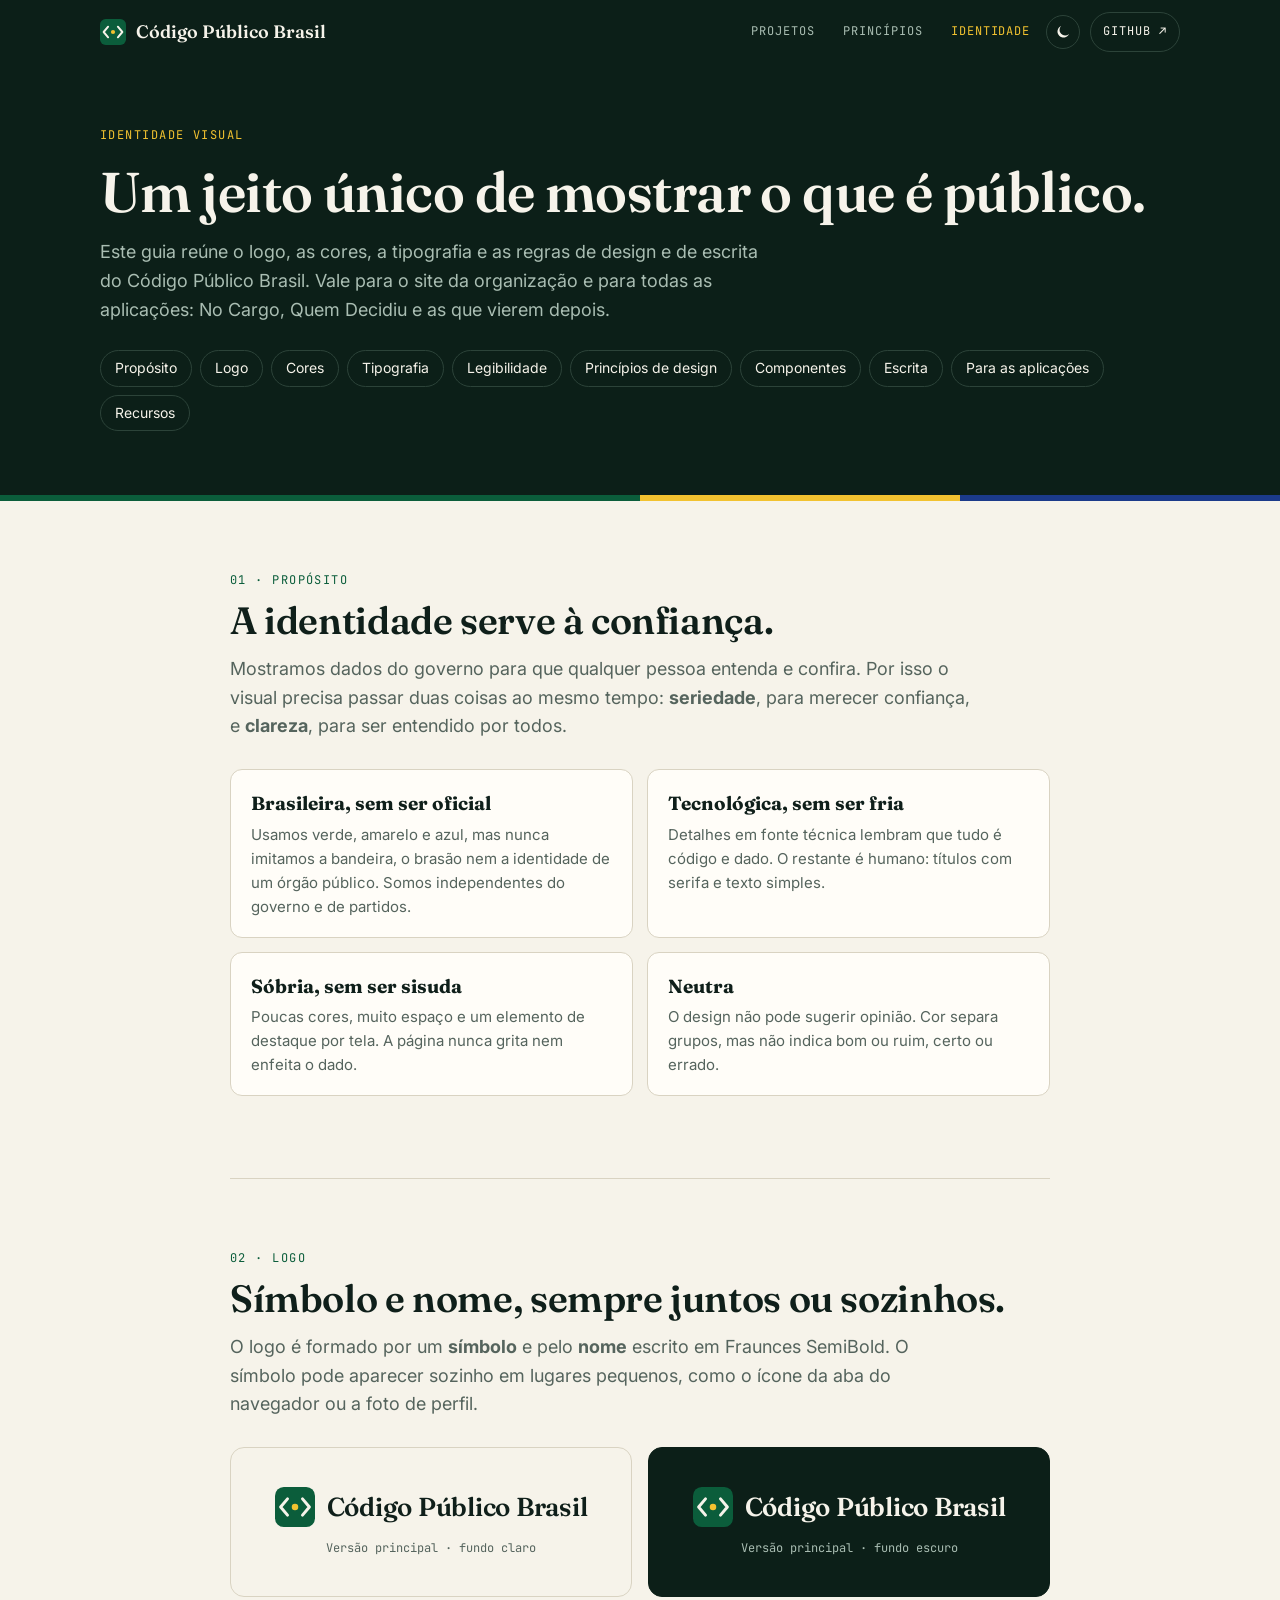
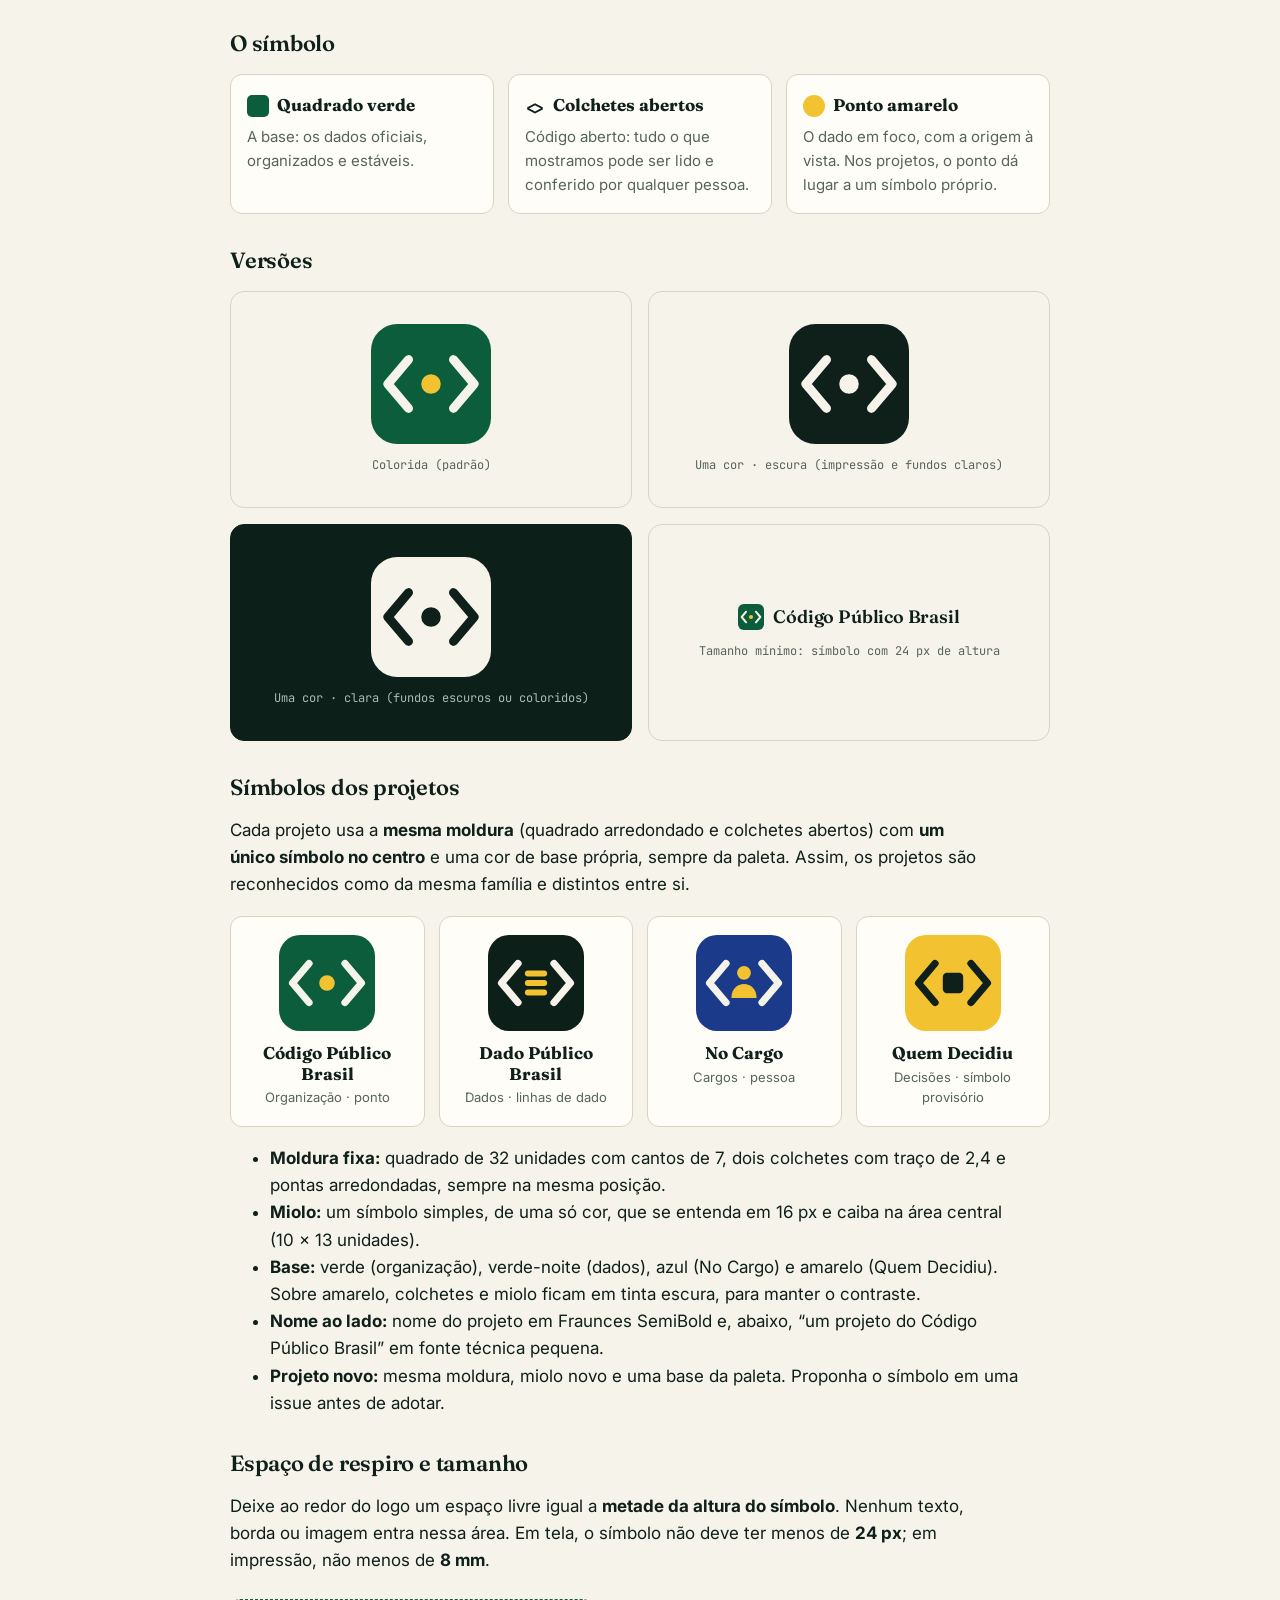
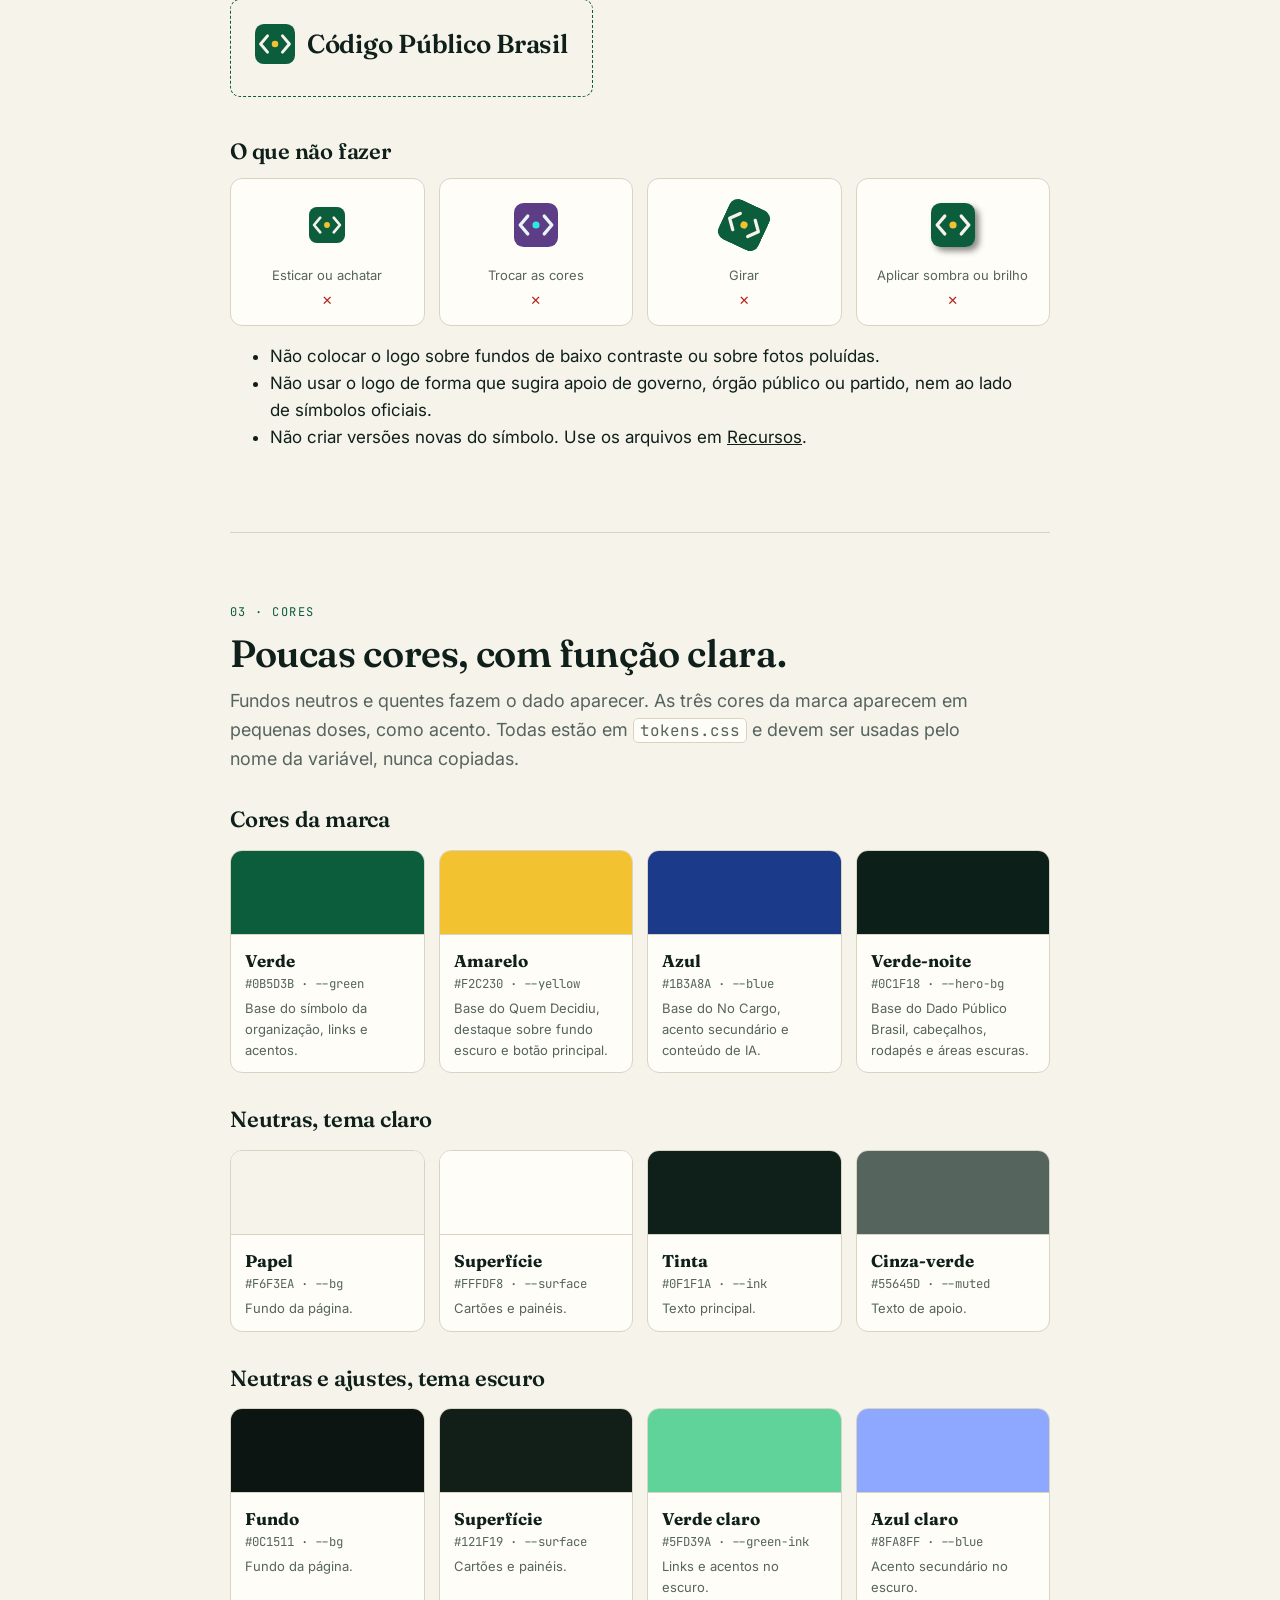
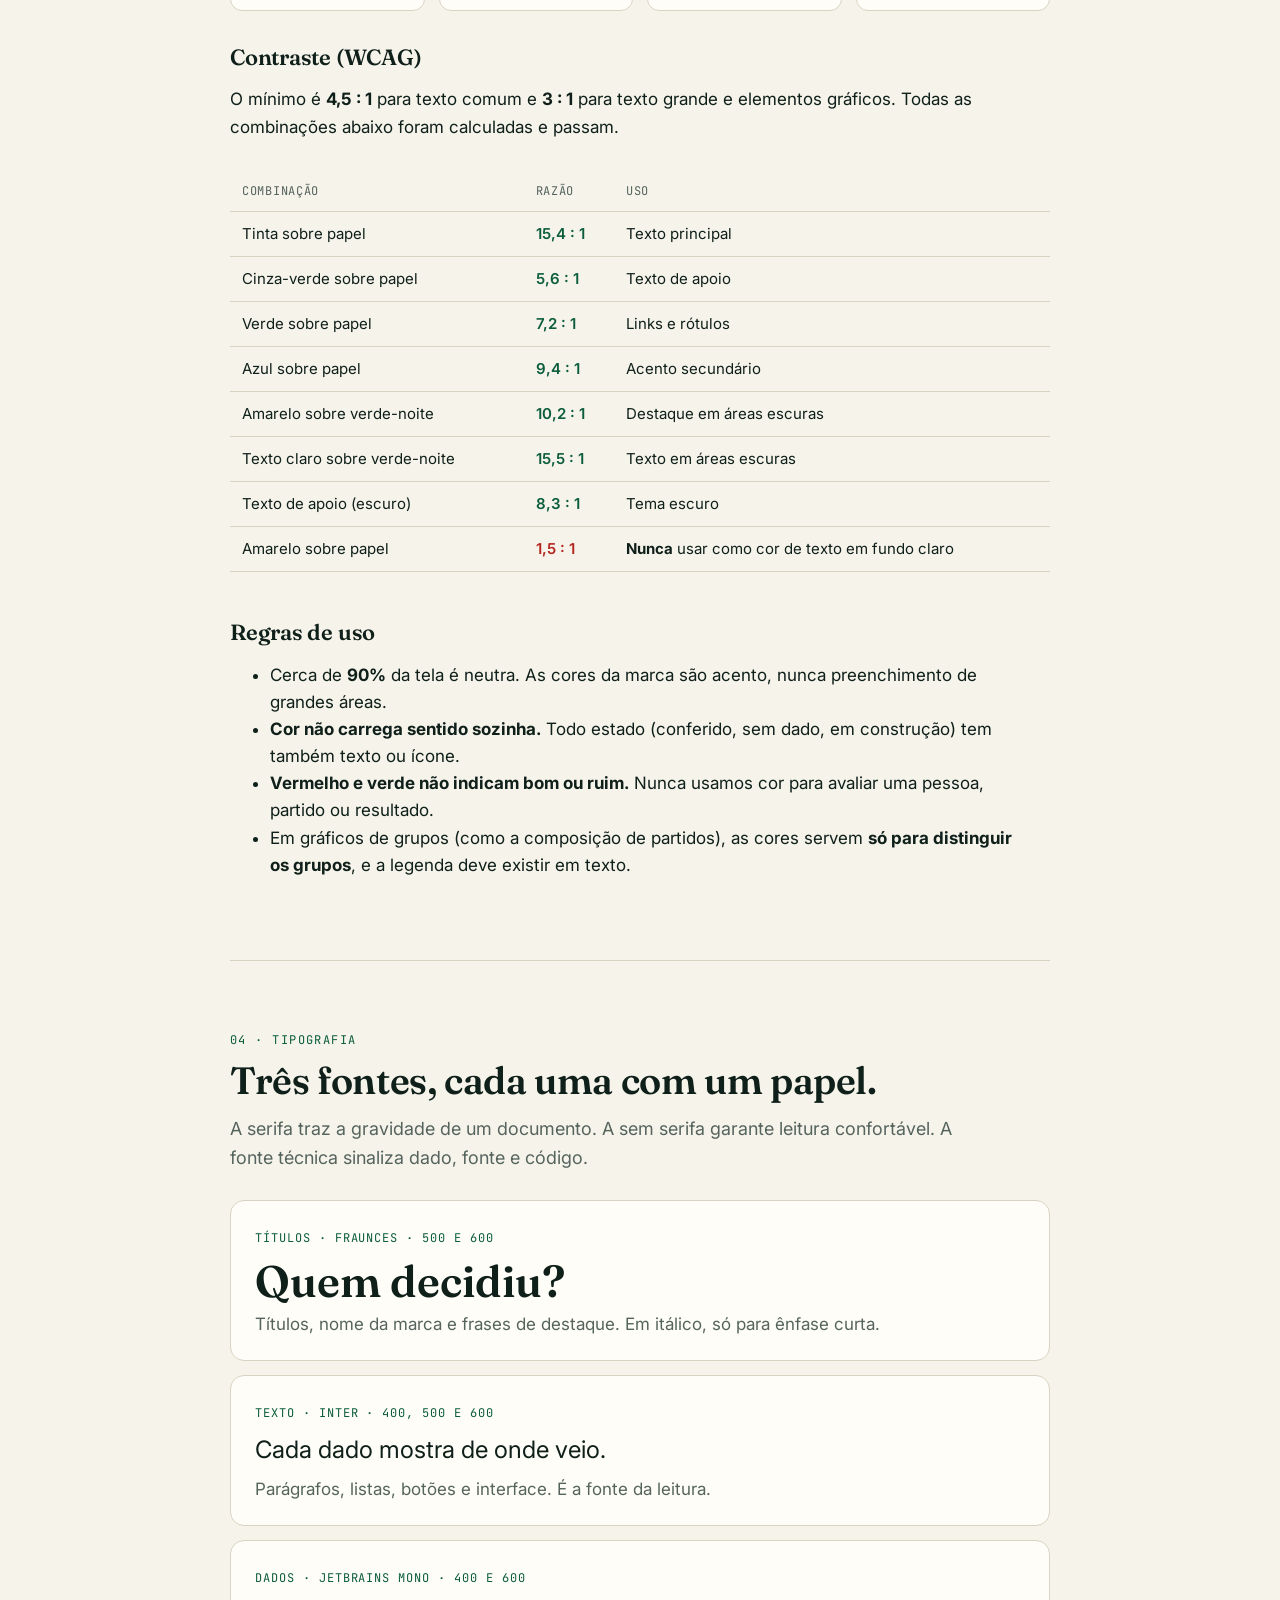
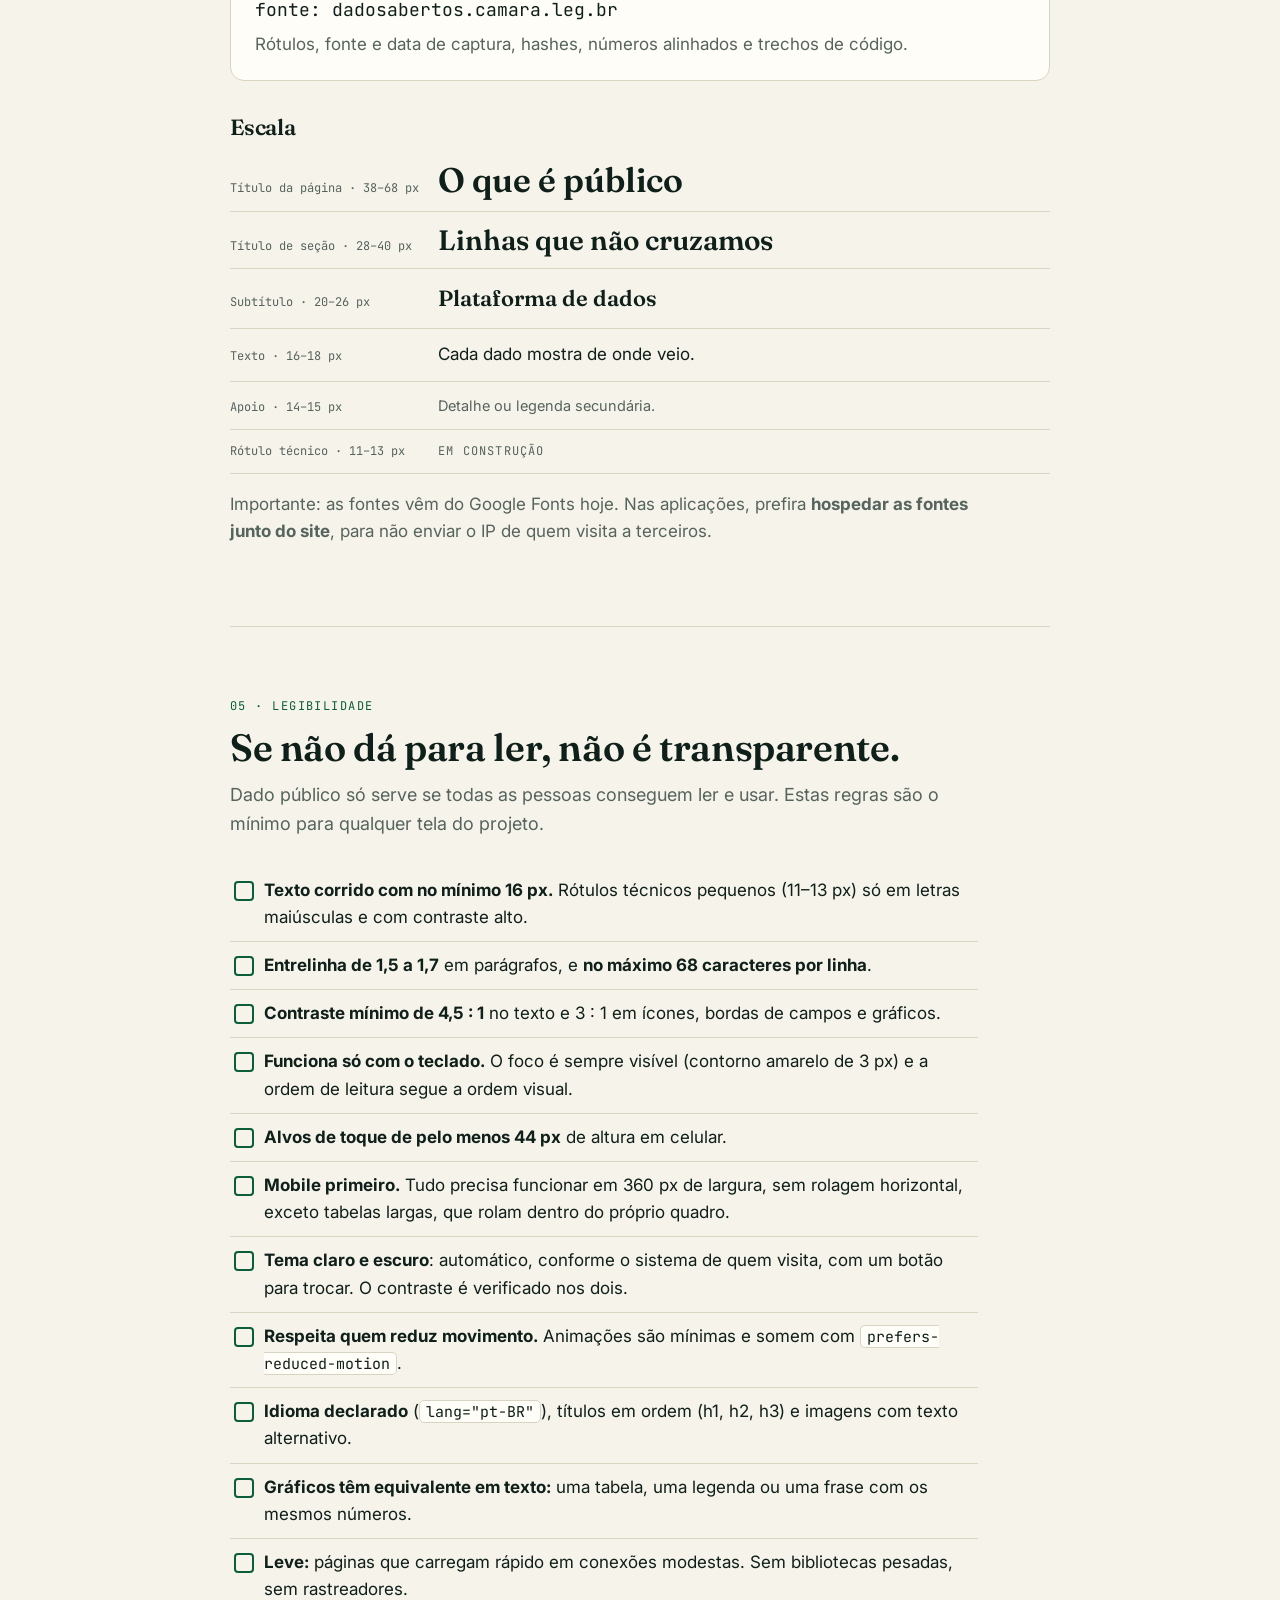
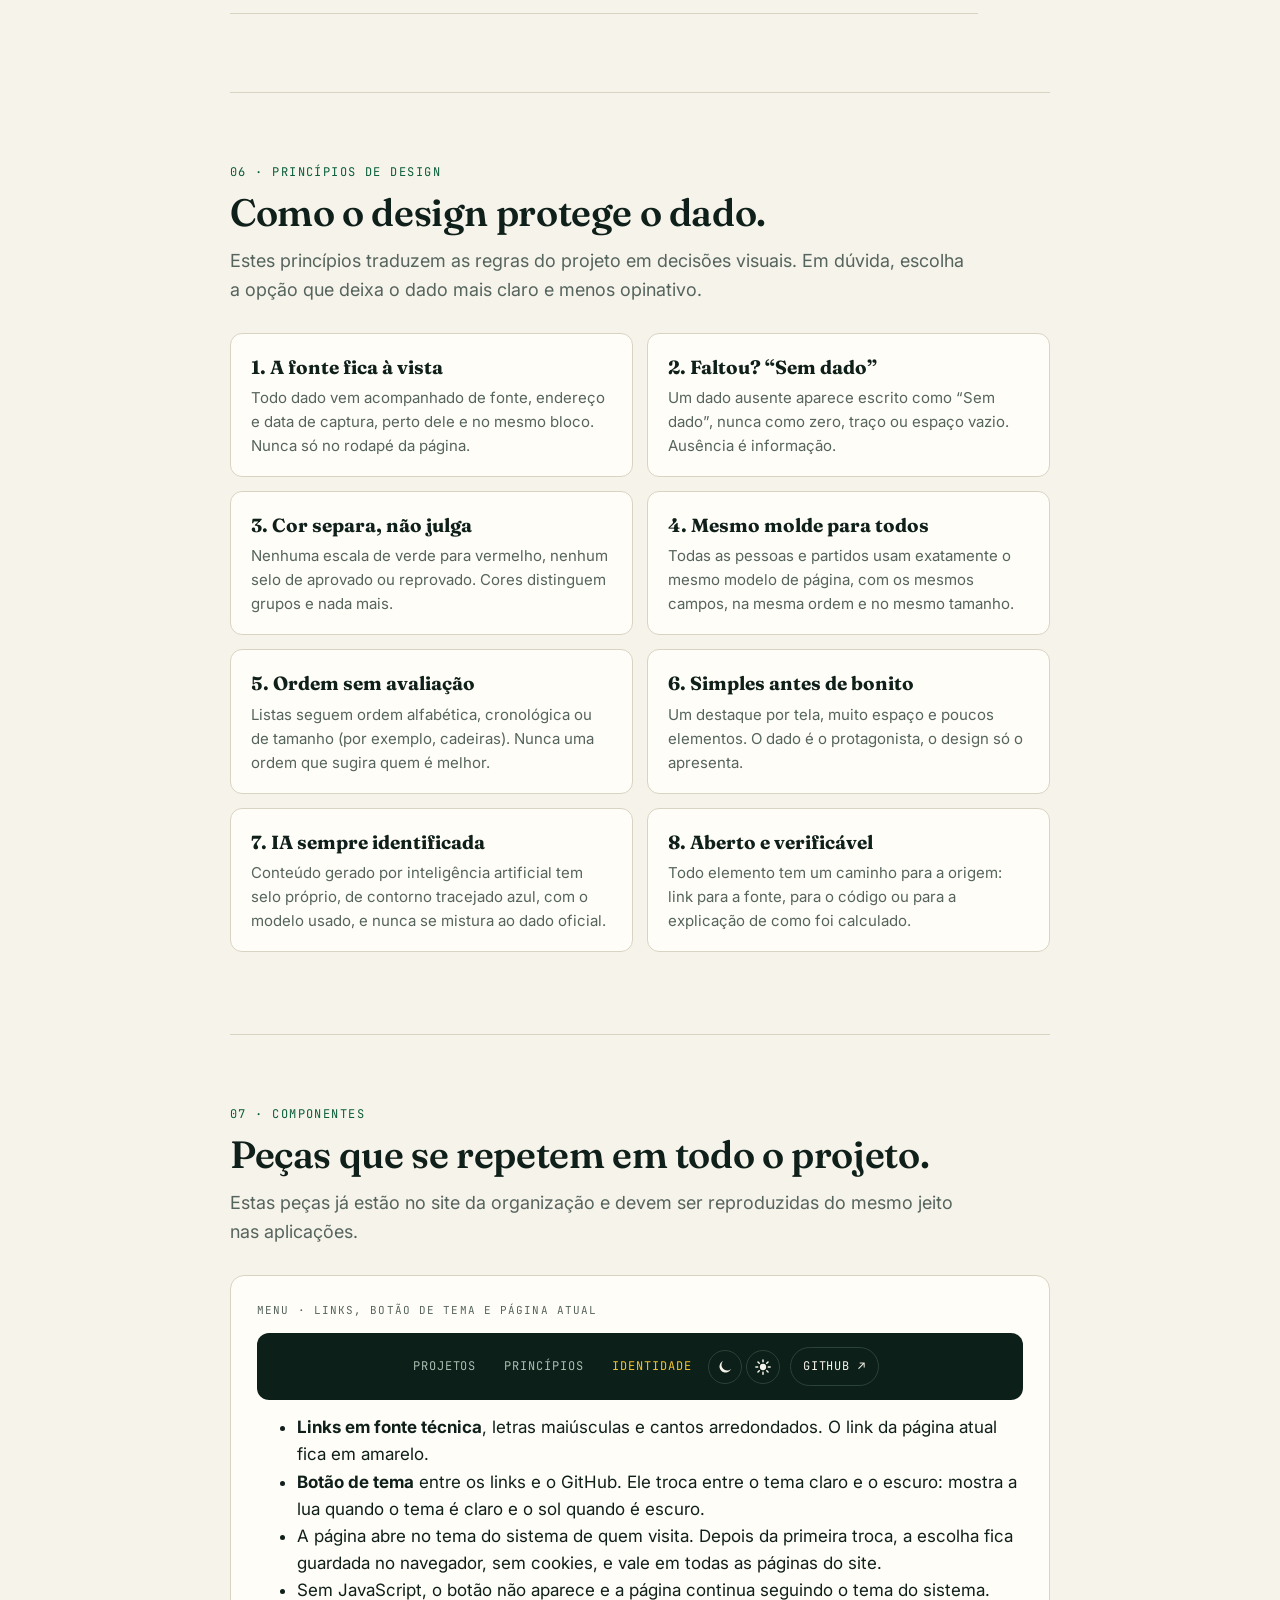
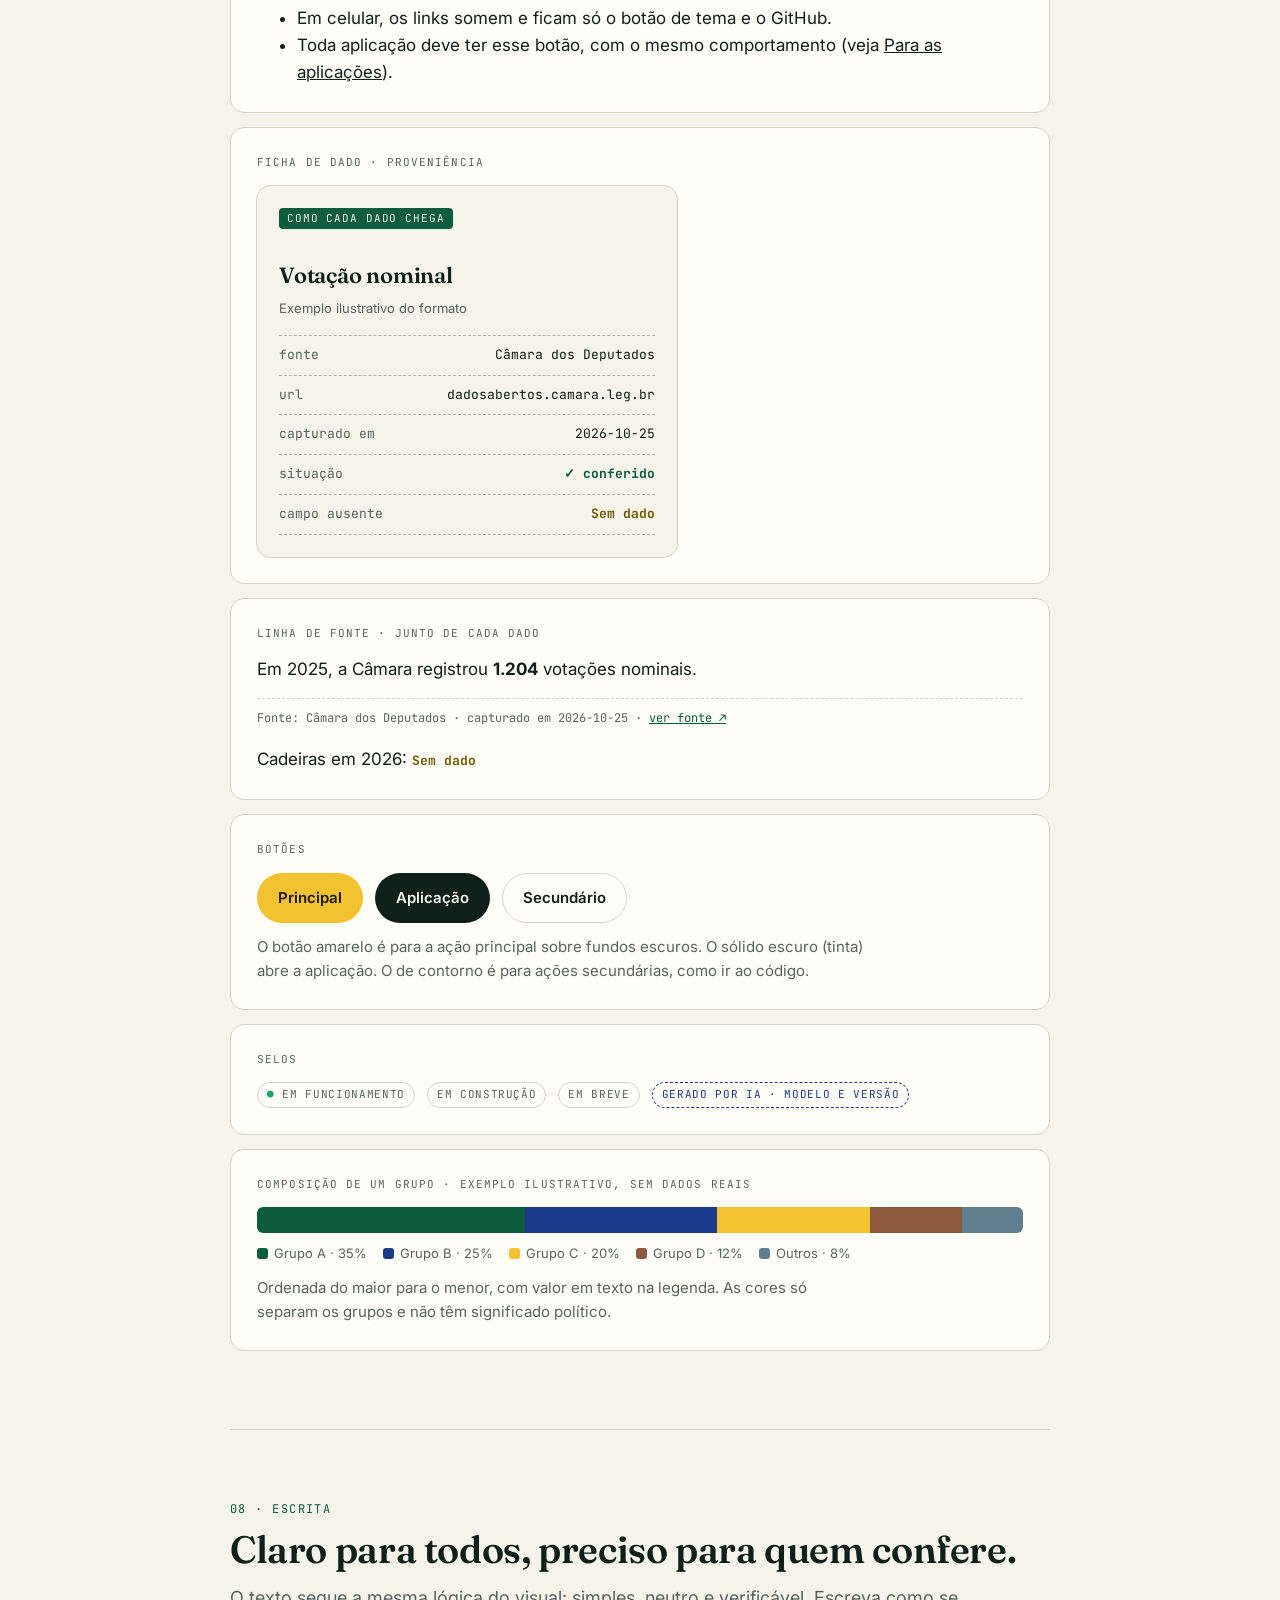
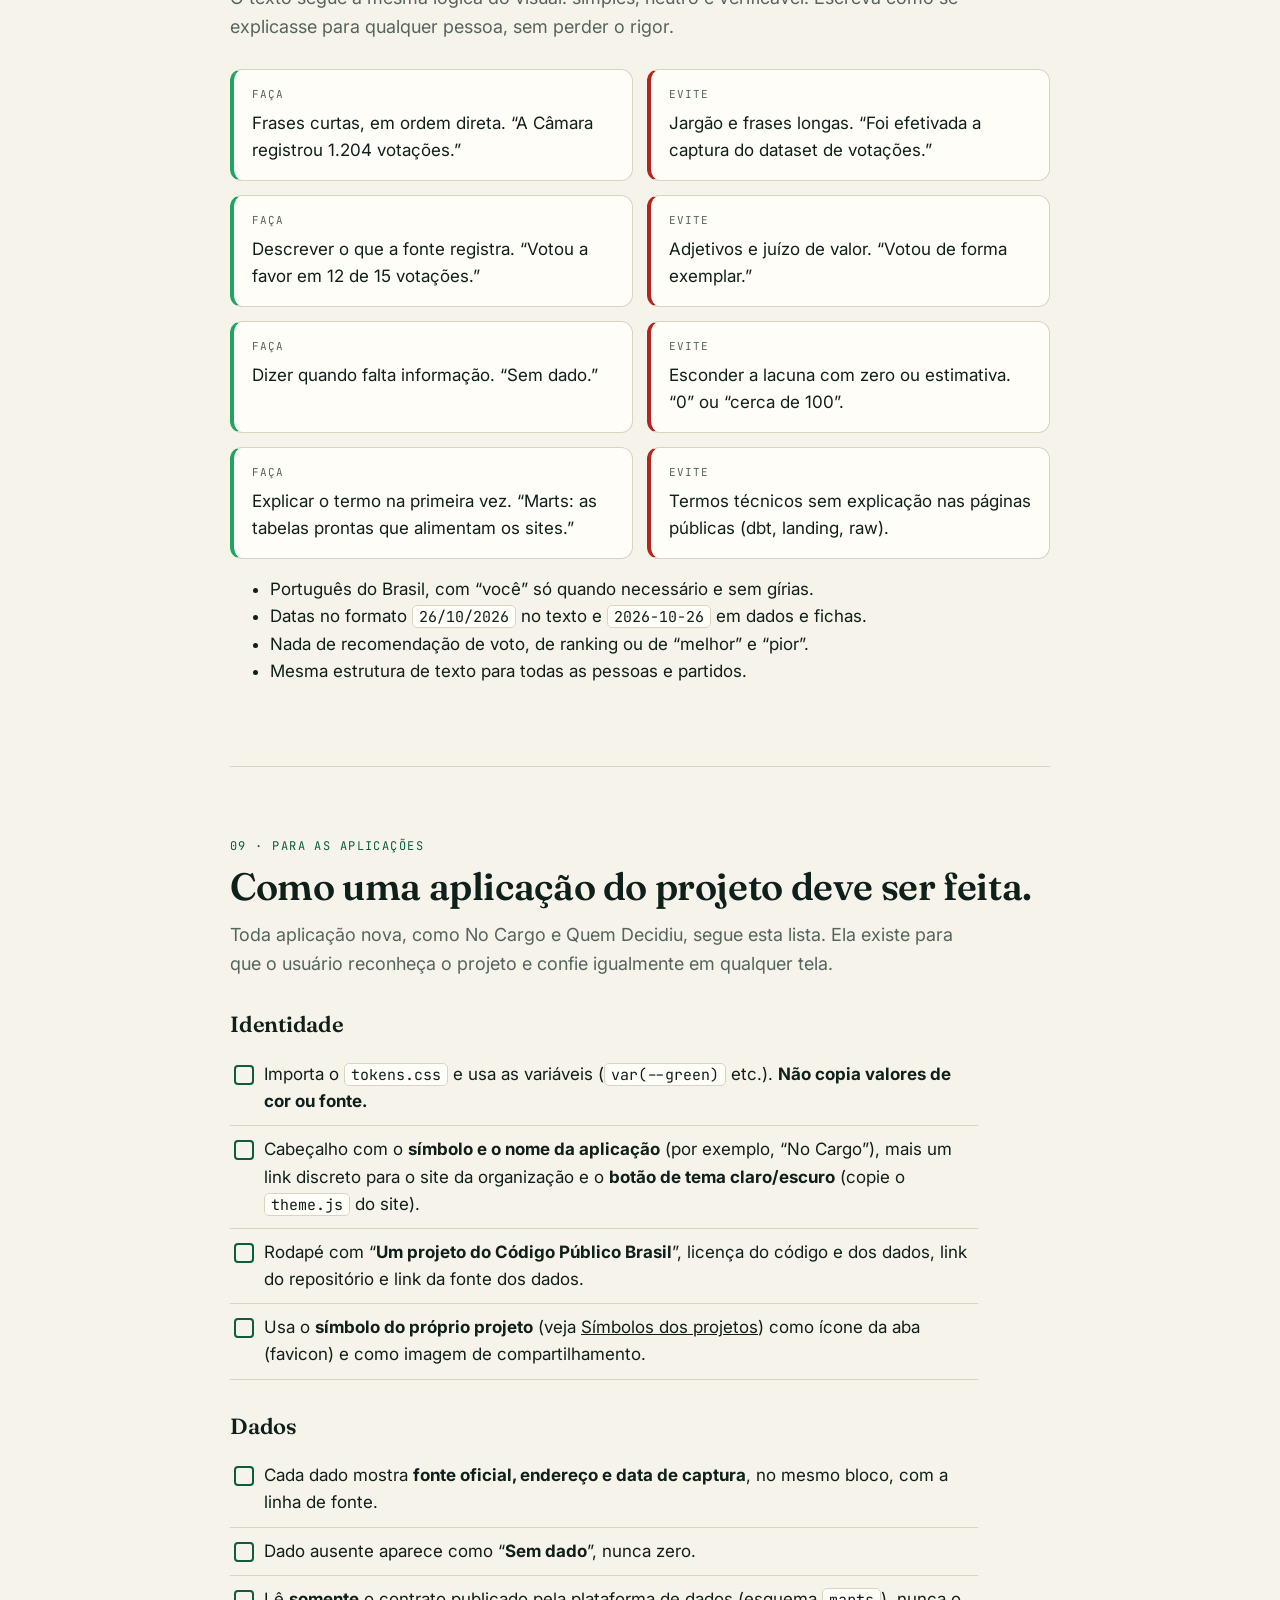
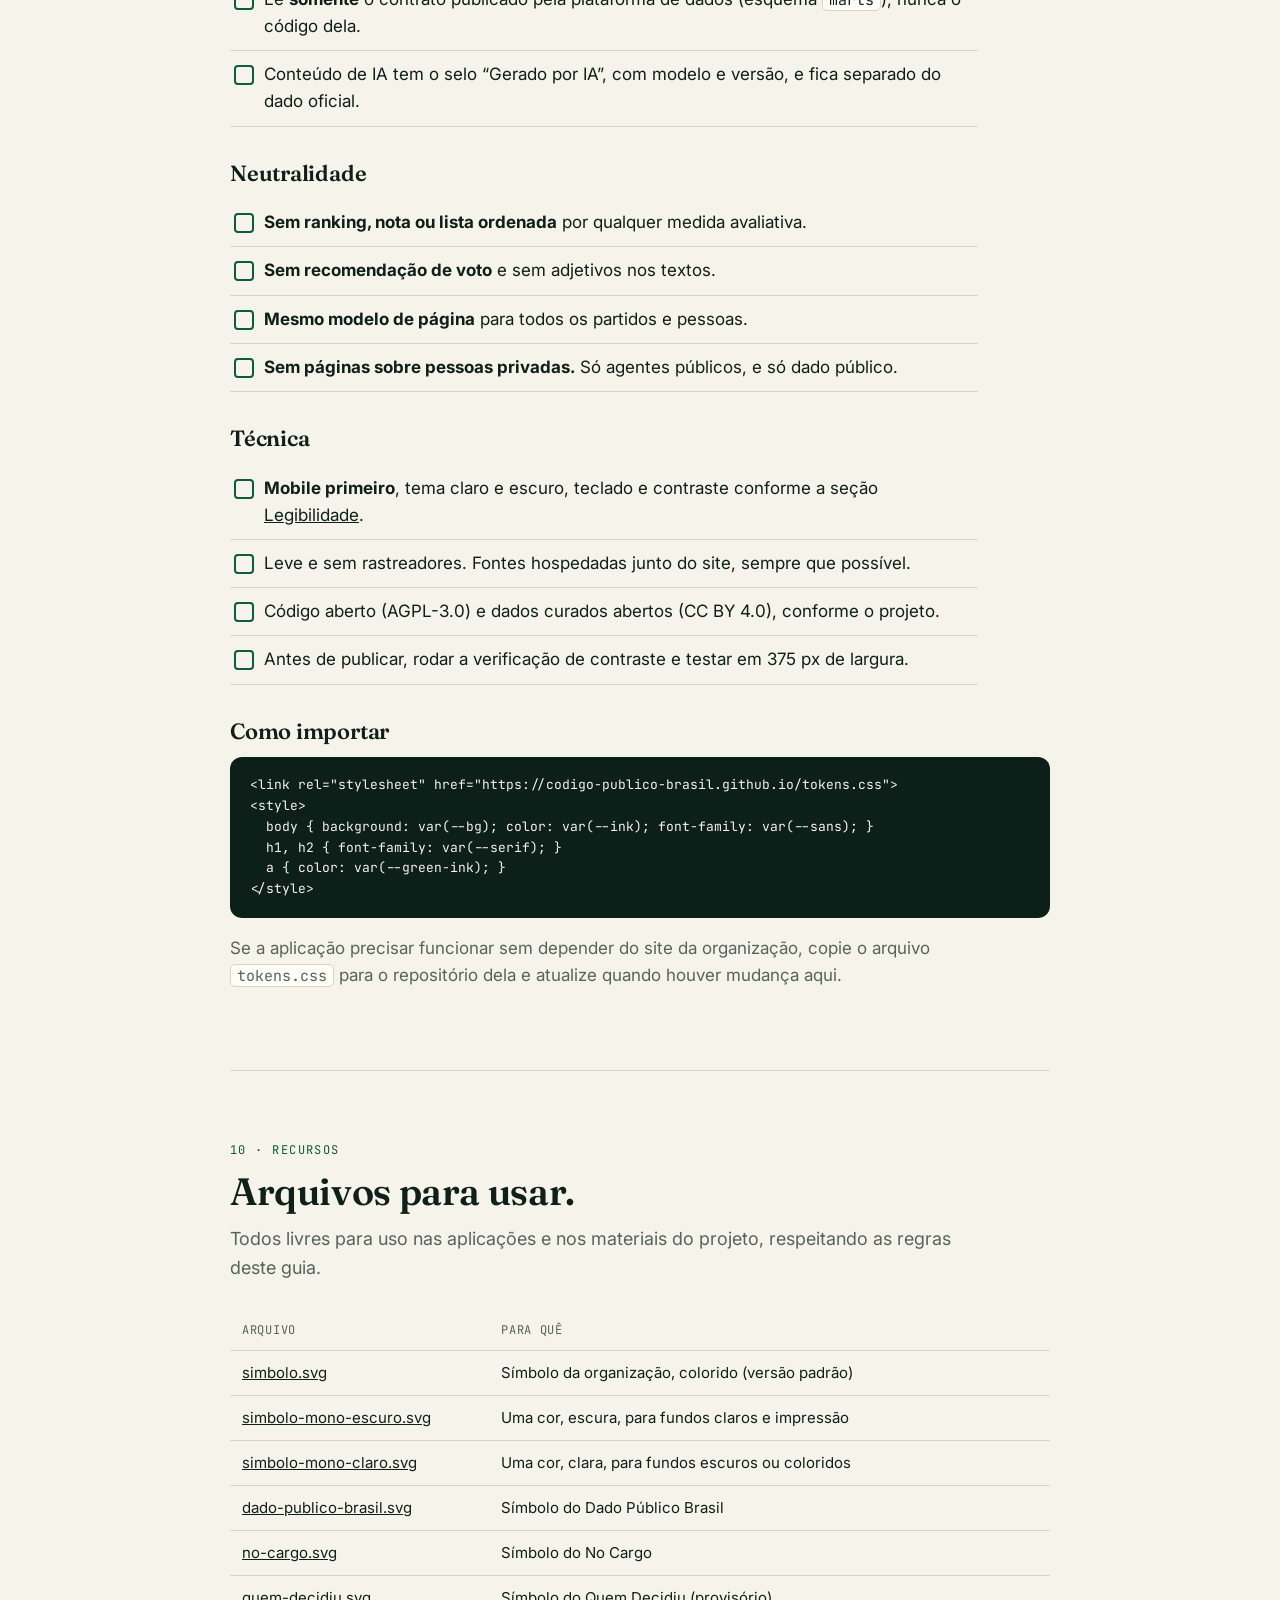
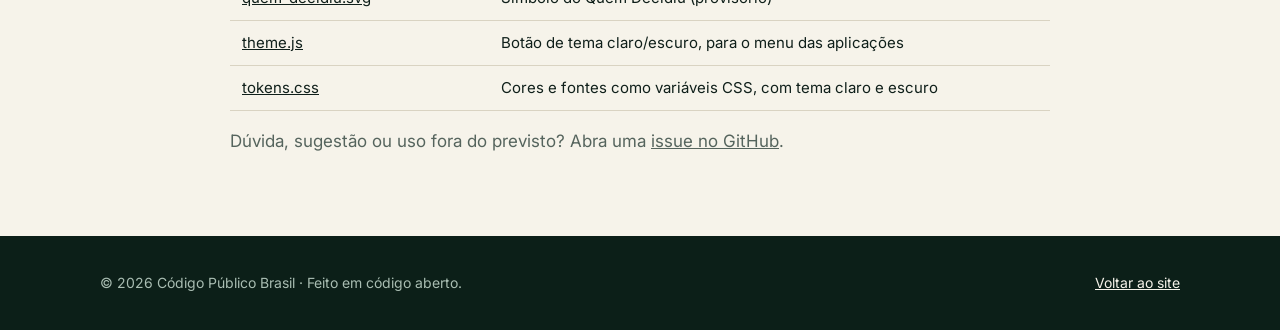
==== identidade/index.html @ 0542eb2f "Aplica a identidade visual ao menu e documenta o botão de tema Co-Authored-By: Claude Sonnet 5.5 <no" ====
<!doctype html>
<html lang="pt-BR">
<head>
  <meta charset="utf-8">
  <meta name="viewport" content="width=device-width, initial-scale=1">
  <title>Identidade visual · Código Público Brasil</title>
  <meta name="description" content="Logo, cores, tipografia, princípios de design e regras para as aplicações do Código Público Brasil.">
  <link rel="icon" href="logos/simbolo.svg" type="image/svg+xml">
  <link rel="preconnect" href="https://fonts.googleapis.com">
  <link rel="preconnect" href="https://fonts.gstatic.com" crossorigin>
  <link href="https://fonts.googleapis.com/css2?family=Fraunces:ital,opsz,wght@0,9..144,500;0,9..144,600;1,9..144,500&family=Inter:wght@400;500;600&family=JetBrains+Mono:wght@400;600&display=swap" rel="stylesheet">
  <link rel="stylesheet" href="../tokens.css">
  <link rel="stylesheet" href="../style.css">
  <link rel="stylesheet" href="identidade.css">
  <script src="../theme.js"></script>
</head>
<body>

<header class="top">
  <div class="wrap">
    <a class="brand" href="../">
      <img src="logos/simbolo.svg" alt="" width="26" height="26">
      Código Público Brasil
    </a>
    <nav class="nav" aria-label="Principal">
      <a href="../#projetos">Projetos</a>
      <a href="../#principios">Princípios</a>
      <a href="./" aria-current="page">Identidade</a>
      <a class="gh" href="https://github.com/codigo-publico-brasil">GitHub ↗</a>
    </nav>
  </div>
</header>

<div class="abertura">
  <div class="wrap">
    <span class="eyebrow">Identidade visual</span>
    <h1>Um jeito único de mostrar o que é público.</h1>
    <p>Este guia reúne o logo, as cores, a tipografia e as regras de design e de escrita do Código Público Brasil. Vale para o site da organização e para todas as aplicações: No Cargo, Quem Decidiu e as que vierem depois.</p>
    <nav class="indice" aria-label="Neste guia">
      <a href="#proposito">Propósito</a>
      <a href="#logo">Logo</a>
      <a href="#cores">Cores</a>
      <a href="#tipografia">Tipografia</a>
      <a href="#legibilidade">Legibilidade</a>
      <a href="#principios">Princípios de design</a>
      <a href="#componentes">Componentes</a>
      <a href="#escrita">Escrita</a>
      <a href="#apps">Para as aplicações</a>
      <a href="#recursos">Recursos</a>
    </nav>
  </div>
</div>
<div class="stripe"></div>

<main class="wrap narrow">

  <!-- PROPÓSITO -->
  <section class="bloco" id="proposito">
    <span class="eyebrow">01 · Propósito</span>
    <h2>A identidade serve à confiança.</h2>
    <p class="intro">Mostramos dados do governo para que qualquer pessoa entenda e confira. Por isso o visual precisa passar duas coisas ao mesmo tempo: <b>seriedade</b>, para merecer confiança, e <b>clareza</b>, para ser entendido por todos.</p>
    <div class="regras">
      <div class="regra"><b>Brasileira, sem ser oficial</b><p>Usamos verde, amarelo e azul, mas nunca imitamos a bandeira, o brasão nem a identidade de um órgão público. Somos independentes do governo e de partidos.</p></div>
      <div class="regra"><b>Tecnológica, sem ser fria</b><p>Detalhes em fonte técnica lembram que tudo é código e dado. O restante é humano: títulos com serifa e texto simples.</p></div>
      <div class="regra"><b>Sóbria, sem ser sisuda</b><p>Poucas cores, muito espaço e um elemento de destaque por tela. A página nunca grita nem enfeita o dado.</p></div>
      <div class="regra"><b>Neutra</b><p>O design não pode sugerir opinião. Cor separa grupos, mas não indica bom ou ruim, certo ou errado.</p></div>
    </div>
  </section>

  <!-- LOGO -->
  <section class="bloco" id="logo">
    <span class="eyebrow">02 · Logo</span>
    <h2>Símbolo e nome, sempre juntos ou sozinhos.</h2>
    <p class="intro">O logo é formado por um <b>símbolo</b> e pelo <b>nome</b> escrito em Fraunces SemiBold. O símbolo pode aparecer sozinho em lugares pequenos, como o ícone da aba do navegador ou a foto de perfil.</p>

    <div class="palco">
      <div class="claro">
        <span class="lockup"><img src="logos/simbolo.svg" alt="">Código Público Brasil</span>
        <small>Versão principal · fundo claro</small>
      </div>
      <div class="escuro">
        <span class="lockup"><img src="logos/simbolo.svg" alt="">Código Público Brasil</span>
        <small>Versão principal · fundo escuro</small>
      </div>
    </div>

    <h3>O símbolo</h3>
    <div class="partes">
      <div><i style="background:#0b5d3b"></i><b>Quadrado verde</b><p>A base: os dados oficiais, organizados e estáveis.</p></div>
      <div><i style="background:none;width:auto;font-style:normal;font-family:var(--mono);font-weight:700">&lt;&gt;</i><b>Colchetes abertos</b><p>Código aberto: tudo o que mostramos pode ser lido e conferido por qualquer pessoa.</p></div>
      <div><i style="background:#f2c230;border-radius:50%"></i><b>Ponto amarelo</b><p>O dado em foco, com a origem à vista. Nos projetos, o ponto dá lugar a um símbolo próprio.</p></div>
    </div>

    <h3>Versões</h3>
    <div class="palco">
      <div class="simbolo-grande"><img src="logos/simbolo.svg" alt="Símbolo colorido"><small>Colorida (padrão)</small></div>
      <div class="claro simbolo-grande"><img src="logos/simbolo-mono-escuro.svg" alt="Símbolo em um tom escuro"><small>Uma cor · escura (impressão e fundos claros)</small></div>
      <div class="escuro simbolo-grande"><img src="logos/simbolo-mono-claro.svg" alt="Símbolo em um tom claro"><small>Uma cor · clara (fundos escuros ou coloridos)</small></div>
      <div>
        <span class="lockup pequeno"><img src="logos/simbolo.svg" alt="">Código Público Brasil</span>
        <small>Tamanho mínimo: símbolo com 24 px de altura</small>
      </div>
    </div>

    <h3>Símbolos dos projetos</h3>
    <p>Cada projeto usa a <b>mesma moldura</b> (quadrado arredondado e colchetes abertos) com <b>um único símbolo no centro</b> e uma cor de base própria, sempre da paleta. Assim, os projetos são reconhecidos como da mesma família e distintos entre si.</p>
    <div class="familia">
      <figure><img src="logos/simbolo.svg" alt="" width="96" height="96"><b>Código Público Brasil</b><span>Organização · ponto</span></figure>
      <figure><img src="logos/dado-publico-brasil.svg" alt="" width="96" height="96"><b>Dado Público Brasil</b><span>Dados · linhas de dado</span></figure>
      <figure><img src="logos/no-cargo.svg" alt="" width="96" height="96"><b>No Cargo</b><span>Cargos · pessoa</span></figure>
      <figure><img src="logos/quem-decidiu.svg" alt="" width="96" height="96"><b>Quem Decidiu</b><span>Decisões · símbolo provisório</span></figure>
    </div>
    <ul>
      <li><b>Moldura fixa:</b> quadrado de 32 unidades com cantos de 7, dois colchetes com traço de 2,4 e pontas arredondadas, sempre na mesma posição.</li>
      <li><b>Miolo:</b> um símbolo simples, de uma só cor, que se entenda em 16 px e caiba na área central (10 × 13 unidades).</li>
      <li><b>Base:</b> verde (organização), verde-noite (dados), azul (No Cargo) e amarelo (Quem Decidiu). Sobre amarelo, colchetes e miolo ficam em tinta escura, para manter o contraste.</li>
      <li><b>Nome ao lado:</b> nome do projeto em Fraunces SemiBold e, abaixo, “um projeto do Código Público Brasil” em fonte técnica pequena.</li>
      <li><b>Projeto novo:</b> mesma moldura, miolo novo e uma base da paleta. Proponha o símbolo em uma issue antes de adotar.</li>
    </ul>

    <h3>Espaço de respiro e tamanho</h3>
    <p>Deixe ao redor do logo um espaço livre igual a <b>metade da altura do símbolo</b>. Nenhum texto, borda ou imagem entra nessa área. Em tela, o símbolo não deve ter menos de <b>24 px</b>; em impressão, não menos de <b>8 mm</b>.</p>
    <div class="zona"><span class="lockup"><img src="logos/simbolo.svg" alt="">Código Público Brasil</span></div>

    <h3>O que não fazer</h3>
    <div class="nao-faca">
      <figure><div class="amostra"><img src="logos/simbolo.svg" alt="" style="width:70px;height:36px"></div>Esticar ou achatar</figure>
      <figure><div class="amostra"><img src="logos/simbolo.svg" alt="" style="filter:hue-rotate(120deg)"></div>Trocar as cores</figure>
      <figure><div class="amostra"><img src="logos/simbolo.svg" alt="" style="transform:rotate(25deg)"></div>Girar</figure>
      <figure><div class="amostra"><img src="logos/simbolo.svg" alt="" style="filter:drop-shadow(4px 4px 3px #0007)"></div>Aplicar sombra ou brilho</figure>
    </div>
    <ul>
      <li>Não colocar o logo sobre fundos de baixo contraste ou sobre fotos poluídas.</li>
      <li>Não usar o logo de forma que sugira apoio de governo, órgão público ou partido, nem ao lado de símbolos oficiais.</li>
      <li>Não criar versões novas do símbolo. Use os arquivos em <a href="#recursos">Recursos</a>.</li>
    </ul>
  </section>

  <!-- CORES -->
  <section class="bloco" id="cores">
    <span class="eyebrow">03 · Cores</span>
    <h2>Poucas cores, com função clara.</h2>
    <p class="intro">Fundos neutros e quentes fazem o dado aparecer. As três cores da marca aparecem em pequenas doses, como acento. Todas estão em <code>tokens.css</code> e devem ser usadas pelo nome da variável, nunca copiadas.</p>

    <h3>Cores da marca</h3>
    <div class="cores">
      <div class="cor"><div class="chip" style="background:#0b5d3b"></div><div class="info"><b>Verde</b><span class="mono">#0B5D3B · --green</span><span class="uso">Base do símbolo da organização, links e acentos.</span></div></div>
      <div class="cor"><div class="chip" style="background:#f2c230"></div><div class="info"><b>Amarelo</b><span class="mono">#F2C230 · --yellow</span><span class="uso">Base do Quem Decidiu, destaque sobre fundo escuro e botão principal.</span></div></div>
      <div class="cor"><div class="chip" style="background:#1b3a8a"></div><div class="info"><b>Azul</b><span class="mono">#1B3A8A · --blue</span><span class="uso">Base do No Cargo, acento secundário e conteúdo de IA.</span></div></div>
      <div class="cor"><div class="chip" style="background:#0c1f18"></div><div class="info"><b>Verde-noite</b><span class="mono">#0C1F18 · --hero-bg</span><span class="uso">Base do Dado Público Brasil, cabeçalhos, rodapés e áreas escuras.</span></div></div>
    </div>

    <h3>Neutras, tema claro</h3>
    <div class="cores">
      <div class="cor"><div class="chip" style="background:#f6f3ea"></div><div class="info"><b>Papel</b><span class="mono">#F6F3EA · --bg</span><span class="uso">Fundo da página.</span></div></div>
      <div class="cor"><div class="chip" style="background:#fffdf8"></div><div class="info"><b>Superfície</b><span class="mono">#FFFDF8 · --surface</span><span class="uso">Cartões e painéis.</span></div></div>
      <div class="cor"><div class="chip" style="background:#0f1f1a"></div><div class="info"><b>Tinta</b><span class="mono">#0F1F1A · --ink</span><span class="uso">Texto principal.</span></div></div>
      <div class="cor"><div class="chip" style="background:#55645d"></div><div class="info"><b>Cinza-verde</b><span class="mono">#55645D · --muted</span><span class="uso">Texto de apoio.</span></div></div>
    </div>

    <h3>Neutras e ajustes, tema escuro</h3>
    <div class="cores">
      <div class="cor"><div class="chip" style="background:#0c1511"></div><div class="info"><b>Fundo</b><span class="mono">#0C1511 · --bg</span><span class="uso">Fundo da página.</span></div></div>
      <div class="cor"><div class="chip" style="background:#121f19"></div><div class="info"><b>Superfície</b><span class="mono">#121F19 · --surface</span><span class="uso">Cartões e painéis.</span></div></div>
      <div class="cor"><div class="chip" style="background:#5fd39a"></div><div class="info"><b>Verde claro</b><span class="mono">#5FD39A · --green-ink</span><span class="uso">Links e acentos no escuro.</span></div></div>
      <div class="cor"><div class="chip" style="background:#8fa8ff"></div><div class="info"><b>Azul claro</b><span class="mono">#8FA8FF · --blue</span><span class="uso">Acento secundário no escuro.</span></div></div>
    </div>

    <h3>Contraste (WCAG)</h3>
    <p>O mínimo é <b>4,5 : 1</b> para texto comum e <b>3 : 1</b> para texto grande e elementos gráficos. Todas as combinações abaixo foram calculadas e passam.</p>
    <div class="tabela-rolavel">
      <table>
        <thead><tr><th>Combinação</th><th>Razão</th><th>Uso</th></tr></thead>
        <tbody>
          <tr><td>Tinta sobre papel</td><td class="ok">15,4 : 1</td><td>Texto principal</td></tr>
          <tr><td>Cinza-verde sobre papel</td><td class="ok">5,6 : 1</td><td>Texto de apoio</td></tr>
          <tr><td>Verde sobre papel</td><td class="ok">7,2 : 1</td><td>Links e rótulos</td></tr>
          <tr><td>Azul sobre papel</td><td class="ok">9,4 : 1</td><td>Acento secundário</td></tr>
          <tr><td>Amarelo sobre verde-noite</td><td class="ok">10,2 : 1</td><td>Destaque em áreas escuras</td></tr>
          <tr><td>Texto claro sobre verde-noite</td><td class="ok">15,5 : 1</td><td>Texto em áreas escuras</td></tr>
          <tr><td>Texto de apoio (escuro)</td><td class="ok">8,3 : 1</td><td>Tema escuro</td></tr>
          <tr><td>Amarelo sobre papel</td><td class="no">1,5 : 1</td><td><b>Nunca</b> usar como cor de texto em fundo claro</td></tr>
        </tbody>
      </table>
    </div>

    <h3>Regras de uso</h3>
    <ul>
      <li>Cerca de <b>90%</b> da tela é neutra. As cores da marca são acento, nunca preenchimento de grandes áreas.</li>
      <li><b>Cor não carrega sentido sozinha.</b> Todo estado (conferido, sem dado, em construção) tem também texto ou ícone.</li>
      <li><b>Vermelho e verde não indicam bom ou ruim.</b> Nunca usamos cor para avaliar uma pessoa, partido ou resultado.</li>
      <li>Em gráficos de grupos (como a composição de partidos), as cores servem <b>só para distinguir os grupos</b>, e a legenda deve existir em texto.</li>
    </ul>
  </section>

  <!-- TIPOGRAFIA -->
  <section class="bloco" id="tipografia">
    <span class="eyebrow">04 · Tipografia</span>
    <h2>Três fontes, cada uma com um papel.</h2>
    <p class="intro">A serifa traz a gravidade de um documento. A sem serifa garante leitura confortável. A fonte técnica sinaliza dado, fonte e código.</p>

    <div class="fonte">
      <span class="nome">Títulos · Fraunces · 500 e 600</span>
      <div class="amostra-serif">Quem decidiu?</div>
      <div class="muted">Títulos, nome da marca e frases de destaque. Em itálico, só para ênfase curta.</div>
    </div>
    <div class="fonte">
      <span class="nome">Texto · Inter · 400, 500 e 600</span>
      <div class="amostra-sans">Cada dado mostra de onde veio.</div>
      <div class="muted">Parágrafos, listas, botões e interface. É a fonte da leitura.</div>
    </div>
    <div class="fonte">
      <span class="nome">Dados · JetBrains Mono · 400 e 600</span>
      <div class="amostra-mono">fonte: dadosabertos.camara.leg.br</div>
      <div class="muted">Rótulos, fonte e data de captura, hashes, números alinhados e trechos de código.</div>
    </div>

    <h3>Escala</h3>
    <div class="escala">
      <div><span class="rot">Título da página · 38–68 px</span><span style="font-family:var(--serif);font-weight:600;font-size:34px;line-height:1.1">O que é público</span></div>
      <div><span class="rot">Título de seção · 28–40 px</span><span style="font-family:var(--serif);font-weight:600;font-size:28px;line-height:1.15">Linhas que não cruzamos</span></div>
      <div><span class="rot">Subtítulo · 20–26 px</span><span style="font-family:var(--serif);font-weight:600;font-size:22px">Plataforma de dados</span></div>
      <div><span class="rot">Texto · 16–18 px</span><span style="font-size:17px">Cada dado mostra de onde veio.</span></div>
      <div><span class="rot">Apoio · 14–15 px</span><span style="font-size:14.5px" class="muted">Detalhe ou legenda secundária.</span></div>
      <div><span class="rot">Rótulo técnico · 11–13 px</span><span class="mono muted" style="font-size:12px;letter-spacing:.1em;text-transform:uppercase">Em construção</span></div>
    </div>
    <p class="muted">Importante: as fontes vêm do Google Fonts hoje. Nas aplicações, prefira <b>hospedar as fontes junto do site</b>, para não enviar o IP de quem visita a terceiros.</p>
  </section>

  <!-- LEGIBILIDADE -->
  <section class="bloco" id="legibilidade">
    <span class="eyebrow">05 · Legibilidade</span>
    <h2>Se não dá para ler, não é transparente.</h2>
    <p class="intro">Dado público só serve se todas as pessoas conseguem ler e usar. Estas regras são o mínimo para qualquer tela do projeto.</p>
    <ul class="checklist">
      <li><b>Texto corrido com no mínimo 16 px.</b> Rótulos técnicos pequenos (11–13 px) só em letras maiúsculas e com contraste alto.</li>
      <li><b>Entrelinha de 1,5 a 1,7</b> em parágrafos, e <b>no máximo 68 caracteres por linha</b>.</li>
      <li><b>Contraste mínimo de 4,5 : 1</b> no texto e 3 : 1 em ícones, bordas de campos e gráficos.</li>
      <li><b>Funciona só com o teclado.</b> O foco é sempre visível (contorno amarelo de 3 px) e a ordem de leitura segue a ordem visual.</li>
      <li><b>Alvos de toque de pelo menos 44 px</b> de altura em celular.</li>
      <li><b>Mobile primeiro.</b> Tudo precisa funcionar em 360 px de largura, sem rolagem horizontal, exceto tabelas largas, que rolam dentro do próprio quadro.</li>
      <li><b>Tema claro e escuro</b>: automático, conforme o sistema de quem visita, com um botão para trocar. O contraste é verificado nos dois.</li>
      <li><b>Respeita quem reduz movimento.</b> Animações são mínimas e somem com <code>prefers-reduced-motion</code>.</li>
      <li><b>Idioma declarado</b> (<code>lang="pt-BR"</code>), títulos em ordem (h1, h2, h3) e imagens com texto alternativo.</li>
      <li><b>Gráficos têm equivalente em texto:</b> uma tabela, uma legenda ou uma frase com os mesmos números.</li>
      <li><b>Leve:</b> páginas que carregam rápido em conexões modestas. Sem bibliotecas pesadas, sem rastreadores.</li>
    </ul>
  </section>

  <!-- PRINCÍPIOS DE DESIGN -->
  <section class="bloco" id="principios">
    <span class="eyebrow">06 · Princípios de design</span>
    <h2>Como o design protege o dado.</h2>
    <p class="intro">Estes princípios traduzem as regras do projeto em decisões visuais. Em dúvida, escolha a opção que deixa o dado mais claro e menos opinativo.</p>
    <div class="regras">
      <div class="regra"><b>1. A fonte fica à vista</b><p>Todo dado vem acompanhado de fonte, endereço e data de captura, perto dele e no mesmo bloco. Nunca só no rodapé da página.</p></div>
      <div class="regra"><b>2. Faltou? “Sem dado”</b><p>Um dado ausente aparece escrito como “Sem dado”, nunca como zero, traço ou espaço vazio. Ausência é informação.</p></div>
      <div class="regra"><b>3. Cor separa, não julga</b><p>Nenhuma escala de verde para vermelho, nenhum selo de aprovado ou reprovado. Cores distinguem grupos e nada mais.</p></div>
      <div class="regra"><b>4. Mesmo molde para todos</b><p>Todas as pessoas e partidos usam exatamente o mesmo modelo de página, com os mesmos campos, na mesma ordem e no mesmo tamanho.</p></div>
      <div class="regra"><b>5. Ordem sem avaliação</b><p>Listas seguem ordem alfabética, cronológica ou de tamanho (por exemplo, cadeiras). Nunca uma ordem que sugira quem é melhor.</p></div>
      <div class="regra"><b>6. Simples antes de bonito</b><p>Um destaque por tela, muito espaço e poucos elementos. O dado é o protagonista, o design só o apresenta.</p></div>
      <div class="regra"><b>7. IA sempre identificada</b><p>Conteúdo gerado por inteligência artificial tem selo próprio, de contorno tracejado azul, com o modelo usado, e nunca se mistura ao dado oficial.</p></div>
      <div class="regra"><b>8. Aberto e verificável</b><p>Todo elemento tem um caminho para a origem: link para a fonte, para o código ou para a explicação de como foi calculado.</p></div>
    </div>
  </section>

  <!-- COMPONENTES -->
  <section class="bloco" id="componentes">
    <span class="eyebrow">07 · Componentes</span>
    <h2>Peças que se repetem em todo o projeto.</h2>
    <p class="intro">Estas peças já estão no site da organização e devem ser reproduzidas do mesmo jeito nas aplicações.</p>

    <div class="demo">
      <span class="rotulo">Menu · links, botão de tema e página atual</span>
      <div class="menu-exemplo">
        <nav class="nav" aria-label="Exemplo de menu">
          <a href="#componentes">Projetos</a>
          <a href="#componentes">Princípios</a>
          <a href="#componentes" aria-current="page">Identidade</a>
          <button type="button" class="tema" data-efetivo="light" aria-label="Exemplo: botão no tema claro, mostra a lua"><svg class="lua" viewBox="0 0 24 24" aria-hidden="true"><path d="M20 14.5A8 8 0 1 1 9.5 4a6.5 6.5 0 0 0 10.5 10.5z" fill="currentColor"/></svg></button>
          <button type="button" class="tema" data-efetivo="dark" aria-label="Exemplo: botão no tema escuro, mostra o sol"><svg class="sol" viewBox="0 0 24 24" aria-hidden="true"><circle cx="12" cy="12" r="4.2" fill="currentColor"/><g stroke="currentColor" stroke-width="2" stroke-linecap="round"><path d="M12 2.5v2.4M12 19.1v2.4M2.5 12h2.4M19.1 12h2.4M5.3 5.3l1.7 1.7M17 17l1.7 1.7M5.3 18.7L7 17M17 7l1.7-1.7"/></g></svg></button>
          <a class="gh" href="#componentes">GitHub ↗</a>
        </nav>
      </div>
      <ul style="margin:14px 0 0">
        <li><b>Links em fonte técnica</b>, letras maiúsculas e cantos arredondados. O link da página atual fica em amarelo.</li>
        <li><b>Botão de tema</b> entre os links e o GitHub. Ele troca entre o tema claro e o escuro: mostra a lua quando o tema é claro e o sol quando é escuro.</li>
        <li>A página abre no tema do sistema de quem visita. Depois da primeira troca, a escolha fica guardada no navegador, sem cookies, e vale em todas as páginas do site.</li>
        <li>Sem JavaScript, o botão não aparece e a página continua seguindo o tema do sistema.</li>
        <li>Em celular, os links somem e ficam só o botão de tema e o GitHub.</li>
        <li>Toda aplicação deve ter esse botão, com o mesmo comportamento (veja <a href="#apps">Para as aplicações</a>).</li>
      </ul>
    </div>

    <div class="demo">
      <span class="rotulo">Ficha de dado · proveniência</span>
      <aside class="ficha">
        <span class="tag">COMO CADA DADO CHEGA</span>
        <h3>Votação nominal</h3>
        <div class="sub">Exemplo ilustrativo do formato</div>
        <dl>
          <div class="row"><dt>fonte</dt><dd>Câmara dos Deputados</dd></div>
          <div class="row"><dt>url</dt><dd>dadosabertos.camara.leg.br</dd></div>
          <div class="row"><dt>capturado em</dt><dd>2026-10-25</dd></div>
          <div class="row"><dt>situação</dt><dd class="ok">✓ conferido</dd></div>
          <div class="row"><dt>campo ausente</dt><dd class="semdado">Sem dado</dd></div>
        </dl>
      </aside>
    </div>

    <div class="demo">
      <span class="rotulo">Linha de fonte · junto de cada dado</span>
      <p style="margin:0">Em 2025, a Câmara registrou <b>1.204</b> votações nominais.</p>
      <div class="fonte-linha">Fonte: Câmara dos Deputados · capturado em 2026-10-25 · <a href="#componentes">ver fonte ↗</a></div>
      <p style="margin:18px 0 0">Cadeiras em 2026: <span class="sem-dado">Sem dado</span></p>
    </div>

    <div class="demo">
      <span class="rotulo">Botões</span>
      <div class="linha">
        <a class="btn primary escuro-txt" href="#componentes">Principal</a>
        <a class="btn solido" href="#componentes">Aplicação</a>
        <a class="btn contorno" href="#componentes">Secundário</a>
      </div>
      <p class="muted" style="margin:12px 0 0;font-size:15px">O botão amarelo é para a ação principal sobre fundos escuros. O sólido escuro (tinta) abre a aplicação. O de contorno é para ações secundárias, como ir ao código.</p>
    </div>

    <div class="demo">
      <span class="rotulo">Selos</span>
      <div class="linha">
        <span class="selo on">Em funcionamento</span>
        <span class="selo">Em construção</span>
        <span class="selo">Em breve</span>
        <span class="selo ia">Gerado por IA · modelo e versão</span>
      </div>
    </div>

    <div class="demo">
      <span class="rotulo">Composição de um grupo · exemplo ilustrativo, sem dados reais</span>
      <div class="composicao" role="img" aria-label="Barra de composição de exemplo: grupo A 35%, grupo B 25%, grupo C 20%, grupo D 12%, outros 8%">
        <i style="width:35%;background:#0b5d3b"></i>
        <i style="width:25%;background:#1b3a8a"></i>
        <i style="width:20%;background:#f2c230"></i>
        <i style="width:12%;background:#8c5a3c"></i>
        <i style="width:8%;background:#5f7f8f"></i>
      </div>
      <div class="legenda">
        <span><i style="background:#0b5d3b"></i>Grupo A · 35%</span>
        <span><i style="background:#1b3a8a"></i>Grupo B · 25%</span>
        <span><i style="background:#f2c230"></i>Grupo C · 20%</span>
        <span><i style="background:#8c5a3c"></i>Grupo D · 12%</span>
        <span><i style="background:#5f7f8f"></i>Outros · 8%</span>
      </div>
      <p class="muted" style="margin:12px 0 0;font-size:15px">Ordenada do maior para o menor, com valor em texto na legenda. As cores só separam os grupos e não têm significado político.</p>
    </div>
  </section>

  <!-- ESCRITA -->
  <section class="bloco" id="escrita">
    <span class="eyebrow">08 · Escrita</span>
    <h2>Claro para todos, preciso para quem confere.</h2>
    <p class="intro">O texto segue a mesma lógica do visual: simples, neutro e verificável. Escreva como se explicasse para qualquer pessoa, sem perder o rigor.</p>
    <div class="faca-evite">
      <div class="f"><small>Faça</small>Frases curtas, em ordem direta. “A Câmara registrou 1.204 votações.”</div>
      <div class="e"><small>Evite</small>Jargão e frases longas. “Foi efetivada a captura do dataset de votações.”</div>
      <div class="f"><small>Faça</small>Descrever o que a fonte registra. “Votou a favor em 12 de 15 votações.”</div>
      <div class="e"><small>Evite</small>Adjetivos e juízo de valor. “Votou de forma exemplar.”</div>
      <div class="f"><small>Faça</small>Dizer quando falta informação. “Sem dado.”</div>
      <div class="e"><small>Evite</small>Esconder a lacuna com zero ou estimativa. “0” ou “cerca de 100”.</div>
      <div class="f"><small>Faça</small>Explicar o termo na primeira vez. “Marts: as tabelas prontas que alimentam os sites.”</div>
      <div class="e"><small>Evite</small>Termos técnicos sem explicação nas páginas públicas (dbt, landing, raw).</div>
    </div>
    <ul>
      <li>Português do Brasil, com “você” só quando necessário e sem gírias.</li>
      <li>Datas no formato <code>26/10/2026</code> no texto e <code>2026-10-26</code> em dados e fichas.</li>
      <li>Nada de recomendação de voto, de ranking ou de “melhor” e “pior”.</li>
      <li>Mesma estrutura de texto para todas as pessoas e partidos.</li>
    </ul>
  </section>

  <!-- APPS -->
  <section class="bloco" id="apps">
    <span class="eyebrow">09 · Para as aplicações</span>
    <h2>Como uma aplicação do projeto deve ser feita.</h2>
    <p class="intro">Toda aplicação nova, como No Cargo e Quem Decidiu, segue esta lista. Ela existe para que o usuário reconheça o projeto e confie igualmente em qualquer tela.</p>

    <h3>Identidade</h3>
    <ul class="checklist">
      <li>Importa o <code>tokens.css</code> e usa as variáveis (<code>var(--green)</code> etc.). <b>Não copia valores de cor ou fonte.</b></li>
      <li>Cabeçalho com o <b>símbolo e o nome da aplicação</b> (por exemplo, “No Cargo”), mais um link discreto para o site da organização e o <b>botão de tema claro/escuro</b> (copie o <code>theme.js</code> do site).</li>
      <li>Rodapé com “<b>Um projeto do Código Público Brasil</b>”, licença do código e dos dados, link do repositório e link da fonte dos dados.</li>
      <li>Usa o <b>símbolo do próprio projeto</b> (veja <a href="#logo">Símbolos dos projetos</a>) como ícone da aba (favicon) e como imagem de compartilhamento.</li>
    </ul>

    <h3>Dados</h3>
    <ul class="checklist">
      <li>Cada dado mostra <b>fonte oficial, endereço e data de captura</b>, no mesmo bloco, com a linha de fonte.</li>
      <li>Dado ausente aparece como “<b>Sem dado</b>”, nunca zero.</li>
      <li>Lê <b>somente</b> o contrato publicado pela plataforma de dados (esquema <code>marts</code>), nunca o código dela.</li>
      <li>Conteúdo de IA tem o selo “Gerado por IA”, com modelo e versão, e fica separado do dado oficial.</li>
    </ul>

    <h3>Neutralidade</h3>
    <ul class="checklist">
      <li><b>Sem ranking, nota ou lista ordenada</b> por qualquer medida avaliativa.</li>
      <li><b>Sem recomendação de voto</b> e sem adjetivos nos textos.</li>
      <li><b>Mesmo modelo de página</b> para todos os partidos e pessoas.</li>
      <li><b>Sem páginas sobre pessoas privadas.</b> Só agentes públicos, e só dado público.</li>
    </ul>

    <h3>Técnica</h3>
    <ul class="checklist">
      <li><b>Mobile primeiro</b>, tema claro e escuro, teclado e contraste conforme a seção <a href="#legibilidade">Legibilidade</a>.</li>
      <li>Leve e sem rastreadores. Fontes hospedadas junto do site, sempre que possível.</li>
      <li>Código aberto (AGPL-3.0) e dados curados abertos (CC BY 4.0), conforme o projeto.</li>
      <li>Antes de publicar, rodar a verificação de contraste e testar em 375 px de largura.</li>
    </ul>

    <h3>Como importar</h3>
<pre>&lt;link rel="stylesheet" href="https://codigo-publico-brasil.github.io/tokens.css"&gt;
&lt;style&gt;
  body { background: var(--bg); color: var(--ink); font-family: var(--sans); }
  h1, h2 { font-family: var(--serif); }
  a { color: var(--green-ink); }
&lt;/style&gt;</pre>
    <p class="muted">Se a aplicação precisar funcionar sem depender do site da organização, copie o arquivo <code>tokens.css</code> para o repositório dela e atualize quando houver mudança aqui.</p>
  </section>

  <!-- RECURSOS -->
  <section class="bloco" id="recursos">
    <span class="eyebrow">10 · Recursos</span>
    <h2>Arquivos para usar.</h2>
    <p class="intro">Todos livres para uso nas aplicações e nos materiais do projeto, respeitando as regras deste guia.</p>
    <table>
      <thead><tr><th>Arquivo</th><th>Para quê</th></tr></thead>
      <tbody>
        <tr><td><a href="logos/simbolo.svg" download>simbolo.svg</a></td><td>Símbolo da organização, colorido (versão padrão)</td></tr>
        <tr><td><a href="logos/simbolo-mono-escuro.svg" download>simbolo-mono-escuro.svg</a></td><td>Uma cor, escura, para fundos claros e impressão</td></tr>
        <tr><td><a href="logos/simbolo-mono-claro.svg" download>simbolo-mono-claro.svg</a></td><td>Uma cor, clara, para fundos escuros ou coloridos</td></tr>
        <tr><td><a href="logos/dado-publico-brasil.svg" download>dado-publico-brasil.svg</a></td><td>Símbolo do Dado Público Brasil</td></tr>
        <tr><td><a href="logos/no-cargo.svg" download>no-cargo.svg</a></td><td>Símbolo do No Cargo</td></tr>
        <tr><td><a href="logos/quem-decidiu.svg" download>quem-decidiu.svg</a></td><td>Símbolo do Quem Decidiu (provisório)</td></tr>
        <tr><td><a href="../theme.js" download>theme.js</a></td><td>Botão de tema claro/escuro, para o menu das aplicações</td></tr>
        <tr><td><a href="../tokens.css" download>tokens.css</a></td><td>Cores e fontes como variáveis CSS, com tema claro e escuro</td></tr>
      </tbody>
    </table>
    <p class="muted">Dúvida, sugestão ou uso fora do previsto? Abra uma <a href="https://github.com/codigo-publico-brasil/codigo-publico-brasil.github.io/issues">issue no GitHub</a>.</p>
  </section>

</main>

<footer>
  <div class="wrap">
    <span>© 2026 Código Público Brasil · Feito em código aberto.</span>
    <a href="../">Voltar ao site</a>
  </div>
</footer>

</body>
</html>
---- tokens.css ----
/* Tokens de design do Código Público Brasil.
   Fonte única de cores e fontes: o site e as aplicações importam este arquivo.
   Documentação: /identidade/ */
:root {
  --bg: #f6f3ea;
  --surface: #fffdf8;
  --ink: #0f1f1a;
  --muted: #55645d;
  --line: #d9d3c2;
  --green: #0b5d3b;
  --green-ink: #0b5d3b;
  --blue: #1b3a8a;
  --brand-blue: #1b3a8a; /* o azul da marca, igual nos dois temas (--blue clareia no escuro) */
  --yellow: #f2c230;
  --hero-bg: #0c1f18;
  --hero-ink: #f6f3ea;
  --hero-muted: #a9bdb2;
  --serif: "Fraunces", Georgia, "Times New Roman", serif;
  --sans: "Inter", system-ui, -apple-system, "Segoe UI", sans-serif;
  --mono: "JetBrains Mono", ui-monospace, "Cascadia Code", Consolas, monospace;
}

/* Tema escuro: automático pelo sistema, ou escolhido com data-theme="dark" (o botão do site). */
@media (prefers-color-scheme: dark) {
  :root:not([data-theme="light"]) {
    --bg: #0c1511;
    --surface: #121f19;
    --ink: #eee9da;
    --muted: #9fb2a8;
    --line: #26372e;
    --green-ink: #5fd39a;
    --blue: #8fa8ff;
    --hero-bg: #08110d;
  }
}
:root[data-theme="dark"] {
  --bg: #0c1511;
  --surface: #121f19;
  --ink: #eee9da;
  --muted: #9fb2a8;
  --line: #26372e;
  --green-ink: #5fd39a;
  --blue: #8fa8ff;
  --hero-bg: #08110d;
}
---- style.css ----
* { box-sizing: border-box; }
html { scroll-behavior: smooth; }
body {
  margin: 0;
  background: var(--bg);
  color: var(--ink);
  font-family: var(--sans);
  line-height: 1.6;
  -webkit-font-smoothing: antialiased;
}
a { color: inherit; }
.wrap { max-width: 1120px; margin: 0 auto; padding: 0 20px; }
h1, h2, h3 { font-family: var(--serif); font-weight: 600; line-height: 1.12; letter-spacing: -0.01em; margin: 0; }
.eyebrow { font-family: var(--mono); font-size: 12px; letter-spacing: 0.12em; text-transform: uppercase; color: var(--green-ink); }

/* Cabeçalho */
.top { background: var(--hero-bg); color: var(--hero-ink); }
.top .wrap { display: flex; align-items: center; justify-content: space-between; height: 64px; }
.brand { display: flex; align-items: center; gap: 10px; font-family: var(--serif); font-weight: 600; font-size: 18px; text-decoration: none; }
.brand img { width: 26px; height: 26px; }
.nav { display: flex; align-items: center; gap: 4px; }
.nav a { font-family: var(--mono); font-size: 12px; letter-spacing: 0.08em; text-transform: uppercase; text-decoration: none; color: var(--hero-muted); padding: 9px 12px; border-radius: 999px; }
.nav a:hover { color: var(--hero-ink); background: #162a21; }
.nav a[aria-current="page"] { color: var(--yellow); }
.tema { flex: none; display: inline-flex; align-items: center; justify-content: center; width: 34px; height: 34px; padding: 0; border: 1px solid #2c4339; border-radius: 999px; background: none; color: var(--hero-ink); cursor: pointer; }
.tema:hover { background: #162a21; }
.tema svg { width: 18px; height: 18px; }
.tema .sol { display: none; }
.tema[data-efetivo="dark"] .sol { display: block; }
.tema[data-efetivo="dark"] .lua { display: none; }
.nav .gh { color: var(--hero-ink); border: 1px solid #2c4339; margin-left: 6px; }

/* Hero */
.hero { background: var(--hero-bg); color: var(--hero-ink); position: relative; overflow: hidden; padding: 56px 0 96px; }
.hero::before {
  content: ""; position: absolute; inset: 0;
  background-image: radial-gradient(#1f3a2e 1.2px, transparent 1.2px);
  background-size: 22px 22px; opacity: 0.8;
  mask-image: linear-gradient(to bottom, #000 0%, transparent 85%);
}
.hero .wrap { position: relative; display: grid; gap: 48px; grid-template-columns: 1.15fr 0.85fr; align-items: center; }
.hero .eyebrow { color: var(--yellow); }
.hero h1 { font-size: clamp(38px, 6vw, 68px); margin: 18px 0 20px; }
.hero h1 em { font-style: italic; color: var(--yellow); }
.hero p.lead { font-size: 18px; color: var(--hero-muted); max-width: 52ch; margin: 0 0 28px; }
.cta { display: flex; flex-wrap: wrap; gap: 12px; }
.btn { display: inline-flex; align-items: center; gap: 8px; padding: 12px 20px; border-radius: 999px; font-weight: 600; font-size: 15px; text-decoration: none; border: 1px solid transparent; }
.btn.primary { background: var(--yellow); color: #1a1500; }
.btn.primary:hover { filter: brightness(1.06); }
.btn.ghost { border-color: #2c4339; color: var(--hero-ink); }
.btn.ghost:hover { background: #162a21; }

/* Ficha de dado: o elemento assinatura */
.ficha { background: #f6f3ea; color: #0f1f1a; border-radius: 14px; padding: 22px; font-family: var(--mono); font-size: 13px; box-shadow: 0 0 0 1px #00000022, 0 24px 60px -20px #000a; transform: rotate(1.2deg); }
.ficha .tag { display: inline-block; background: #0b5d3b; color: #f6f3ea; padding: 2px 8px; border-radius: 4px; font-size: 11px; letter-spacing: 0.08em; }
.ficha h3 { font-family: var(--serif); font-size: 21px; margin: 14px 0 4px; }
.ficha .sub { color: #55645d; font-family: var(--sans); margin-bottom: 16px; }
.ficha dl { margin: 0; border-top: 1px dashed #b9b29d; }
.ficha .row { display: flex; justify-content: space-between; gap: 12px; padding: 9px 0; border-bottom: 1px dashed #b9b29d; }
.ficha dt { color: #55645d; }
.ficha dd { margin: 0; text-align: right; word-break: break-all; }
.ficha .ok { color: #0b5d3b; font-weight: 700; }
.ficha .semdado { color: #735a00; font-weight: 700; }

/* Faixa tricolor discreta */
.stripe { height: 6px; background: linear-gradient(90deg, var(--green) 0 50%, var(--yellow) 50% 75%, var(--brand-blue) 75%); }

/* Seções */
section { padding: 84px 0; }
.sec-head { max-width: 640px; margin-bottom: 40px; }
.sec-head h2 { font-size: clamp(28px, 4vw, 40px); margin: 10px 0 12px; }
.sec-head p { color: var(--muted); margin: 0; font-size: 17px; }

/* Caminho do dado */
.trilha { display: grid; grid-template-columns: repeat(5, 1fr); gap: 0; counter-reset: t; border: 1px solid var(--line); border-radius: 14px; overflow: hidden; background: var(--surface); }
.trilha li { list-style: none; padding: 22px 18px; border-right: 1px solid var(--line); position: relative; }
.trilha li:last-child { border-right: 0; }
.trilha li::before { counter-increment: t; content: "0" counter(t); font-family: var(--mono); font-size: 12px; color: var(--green-ink); }
.trilha b { display: block; font-family: var(--serif); font-size: 19px; margin: 6px 0 4px; }
.trilha span { font-size: 14px; color: var(--muted); }
.trilha { padding: 0; margin: 0; }

/* Projetos */
.cards { display: grid; gap: 20px; grid-template-columns: repeat(3, 1fr); }
.card { background: var(--surface); border: 1px solid var(--line); border-radius: 16px; padding: 26px; display: flex; flex-direction: column; position: relative; }
.card::before { content: ""; position: absolute; left: 26px; top: -1px; width: 44px; height: 4px; background: var(--c, var(--green)); border-radius: 0 0 4px 4px; }
.card.c2 { --c: var(--yellow); }
.card.c3 { --c: var(--blue); }
.card .status { align-self: flex-start; font-family: var(--mono); font-size: 11px; letter-spacing: 0.06em; text-transform: uppercase; border: 1px solid var(--line); color: var(--muted); padding: 3px 9px; border-radius: 999px; }
.card .status.on::before { content: "● "; color: #1fa463; }
.card h3 { font-size: 26px; margin: 16px 0 8px; }
.card p { color: var(--muted); margin: 0 0 20px; font-size: 15px; flex: 1; }
.card .links { display: flex; flex-direction: column; gap: 8px; }
.card .links a { display: flex; justify-content: space-between; align-items: center; padding: 10px 14px; border: 1px solid var(--line); border-radius: 10px; text-decoration: none; font-size: 14px; font-weight: 600; }
.card .links a small { font-family: var(--mono); font-weight: 400; color: var(--muted); font-size: 11px; }
.card .links a:hover { border-color: var(--green-ink); }
.card .links .soon { display: flex; justify-content: space-between; align-items: center; padding: 10px 14px; border: 1px dashed var(--line); border-radius: 10px; font-size: 14px; color: var(--muted); }
.card .links .soon small { font-family: var(--mono); font-size: 11px; text-transform: uppercase; letter-spacing: 0.06em; color: var(--green-ink); }
.hero p.lead + p.lead { margin-top: -12px; }
.hero .lema { font-family: var(--serif); font-style: italic; font-size: 24px; color: var(--yellow); margin: 0 0 28px; }
.card .links a.app { background: var(--ink); color: var(--bg); border-color: var(--ink); }
.card .links a.app small { color: inherit; opacity: 0.7; }

/* Princípios */
.principios { background: var(--surface); border-block: 1px solid var(--line); }
.pgrid { display: grid; gap: 0; grid-template-columns: repeat(3, 1fr); border-top: 1px solid var(--line); border-left: 1px solid var(--line); }
.pgrid article { padding: 26px 24px; border-right: 1px solid var(--line); border-bottom: 1px solid var(--line); }
.pgrid .n { font-family: var(--serif); font-size: 44px; color: var(--yellow); line-height: 1; -webkit-text-stroke: 1px var(--ink); }
.pgrid h3 { font-size: 20px; margin: 12px 0 6px; }
.pgrid p { margin: 0; color: var(--muted); font-size: 15px; }

/* Licenças e participação */
.duo { display: grid; gap: 20px; grid-template-columns: 1fr 1fr; }
.panel { border: 1px solid var(--line); border-radius: 16px; padding: 28px; background: var(--surface); }
.panel h3 { font-size: 24px; margin-bottom: 10px; }
.panel p { color: var(--muted); margin: 0 0 14px; }
.lic { display: flex; gap: 10px; flex-wrap: wrap; }
.lic span { font-family: var(--mono); font-size: 13px; border: 1px solid var(--line); padding: 5px 10px; border-radius: 6px; }
.panel.dark { background: var(--hero-bg); color: var(--hero-ink); border-color: var(--hero-bg); }
.panel.dark p { color: var(--hero-muted); }

footer { background: var(--hero-bg); color: var(--hero-muted); padding: 36px 0; font-size: 14px; }
footer .wrap { display: flex; justify-content: space-between; gap: 16px; flex-wrap: wrap; }
footer a { color: var(--hero-ink); }

:focus-visible { outline: 3px solid var(--yellow); outline-offset: 3px; }

@media (max-width: 900px) {
  .hero .wrap, .duo { grid-template-columns: 1fr; }
  .cards, .pgrid { grid-template-columns: 1fr; }
  .trilha { grid-template-columns: 1fr; }
  .trilha li { border-right: 0; border-bottom: 1px solid var(--line); }
  .trilha li:last-child { border-bottom: 0; }
  .nav a:not(.gh) { display: none; }
  .ficha { transform: none; }
  section { padding: 60px 0; }
}
---- identidade/identidade.css ----
/* Estilos exclusivos da página de identidade visual. Cores e fontes vêm de ../tokens.css. */
body { font-size: 17px; }
.wrap.narrow { max-width: 860px; }
section.bloco { padding: 64px 0; border-top: 1px solid var(--line); }
section.bloco:first-of-type { border-top: 0; }
.bloco h2 { font-size: clamp(28px, 4vw, 38px); margin: 8px 0 12px; }
.bloco h3 { font-size: 22px; margin: 34px 0 10px; }
.bloco p, .bloco li { max-width: 68ch; }
.bloco p.intro { color: var(--muted); font-size: 18px; margin: 0 0 28px; }
.muted { color: var(--muted); }
code, .mono { font-family: var(--mono); font-size: 0.88em; }
code { background: var(--surface); border: 1px solid var(--line); padding: 1px 6px; border-radius: 5px; }
pre { background: var(--hero-bg); color: var(--hero-ink); padding: 18px 20px; border-radius: 12px; overflow-x: auto; font-family: var(--mono); font-size: 13px; line-height: 1.6; margin: 14px 0; }

/* Abertura */
.abertura { background: var(--hero-bg); color: var(--hero-ink); padding: 56px 0 64px; }
.abertura h1 { font-size: clamp(36px, 5.5vw, 56px); margin: 14px 0 14px; }
.abertura p { color: var(--hero-muted); max-width: 60ch; font-size: 18px; margin: 0; }
.abertura .eyebrow { color: var(--yellow); }
.indice { display: flex; flex-wrap: wrap; gap: 8px; margin-top: 26px; }
.indice a { font-size: 14px; text-decoration: none; border: 1px solid #2c4339; color: var(--hero-ink); padding: 6px 14px; border-radius: 999px; }
.indice a:hover { background: #162a21; }

/* Logo */
.palco { display: grid; gap: 16px; grid-template-columns: 1fr 1fr; margin: 18px 0; }
.palco > div { border: 1px solid var(--line); border-radius: 14px; padding: 32px 20px; display: flex; flex-direction: column; align-items: center; justify-content: center; gap: 12px; min-height: 150px; text-align: center; }
.palco small { font-size: 12px; color: var(--muted); font-family: var(--mono); }
.palco .escuro { background: var(--hero-bg); border-color: var(--hero-bg); color: var(--hero-ink); }
.palco .escuro small { color: var(--hero-muted); }
.palco .claro { background: #f6f3ea; color: #0f1f1a; border-color: #d9d3c2; }
.palco .claro small { color: #55645d; }
.lockup { display: inline-flex; align-items: center; gap: 12px; font-family: var(--serif); font-weight: 600; font-size: 26px; line-height: 1; letter-spacing: -0.01em; }
.lockup img, .lockup svg { width: 40px; height: 40px; }
.lockup.pequeno { font-size: 18px; gap: 9px; }
.lockup.pequeno img { width: 26px; height: 26px; }
.simbolo-grande img { width: 120px; height: 120px; }
.partes { display: grid; gap: 14px; grid-template-columns: repeat(3, 1fr); margin: 18px 0; }
.partes > div { border: 1px solid var(--line); border-radius: 12px; padding: 16px; background: var(--surface); }
.partes i { display: inline-block; width: 22px; height: 22px; border-radius: 5px; vertical-align: middle; margin-right: 8px; }
.partes b { font-family: var(--serif); font-size: 17px; }
.partes p { margin: 6px 0 0; font-size: 15px; color: var(--muted); }
.zona { position: relative; display: inline-block; padding: 24px; border: 1.5px dashed var(--green-ink); border-radius: 10px; margin: 8px 0; }
.nao-faca { display: grid; gap: 14px; grid-template-columns: repeat(4, 1fr); margin: 14px 0; }
.nao-faca figure { margin: 0; border: 1px solid var(--line); border-radius: 12px; padding: 14px 10px; text-align: center; background: var(--surface); font-size: 13px; color: var(--muted); }
.nao-faca .amostra { height: 64px; display: flex; align-items: center; justify-content: center; margin-bottom: 8px; position: relative; }
.nao-faca .amostra img { width: 44px; height: 44px; }
.nao-faca figure::after { content: "✕"; display: block; color: #b3261e; font-weight: 700; margin-top: 4px; }

.familia { display: grid; gap: 14px; grid-template-columns: repeat(4, 1fr); margin: 18px 0; }
.familia figure { margin: 0; border: 1px solid var(--line); border-radius: 12px; padding: 18px 12px; text-align: center; background: var(--surface); }
.familia img { display: block; margin: 0 auto 12px; width: 96px; height: 96px; }
.familia b { display: block; font-family: var(--serif); font-size: 17px; line-height: 1.2; }
.familia span { display: block; font-size: 13px; color: var(--muted); margin-top: 3px; }

/* Cores */
.cores { display: grid; gap: 14px; grid-template-columns: repeat(4, 1fr); margin: 18px 0; }
.cor { border: 1px solid var(--line); border-radius: 12px; overflow: hidden; background: var(--surface); }
.cor .chip { height: 84px; border-bottom: 1px solid var(--line); }
.cor .info { padding: 12px 14px; font-size: 14px; }
.cor .info b { display: block; font-family: var(--serif); font-size: 17px; }
.cor .info .mono { color: var(--muted); display: block; }
.cor .info span.uso { display: block; margin-top: 4px; color: var(--muted); font-size: 13px; }
table { width: 100%; border-collapse: collapse; font-size: 15px; margin: 14px 0; }
th, td { text-align: left; padding: 10px 12px; border-bottom: 1px solid var(--line); vertical-align: top; }
th { font-family: var(--mono); font-size: 12px; letter-spacing: 0.06em; text-transform: uppercase; color: var(--muted); font-weight: 400; }
td.ok { color: var(--green-ink); font-weight: 600; white-space: nowrap; }
td.no { color: #b3261e; font-weight: 600; white-space: nowrap; }
.tabela-rolavel { overflow-x: auto; }

/* Tipografia */
.fonte { border: 1px solid var(--line); border-radius: 14px; padding: 22px 24px; background: var(--surface); margin: 14px 0; }
.fonte .nome { font-family: var(--mono); font-size: 12px; letter-spacing: 0.08em; text-transform: uppercase; color: var(--green-ink); }
.fonte .amostra-serif { font-family: var(--serif); font-size: 44px; line-height: 1.1; margin: 6px 0; font-weight: 600; }
.fonte .amostra-sans { font-family: var(--sans); font-size: 24px; margin: 6px 0; }
.fonte .amostra-mono { font-family: var(--mono); font-size: 18px; margin: 6px 0; }
.escala > div { display: flex; align-items: baseline; gap: 18px; padding: 12px 0; border-bottom: 1px solid var(--line); flex-wrap: wrap; }
.escala .rot { width: 190px; flex: none; font-family: var(--mono); font-size: 12px; color: var(--muted); }

/* Componentes */
.demo { border: 1px solid var(--line); border-radius: 14px; padding: 26px; background: var(--surface); margin: 14px 0; }
.demo .rotulo { font-family: var(--mono); font-size: 11px; letter-spacing: 0.1em; text-transform: uppercase; color: var(--muted); margin-bottom: 14px; display: block; }
.demo .linha { display: flex; flex-wrap: wrap; gap: 12px; align-items: center; }
.demo .ficha { transform: none; max-width: 420px; box-shadow: 0 0 0 1px var(--line); }
.btn.primary.escuro-txt { background: var(--yellow); color: #1a1500; }
.btn.solido { background: var(--ink); color: var(--bg); }
.btn.contorno { border-color: var(--line); color: var(--ink); }
.btn.contorno:hover { border-color: var(--green-ink); }
.selo { font-family: var(--mono); font-size: 11px; letter-spacing: 0.06em; text-transform: uppercase; border: 1px solid var(--line); color: var(--muted); padding: 3px 9px; border-radius: 999px; display: inline-block; }
.selo.ia { border-style: dashed; color: var(--blue); border-color: var(--blue); }
.selo.on::before { content: "● "; color: #1fa463; }
.fonte-linha { font-family: var(--mono); font-size: 12px; color: var(--muted); border-top: 1px dashed var(--line); padding-top: 10px; margin-top: 14px; }
.fonte-linha a { color: var(--green-ink); }
.sem-dado { font-family: var(--mono); font-size: 13px; color: #735a00; font-weight: 700; }
:root[data-theme="dark"] .sem-dado { color: #e6c35a; }
@media (prefers-color-scheme: dark) { :root:not([data-theme="light"]) .sem-dado { color: #e6c35a; } }
.composicao { display: flex; height: 26px; border-radius: 6px; overflow: hidden; margin: 6px 0 10px; }
.composicao i { display: block; height: 100%; }
.legenda { display: flex; flex-wrap: wrap; gap: 6px 16px; font-size: 13px; color: var(--muted); }
.legenda i { display: inline-block; width: 11px; height: 11px; border-radius: 3px; margin-right: 6px; vertical-align: -1px; }

.menu-exemplo { background: var(--hero-bg); border-radius: 12px; padding: 14px 18px; display: flex; justify-content: center; }
.menu-exemplo .nav { flex-wrap: wrap; justify-content: center; }
.menu-exemplo .nav a:not(.gh) { display: inline-block; }

/* Listas de regras */
.regras { display: grid; gap: 14px; grid-template-columns: repeat(2, 1fr); margin: 18px 0; }
.regra { border: 1px solid var(--line); border-radius: 12px; padding: 18px 20px; background: var(--surface); }
.regra b { font-family: var(--serif); font-size: 19px; display: block; margin-bottom: 4px; }
.regra p { margin: 0; color: var(--muted); font-size: 15px; }
.faca-evite { display: grid; gap: 14px; grid-template-columns: 1fr 1fr; margin: 14px 0; }
.faca-evite > div { border-radius: 12px; padding: 16px 18px; border: 1px solid var(--line); background: var(--surface); }
.faca-evite .f { border-left: 4px solid #1fa463; }
.faca-evite .e { border-left: 4px solid #b3261e; }
.faca-evite small { font-family: var(--mono); font-size: 11px; letter-spacing: 0.08em; text-transform: uppercase; color: var(--muted); display: block; margin-bottom: 6px; }
.checklist { list-style: none; padding: 0; margin: 14px 0; }
.checklist li { padding: 10px 0 10px 34px; border-bottom: 1px solid var(--line); position: relative; }
.checklist li::before { content: ""; position: absolute; left: 4px; top: 14px; width: 16px; height: 16px; border: 2px solid var(--green-ink); border-radius: 4px; }

@media (max-width: 900px) {
  .palco, .partes, .regras, .faca-evite { grid-template-columns: 1fr; }
  .cores, .familia { grid-template-columns: 1fr 1fr; }
  .nao-faca { grid-template-columns: 1fr 1fr; }
  .escala .rot { width: 100%; }
  section.bloco { padding: 48px 0; }
}
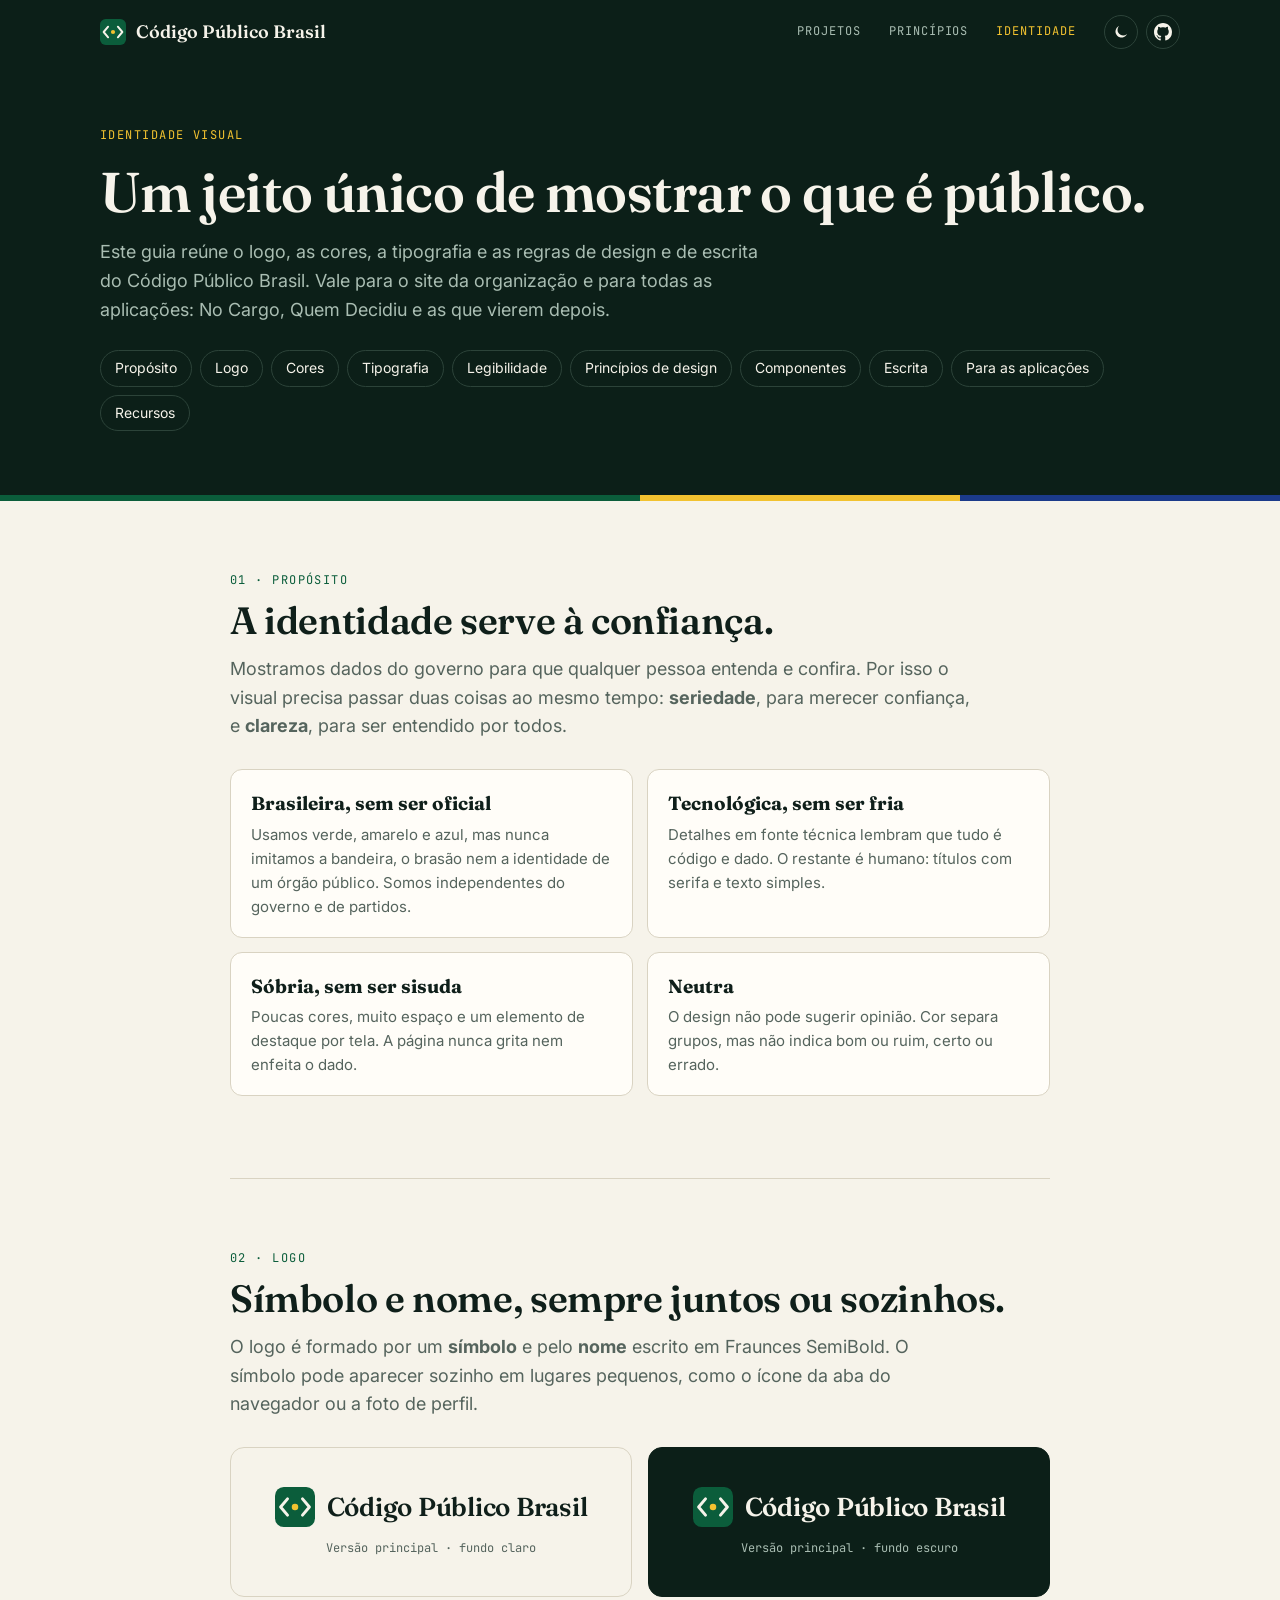
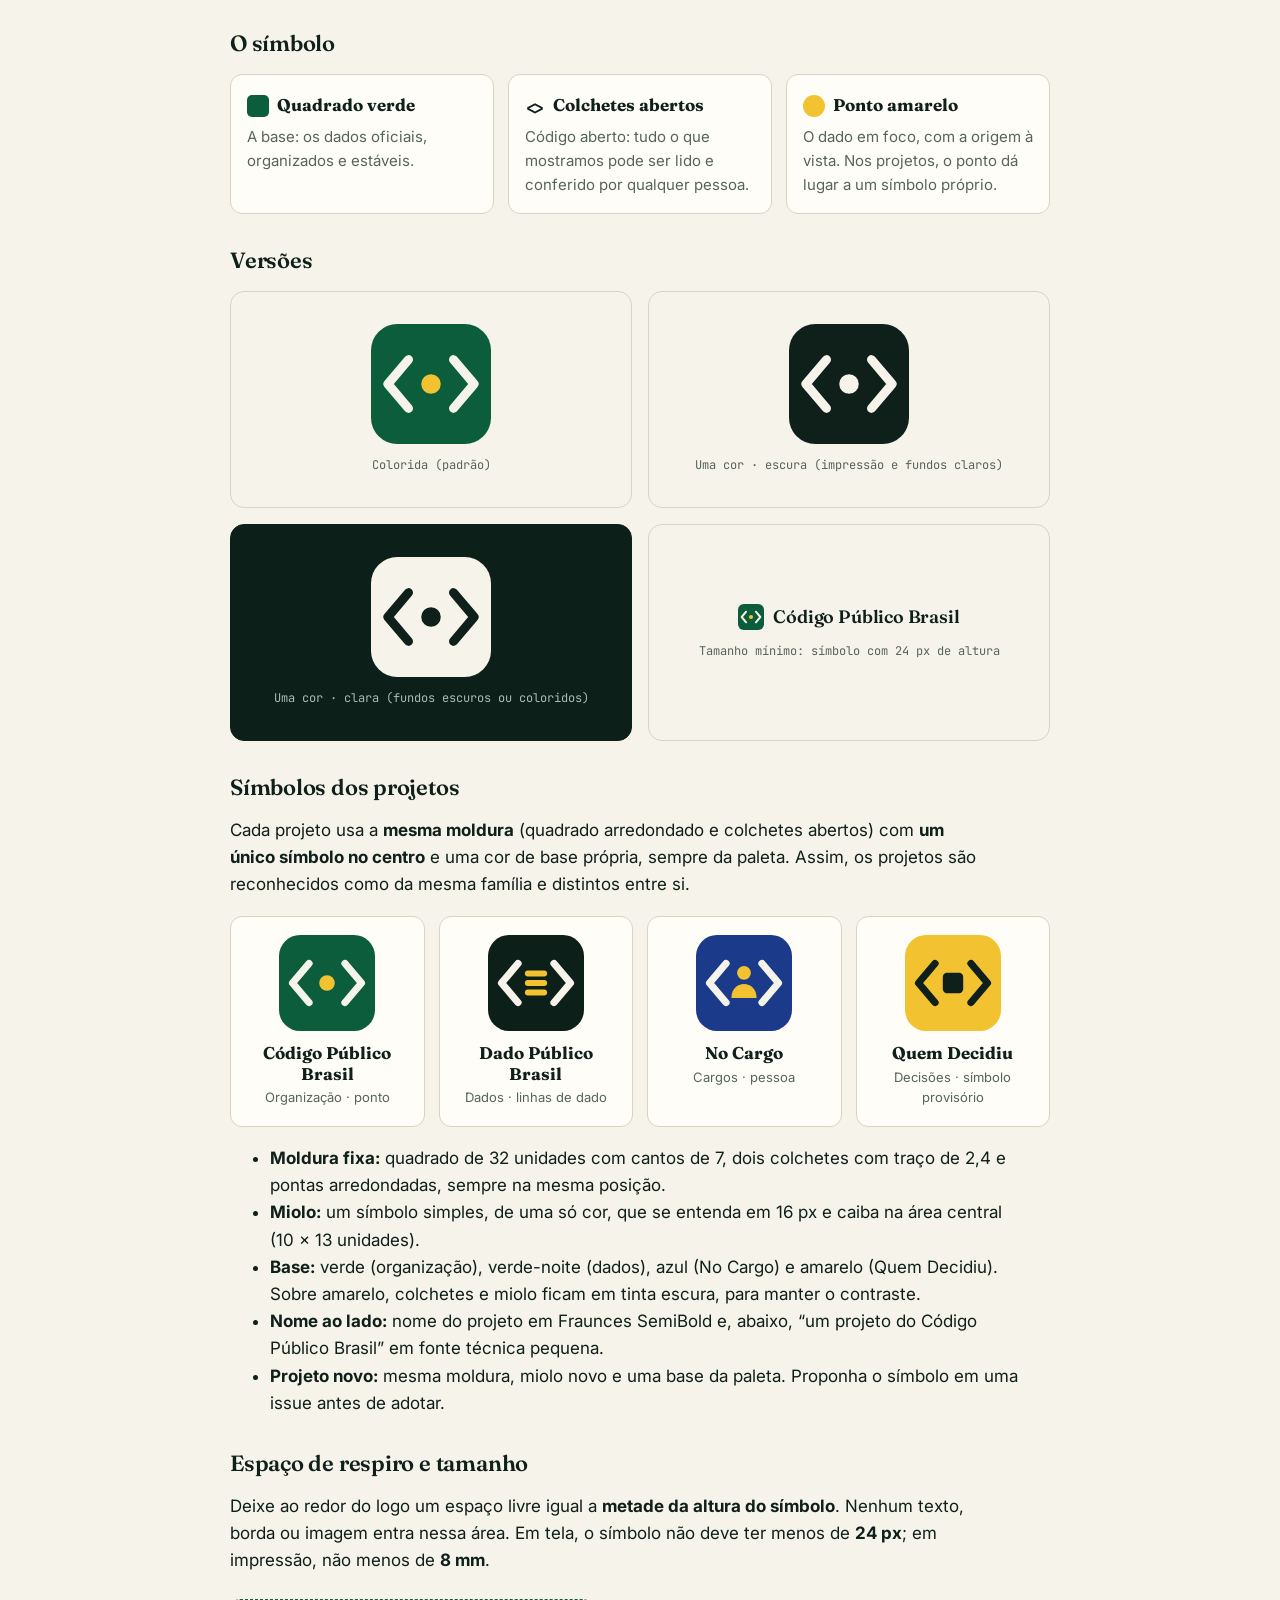
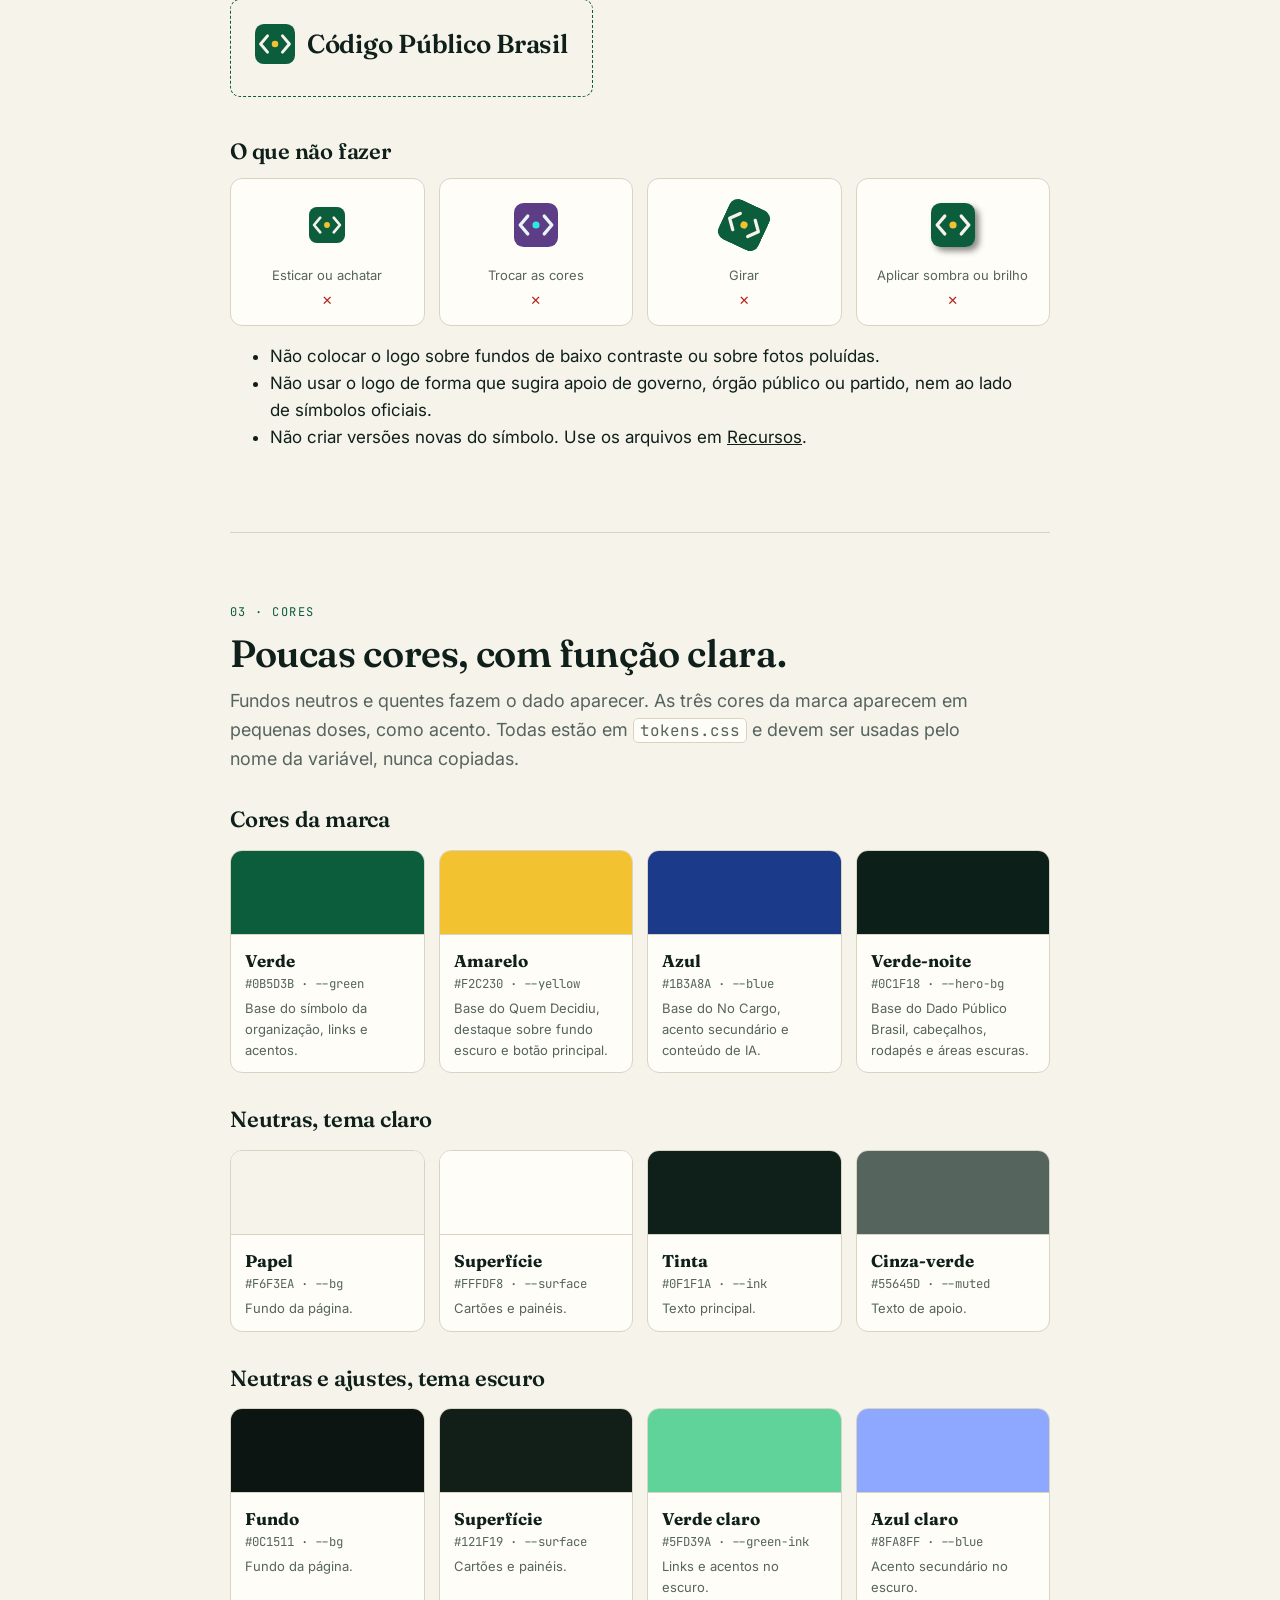
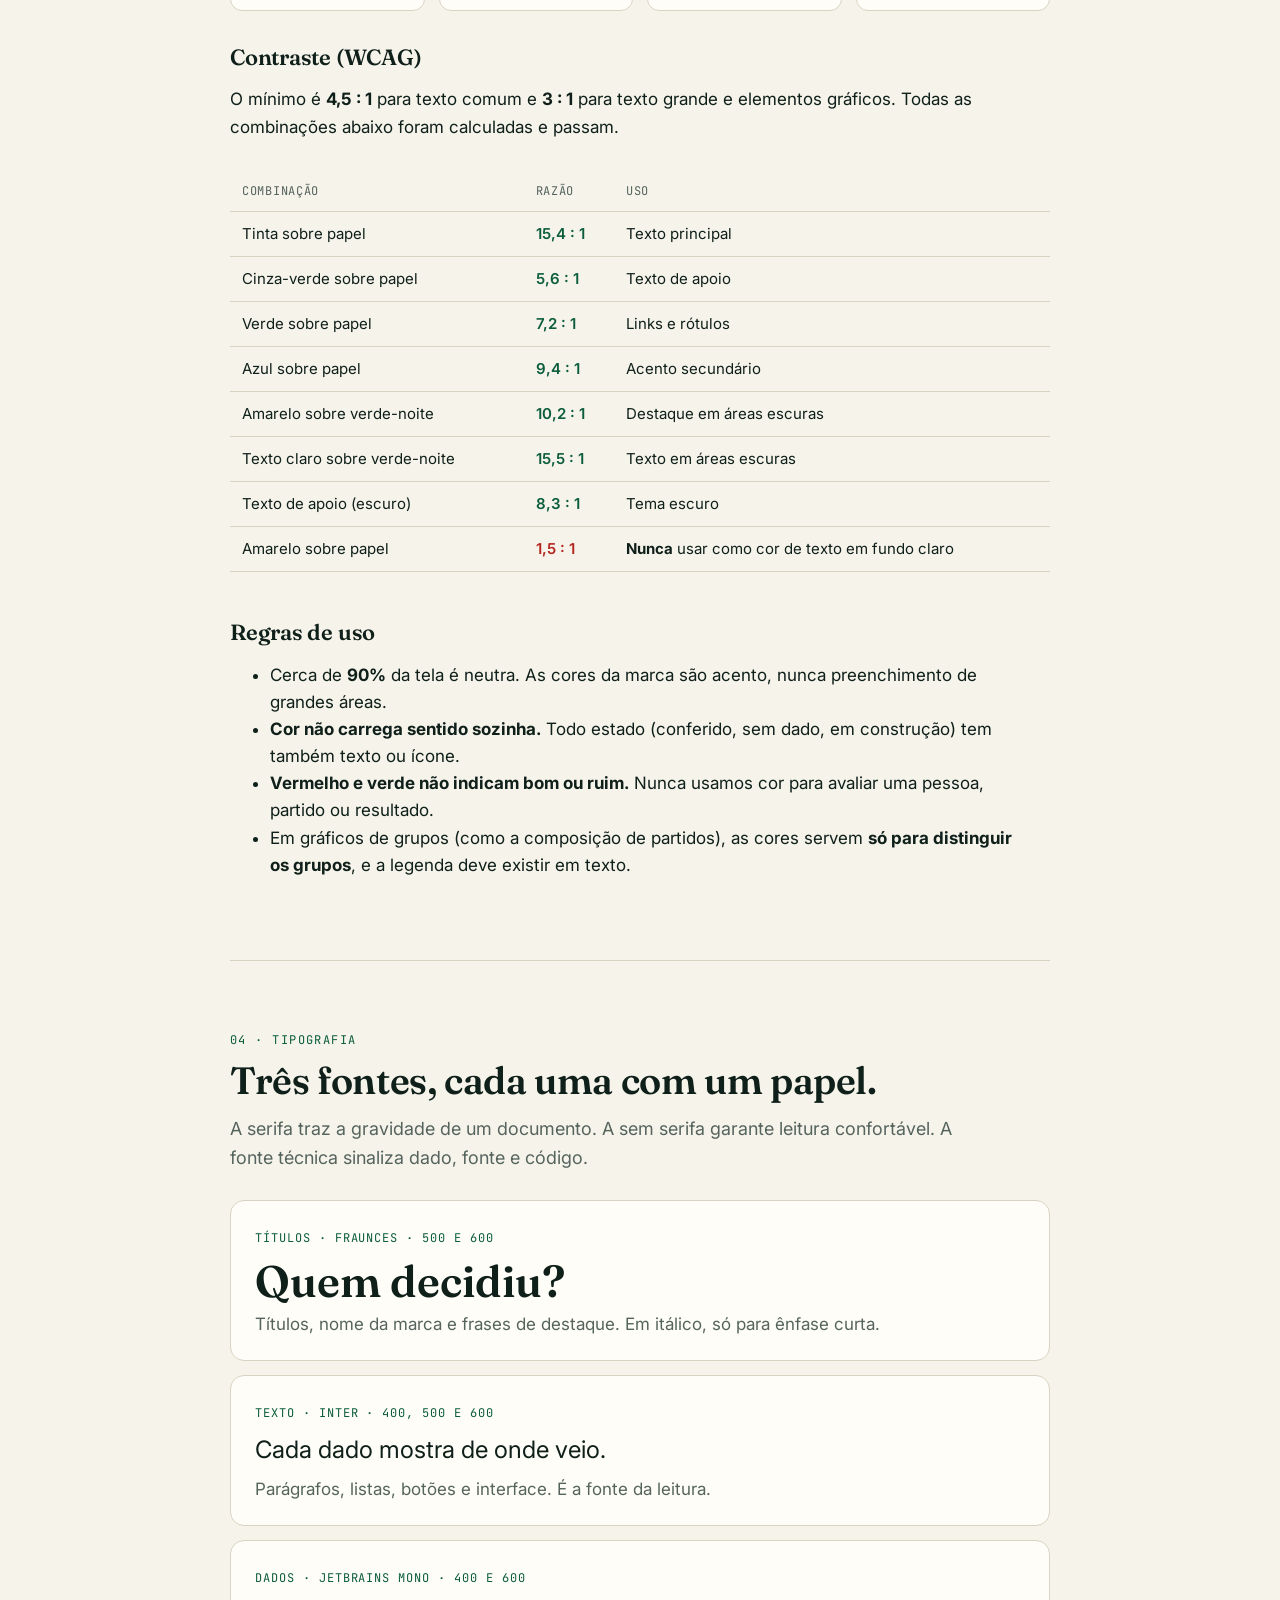
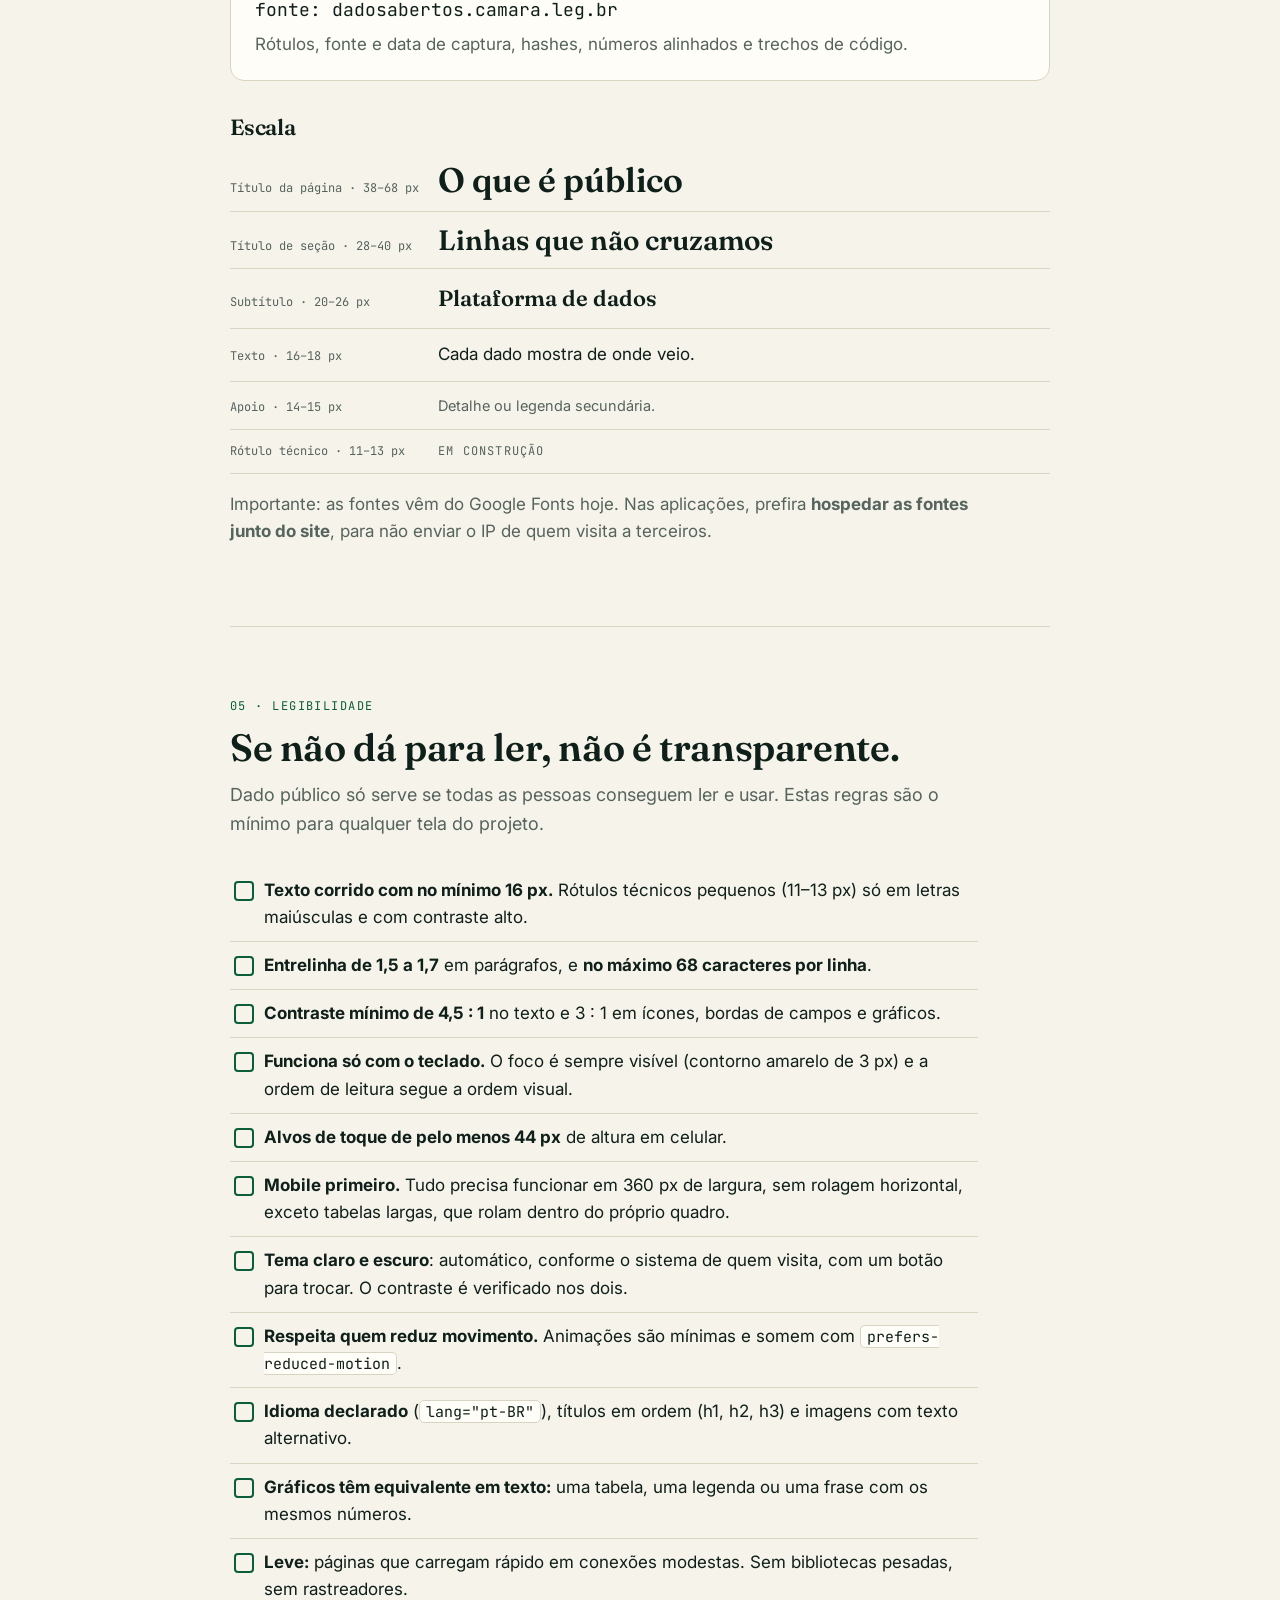
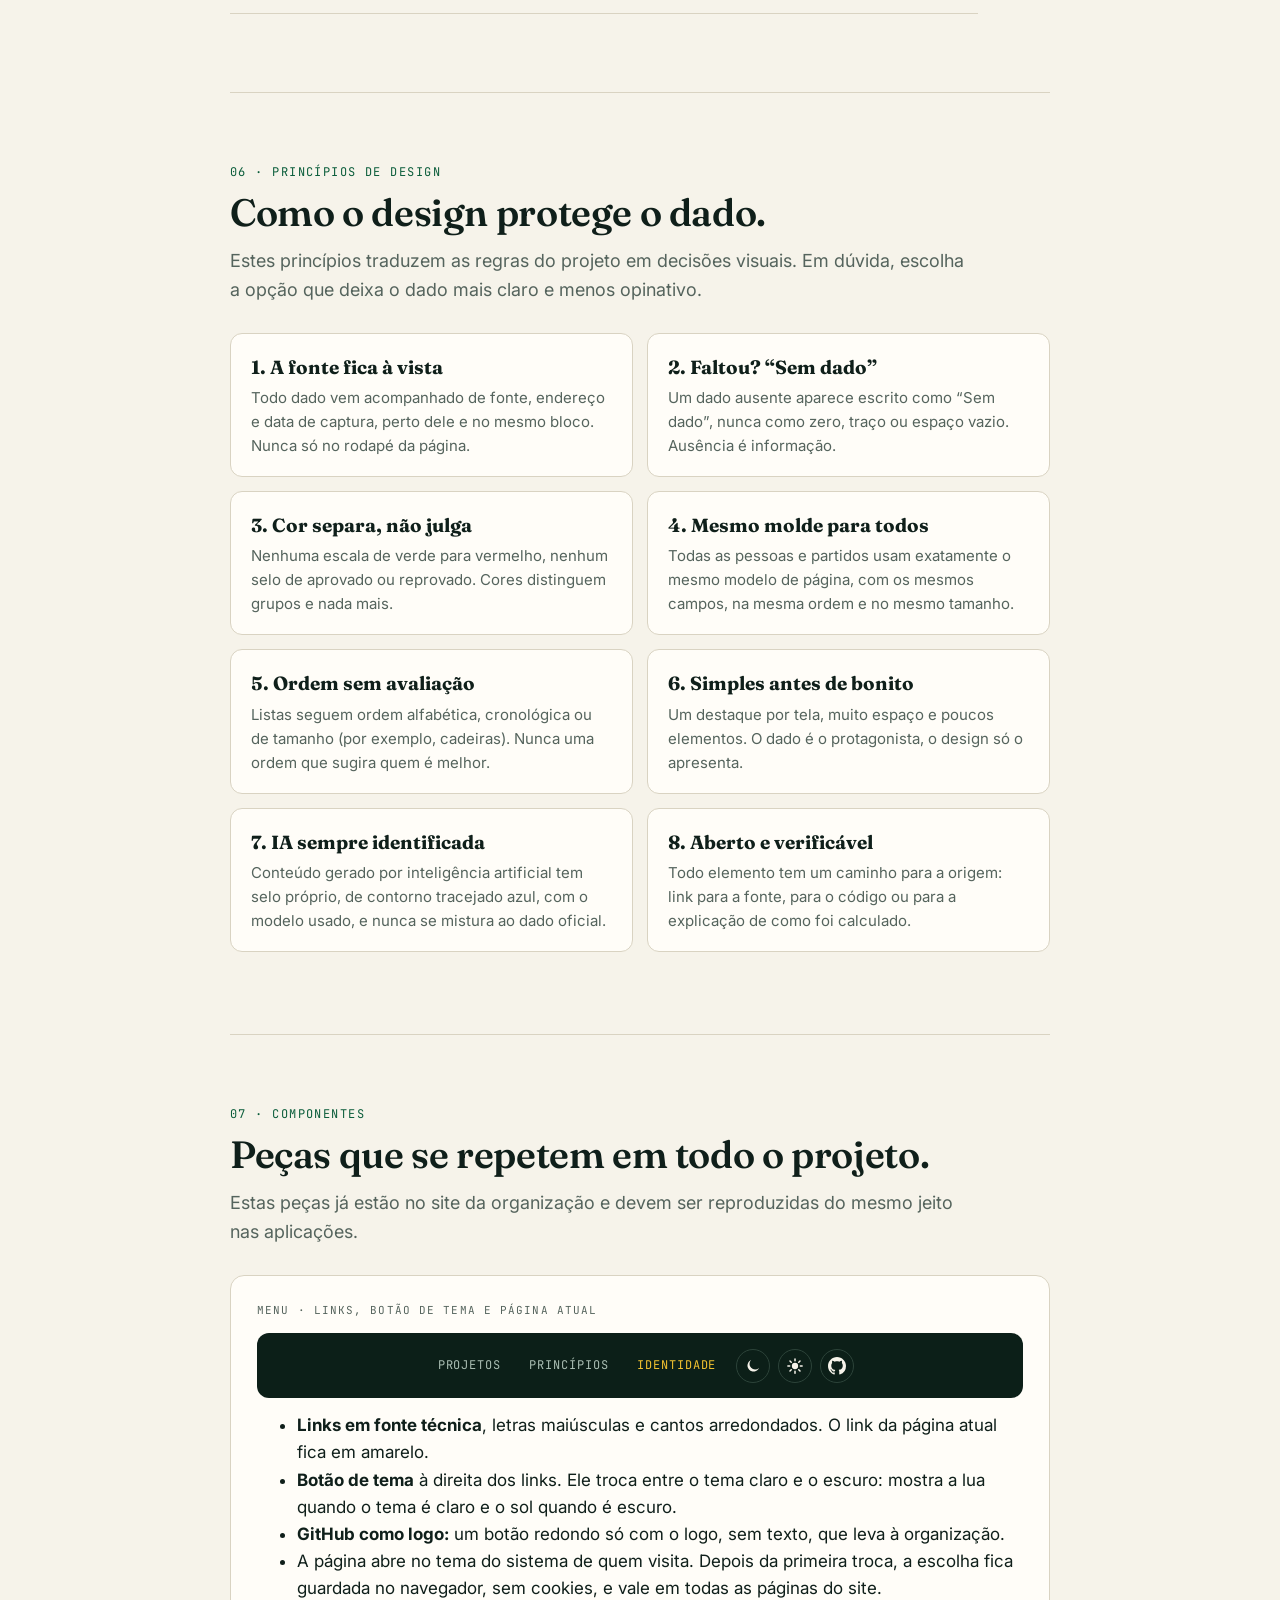
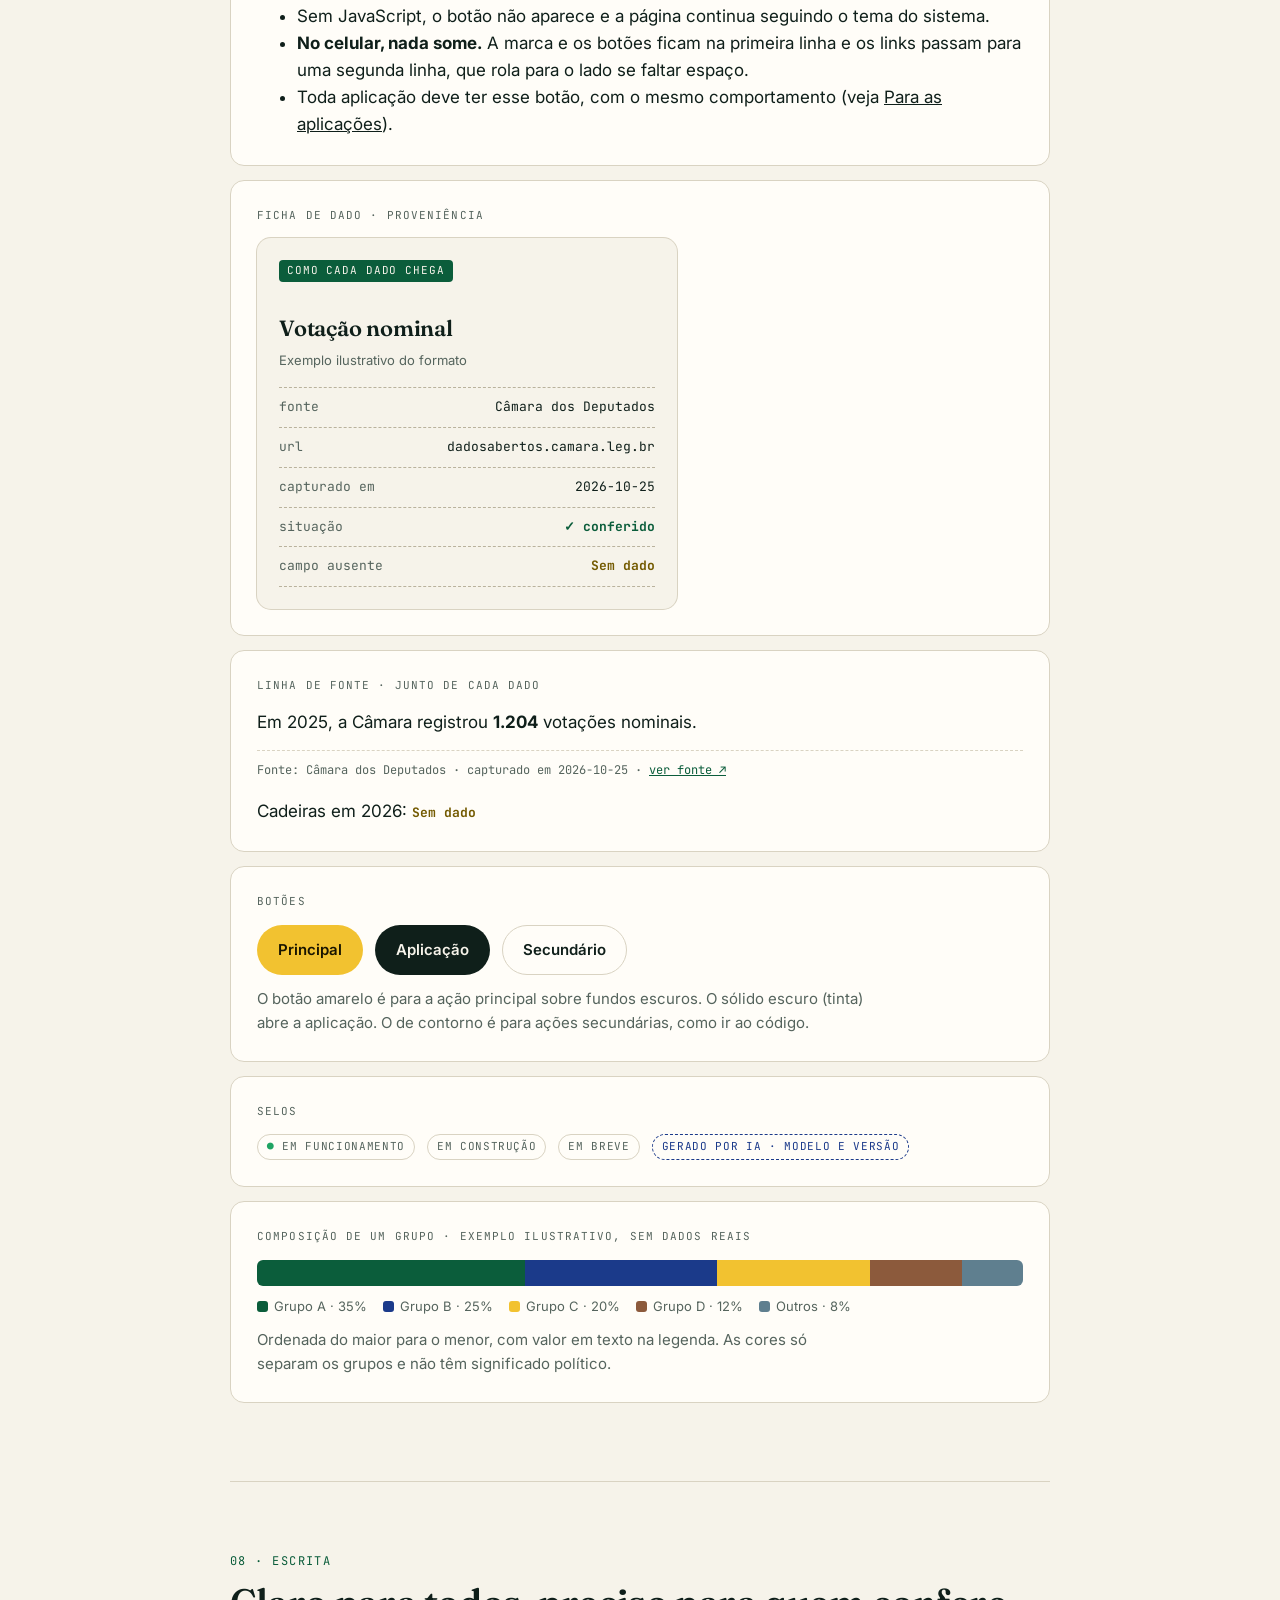
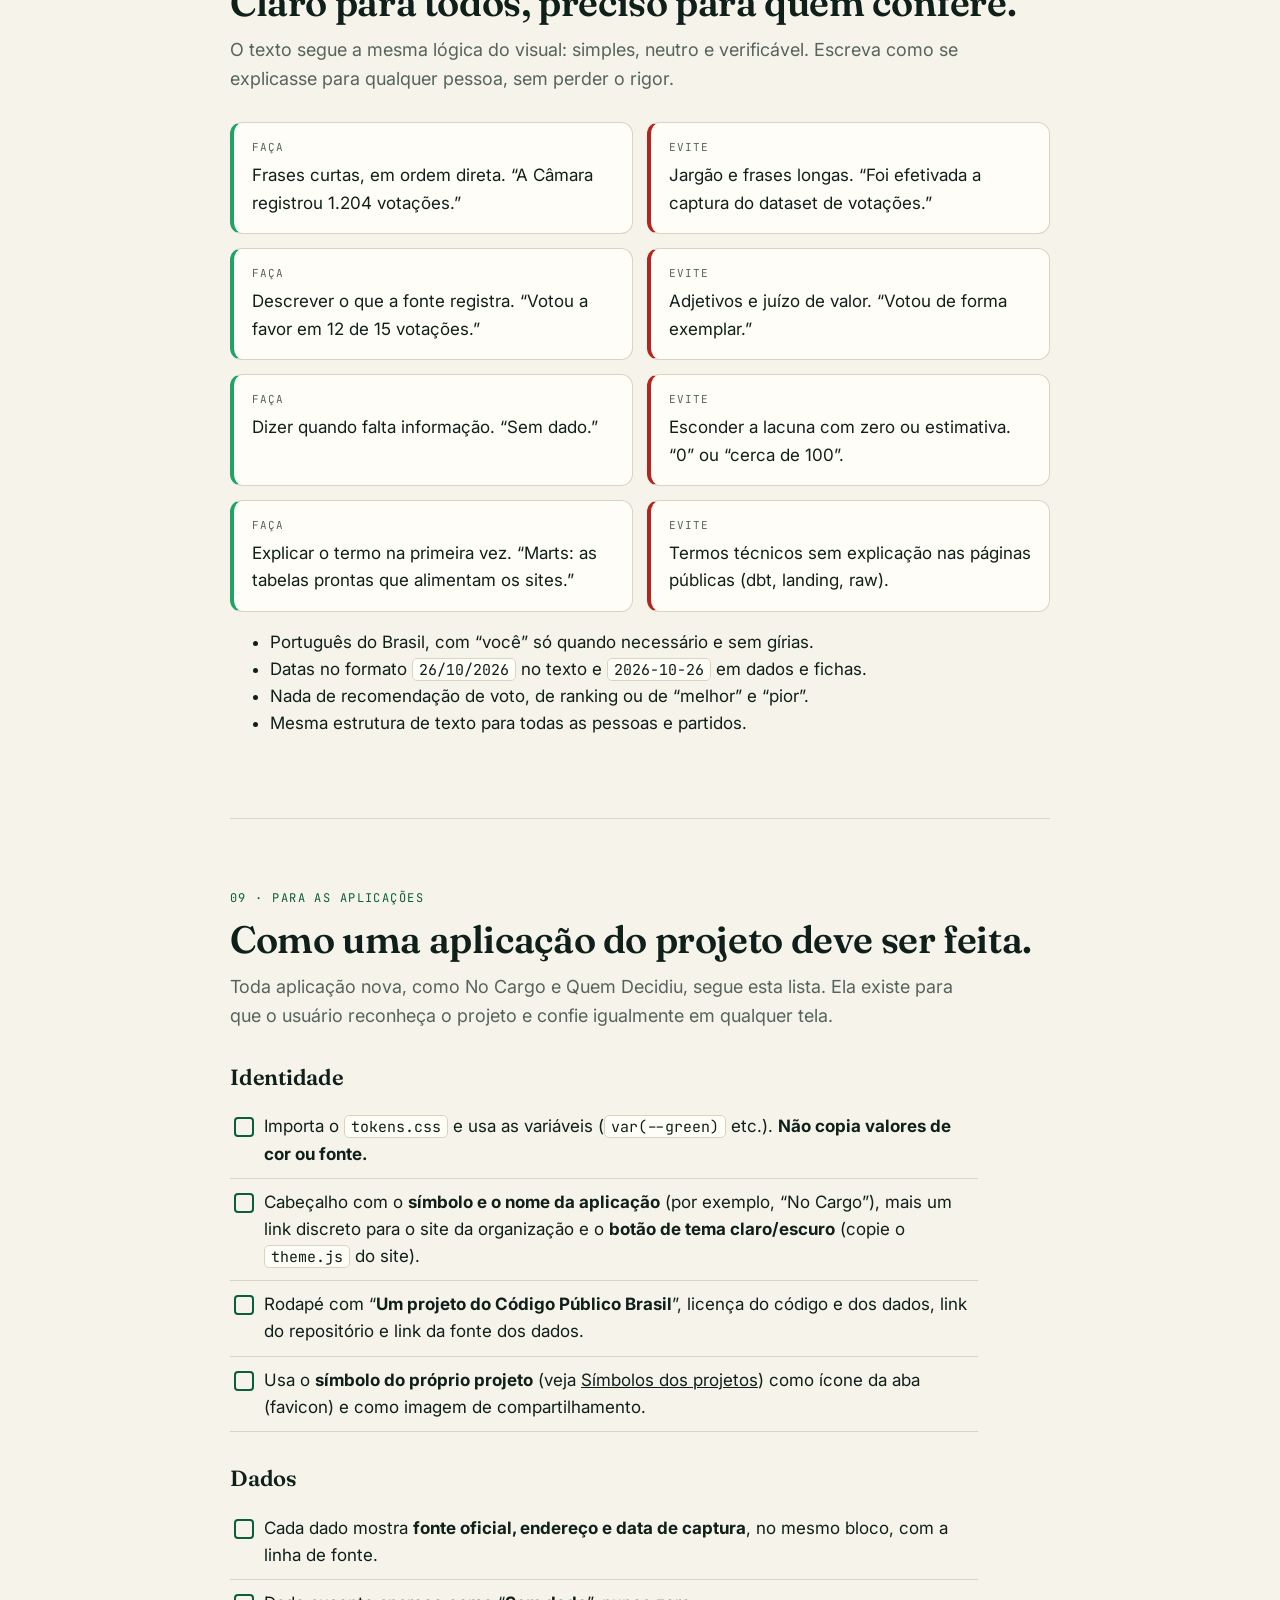
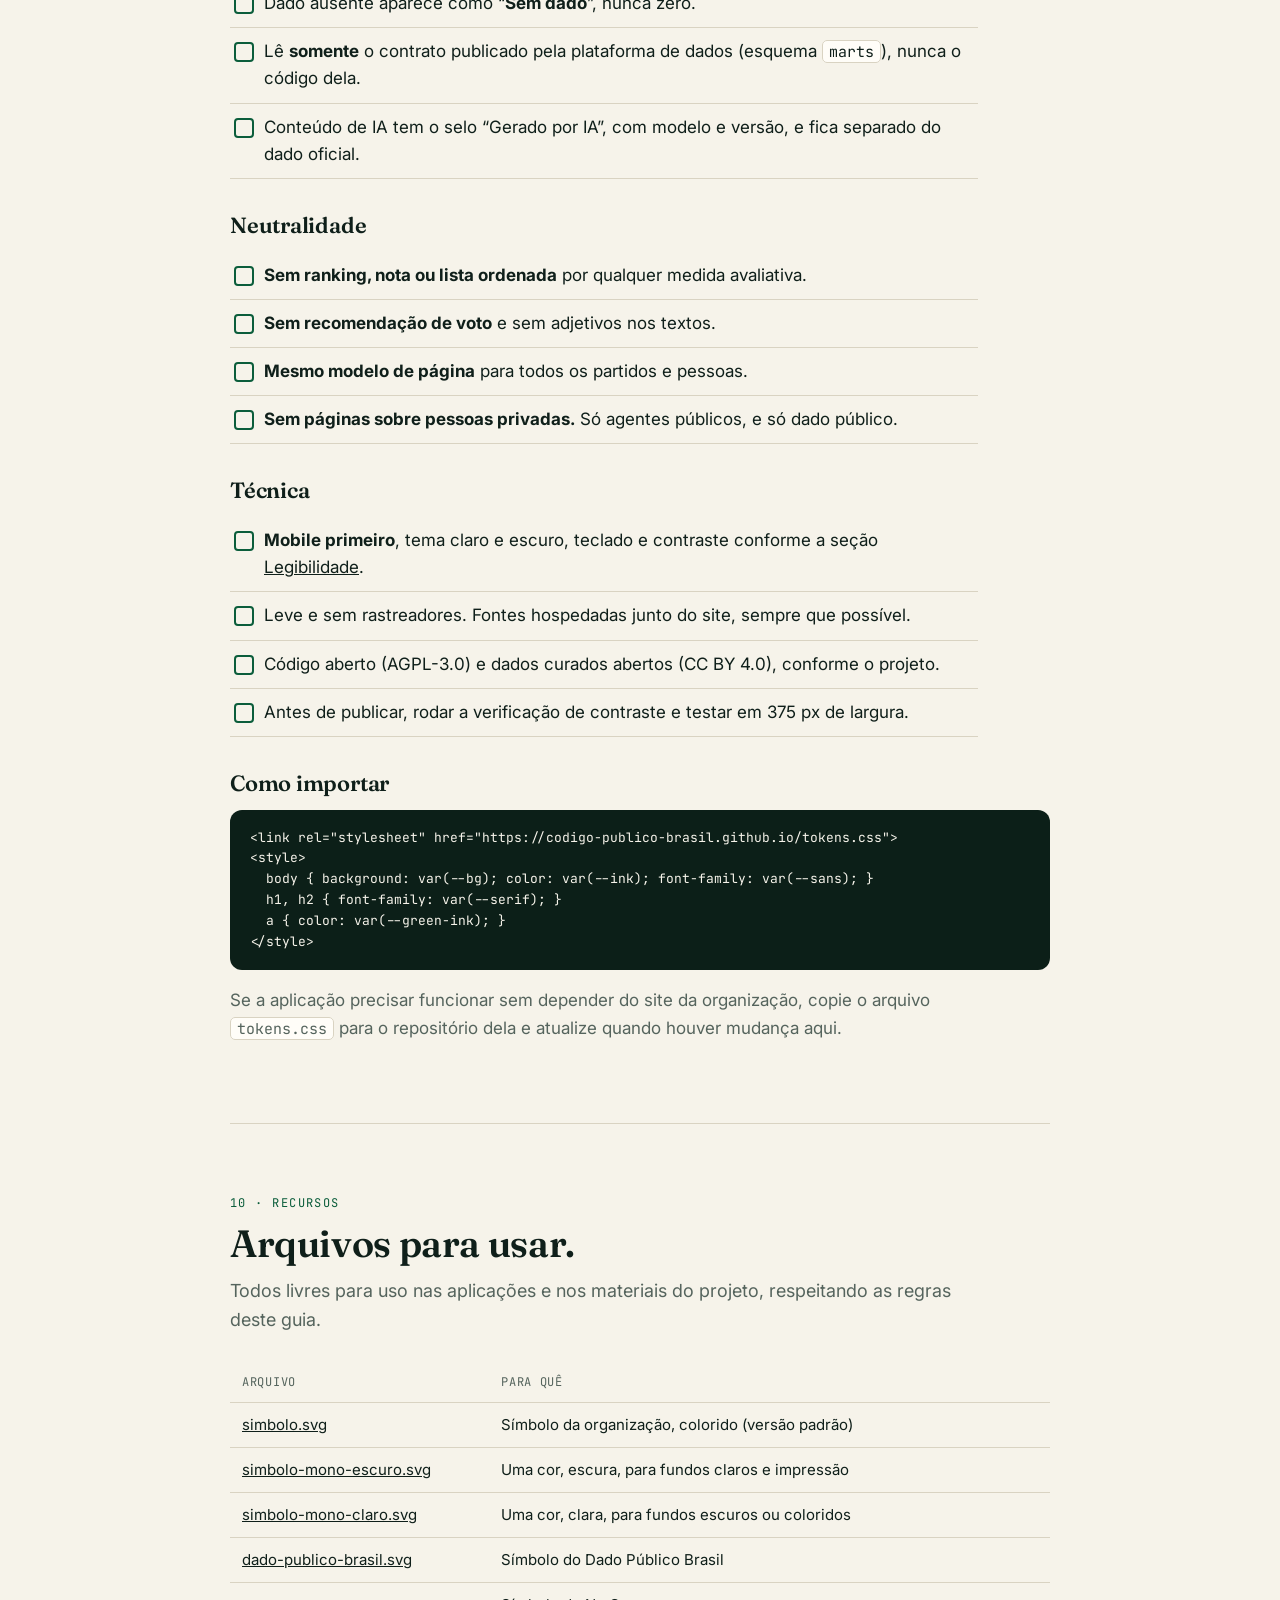
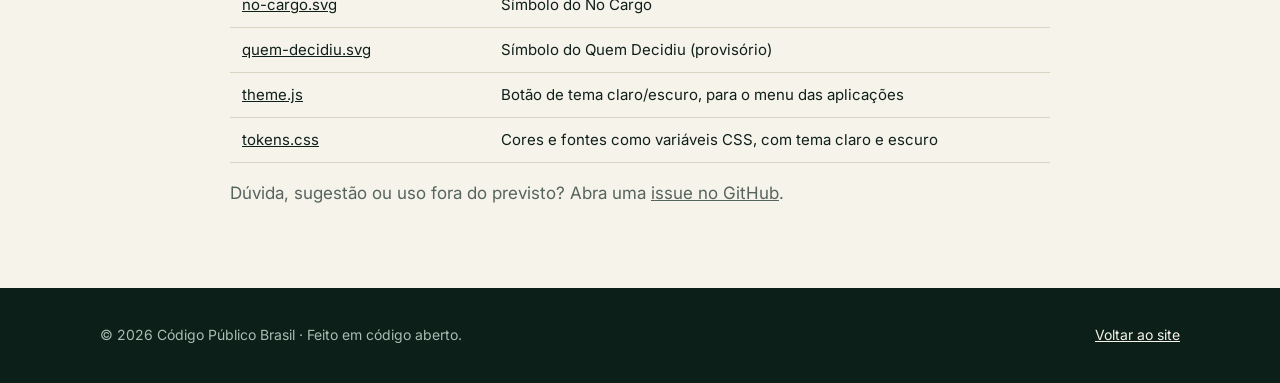
==== commit 8f71759e: "Corrige o menu no celular e troca o botão do GitHub pelo logo Co-Authored-By: Claude Sonnet 5.5 <nor" ====
--- a/identidade/index.html
+++ b/identidade/index.html
@@ -26,8 +26,10 @@
       <a href="../#projetos">Projetos</a>
       <a href="../#principios">Princípios</a>
       <a href="./" aria-current="page">Identidade</a>
-      <a class="gh" href="https://github.com/codigo-publico-brasil">GitHub ↗</a>
     </nav>
+    <div class="acoes">
+      <a class="gh" href="https://github.com/codigo-publico-brasil" aria-label="GitHub da organização" title="GitHub da organização"><svg viewBox="0 0 16 16" aria-hidden="true"><path fill="currentColor" d="M8 0C3.58 0 0 3.58 0 8c0 3.54 2.29 6.53 5.47 7.59.4.07.55-.17.55-.38 0-.19-.01-.82-.01-1.49-2.01.37-2.53-.49-2.69-.94-.09-.23-.48-.94-.82-1.13-.28-.15-.68-.52-.01-.53.63-.01 1.08.58 1.23.82.72 1.21 1.87.87 2.33.66.07-.52.28-.87.51-1.07-1.78-.2-3.64-.89-3.64-3.95 0-.87.31-1.59.82-2.15-.08-.2-.36-1.02.08-2.12 0 0 .67-.21 2.2.82.64-.18 1.32-.27 2-.27.68 0 1.36.09 2 .27 1.53-1.04 2.2-.82 2.2-.82.44 1.1.16 1.92.08 2.12.51.56.82 1.27.82 2.15 0 3.07-1.87 3.75-3.65 3.95.29.25.54.73.54 1.48 0 1.07-.01 1.93-.01 2.2 0 .21.15.46.55.38A8.013 8.013 0 0016 8c0-4.42-3.58-8-8-8z"/></svg></a>
+    </div>
   </div>
 </header>
 
@@ -277,17 +279,20 @@
           <a href="#componentes">Projetos</a>
           <a href="#componentes">Princípios</a>
           <a href="#componentes" aria-current="page">Identidade</a>
+        </nav>
+        <div class="acoes">
           <button type="button" class="tema" data-efetivo="light" aria-label="Exemplo: botão no tema claro, mostra a lua"><svg class="lua" viewBox="0 0 24 24" aria-hidden="true"><path d="M20 14.5A8 8 0 1 1 9.5 4a6.5 6.5 0 0 0 10.5 10.5z" fill="currentColor"/></svg></button>
           <button type="button" class="tema" data-efetivo="dark" aria-label="Exemplo: botão no tema escuro, mostra o sol"><svg class="sol" viewBox="0 0 24 24" aria-hidden="true"><circle cx="12" cy="12" r="4.2" fill="currentColor"/><g stroke="currentColor" stroke-width="2" stroke-linecap="round"><path d="M12 2.5v2.4M12 19.1v2.4M2.5 12h2.4M19.1 12h2.4M5.3 5.3l1.7 1.7M17 17l1.7 1.7M5.3 18.7L7 17M17 7l1.7-1.7"/></g></svg></button>
-          <a class="gh" href="#componentes">GitHub ↗</a>
-        </nav>
+          <a class="gh" href="#componentes" aria-label="Exemplo: logo do GitHub"><svg viewBox="0 0 16 16" aria-hidden="true"><path fill="currentColor" d="M8 0C3.58 0 0 3.58 0 8c0 3.54 2.29 6.53 5.47 7.59.4.07.55-.17.55-.38 0-.19-.01-.82-.01-1.49-2.01.37-2.53-.49-2.69-.94-.09-.23-.48-.94-.82-1.13-.28-.15-.68-.52-.01-.53.63-.01 1.08.58 1.23.82.72 1.21 1.87.87 2.33.66.07-.52.28-.87.51-1.07-1.78-.2-3.64-.89-3.64-3.95 0-.87.31-1.59.82-2.15-.08-.2-.36-1.02.08-2.12 0 0 .67-.21 2.2.82.64-.18 1.32-.27 2-.27.68 0 1.36.09 2 .27 1.53-1.04 2.2-.82 2.2-.82.44 1.1.16 1.92.08 2.12.51.56.82 1.27.82 2.15 0 3.07-1.87 3.75-3.65 3.95.29.25.54.73.54 1.48 0 1.07-.01 1.93-.01 2.2 0 .21.15.46.55.38A8.013 8.013 0 0016 8c0-4.42-3.58-8-8-8z"/></svg></a>
+        </div>
       </div>
       <ul style="margin:14px 0 0">
         <li><b>Links em fonte técnica</b>, letras maiúsculas e cantos arredondados. O link da página atual fica em amarelo.</li>
-        <li><b>Botão de tema</b> entre os links e o GitHub. Ele troca entre o tema claro e o escuro: mostra a lua quando o tema é claro e o sol quando é escuro.</li>
+        <li><b>Botão de tema</b> à direita dos links. Ele troca entre o tema claro e o escuro: mostra a lua quando o tema é claro e o sol quando é escuro.</li>
+        <li><b>GitHub como logo:</b> um botão redondo só com o logo, sem texto, que leva à organização.</li>
         <li>A página abre no tema do sistema de quem visita. Depois da primeira troca, a escolha fica guardada no navegador, sem cookies, e vale em todas as páginas do site.</li>
         <li>Sem JavaScript, o botão não aparece e a página continua seguindo o tema do sistema.</li>
-        <li>Em celular, os links somem e ficam só o botão de tema e o GitHub.</li>
+        <li><b>No celular, nada some.</b> A marca e os botões ficam na primeira linha e os links passam para uma segunda linha, que rola para o lado se faltar espaço.</li>
         <li>Toda aplicação deve ter esse botão, com o mesmo comportamento (veja <a href="#apps">Para as aplicações</a>).</li>
       </ul>
     </div>
--- a/style.css
+++ b/style.css
@@ -15,20 +15,21 @@
 
 /* Cabeçalho */
 .top { background: var(--hero-bg); color: var(--hero-ink); }
-.top .wrap { display: flex; align-items: center; justify-content: space-between; height: 64px; }
-.brand { display: flex; align-items: center; gap: 10px; font-family: var(--serif); font-weight: 600; font-size: 18px; text-decoration: none; }
+.top .wrap { display: flex; align-items: center; gap: 8px; min-height: 64px; }
+.brand { margin-right: auto; display: flex; align-items: center; gap: 10px; font-family: var(--serif); font-weight: 600; font-size: 18px; text-decoration: none; }
 .brand img { width: 26px; height: 26px; }
 .nav { display: flex; align-items: center; gap: 4px; }
 .nav a { font-family: var(--mono); font-size: 12px; letter-spacing: 0.08em; text-transform: uppercase; text-decoration: none; color: var(--hero-muted); padding: 9px 12px; border-radius: 999px; }
 .nav a:hover { color: var(--hero-ink); background: #162a21; }
 .nav a[aria-current="page"] { color: var(--yellow); }
-.tema { flex: none; display: inline-flex; align-items: center; justify-content: center; width: 34px; height: 34px; padding: 0; border: 1px solid #2c4339; border-radius: 999px; background: none; color: var(--hero-ink); cursor: pointer; }
-.tema:hover { background: #162a21; }
+.acoes { display: flex; align-items: center; gap: 8px; margin-left: 8px; }
+.tema, .gh { flex: none; display: inline-flex; align-items: center; justify-content: center; width: 34px; height: 34px; padding: 0; border: 1px solid #2c4339; border-radius: 999px; background: none; color: var(--hero-ink); cursor: pointer; }
+.tema:hover, .gh:hover { background: #162a21; }
 .tema svg { width: 18px; height: 18px; }
+.gh svg { width: 18px; height: 18px; }
 .tema .sol { display: none; }
 .tema[data-efetivo="dark"] .sol { display: block; }
 .tema[data-efetivo="dark"] .lua { display: none; }
-.nav .gh { color: var(--hero-ink); border: 1px solid #2c4339; margin-left: 6px; }
 
 /* Hero */
 .hero { background: var(--hero-bg); color: var(--hero-ink); position: relative; overflow: hidden; padding: 56px 0 96px; }
@@ -131,7 +132,17 @@
   .trilha { grid-template-columns: 1fr; }
   .trilha li { border-right: 0; border-bottom: 1px solid var(--line); }
   .trilha li:last-child { border-bottom: 0; }
-  .nav a:not(.gh) { display: none; }
+  .top .wrap { flex-wrap: wrap; padding-top: 10px; padding-bottom: 4px; min-height: 0; }
+  .acoes { margin-left: 0; }
+  .nav { order: 3; flex: 0 0 100%; justify-content: space-between; overflow-x: auto; white-space: nowrap; scrollbar-width: none; padding-bottom: 6px; }
+  .nav::-webkit-scrollbar { display: none; }
+  .nav a { padding: 13px 7px; font-size: 11px; letter-spacing: 0.05em; }
   .ficha { transform: none; }
   section { padding: 60px 0; }
 }
+
+@media (max-width: 360px) {
+  .brand { font-size: 15px; gap: 7px; }
+  .brand img { width: 22px; height: 22px; }
+  .acoes { gap: 6px; }
+}
--- a/identidade/identidade.css
+++ b/identidade/identidade.css
@@ -98,9 +98,9 @@
 .legenda { display: flex; flex-wrap: wrap; gap: 6px 16px; font-size: 13px; color: var(--muted); }
 .legenda i { display: inline-block; width: 11px; height: 11px; border-radius: 3px; margin-right: 6px; vertical-align: -1px; }
 
-.menu-exemplo { background: var(--hero-bg); border-radius: 12px; padding: 14px 18px; display: flex; justify-content: center; }
+.menu-exemplo { background: var(--hero-bg); border-radius: 12px; padding: 14px 18px; display: flex; flex-wrap: wrap; align-items: center; justify-content: center; gap: 8px; }
 .menu-exemplo .nav { flex-wrap: wrap; justify-content: center; }
-.menu-exemplo .nav a:not(.gh) { display: inline-block; }
+.menu-exemplo .acoes { margin-left: 0; }
 
 /* Listas de regras */
 .regras { display: grid; gap: 14px; grid-template-columns: repeat(2, 1fr); margin: 18px 0; }
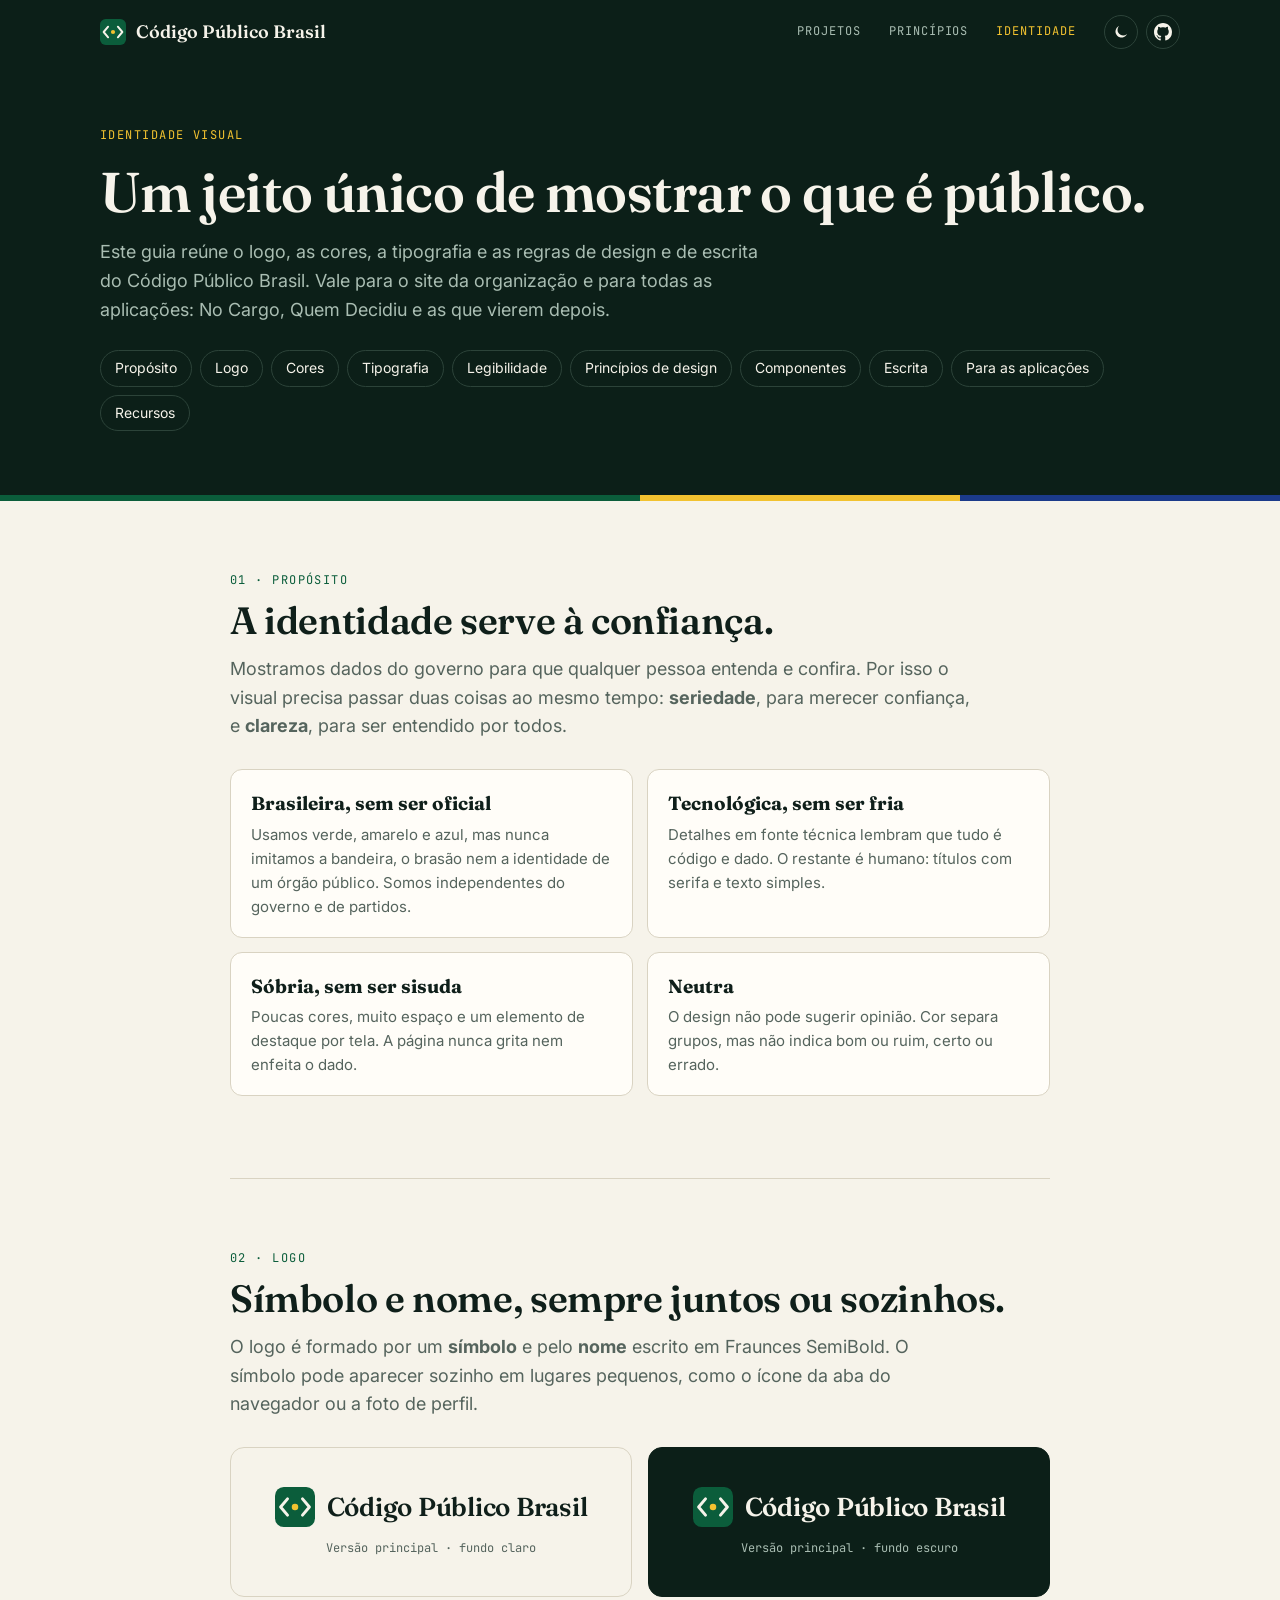
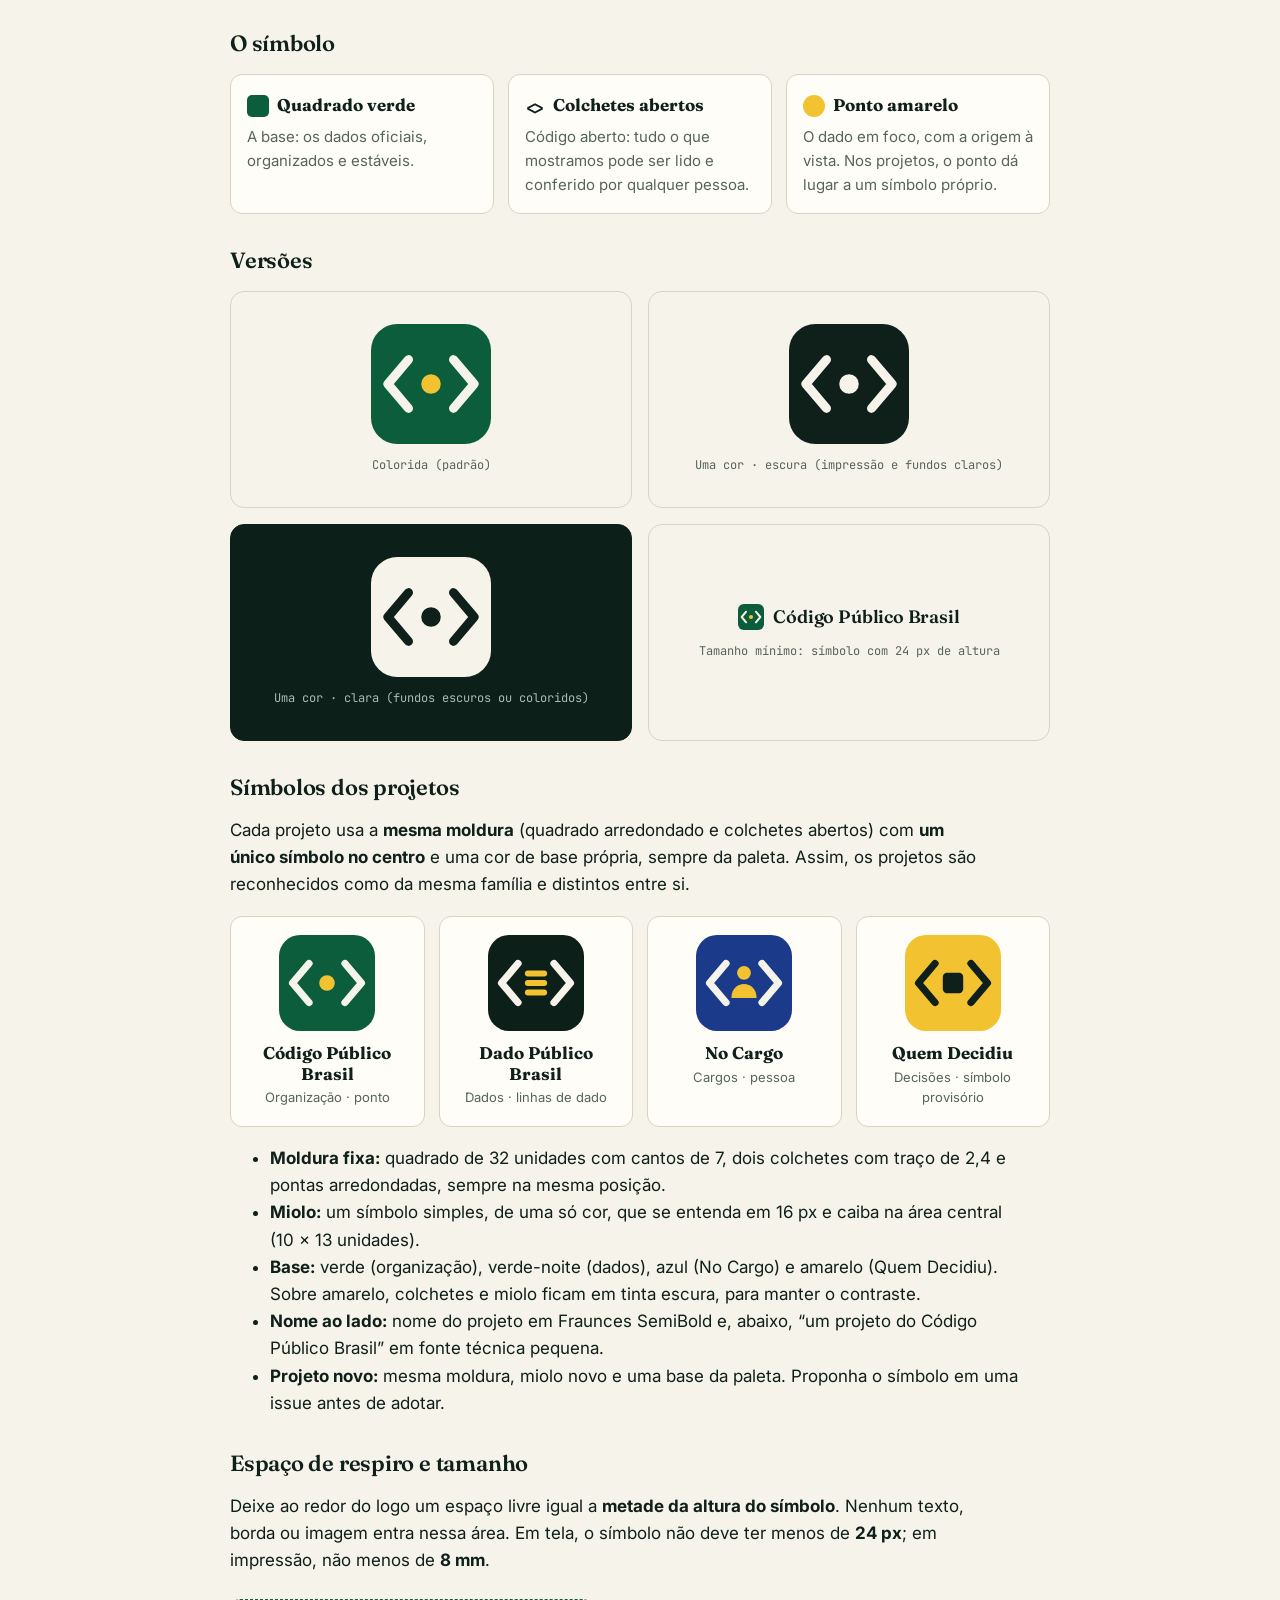
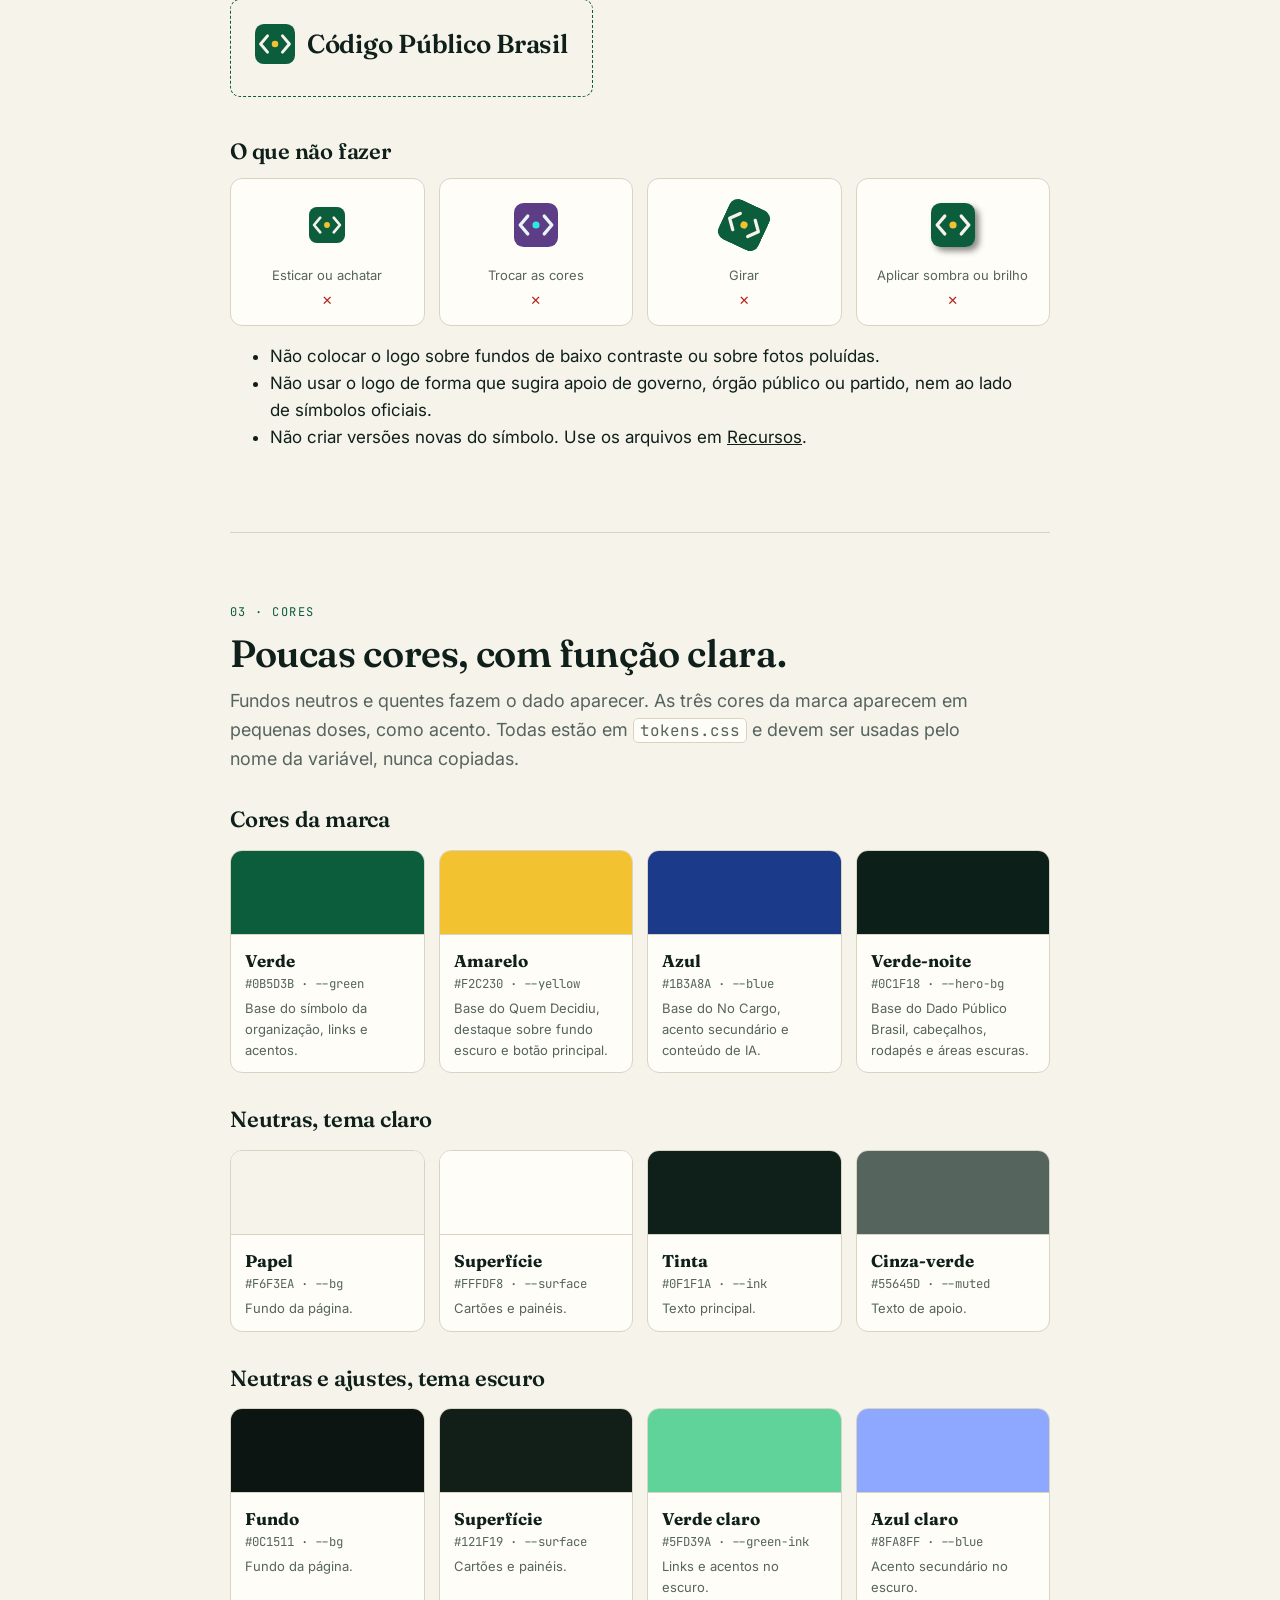
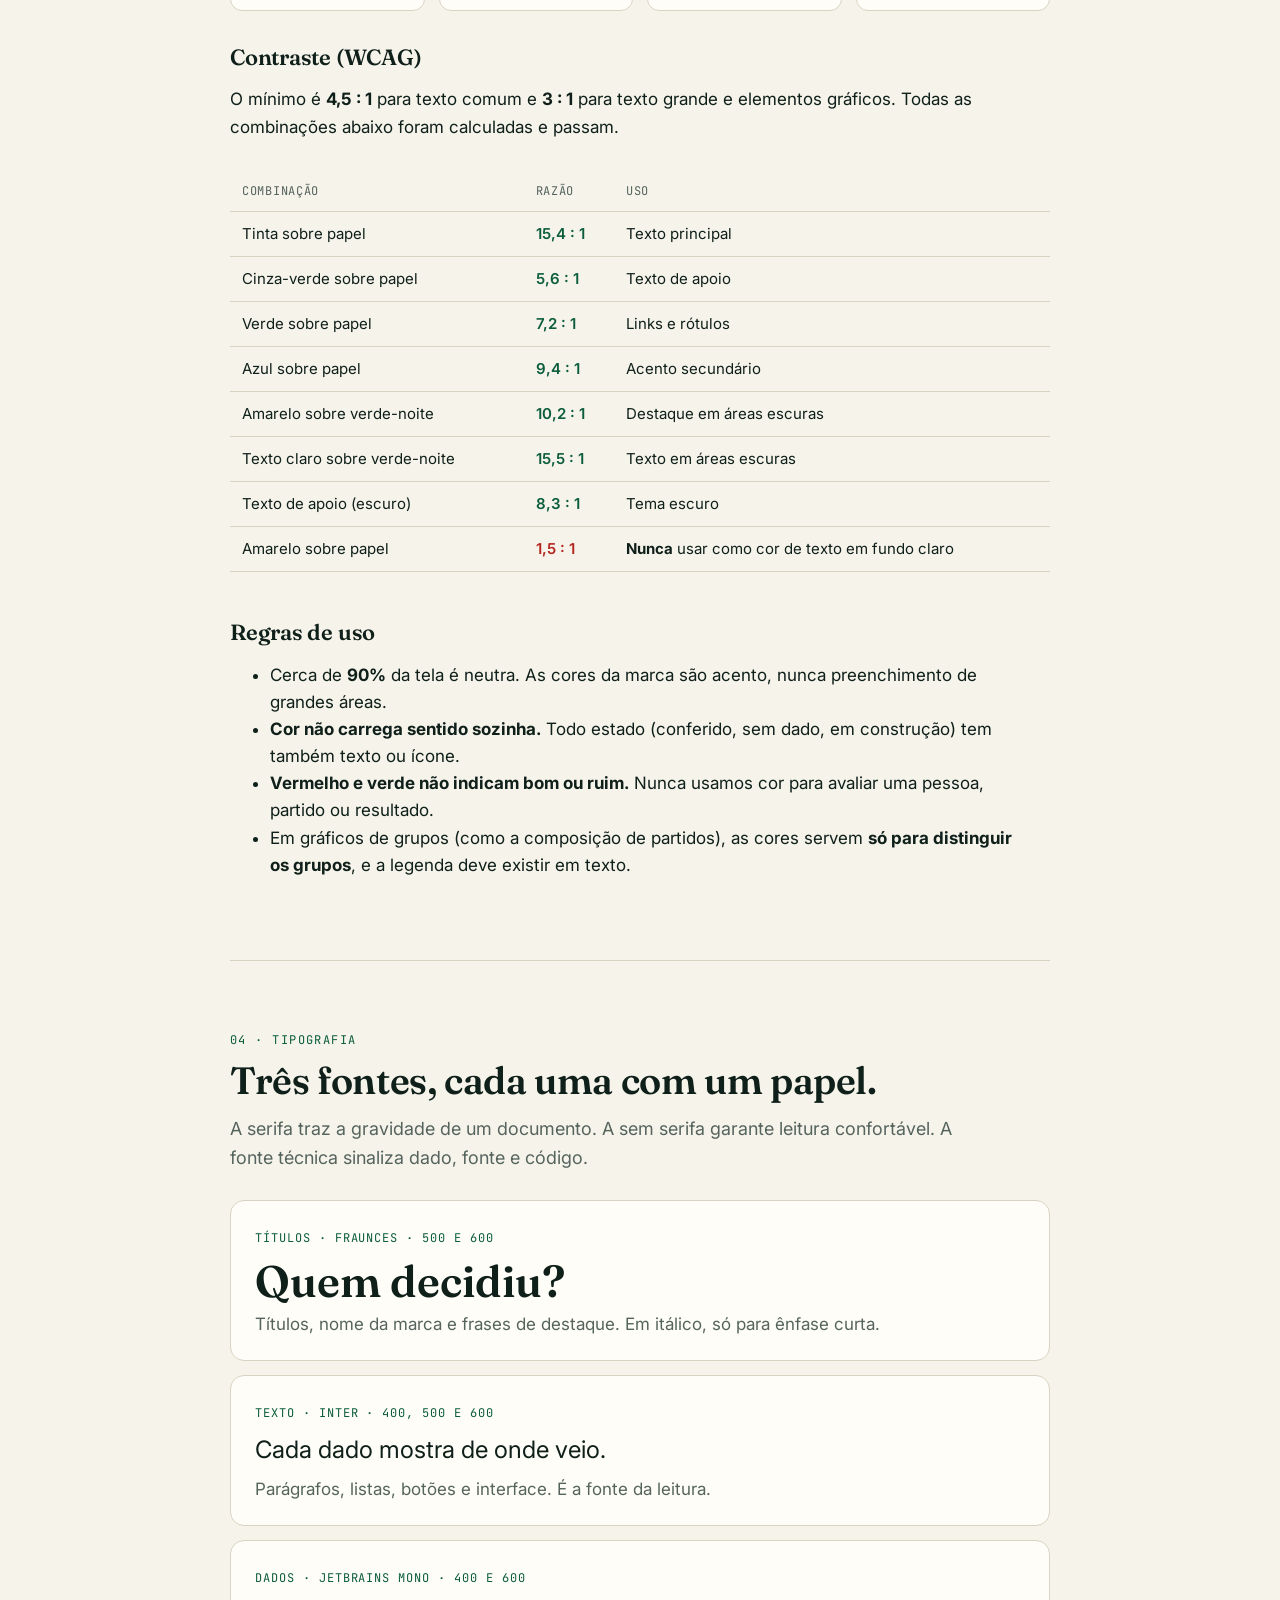
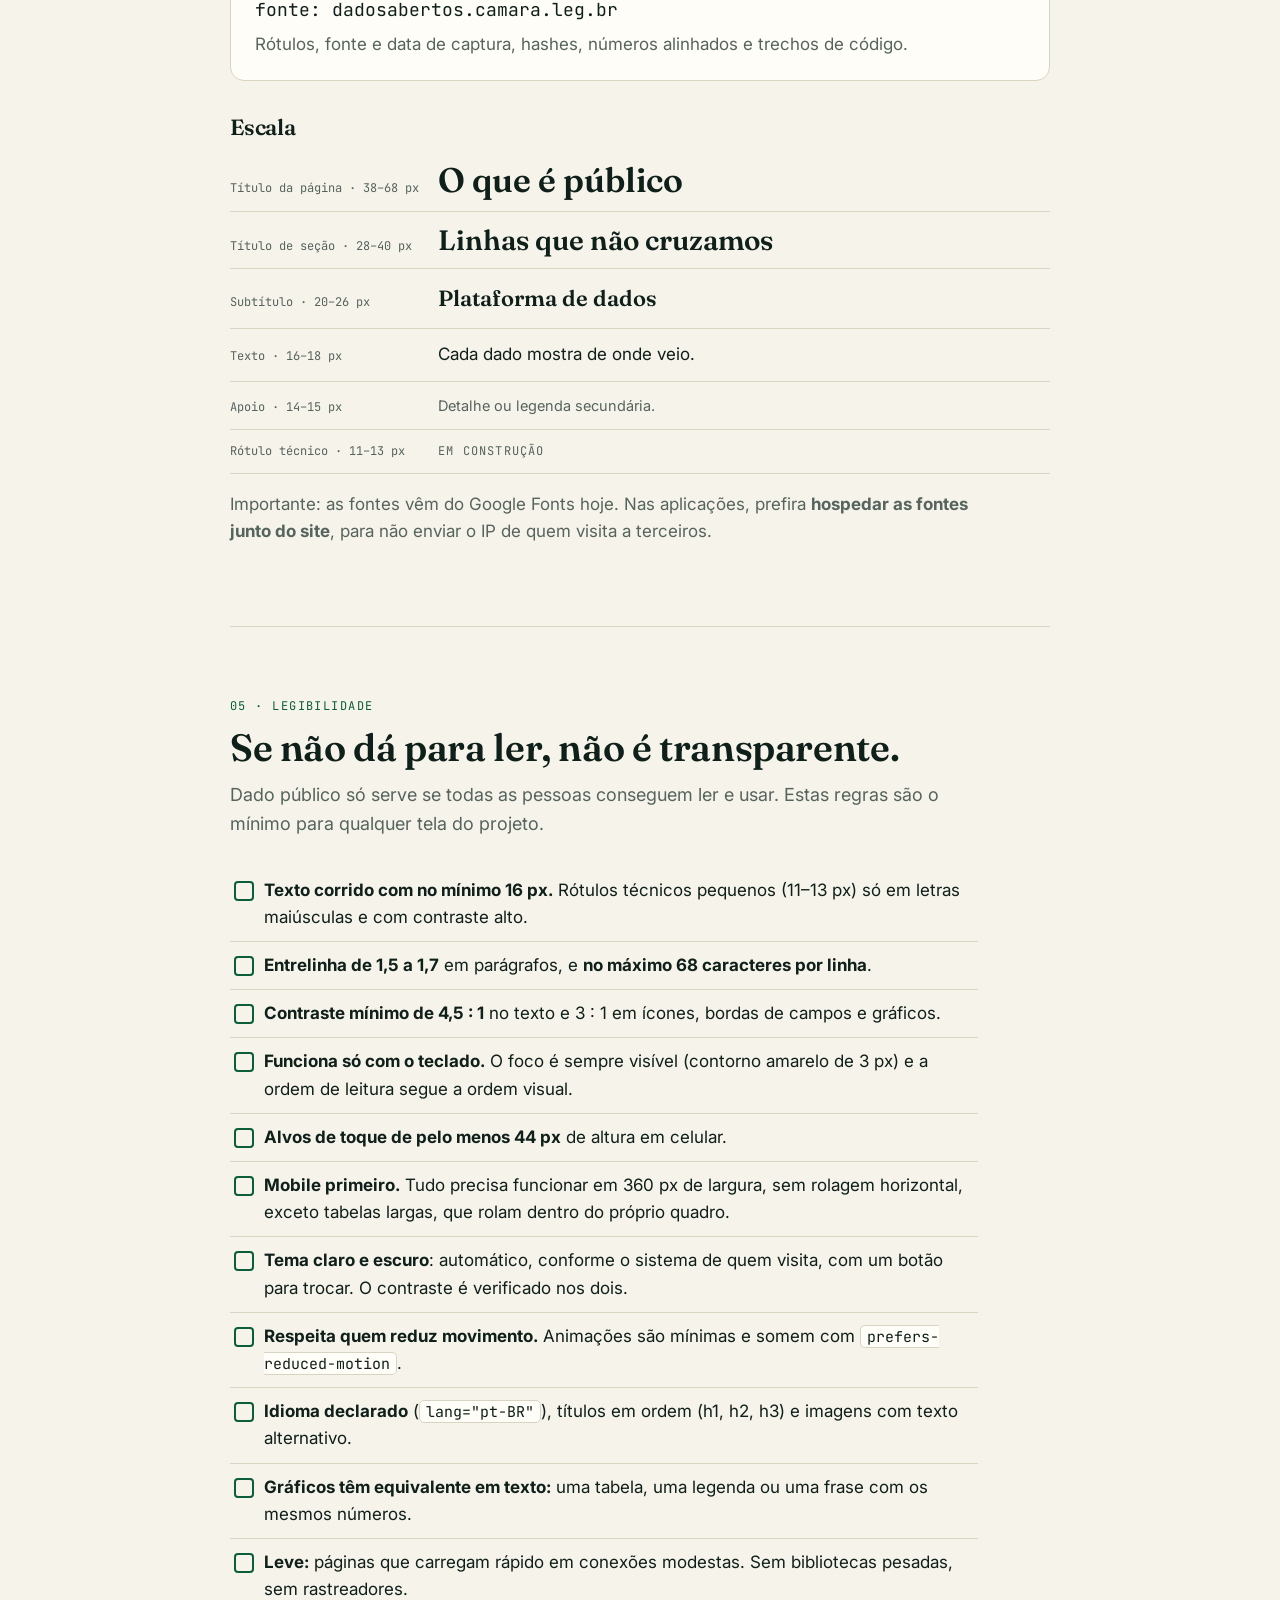
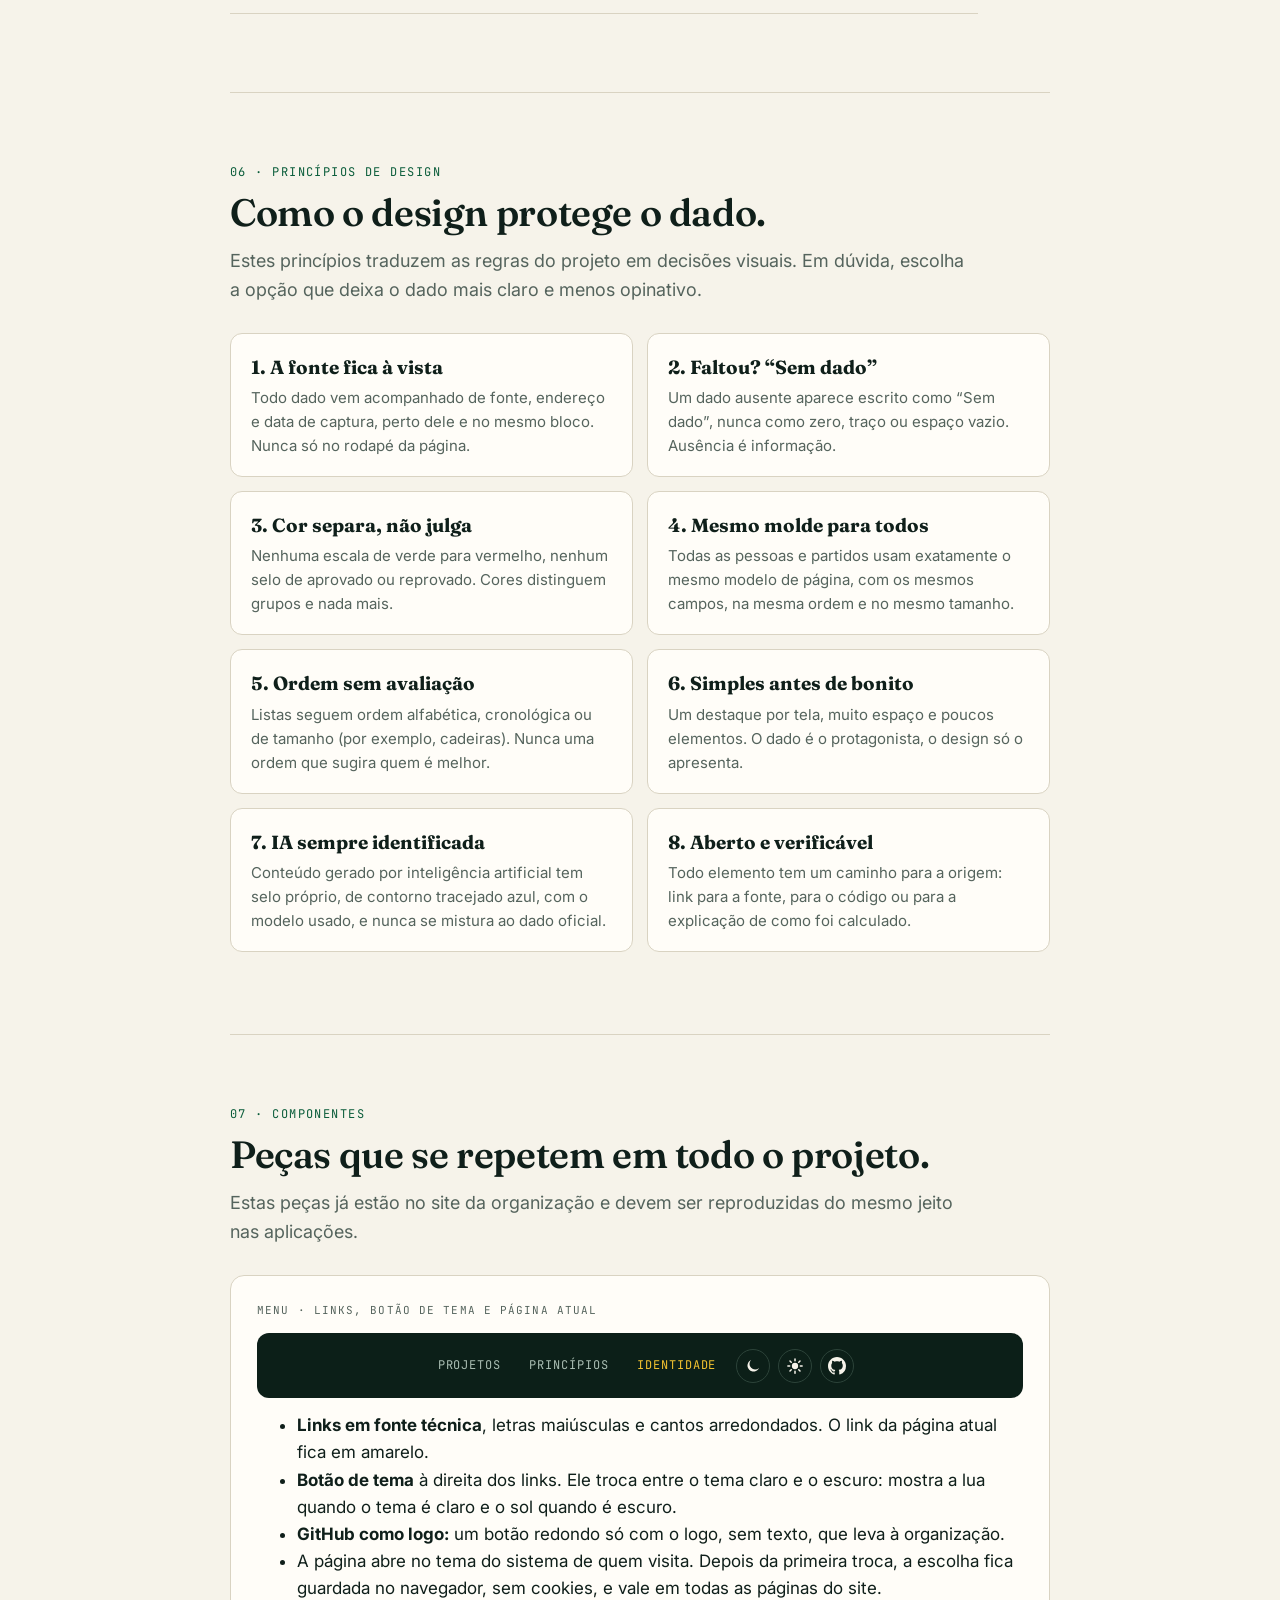
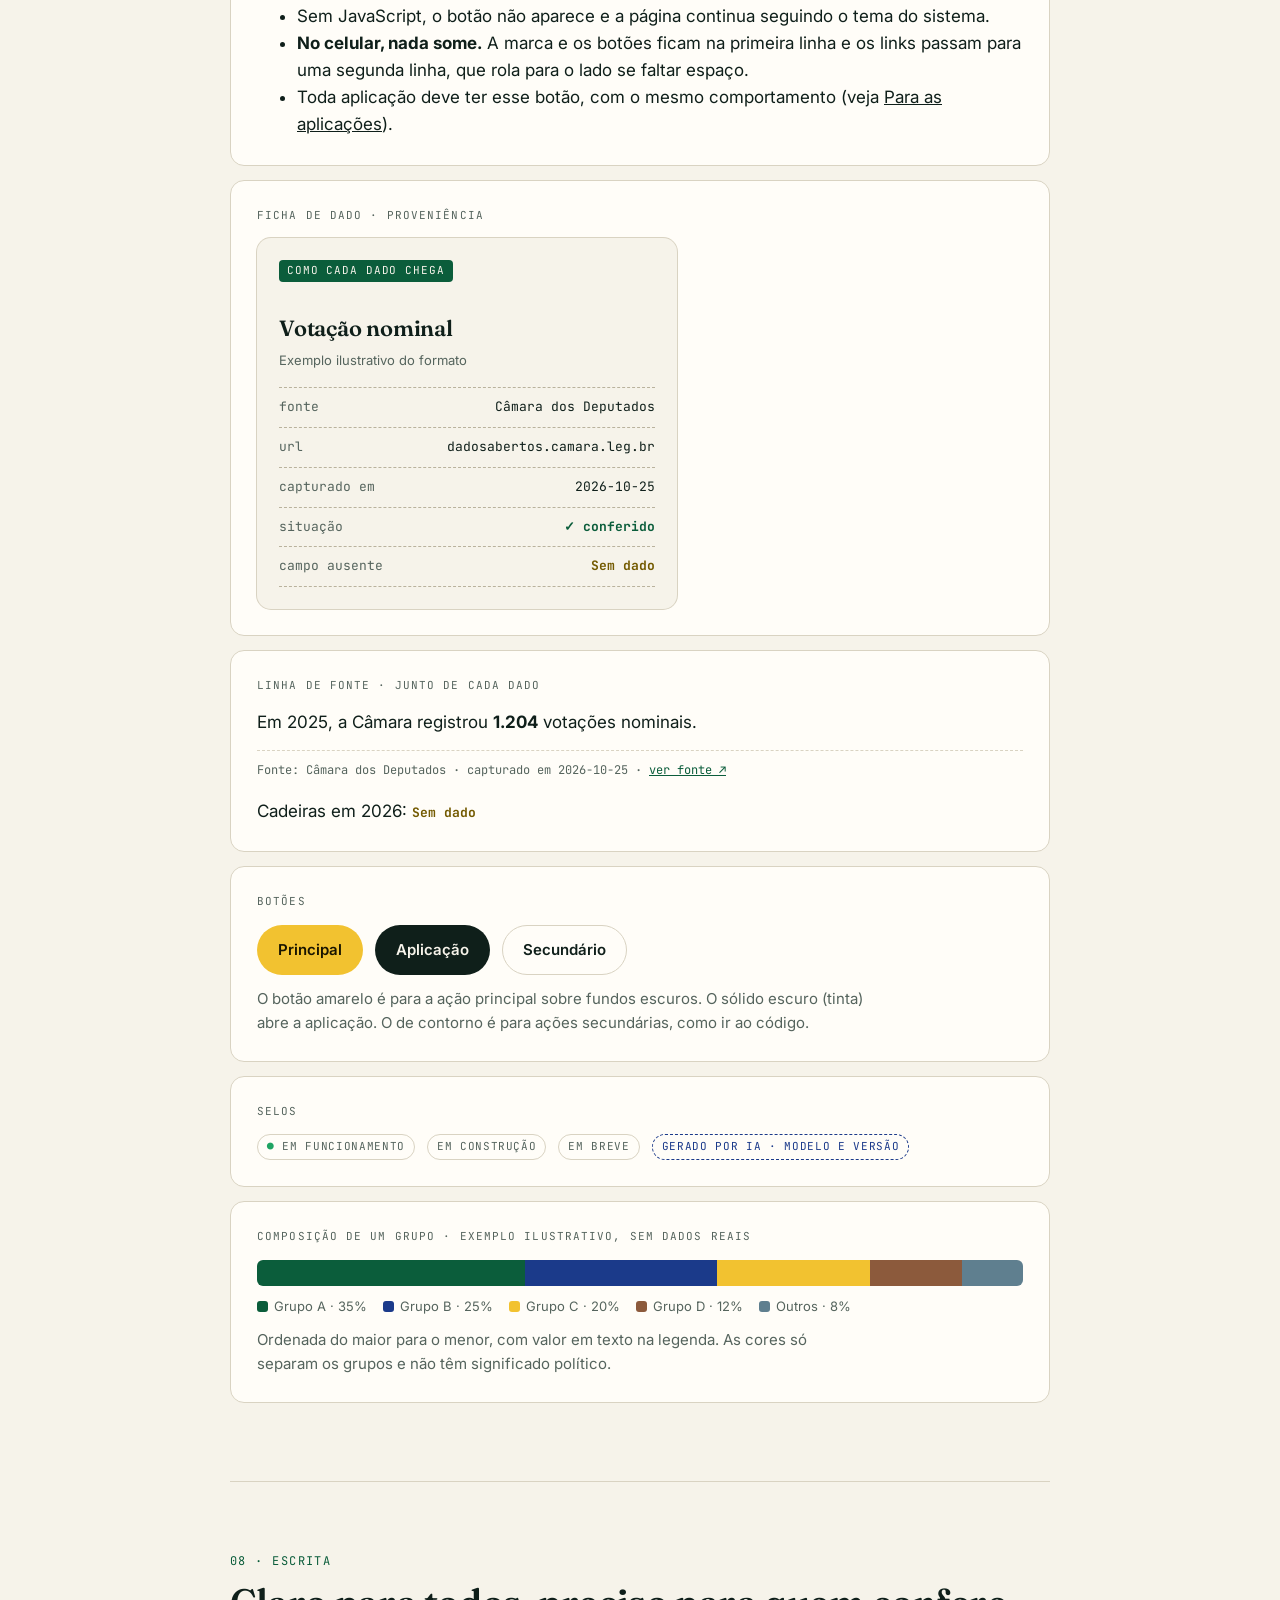
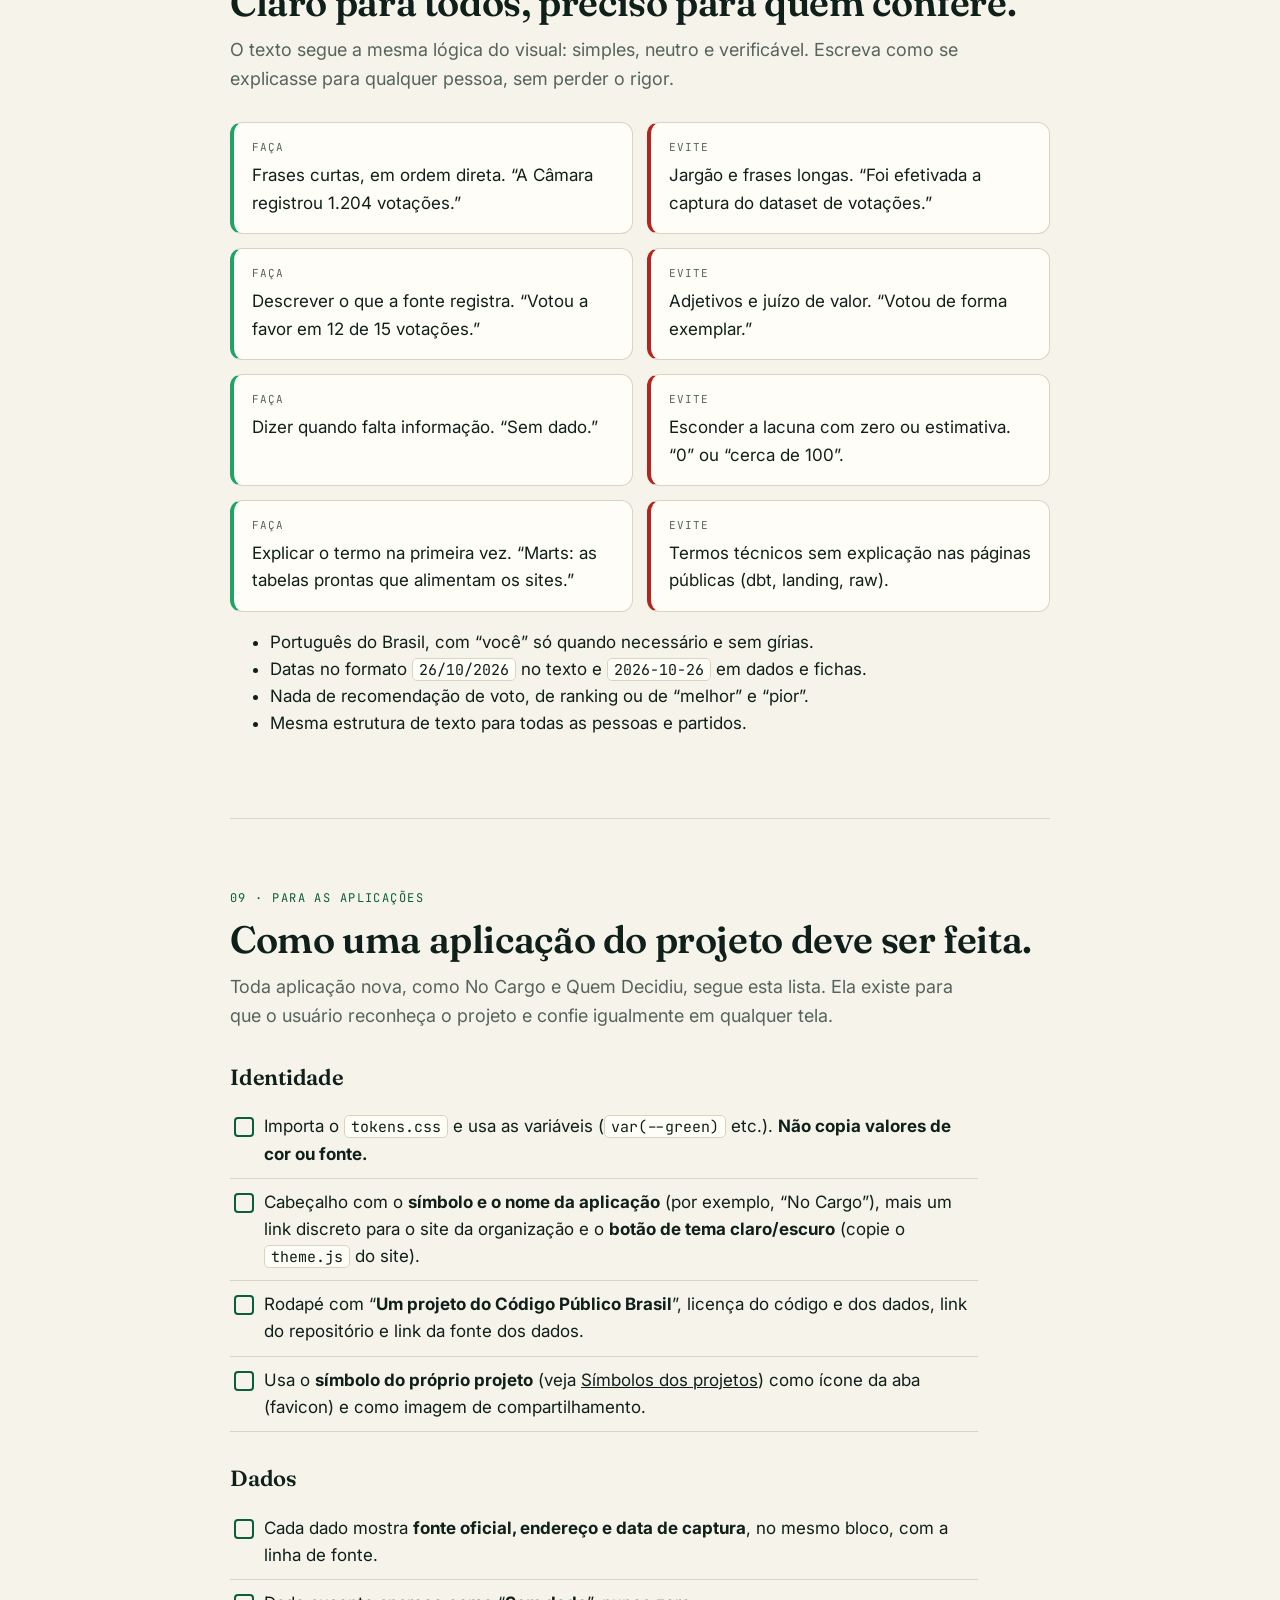
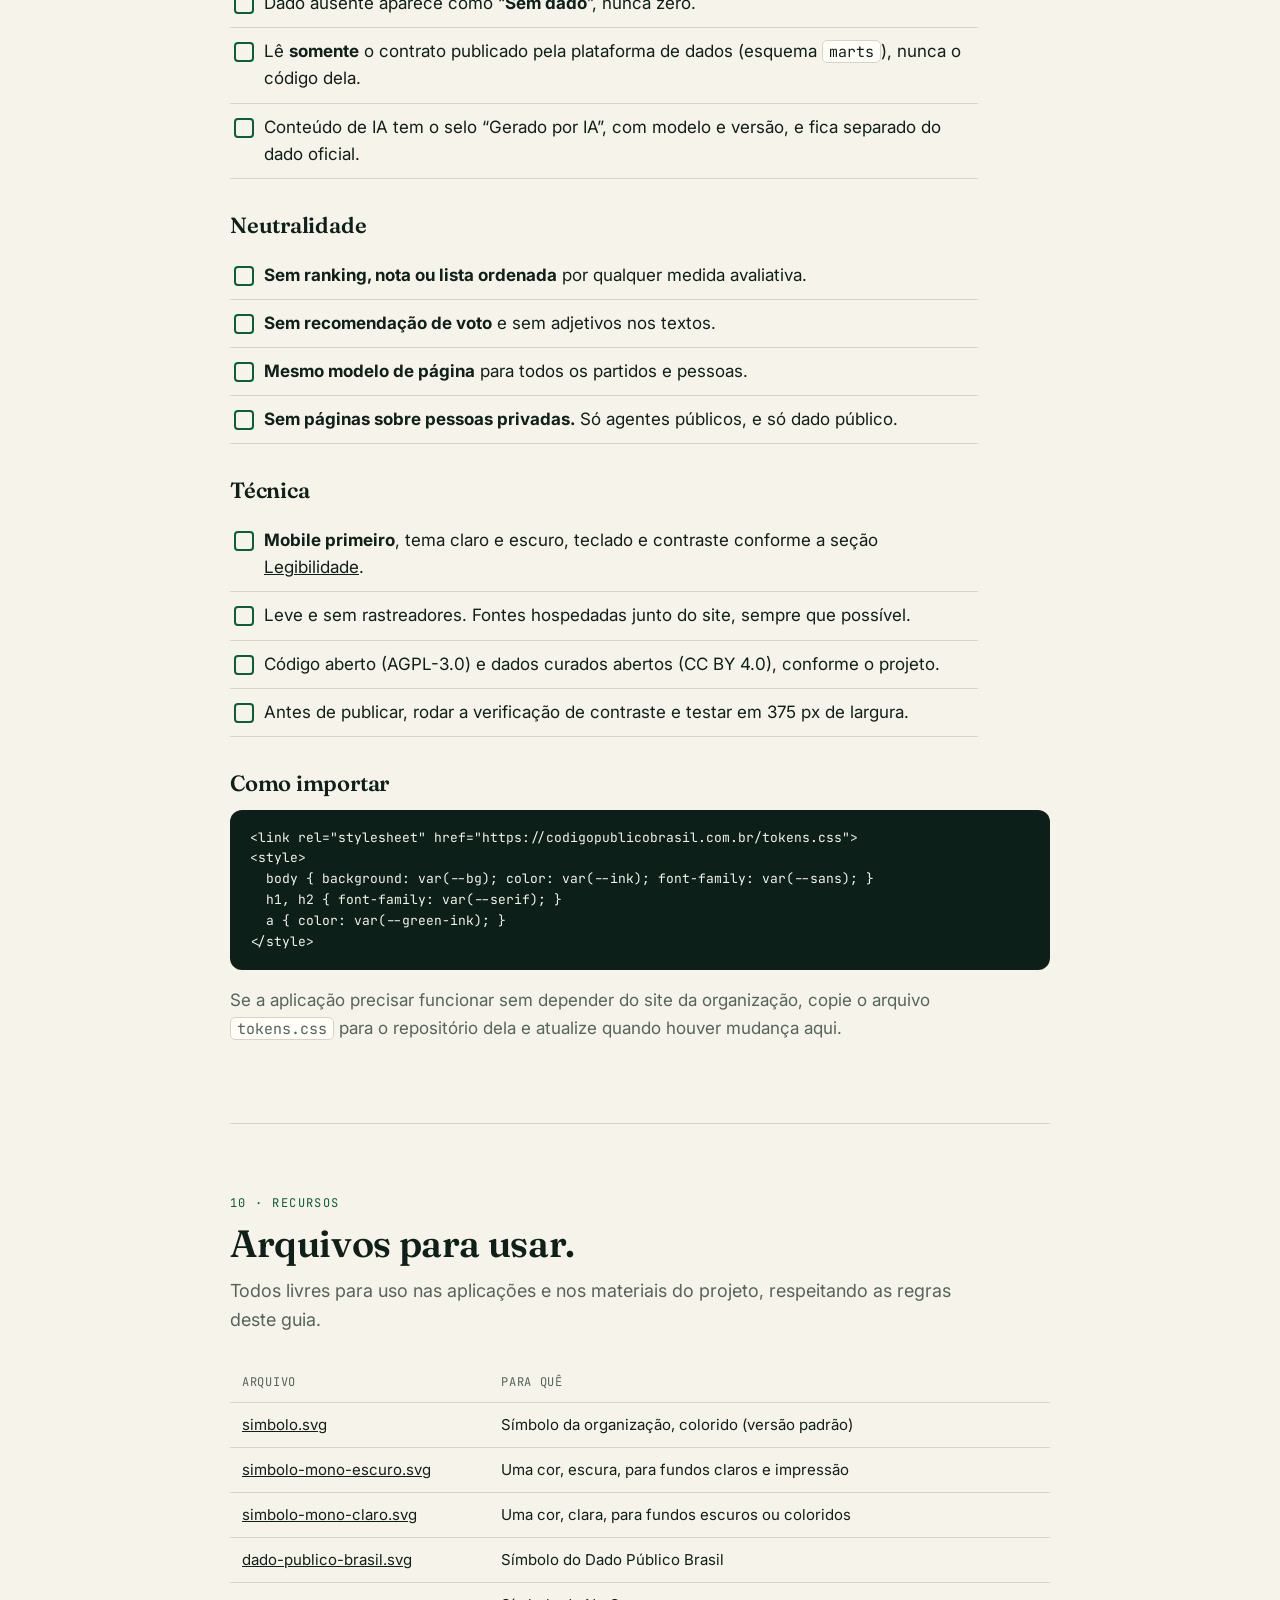
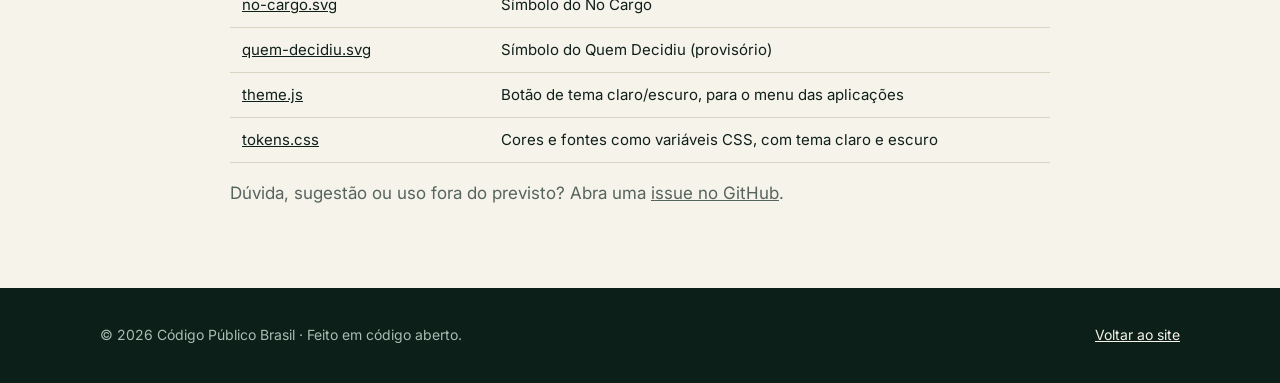
==== commit 807e62bd: "Usa o domínio próprio no exemplo de importação do tokens.css Co-Authored-By: Claude Sonnet 5.5 <nore" ====
--- a/identidade/index.html
+++ b/identidade/index.html
@@ -422,7 +422,7 @@
     </ul>
 
     <h3>Como importar</h3>
-<pre>&lt;link rel="stylesheet" href="https://codigo-publico-brasil.github.io/tokens.css"&gt;
+<pre>&lt;link rel="stylesheet" href="https://codigopublicobrasil.com.br/tokens.css"&gt;
 &lt;style&gt;
   body { background: var(--bg); color: var(--ink); font-family: var(--sans); }
   h1, h2 { font-family: var(--serif); }
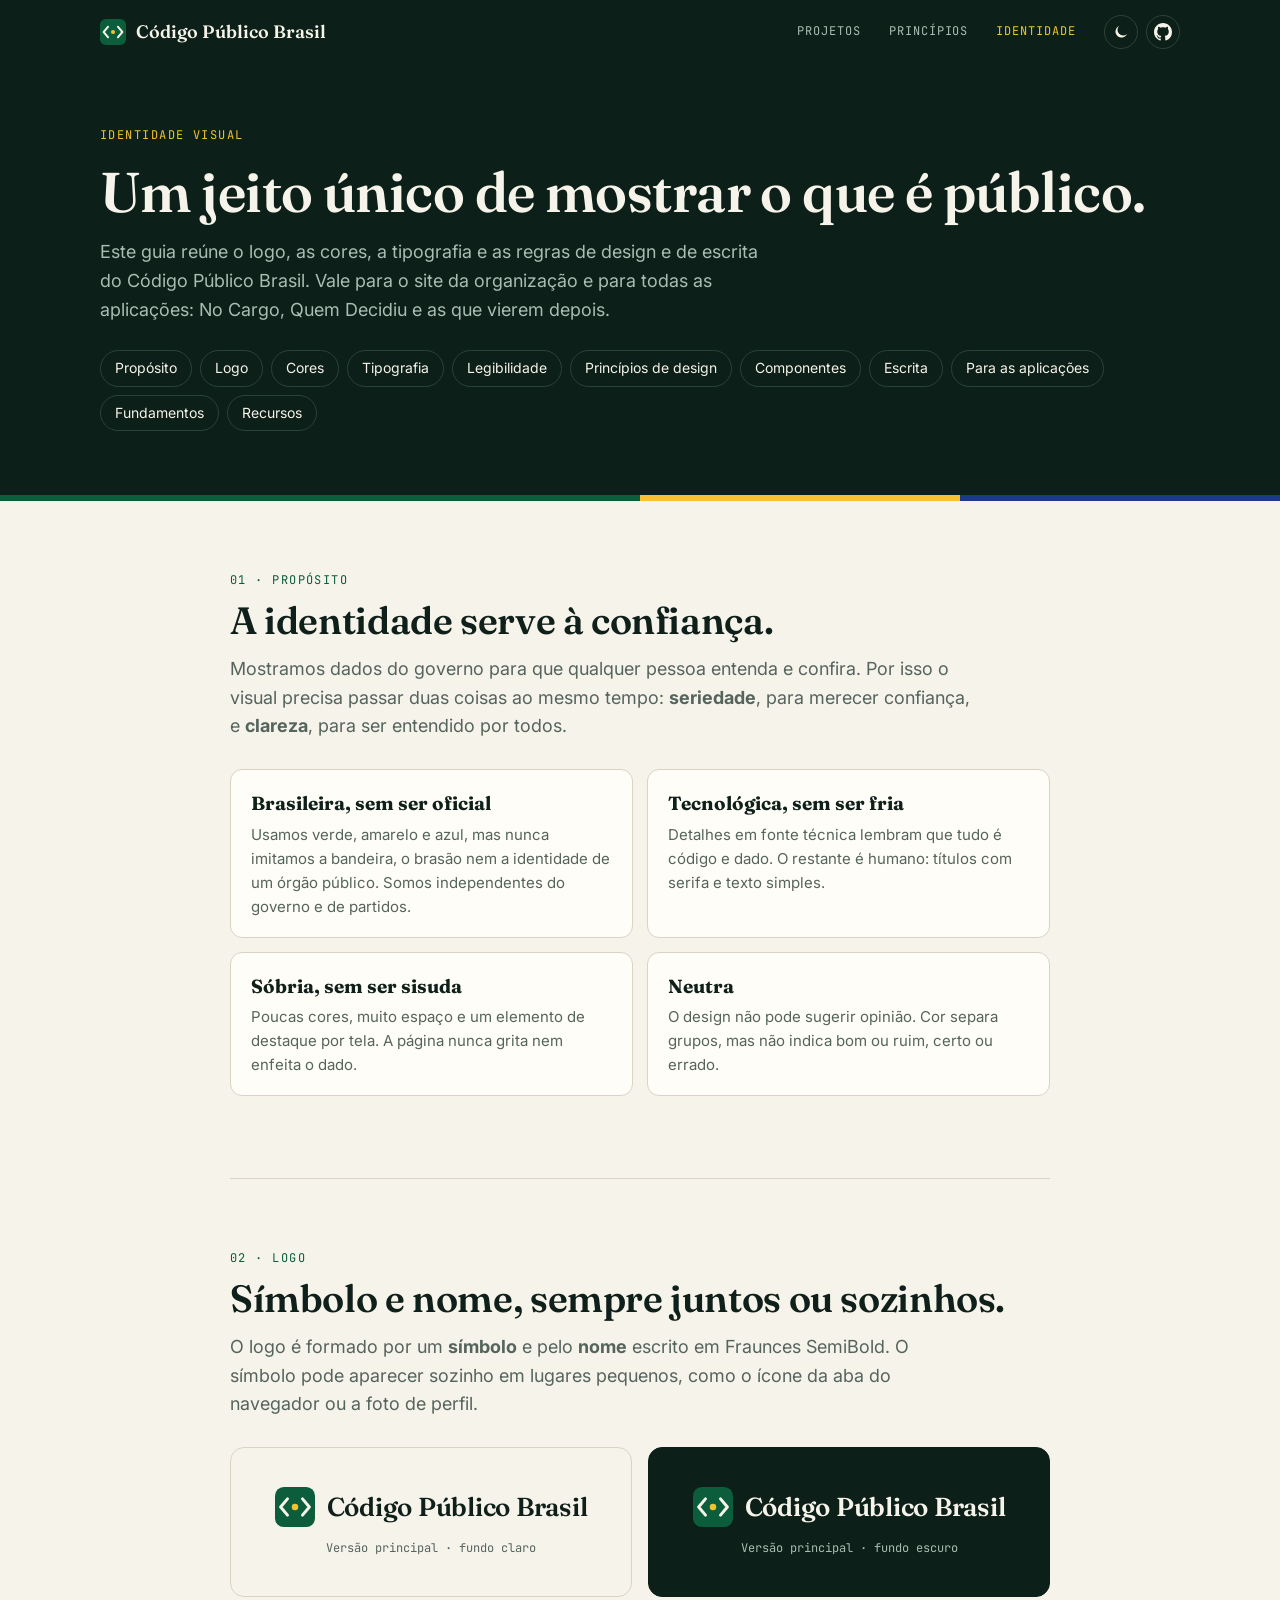
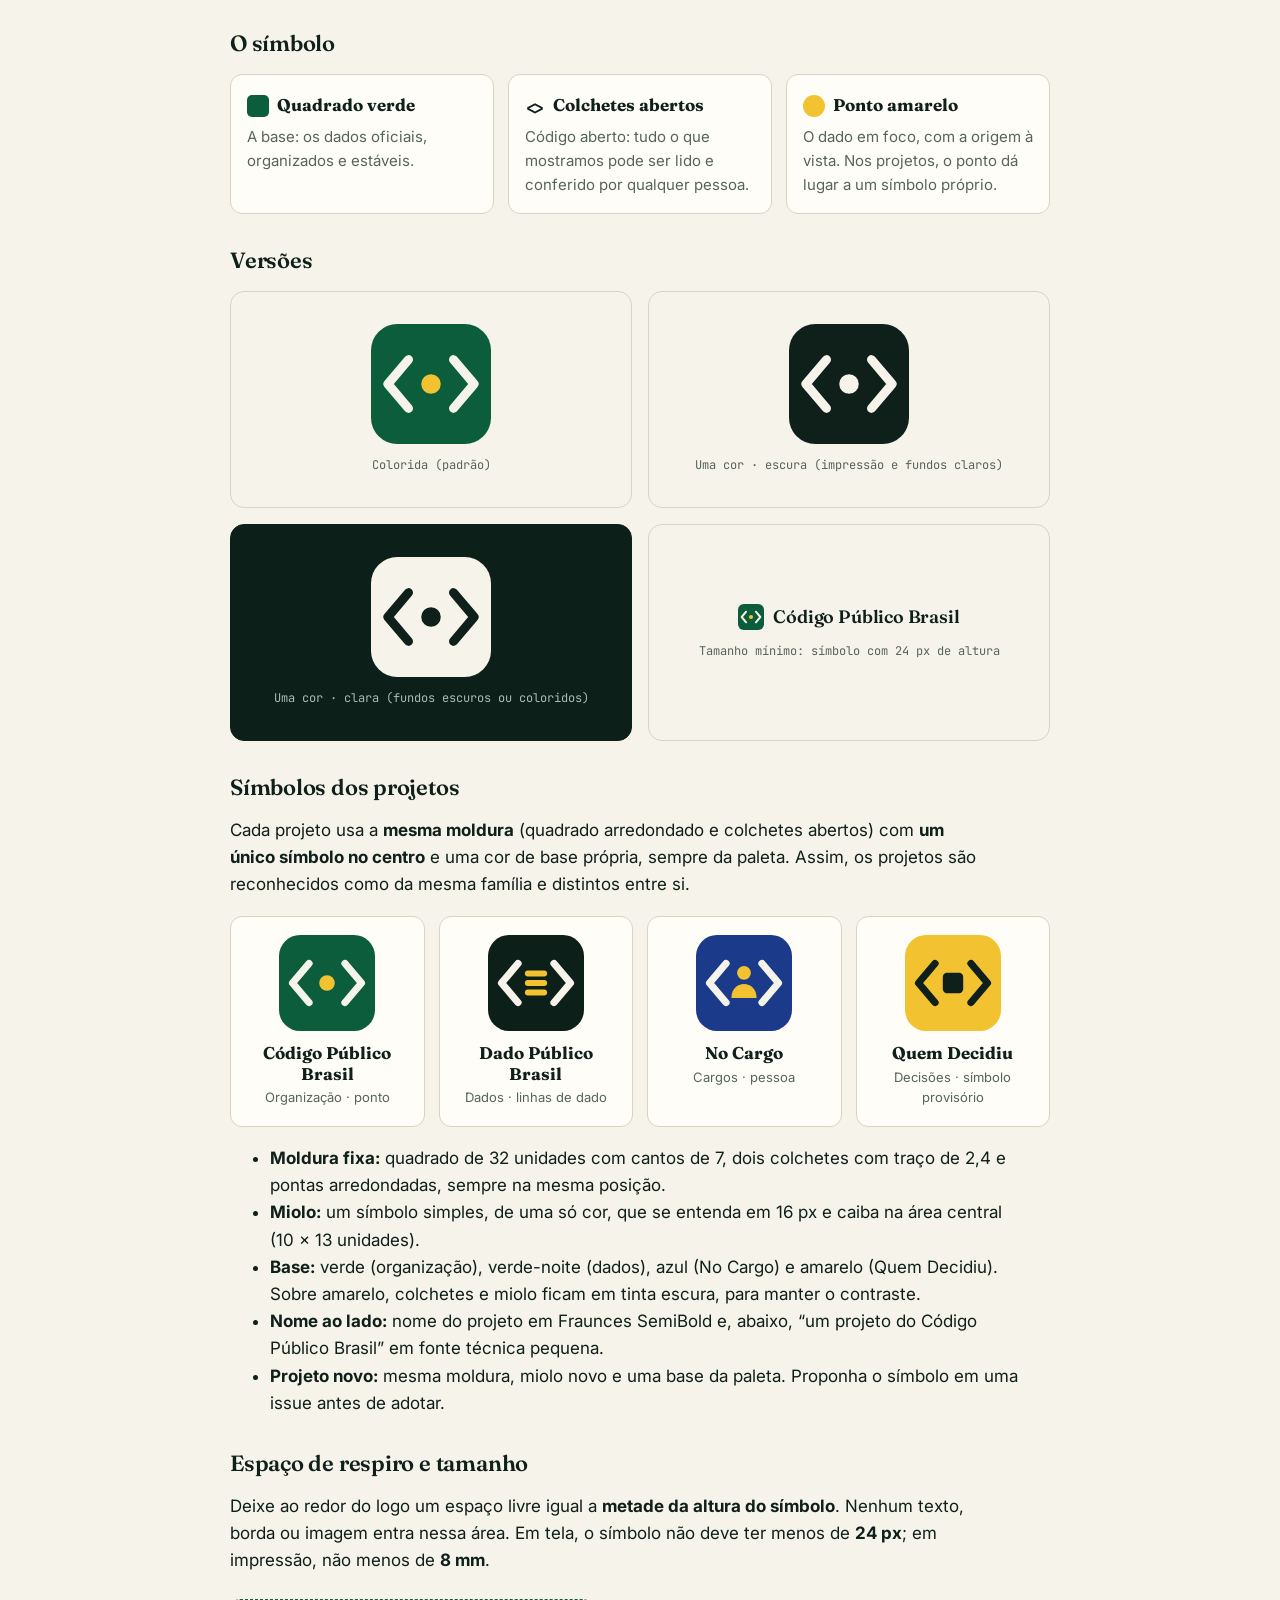
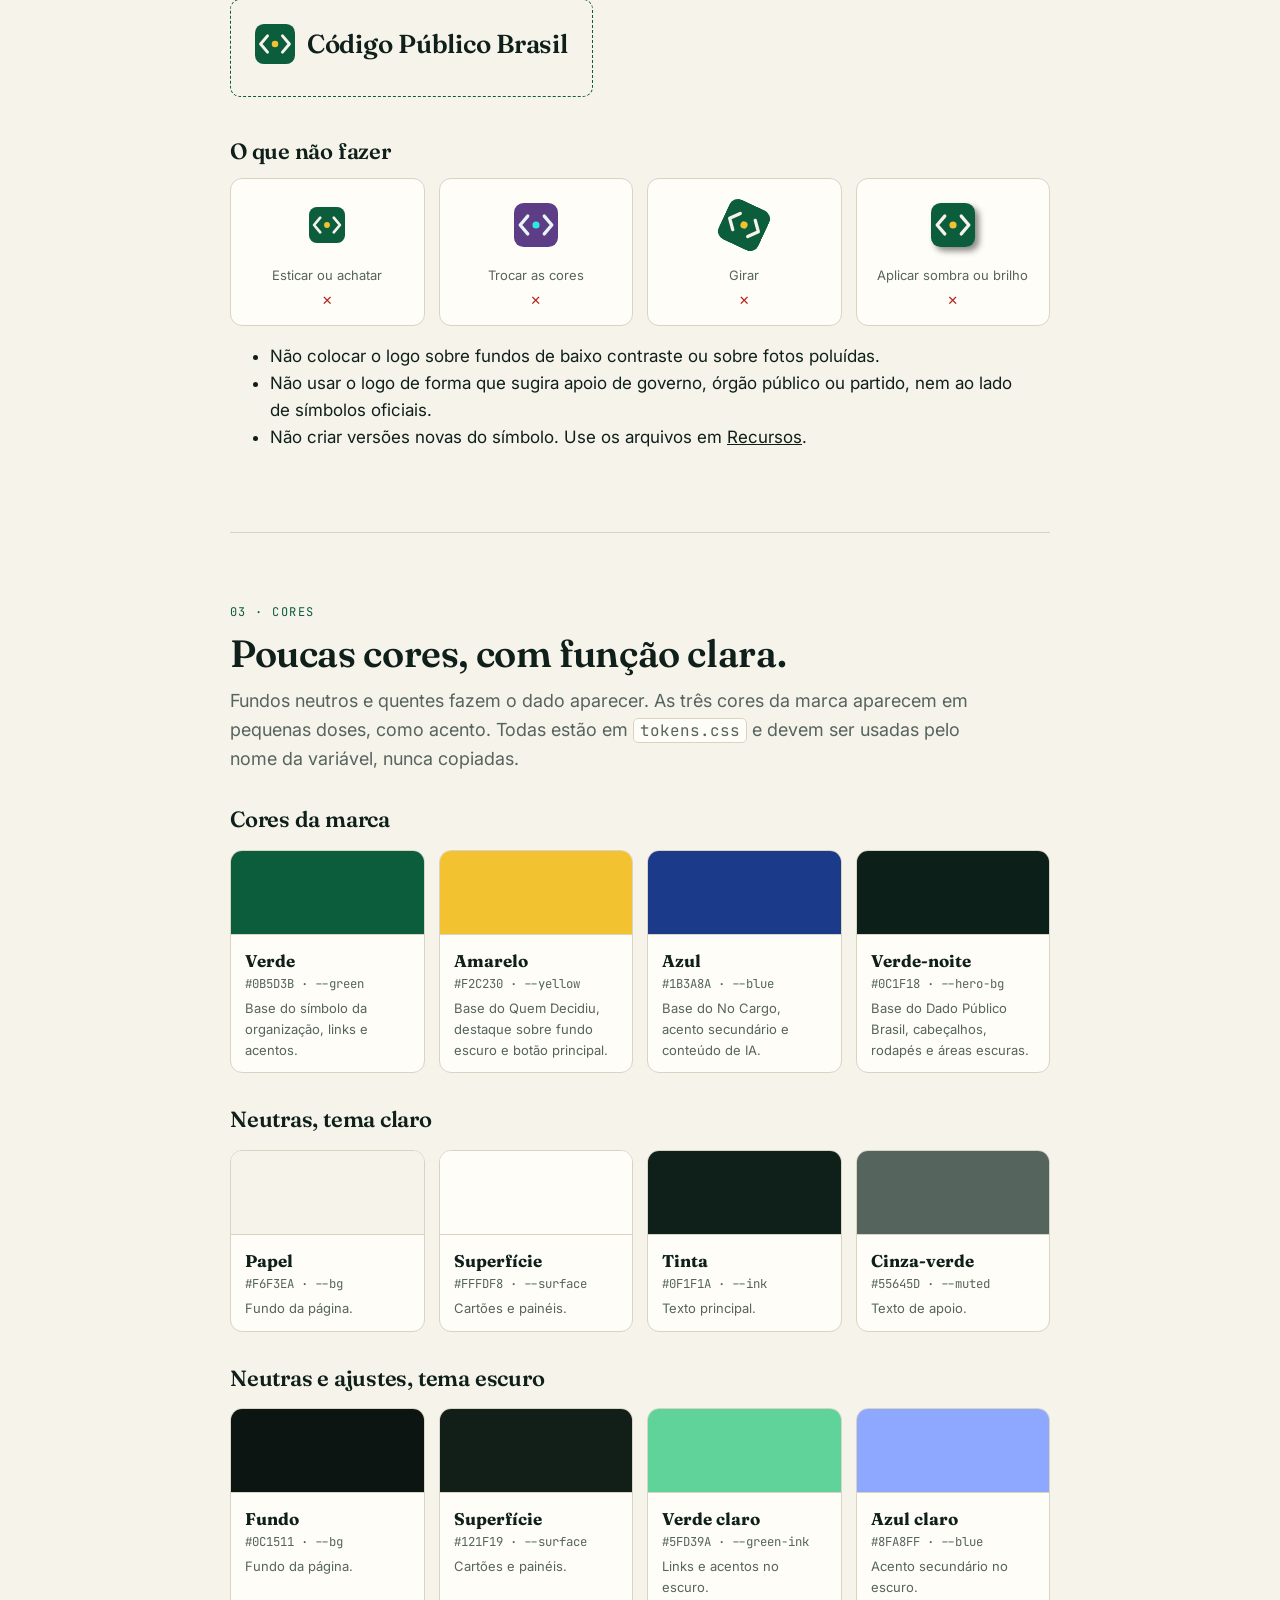
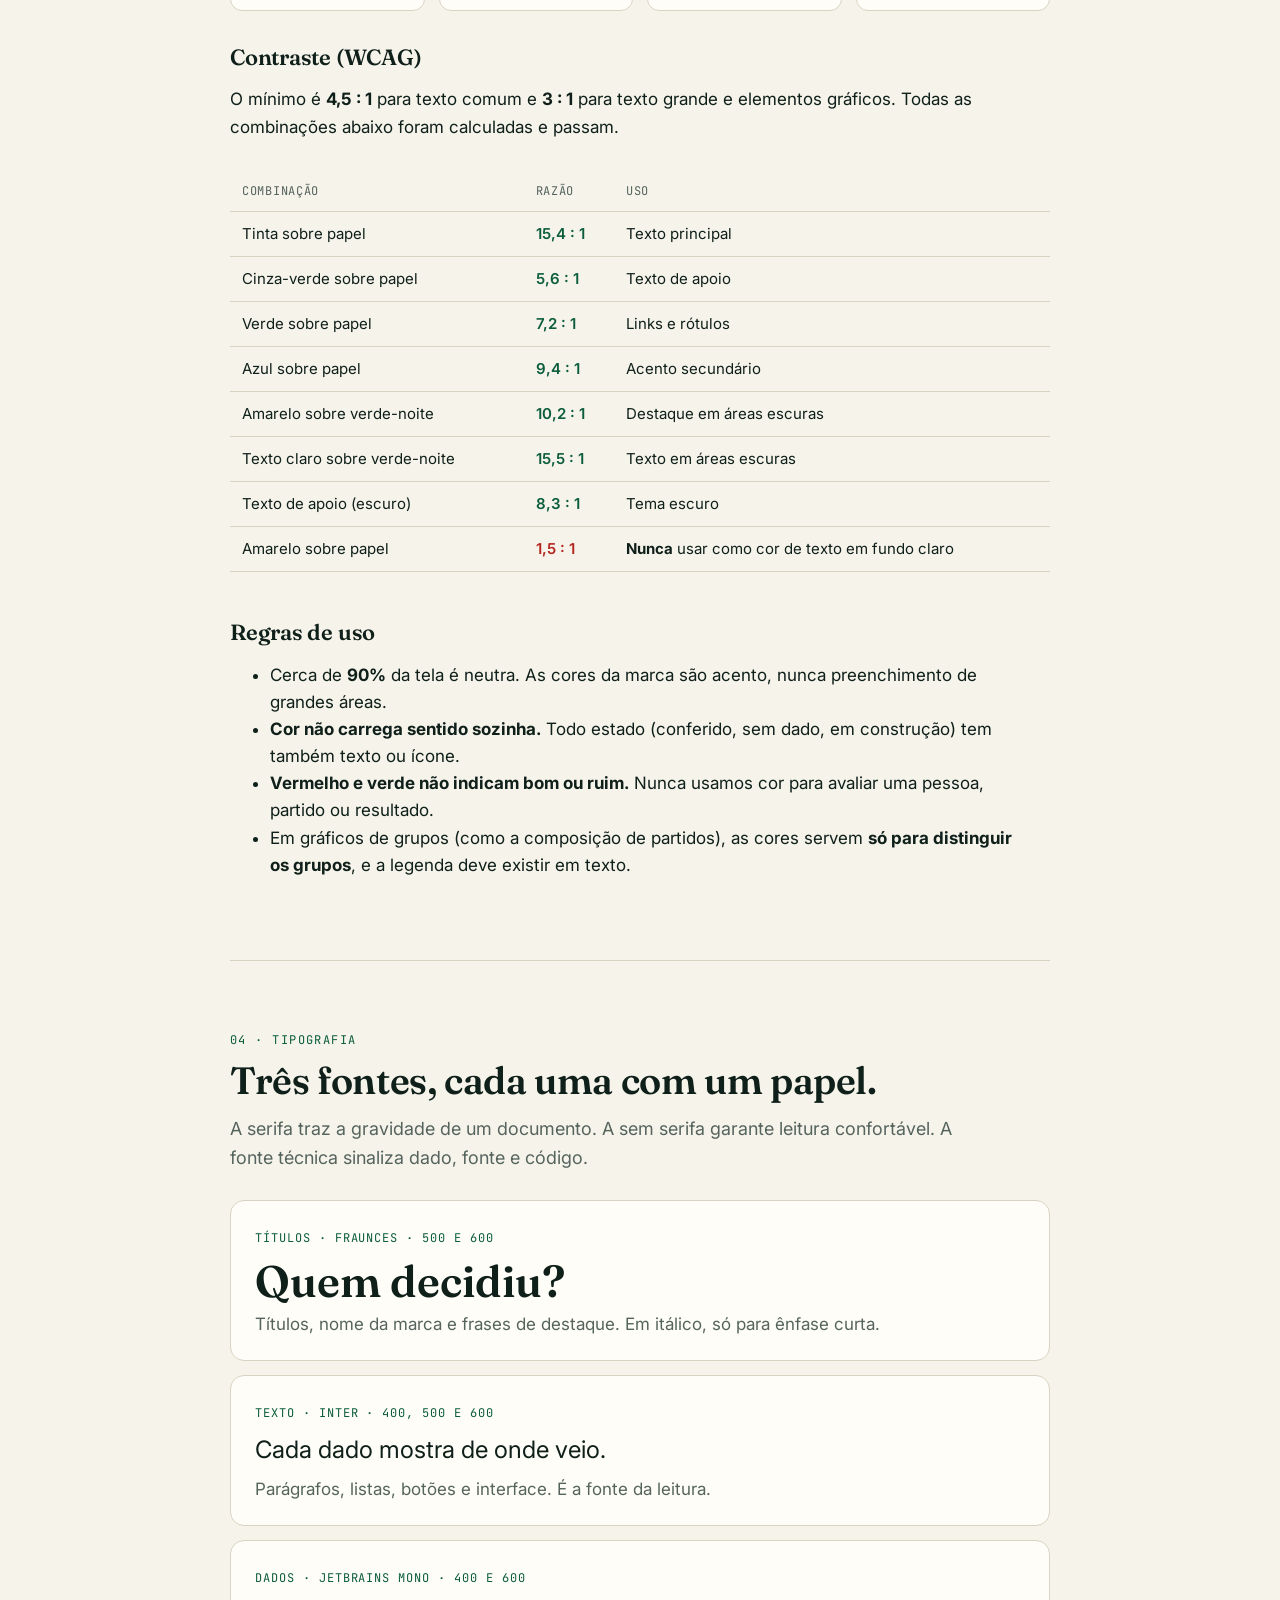
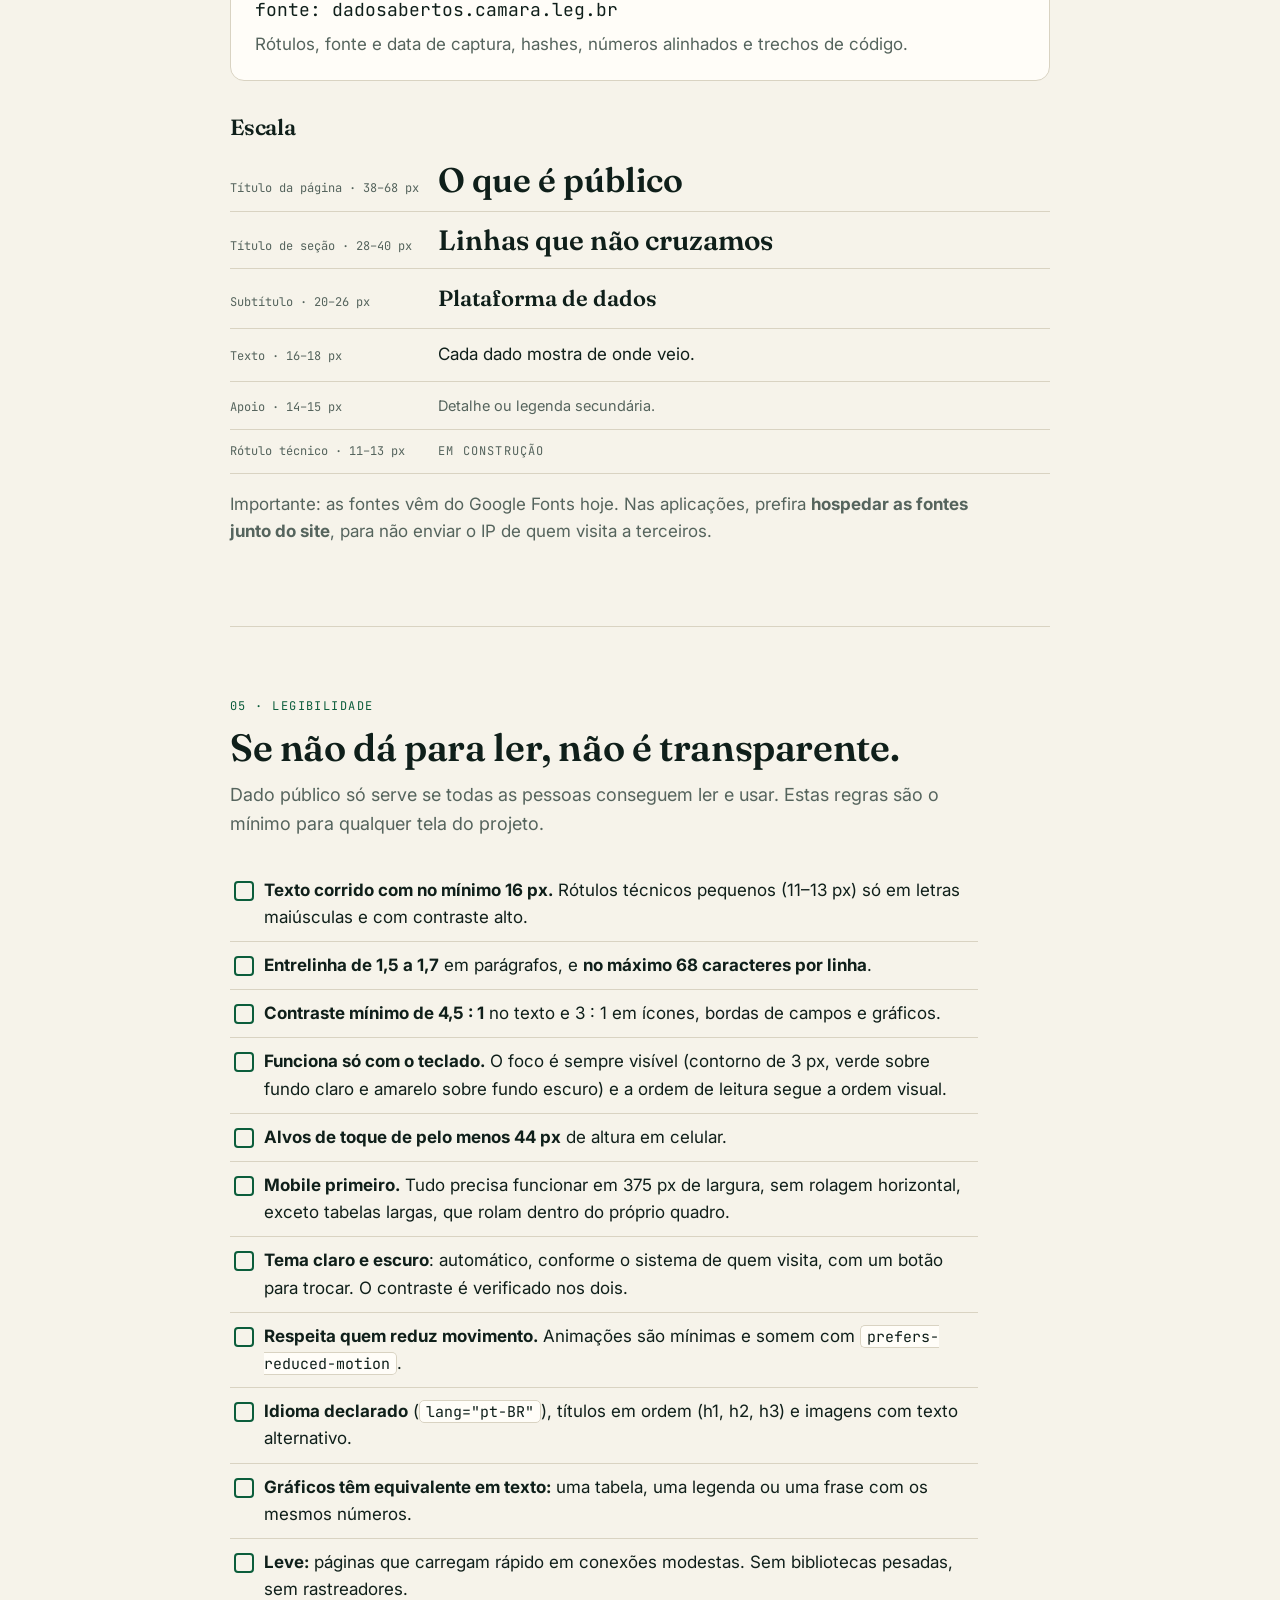
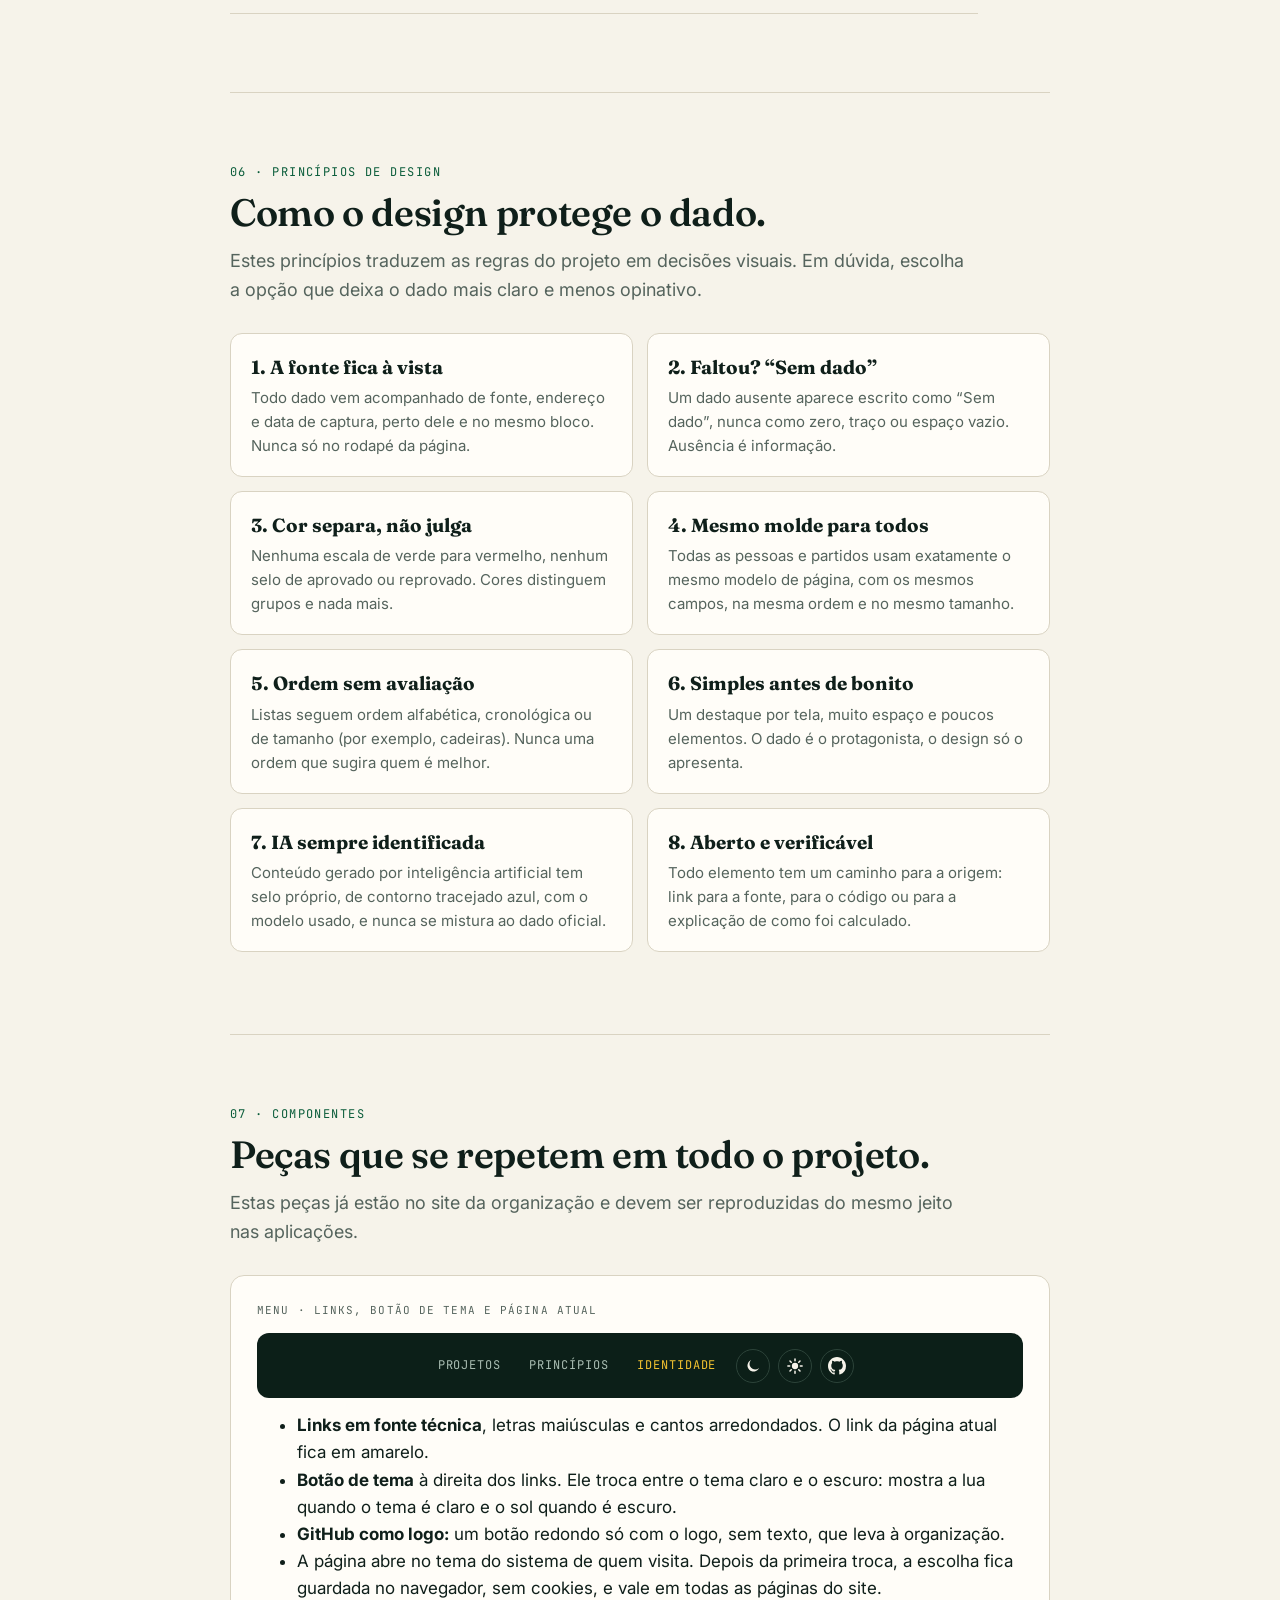
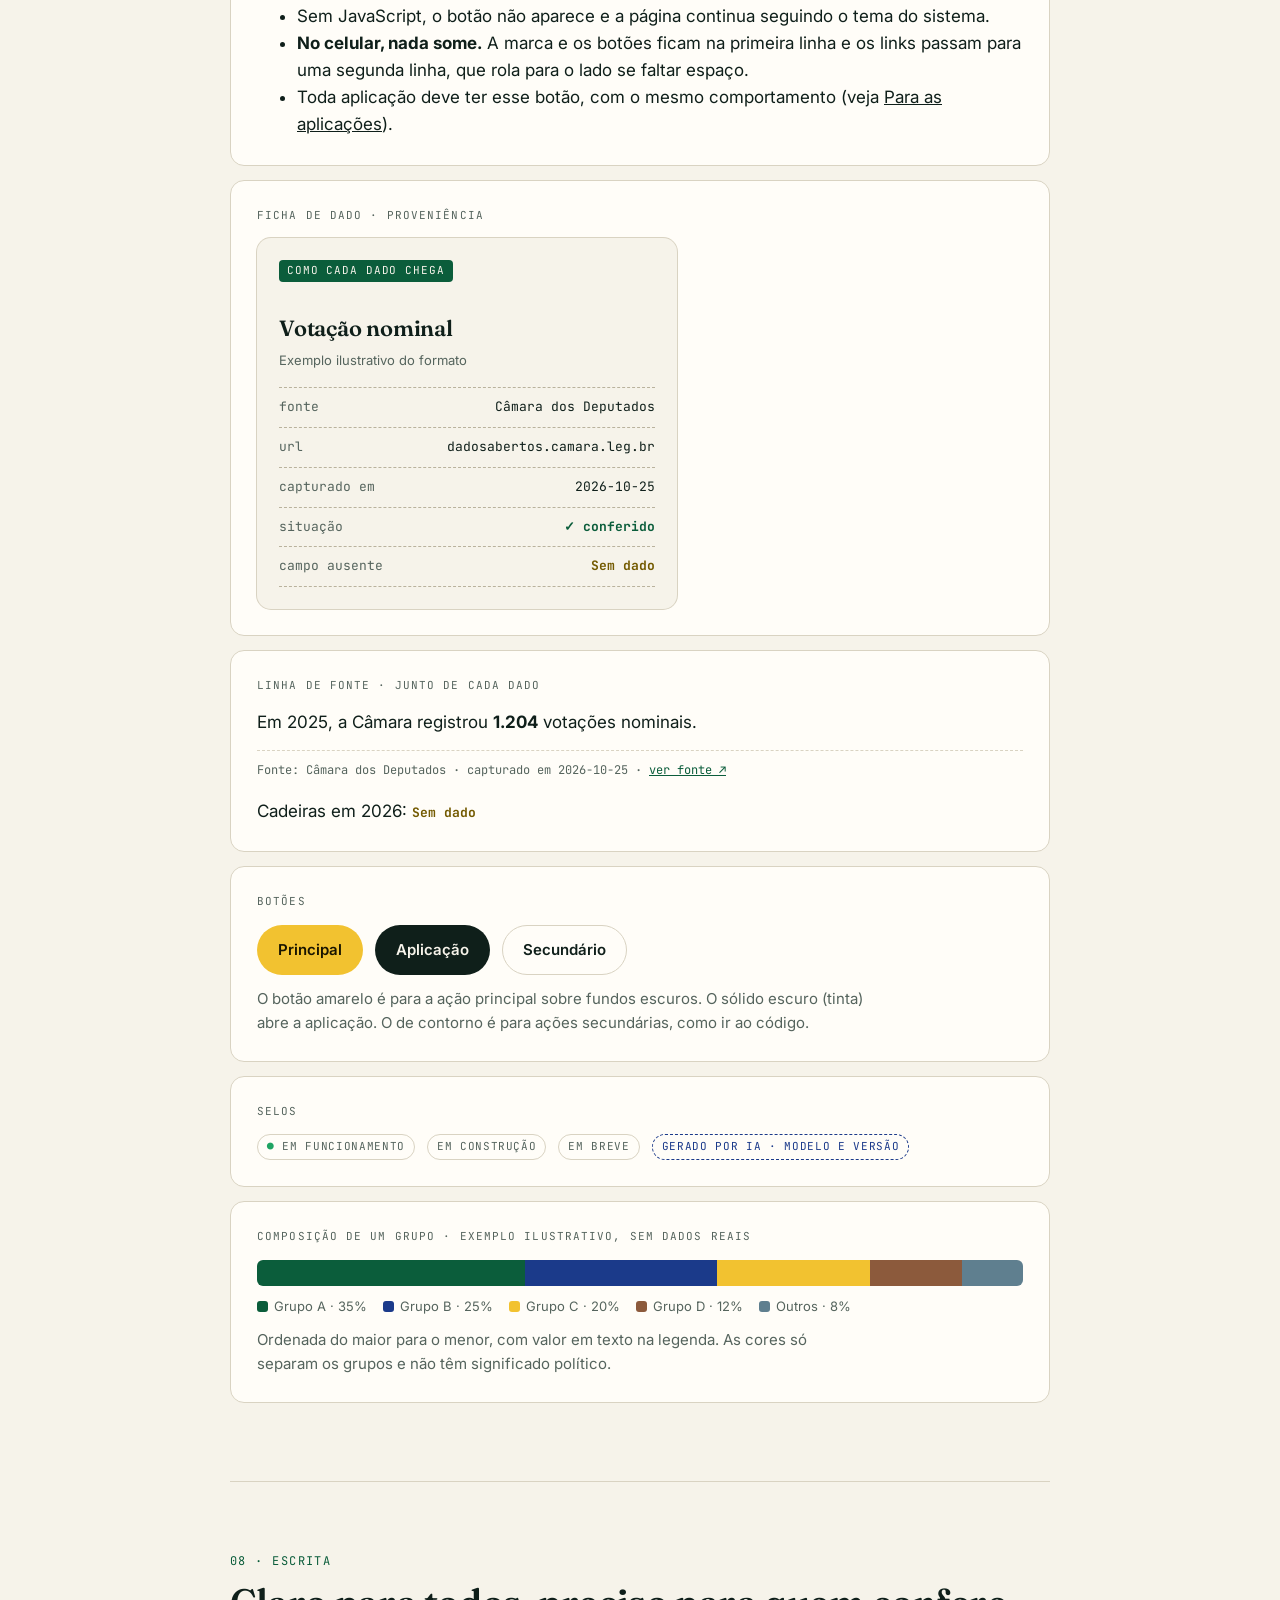
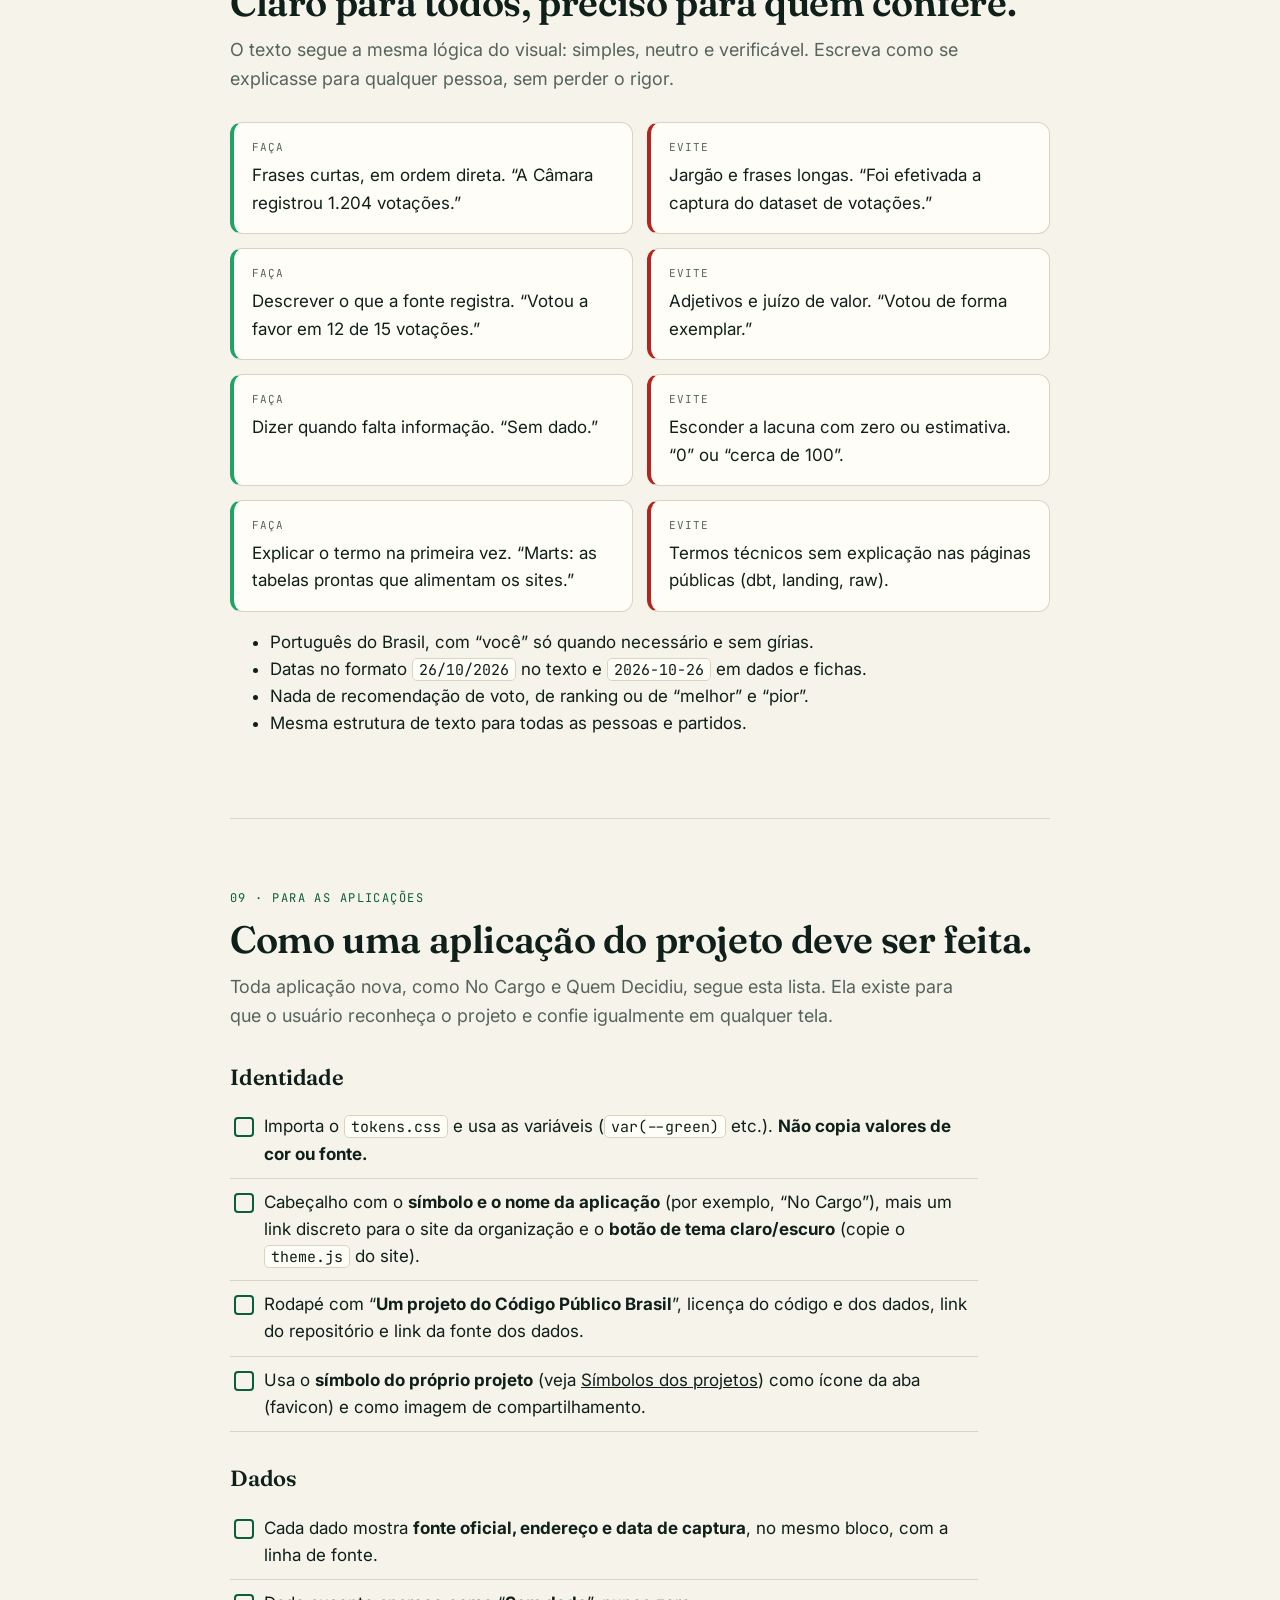
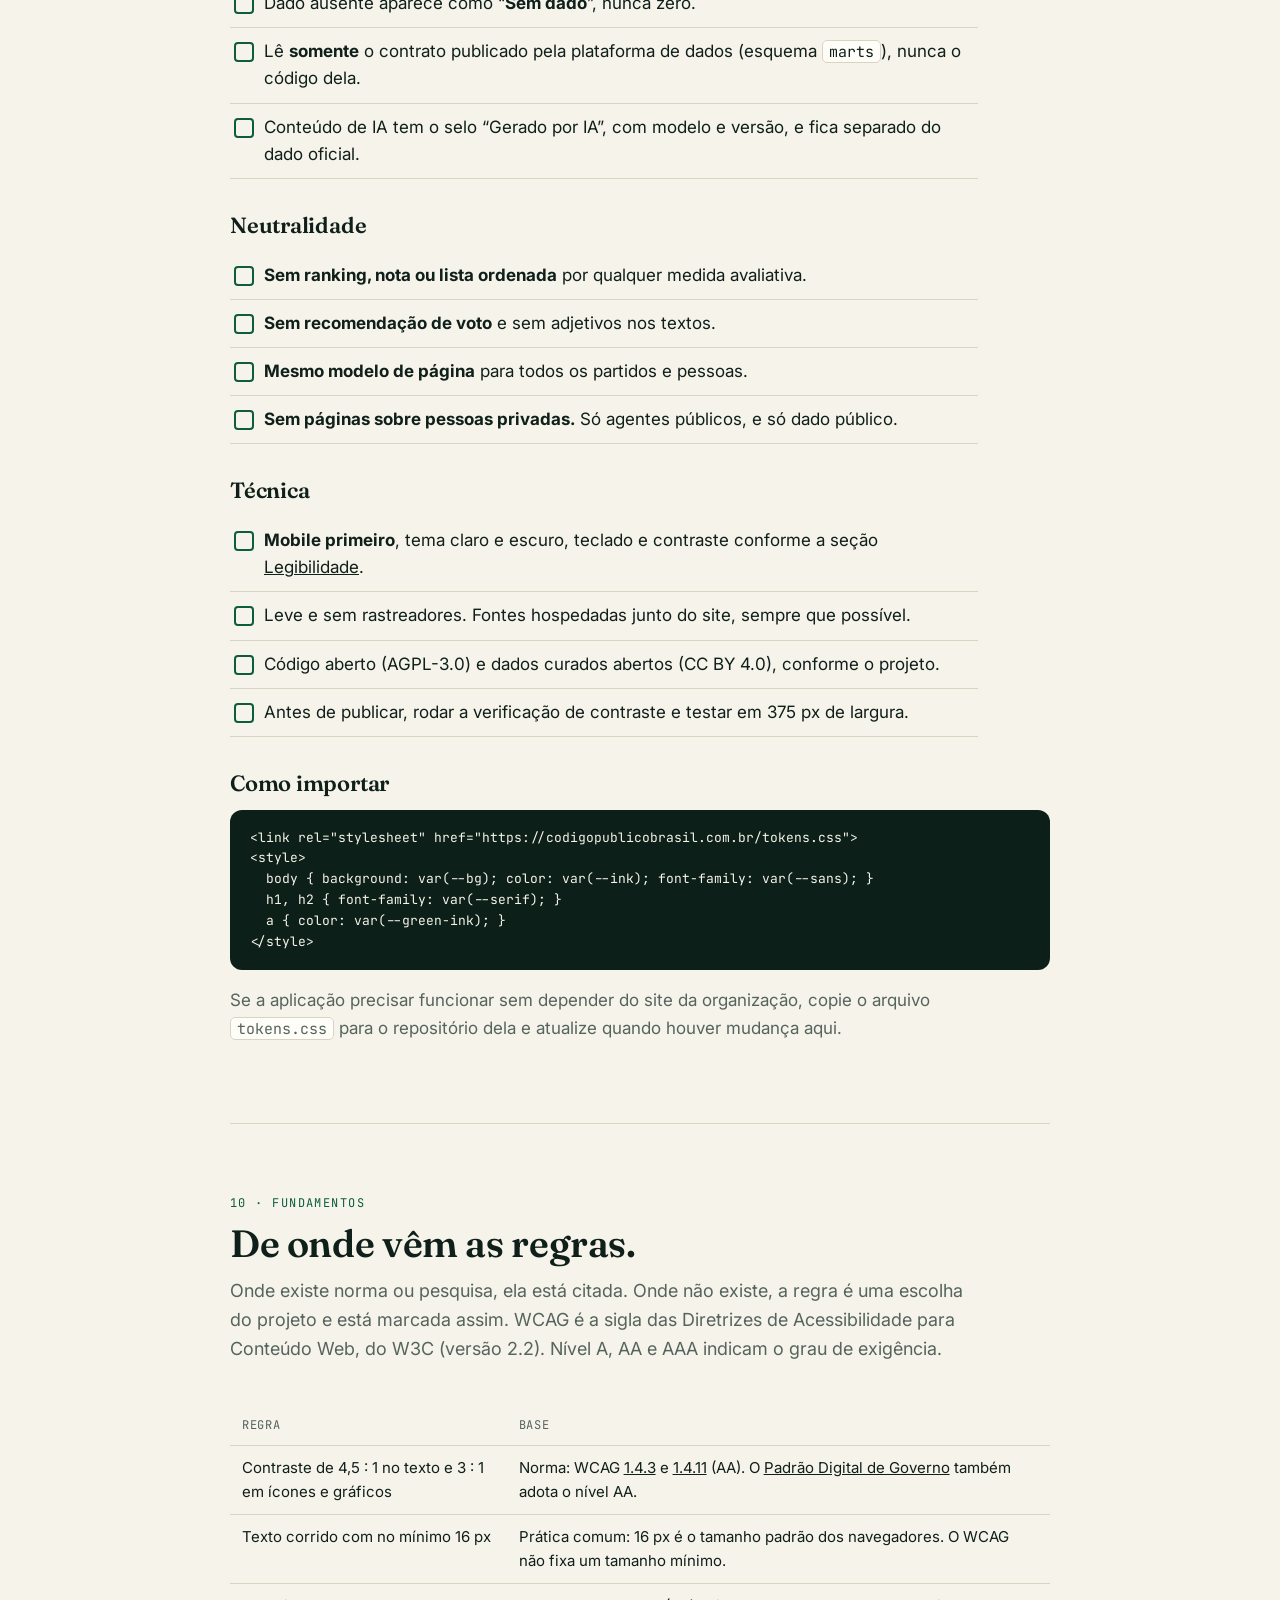
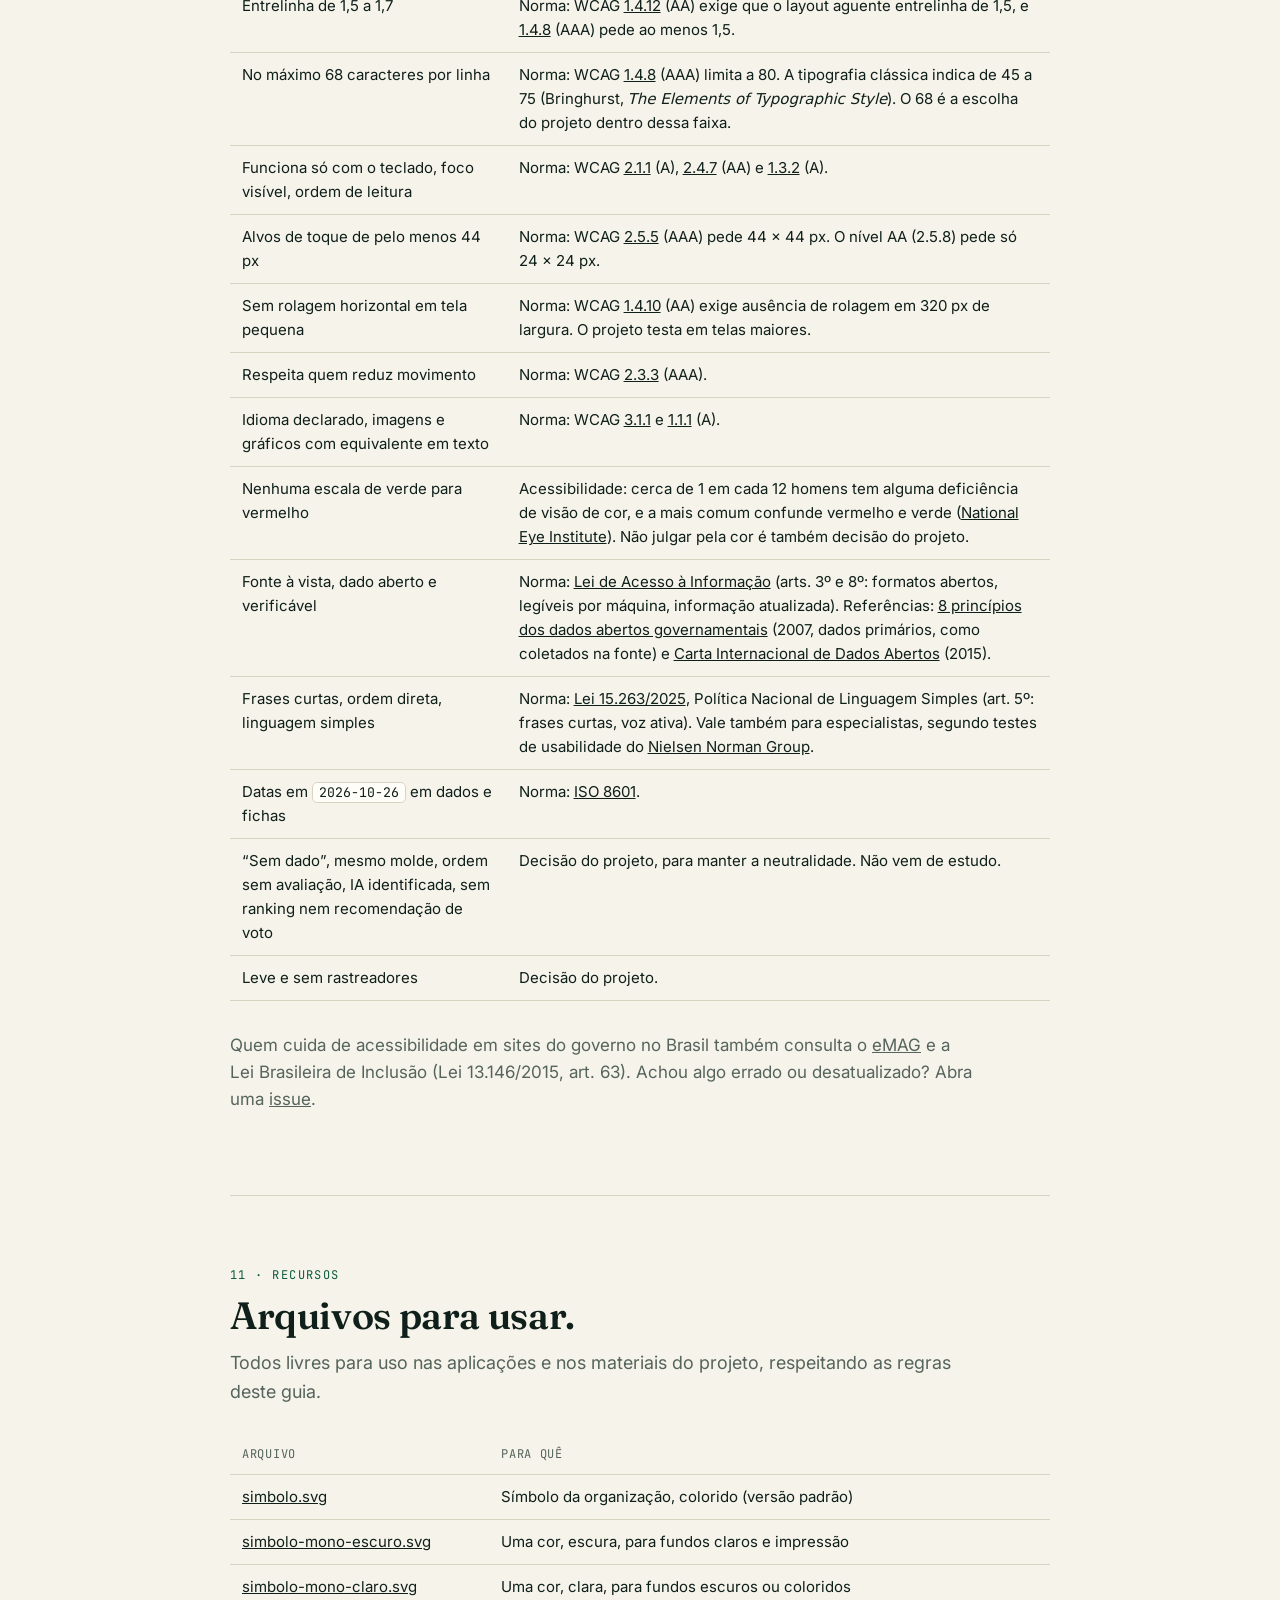
==== commit 26b6e8d6: "Adiciona fundamentos das regras de identidade e corrige o contraste do foco Co-Authored-By: Claude S" ====
--- a/identidade/index.html
+++ b/identidade/index.html
@@ -4,8 +4,68 @@
   <meta charset="utf-8">
   <meta name="viewport" content="width=device-width, initial-scale=1">
   <title>Identidade visual · Código Público Brasil</title>
-  <meta name="description" content="Logo, cores, tipografia, princípios de design e regras para as aplicações do Código Público Brasil.">
+  <meta name="description" content="Logo, cores, tipografia, princípios de design, legibilidade, regras de escrita e como as aplicações do Código Público Brasil (No Cargo, Quem Decidiu e outras) devem ser feitas.">
+  <link rel="canonical" href="https://codigopublicobrasil.com.br/identidade/">
+  <meta name="theme-color" content="#0c1f18">
+  <meta property="og:type" content="website">
+  <meta property="og:locale" content="pt_BR">
+  <meta property="og:site_name" content="Código Público Brasil">
+  <meta property="og:title" content="Identidade visual · Código Público Brasil">
+  <meta property="og:description" content="Logo, cores, tipografia, princípios de design, legibilidade, regras de escrita e como as aplicações do Código Público Brasil (No Cargo, Quem Decidiu e outras) devem ser feitas.">
+  <meta property="og:url" content="https://codigopublicobrasil.com.br/identidade/">
+  <meta property="og:image" content="https://codigopublicobrasil.com.br/og.png">
+  <meta property="og:image:width" content="1200">
+  <meta property="og:image:height" content="630">
+  <meta property="og:image:alt" content="Código Público Brasil: o que é público precisa ser verificável.">
+  <meta name="twitter:card" content="summary_large_image">
+  <meta name="twitter:title" content="Identidade visual · Código Público Brasil">
+  <meta name="twitter:description" content="Logo, cores, tipografia, princípios de design, legibilidade, regras de escrita e como as aplicações do Código Público Brasil (No Cargo, Quem Decidiu e outras) devem ser feitas.">
+  <meta name="twitter:image" content="https://codigopublicobrasil.com.br/og.png">
+  <link rel="alternate" type="text/plain" href="https://codigopublicobrasil.com.br/llms.txt" title="Resumo para agentes de IA">
   <link rel="icon" href="logos/simbolo.svg" type="image/svg+xml">
+  <link rel="apple-touch-icon" href="../apple-touch-icon.png">
+  <script type="application/ld+json">
+{
+  "@context": "https://schema.org",
+  "@graph": [
+    {
+      "@type": "WebPage",
+      "@id": "https://codigopublicobrasil.com.br/identidade/#pagina",
+      "url": "https://codigopublicobrasil.com.br/identidade/",
+      "name": "Identidade visual · Código Público Brasil",
+      "description": "Logo, cores, tipografia, princípios de design, legibilidade, regras de escrita e como as aplicações do Código Público Brasil (No Cargo, Quem Decidiu e outras) devem ser feitas.",
+      "inLanguage": "pt-BR",
+      "isPartOf": {
+        "@id": "https://codigopublicobrasil.com.br/#site"
+      },
+      "about": {
+        "@id": "https://codigopublicobrasil.com.br/#organizacao"
+      },
+      "breadcrumb": {
+        "@id": "https://codigopublicobrasil.com.br/identidade/#trilha"
+      }
+    },
+    {
+      "@type": "BreadcrumbList",
+      "@id": "https://codigopublicobrasil.com.br/identidade/#trilha",
+      "itemListElement": [
+        {
+          "@type": "ListItem",
+          "position": 1,
+          "name": "Código Público Brasil",
+          "item": "https://codigopublicobrasil.com.br/"
+        },
+        {
+          "@type": "ListItem",
+          "position": 2,
+          "name": "Identidade visual",
+          "item": "https://codigopublicobrasil.com.br/identidade/"
+        }
+      ]
+    }
+  ]
+}
+  </script>
   <link rel="preconnect" href="https://fonts.googleapis.com">
   <link rel="preconnect" href="https://fonts.gstatic.com" crossorigin>
   <link href="https://fonts.googleapis.com/css2?family=Fraunces:ital,opsz,wght@0,9..144,500;0,9..144,600;1,9..144,500&family=Inter:wght@400;500;600&family=JetBrains+Mono:wght@400;600&display=swap" rel="stylesheet">
@@ -48,6 +108,7 @@
       <a href="#componentes">Componentes</a>
       <a href="#escrita">Escrita</a>
       <a href="#apps">Para as aplicações</a>
+      <a href="#fundamentos">Fundamentos</a>
       <a href="#recursos">Recursos</a>
     </nav>
   </div>
@@ -238,9 +299,9 @@
       <li><b>Texto corrido com no mínimo 16 px.</b> Rótulos técnicos pequenos (11–13 px) só em letras maiúsculas e com contraste alto.</li>
       <li><b>Entrelinha de 1,5 a 1,7</b> em parágrafos, e <b>no máximo 68 caracteres por linha</b>.</li>
       <li><b>Contraste mínimo de 4,5 : 1</b> no texto e 3 : 1 em ícones, bordas de campos e gráficos.</li>
-      <li><b>Funciona só com o teclado.</b> O foco é sempre visível (contorno amarelo de 3 px) e a ordem de leitura segue a ordem visual.</li>
+      <li><b>Funciona só com o teclado.</b> O foco é sempre visível (contorno de 3 px, verde sobre fundo claro e amarelo sobre fundo escuro) e a ordem de leitura segue a ordem visual.</li>
       <li><b>Alvos de toque de pelo menos 44 px</b> de altura em celular.</li>
-      <li><b>Mobile primeiro.</b> Tudo precisa funcionar em 360 px de largura, sem rolagem horizontal, exceto tabelas largas, que rolam dentro do próprio quadro.</li>
+      <li><b>Mobile primeiro.</b> Tudo precisa funcionar em 375 px de largura, sem rolagem horizontal, exceto tabelas largas, que rolam dentro do próprio quadro.</li>
       <li><b>Tema claro e escuro</b>: automático, conforme o sistema de quem visita, com um botão para trocar. O contraste é verificado nos dois.</li>
       <li><b>Respeita quem reduz movimento.</b> Animações são mínimas e somem com <code>prefers-reduced-motion</code>.</li>
       <li><b>Idioma declarado</b> (<code>lang="pt-BR"</code>), títulos em ordem (h1, h2, h3) e imagens com texto alternativo.</li>
@@ -431,9 +492,39 @@
     <p class="muted">Se a aplicação precisar funcionar sem depender do site da organização, copie o arquivo <code>tokens.css</code> para o repositório dela e atualize quando houver mudança aqui.</p>
   </section>
 
+  <!-- FUNDAMENTOS -->
+  <section class="bloco" id="fundamentos">
+    <span class="eyebrow">10 · Fundamentos</span>
+    <h2>De onde vêm as regras.</h2>
+    <p class="intro">Onde existe norma ou pesquisa, ela está citada. Onde não existe, a regra é uma escolha do projeto e está marcada assim. WCAG é a sigla das Diretrizes de Acessibilidade para Conteúdo Web, do W3C (versão 2.2). Nível A, AA e AAA indicam o grau de exigência.</p>
+    <div class="tabela-rolavel">
+      <table>
+        <thead><tr><th>Regra</th><th>Base</th></tr></thead>
+        <tbody>
+          <tr><td>Contraste de 4,5 : 1 no texto e 3 : 1 em ícones e gráficos</td><td>Norma: WCAG <a href="https://www.w3.org/TR/WCAG22/#contrast-minimum" target="_blank" rel="noopener">1.4.3</a> e <a href="https://www.w3.org/TR/WCAG22/#non-text-contrast" target="_blank" rel="noopener">1.4.11</a> (AA). O <a href="https://www.gov.br/ds/" target="_blank" rel="noopener">Padrão Digital de Governo</a> também adota o nível AA.</td></tr>
+          <tr><td>Texto corrido com no mínimo 16 px</td><td>Prática comum: 16 px é o tamanho padrão dos navegadores. O WCAG não fixa um tamanho mínimo.</td></tr>
+          <tr><td>Entrelinha de 1,5 a 1,7</td><td>Norma: WCAG <a href="https://www.w3.org/TR/WCAG22/#text-spacing" target="_blank" rel="noopener">1.4.12</a> (AA) exige que o layout aguente entrelinha de 1,5, e <a href="https://www.w3.org/TR/WCAG22/#visual-presentation" target="_blank" rel="noopener">1.4.8</a> (AAA) pede ao menos 1,5.</td></tr>
+          <tr><td>No máximo 68 caracteres por linha</td><td>Norma: WCAG <a href="https://www.w3.org/TR/WCAG22/#visual-presentation" target="_blank" rel="noopener">1.4.8</a> (AAA) limita a 80. A tipografia clássica indica de 45 a 75 (Bringhurst, <i>The Elements of Typographic Style</i>). O 68 é a escolha do projeto dentro dessa faixa.</td></tr>
+          <tr><td>Funciona só com o teclado, foco visível, ordem de leitura</td><td>Norma: WCAG <a href="https://www.w3.org/TR/WCAG22/#keyboard" target="_blank" rel="noopener">2.1.1</a> (A), <a href="https://www.w3.org/TR/WCAG22/#focus-visible" target="_blank" rel="noopener">2.4.7</a> (AA) e <a href="https://www.w3.org/TR/WCAG22/#meaningful-sequence" target="_blank" rel="noopener">1.3.2</a> (A).</td></tr>
+          <tr><td>Alvos de toque de pelo menos 44 px</td><td>Norma: WCAG <a href="https://www.w3.org/TR/WCAG22/#target-size-enhanced" target="_blank" rel="noopener">2.5.5</a> (AAA) pede 44 × 44 px. O nível AA (2.5.8) pede só 24 × 24 px.</td></tr>
+          <tr><td>Sem rolagem horizontal em tela pequena</td><td>Norma: WCAG <a href="https://www.w3.org/TR/WCAG22/#reflow" target="_blank" rel="noopener">1.4.10</a> (AA) exige ausência de rolagem em 320 px de largura. O projeto testa em telas maiores.</td></tr>
+          <tr><td>Respeita quem reduz movimento</td><td>Norma: WCAG <a href="https://www.w3.org/TR/WCAG22/#animation-from-interactions" target="_blank" rel="noopener">2.3.3</a> (AAA).</td></tr>
+          <tr><td>Idioma declarado, imagens e gráficos com equivalente em texto</td><td>Norma: WCAG <a href="https://www.w3.org/TR/WCAG22/#language-of-page" target="_blank" rel="noopener">3.1.1</a> e <a href="https://www.w3.org/TR/WCAG22/#non-text-content" target="_blank" rel="noopener">1.1.1</a> (A).</td></tr>
+          <tr><td>Nenhuma escala de verde para vermelho</td><td>Acessibilidade: cerca de 1 em cada 12 homens tem alguma deficiência de visão de cor, e a mais comum confunde vermelho e verde (<a href="https://www.nei.nih.gov/learn-about-eye-health/eye-conditions-and-diseases/color-blindness" target="_blank" rel="noopener">National Eye Institute</a>). Não julgar pela cor é também decisão do projeto.</td></tr>
+          <tr><td>Fonte à vista, dado aberto e verificável</td><td>Norma: <a href="https://www.planalto.gov.br/ccivil_03/_ato2011-2014/2011/lei/l12527.htm" target="_blank" rel="noopener">Lei de Acesso à Informação</a> (arts. 3º e 8º: formatos abertos, legíveis por máquina, informação atualizada). Referências: <a href="https://opengovdata.org/" target="_blank" rel="noopener">8 princípios dos dados abertos governamentais</a> (2007, dados primários, como coletados na fonte) e <a href="https://opendatacharter.org/principles/" target="_blank" rel="noopener">Carta Internacional de Dados Abertos</a> (2015).</td></tr>
+          <tr><td>Frases curtas, ordem direta, linguagem simples</td><td>Norma: <a href="https://legis.senado.leg.br/norma/41699861/publicacao/41699940" target="_blank" rel="noopener">Lei 15.263/2025</a>, Política Nacional de Linguagem Simples (art. 5º: frases curtas, voz ativa). Vale também para especialistas, segundo testes de usabilidade do <a href="https://www.nngroup.com/articles/plain-language-experts/" target="_blank" rel="noopener">Nielsen Norman Group</a>.</td></tr>
+          <tr><td>Datas em <code>2026-10-26</code> em dados e fichas</td><td>Norma: <a href="https://www.iso.org/iso-8601-date-and-time-format.html" target="_blank" rel="noopener">ISO 8601</a>.</td></tr>
+          <tr><td>“Sem dado”, mesmo molde, ordem sem avaliação, IA identificada, sem ranking nem recomendação de voto</td><td>Decisão do projeto, para manter a neutralidade. Não vem de estudo.</td></tr>
+          <tr><td>Leve e sem rastreadores</td><td>Decisão do projeto.</td></tr>
+        </tbody>
+      </table>
+    </div>
+    <p class="muted">Quem cuida de acessibilidade em sites do governo no Brasil também consulta o <a href="https://emag.governoeletronico.gov.br/" target="_blank" rel="noopener">eMAG</a> e a Lei Brasileira de Inclusão (Lei 13.146/2015, art. 63). Achou algo errado ou desatualizado? Abra uma <a href="https://github.com/codigo-publico-brasil/codigo-publico-brasil.github.io/issues">issue</a>.</p>
+  </section>
+
   <!-- RECURSOS -->
   <section class="bloco" id="recursos">
-    <span class="eyebrow">10 · Recursos</span>
+    <span class="eyebrow">11 · Recursos</span>
     <h2>Arquivos para usar.</h2>
     <p class="intro">Todos livres para uso nas aplicações e nos materiais do projeto, respeitando as regras deste guia.</p>
     <table>
--- a/style.css
+++ b/style.css
@@ -50,6 +50,9 @@
 .btn.primary:hover { filter: brightness(1.06); }
 .btn.ghost { border-color: #2c4339; color: var(--hero-ink); }
 .btn.ghost:hover { background: #162a21; }
+.btn.solido { background: var(--ink); color: var(--bg); }
+.btn.contorno { border-color: var(--line); color: var(--ink); }
+.btn.contorno:hover { border-color: var(--green-ink); }
 
 /* Ficha de dado: o elemento assinatura */
 .ficha { background: #f6f3ea; color: #0f1f1a; border-radius: 14px; padding: 22px; font-family: var(--mono); font-size: 13px; box-shadow: 0 0 0 1px #00000022, 0 24px 60px -20px #000a; transform: rotate(1.2deg); }
@@ -124,7 +127,8 @@
 footer .wrap { display: flex; justify-content: space-between; gap: 16px; flex-wrap: wrap; }
 footer a { color: var(--hero-ink); }
 
-:focus-visible { outline: 3px solid var(--yellow); outline-offset: 3px; }
+:focus-visible { outline: 3px solid var(--green-ink); outline-offset: 3px; }
+.top :focus-visible, .hero :focus-visible, .panel.dark :focus-visible, footer :focus-visible { outline-color: var(--yellow); }
 
 @media (max-width: 900px) {
   .hero .wrap, .duo { grid-template-columns: 1fr; }
--- a/identidade/identidade.css
+++ b/identidade/identidade.css
@@ -82,9 +82,6 @@
 .demo .linha { display: flex; flex-wrap: wrap; gap: 12px; align-items: center; }
 .demo .ficha { transform: none; max-width: 420px; box-shadow: 0 0 0 1px var(--line); }
 .btn.primary.escuro-txt { background: var(--yellow); color: #1a1500; }
-.btn.solido { background: var(--ink); color: var(--bg); }
-.btn.contorno { border-color: var(--line); color: var(--ink); }
-.btn.contorno:hover { border-color: var(--green-ink); }
 .selo { font-family: var(--mono); font-size: 11px; letter-spacing: 0.06em; text-transform: uppercase; border: 1px solid var(--line); color: var(--muted); padding: 3px 9px; border-radius: 999px; display: inline-block; }
 .selo.ia { border-style: dashed; color: var(--blue); border-color: var(--blue); }
 .selo.on::before { content: "● "; color: #1fa463; }
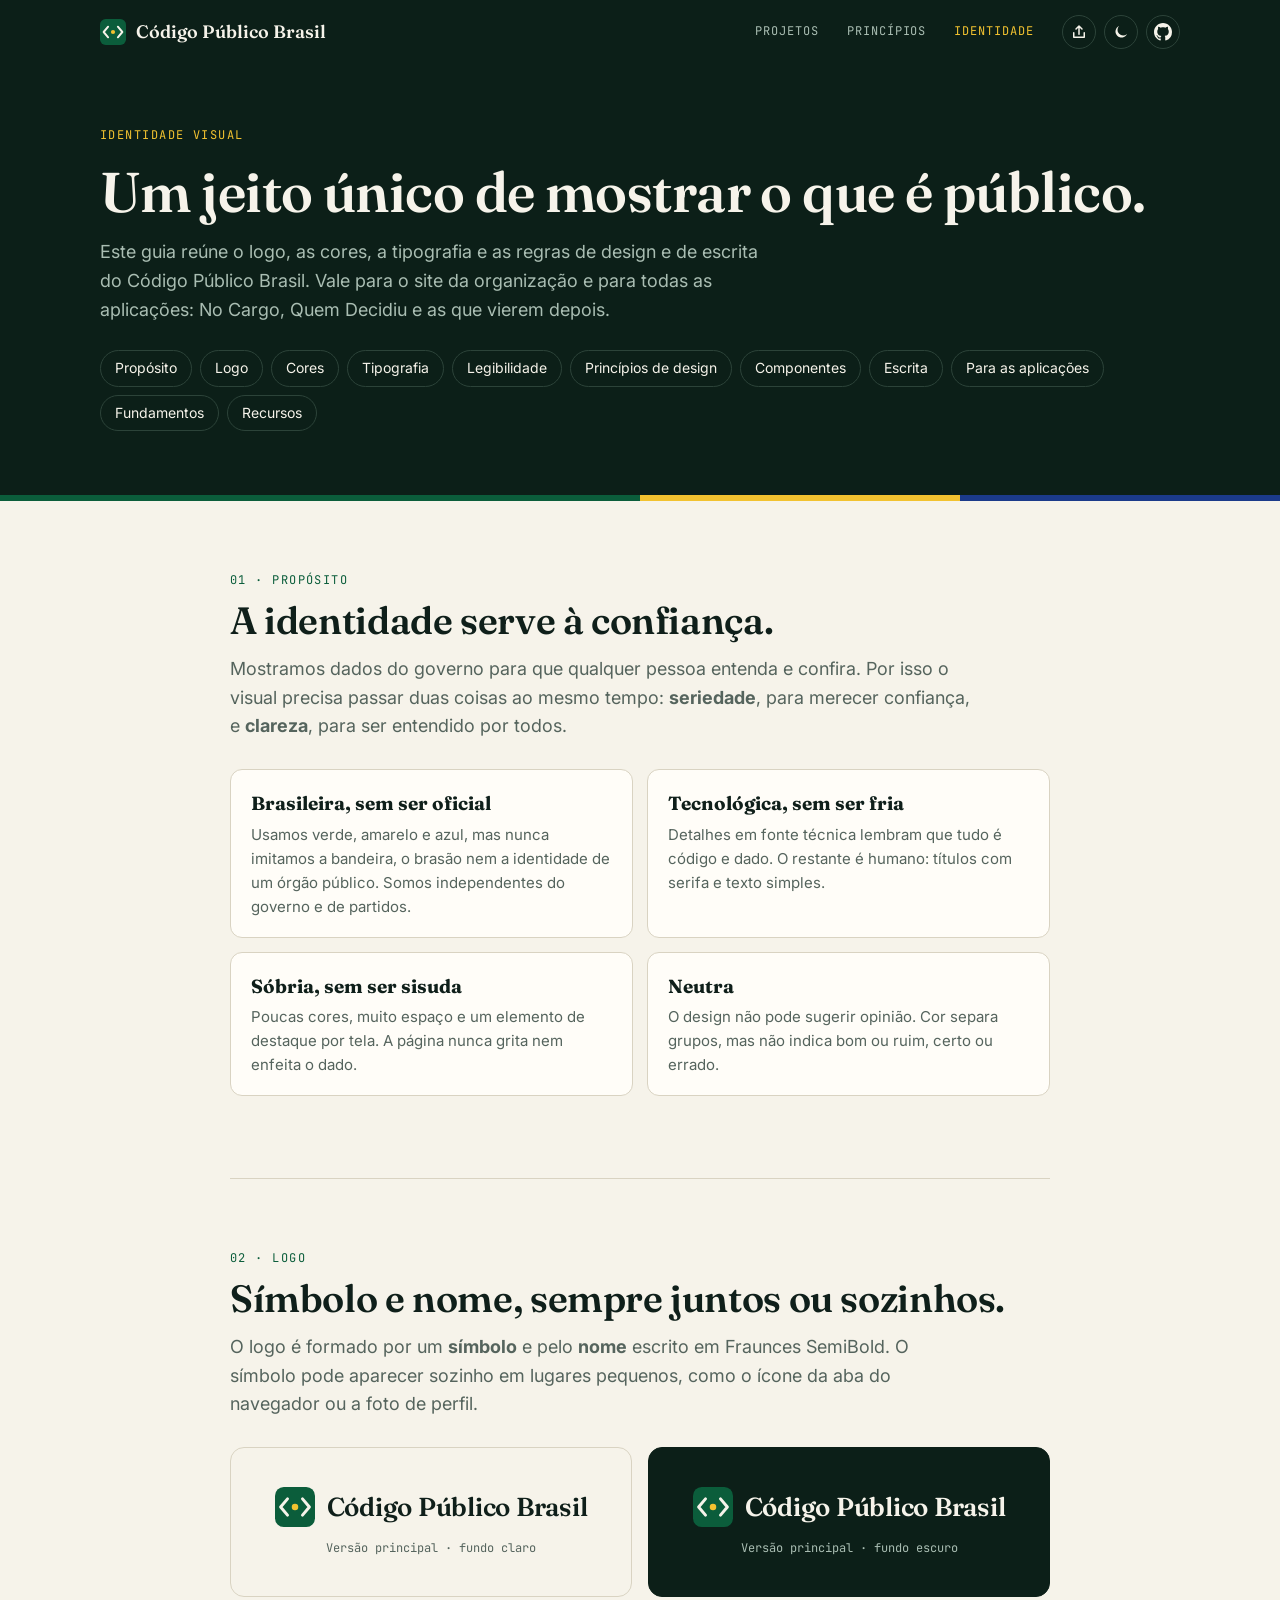
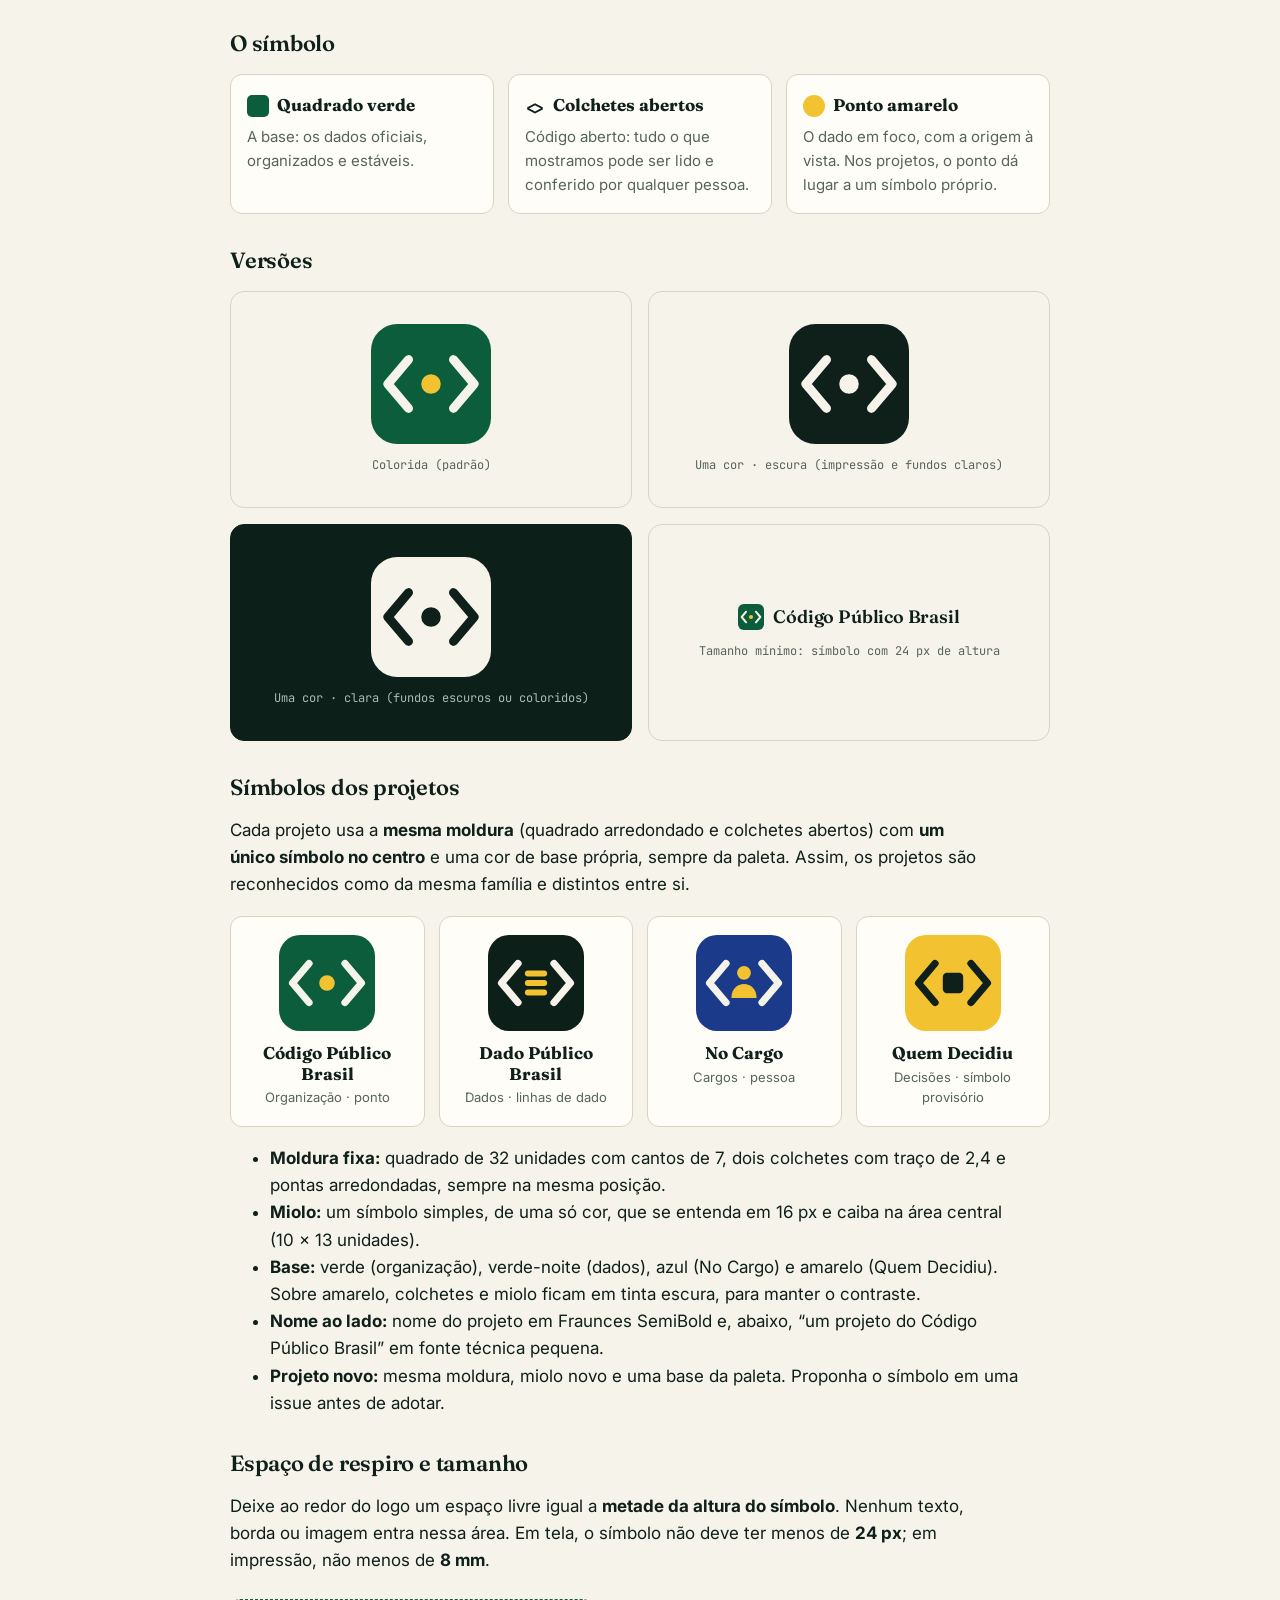
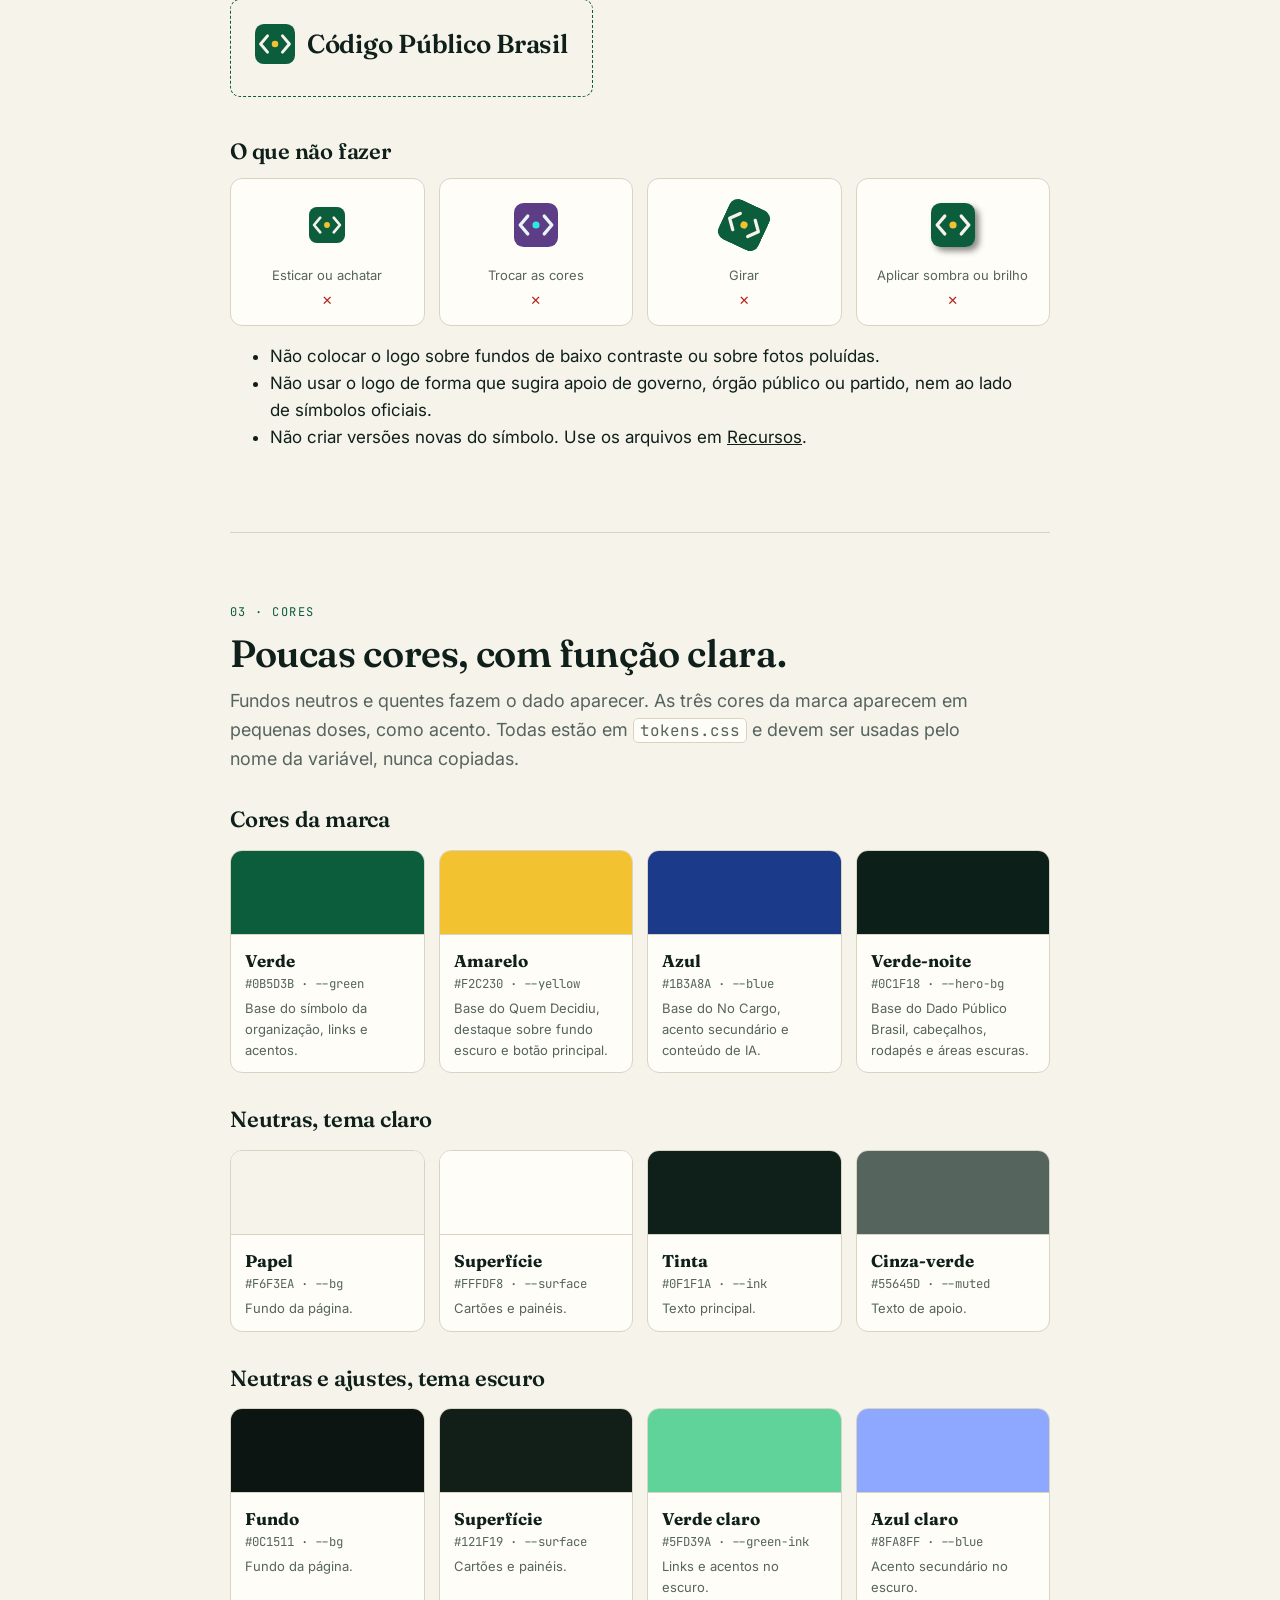
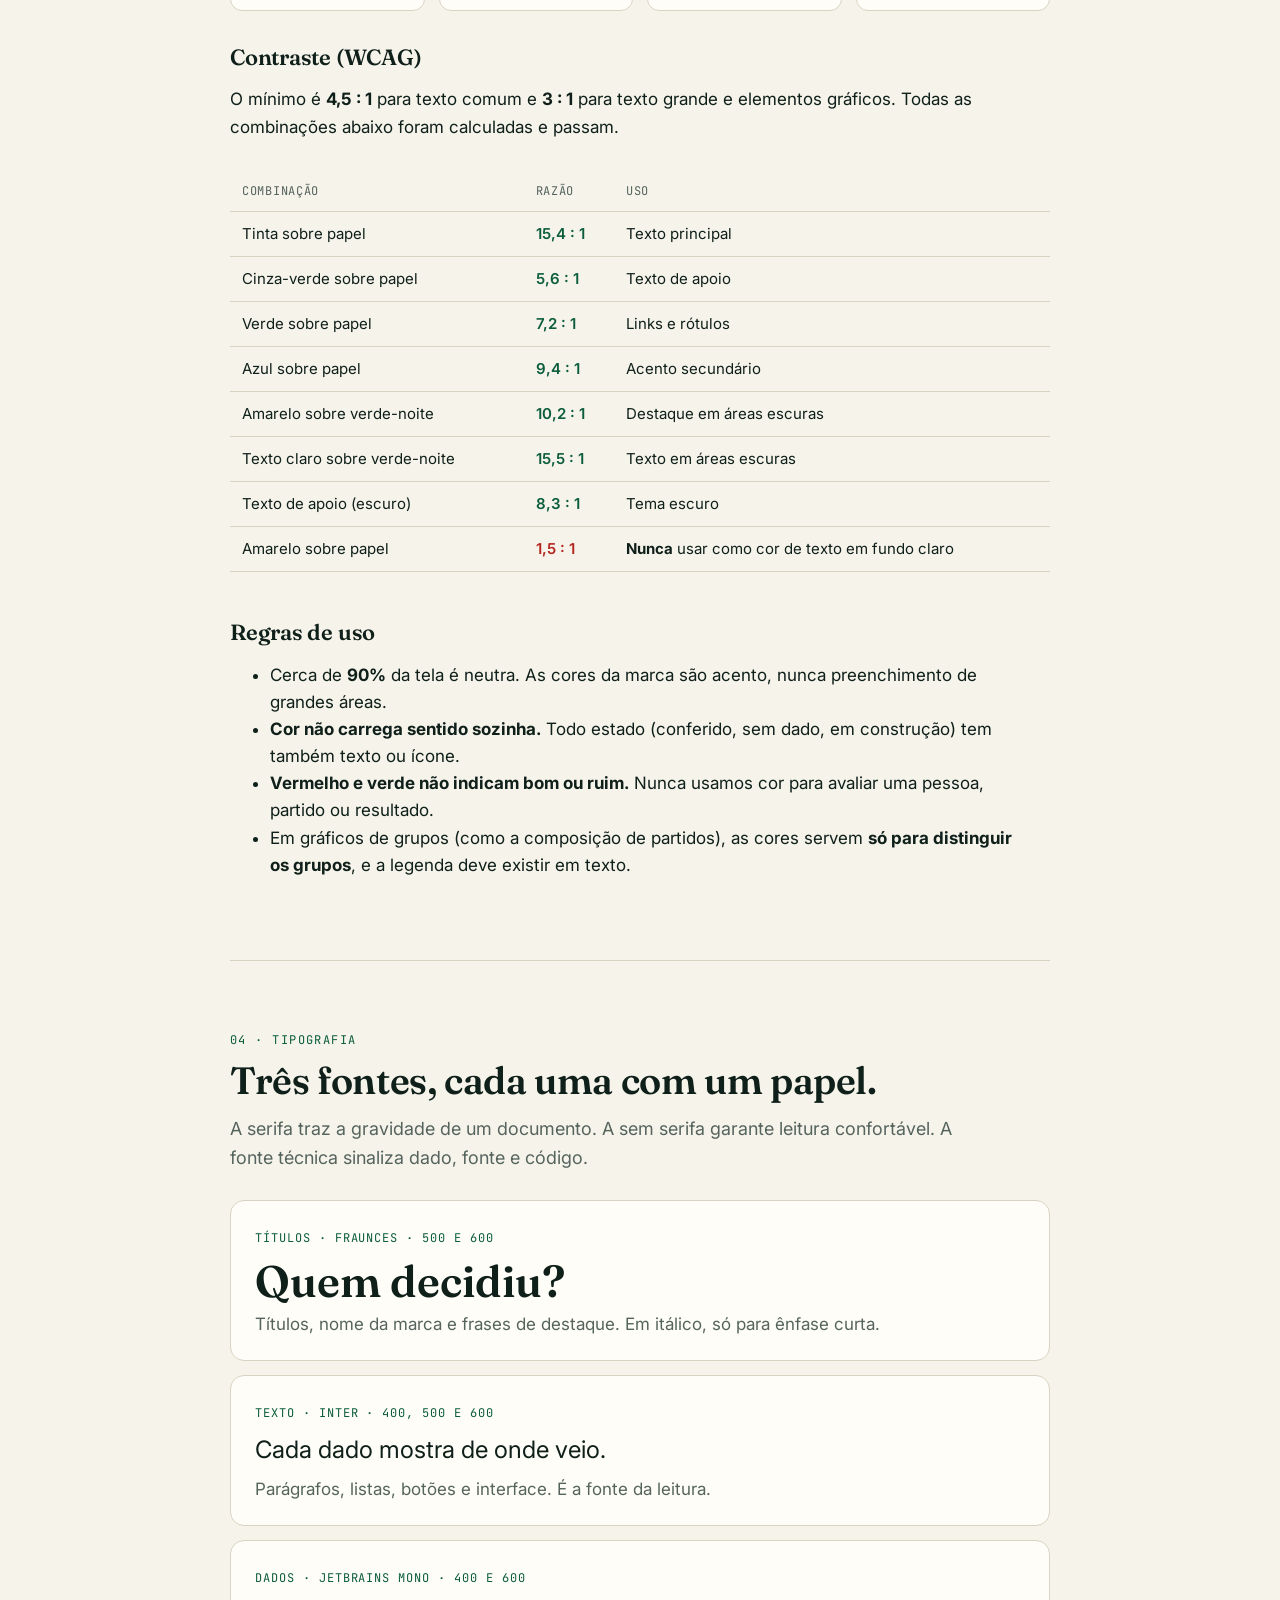
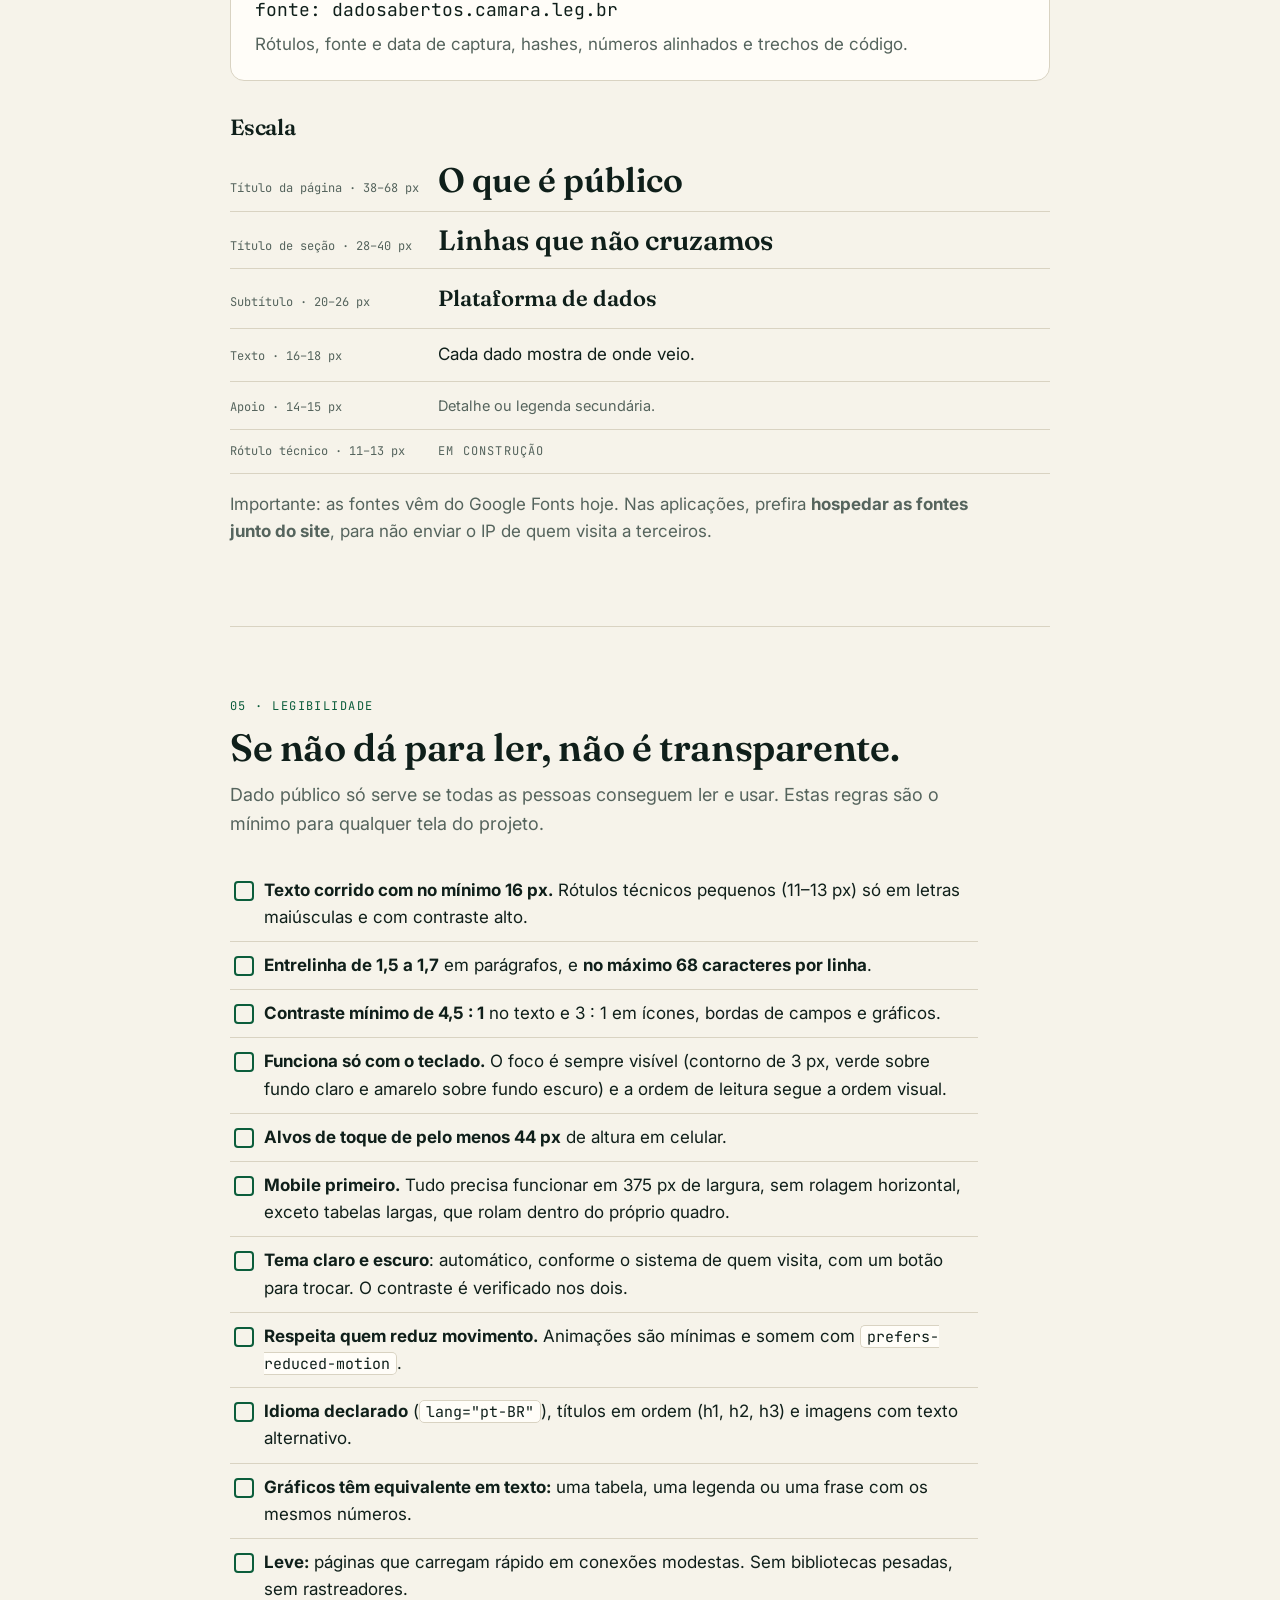
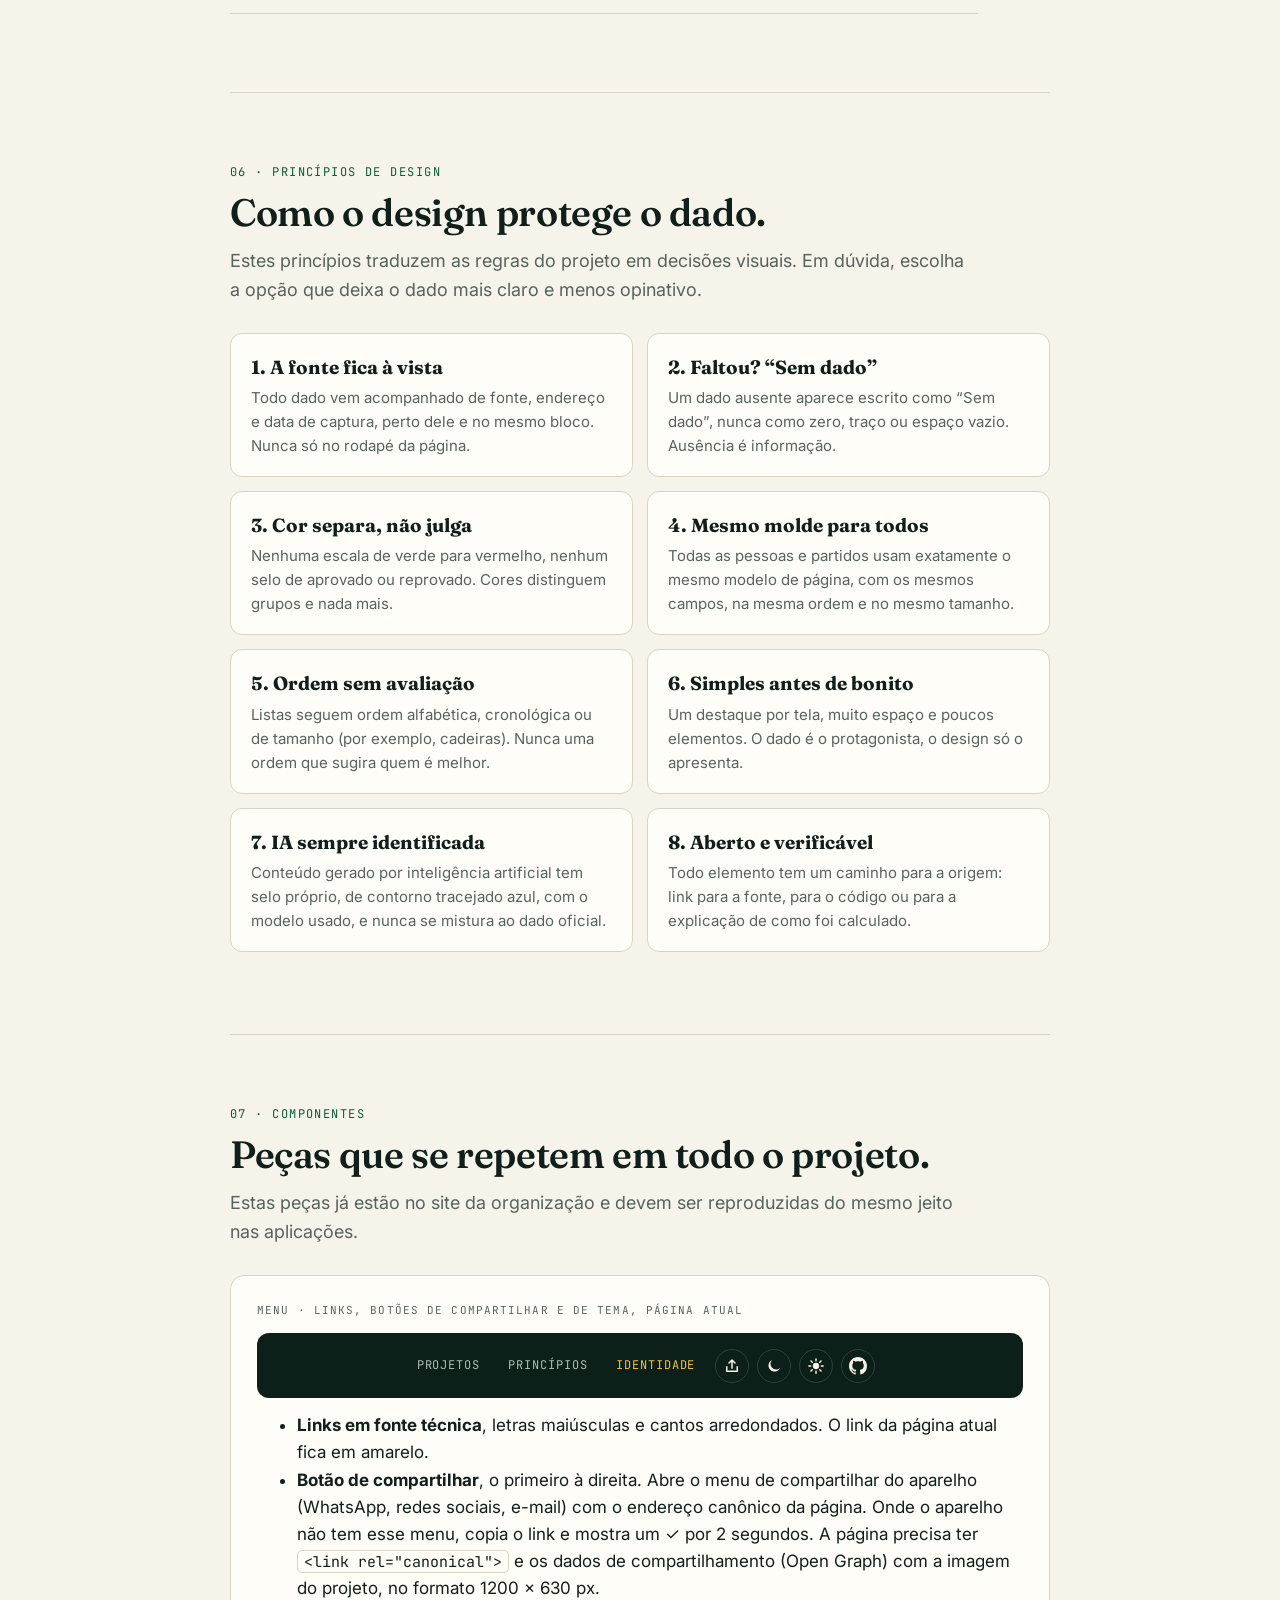
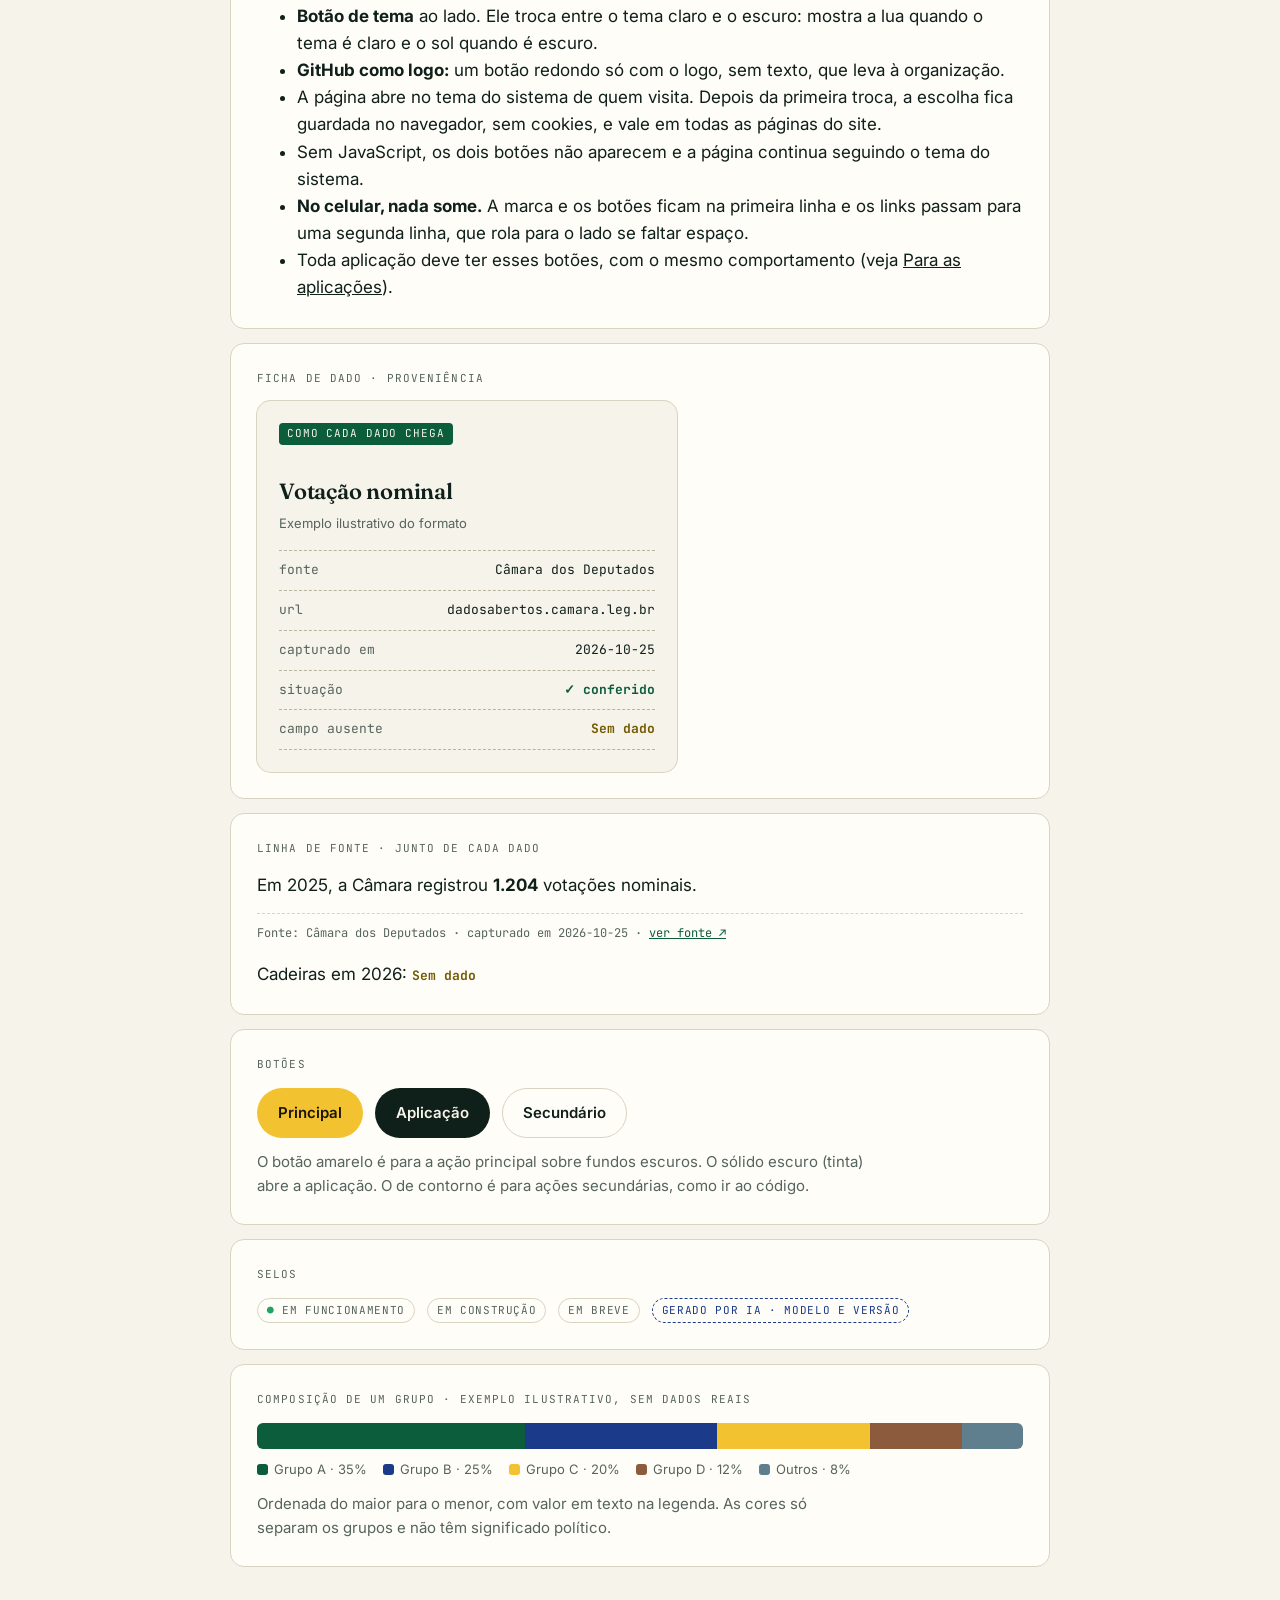
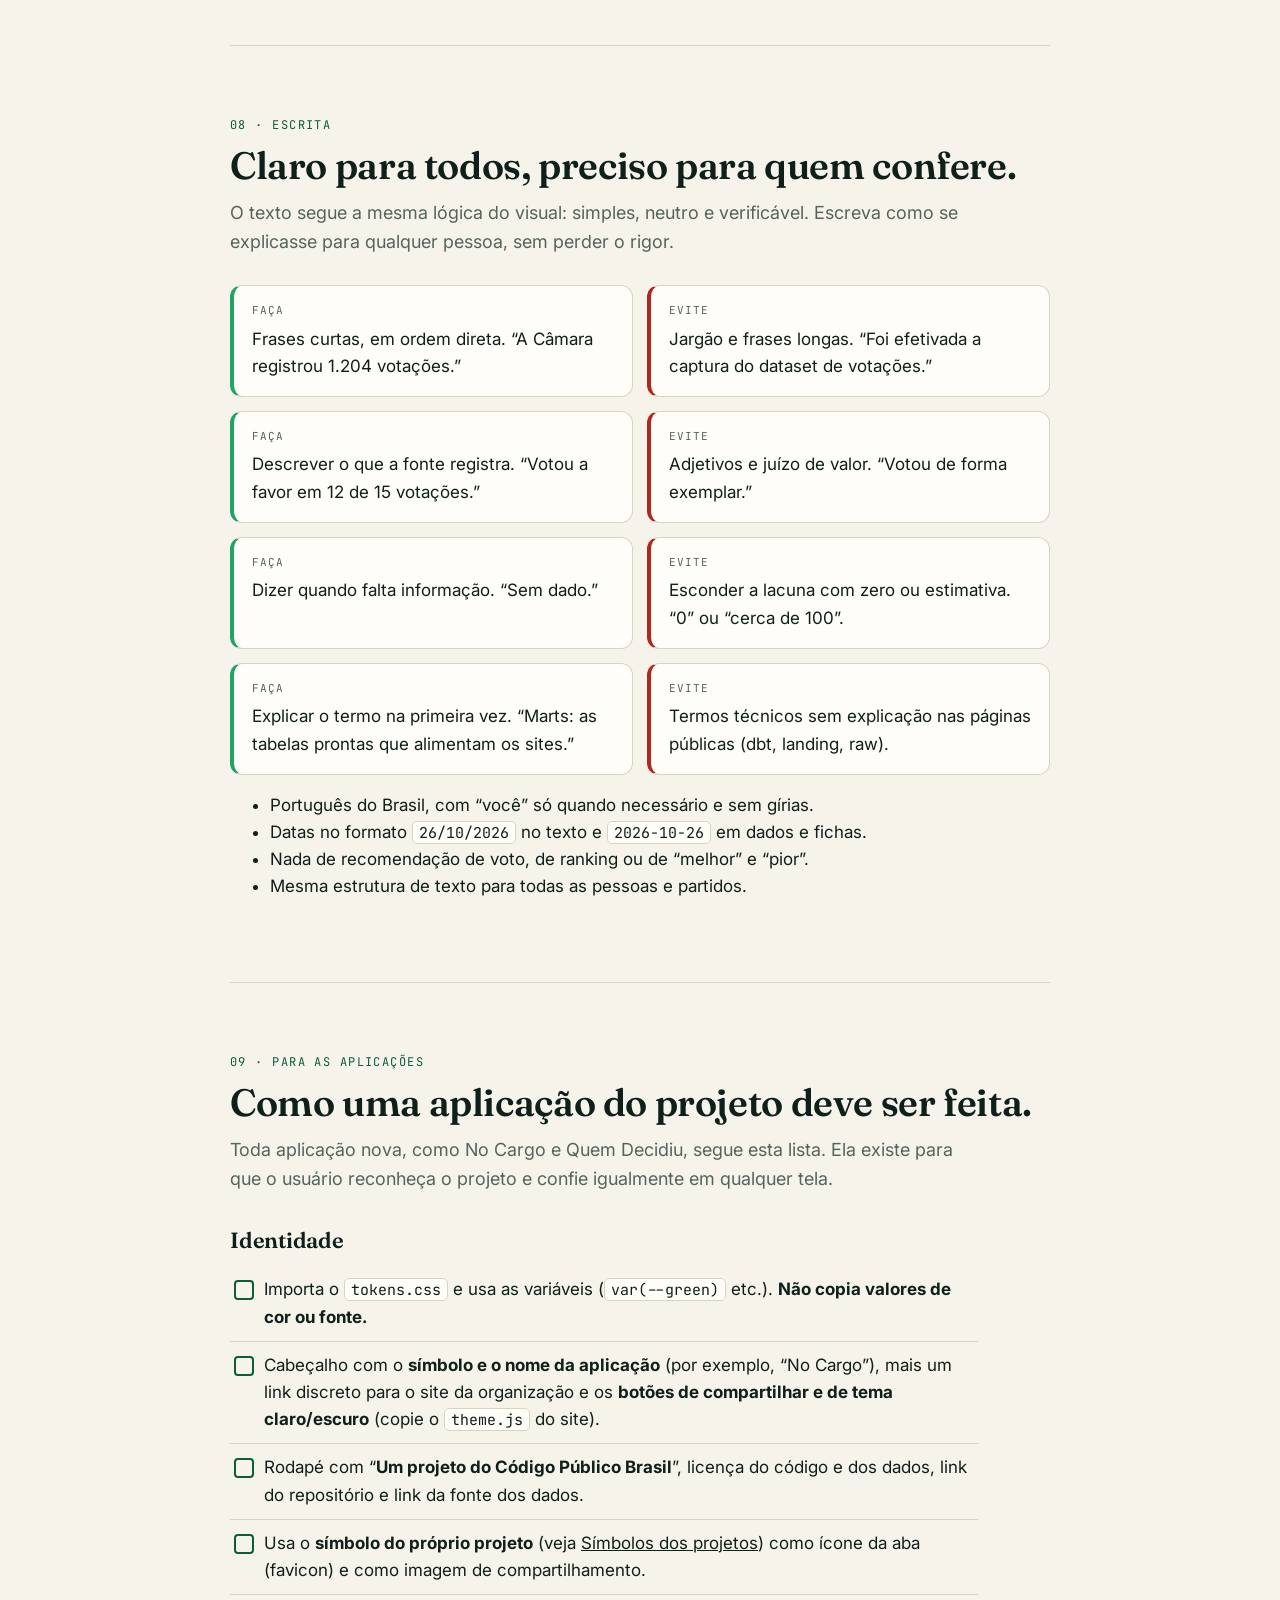
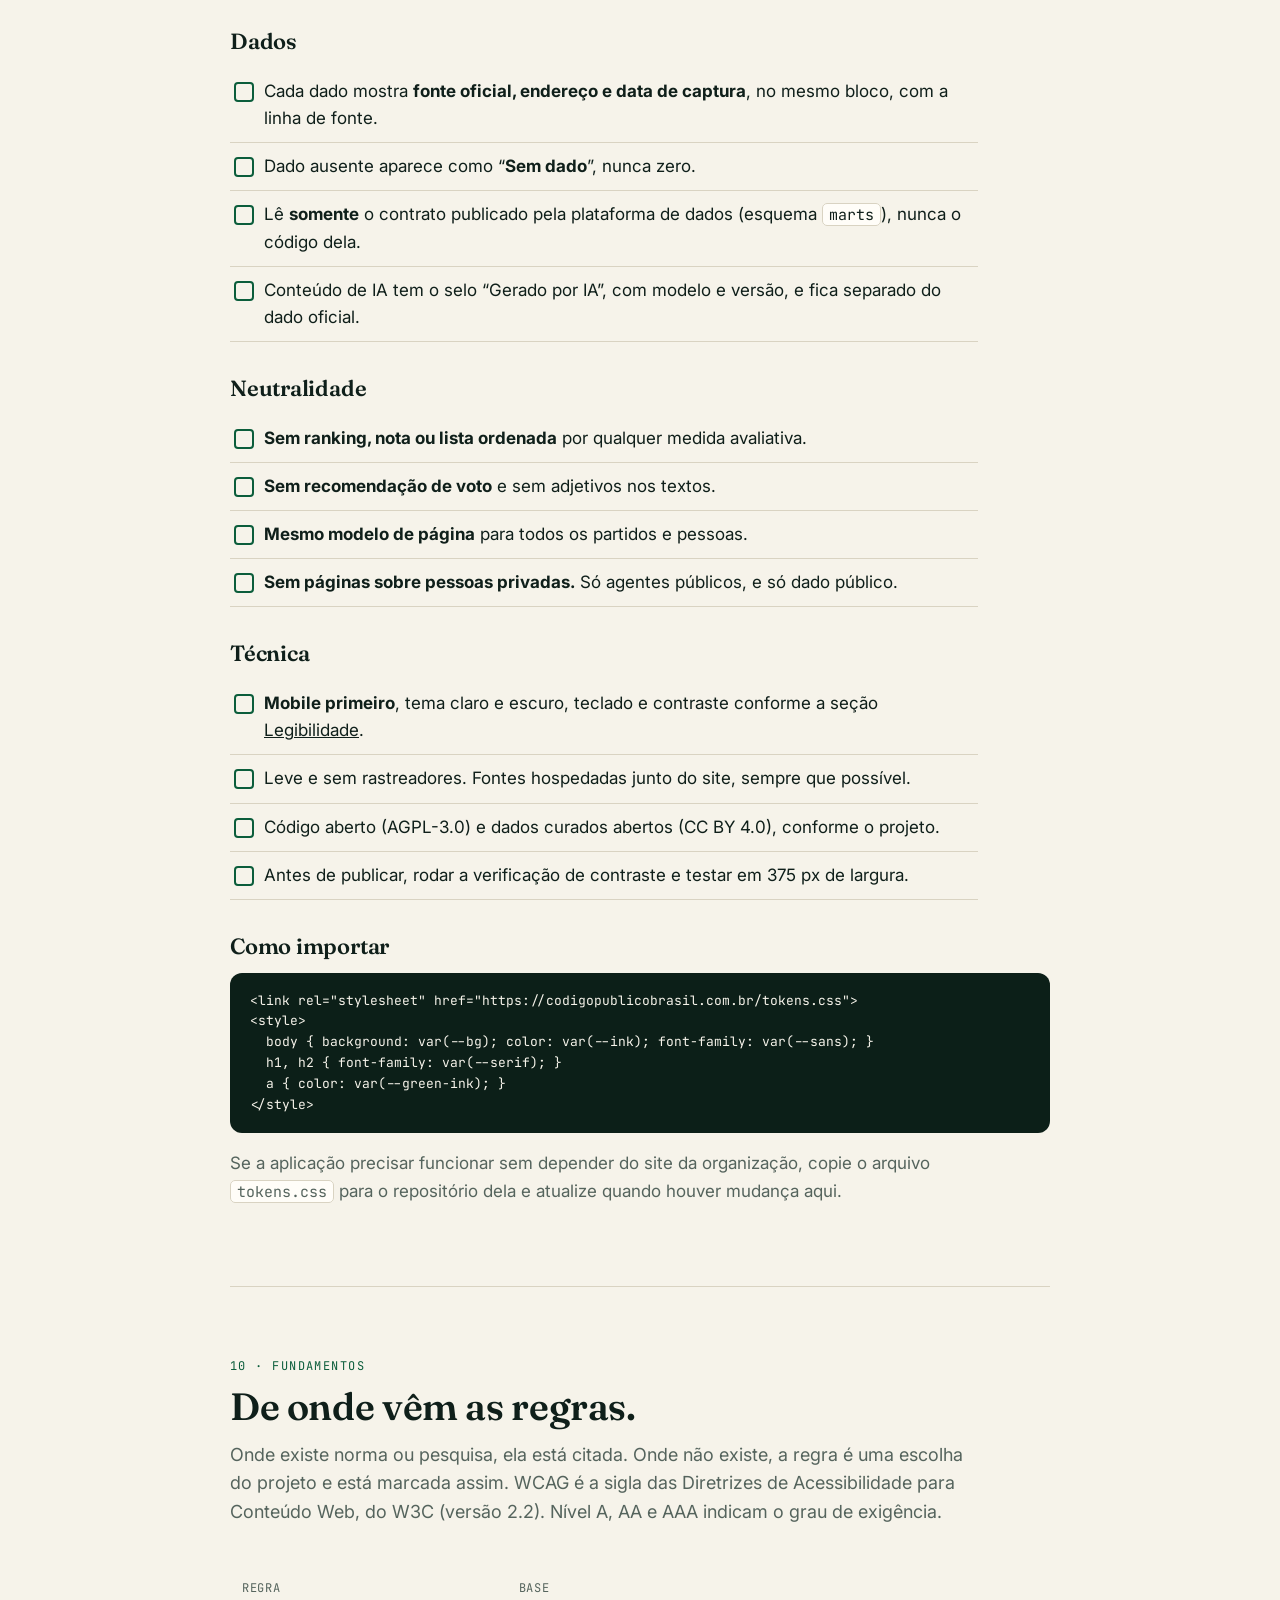
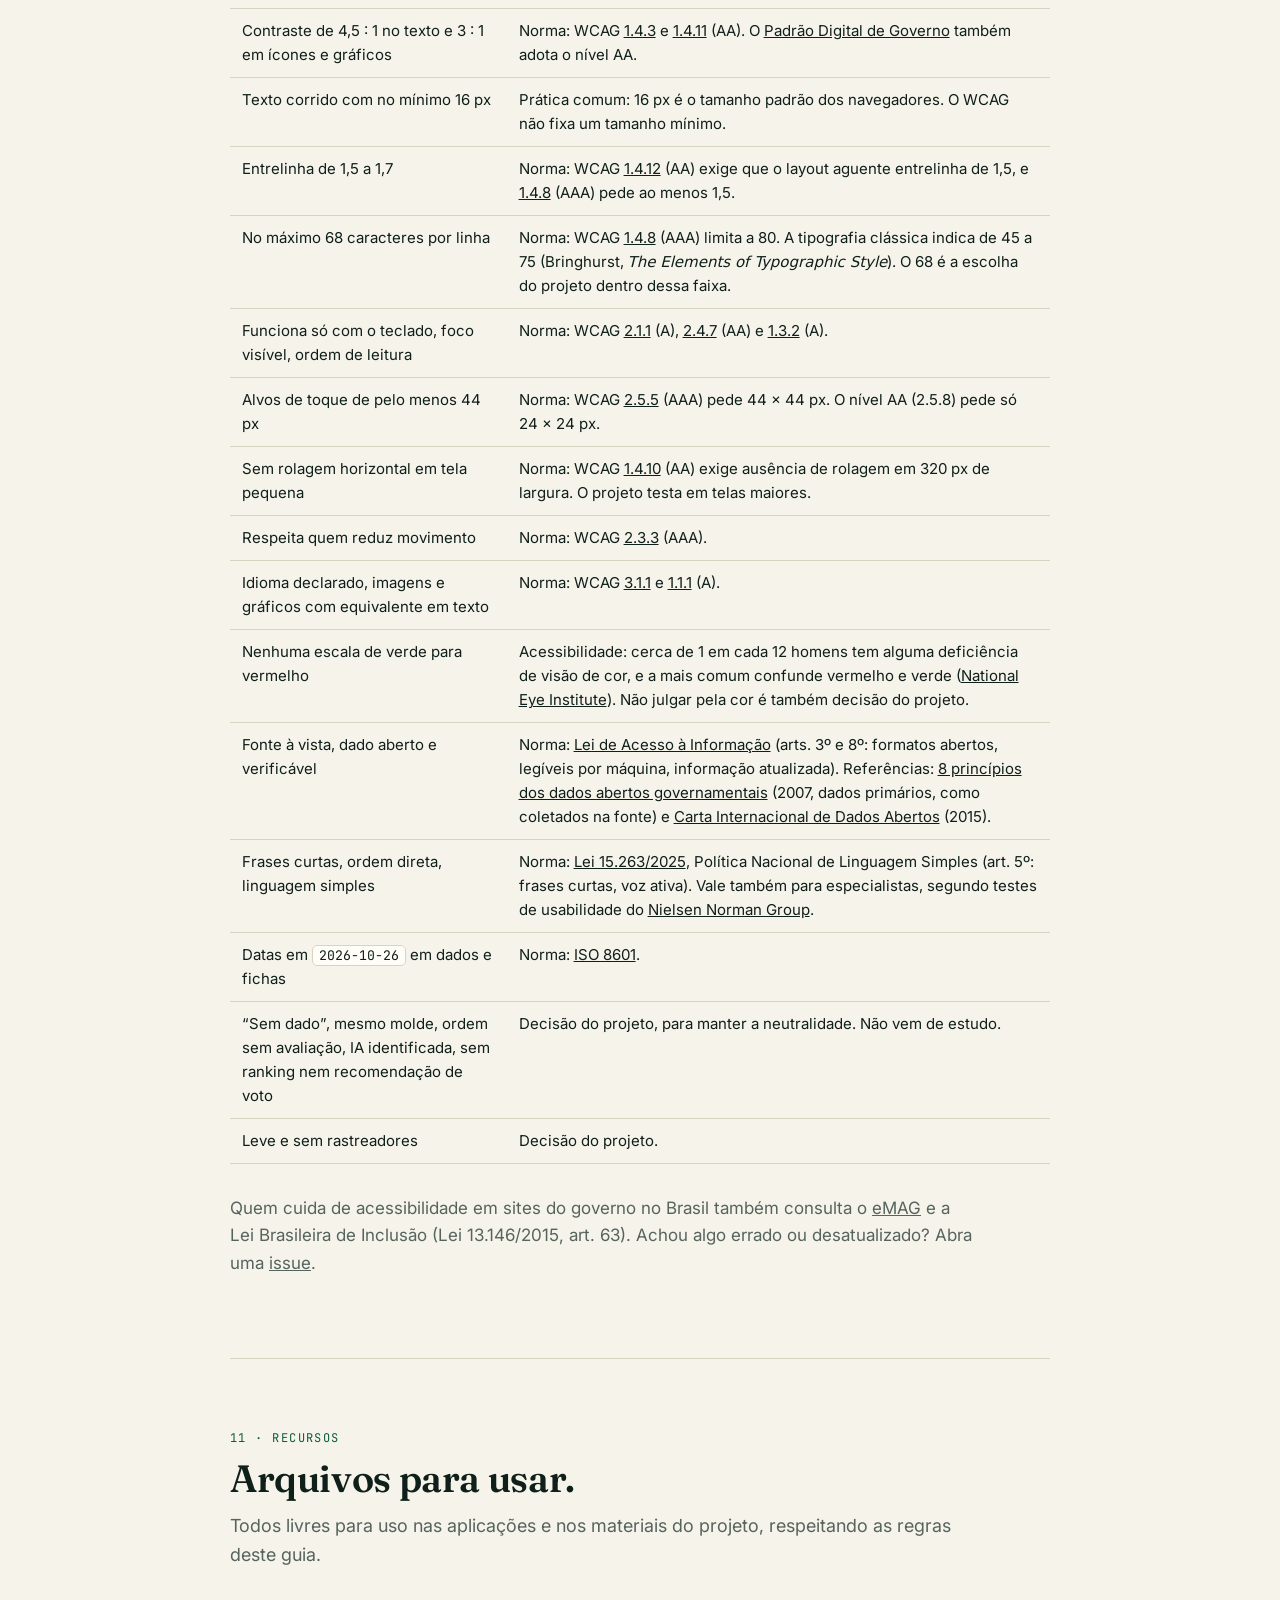
==== commit f2c0cdb0: "Destaca os projetos na home, adiciona botão de compartilhar e usa o ícone do GitHub Co-Authored-By: " ====
--- a/identidade/index.html
+++ b/identidade/index.html
@@ -334,7 +334,7 @@
     <p class="intro">Estas peças já estão no site da organização e devem ser reproduzidas do mesmo jeito nas aplicações.</p>
 
     <div class="demo">
-      <span class="rotulo">Menu · links, botão de tema e página atual</span>
+      <span class="rotulo">Menu · links, botões de compartilhar e de tema, página atual</span>
       <div class="menu-exemplo">
         <nav class="nav" aria-label="Exemplo de menu">
           <a href="#componentes">Projetos</a>
@@ -342,6 +342,7 @@
           <a href="#componentes" aria-current="page">Identidade</a>
         </nav>
         <div class="acoes">
+          <button type="button" class="tema compartilhar" aria-label="Exemplo: botão de compartilhar"><svg viewBox="0 0 24 24" aria-hidden="true"><g fill="none" stroke="currentColor" stroke-width="2" stroke-linecap="round" stroke-linejoin="round"><path d="M12 15V4M8 8l4-4 4 4M5 13v6h14v-6"/></g></svg></button>
           <button type="button" class="tema" data-efetivo="light" aria-label="Exemplo: botão no tema claro, mostra a lua"><svg class="lua" viewBox="0 0 24 24" aria-hidden="true"><path d="M20 14.5A8 8 0 1 1 9.5 4a6.5 6.5 0 0 0 10.5 10.5z" fill="currentColor"/></svg></button>
           <button type="button" class="tema" data-efetivo="dark" aria-label="Exemplo: botão no tema escuro, mostra o sol"><svg class="sol" viewBox="0 0 24 24" aria-hidden="true"><circle cx="12" cy="12" r="4.2" fill="currentColor"/><g stroke="currentColor" stroke-width="2" stroke-linecap="round"><path d="M12 2.5v2.4M12 19.1v2.4M2.5 12h2.4M19.1 12h2.4M5.3 5.3l1.7 1.7M17 17l1.7 1.7M5.3 18.7L7 17M17 7l1.7-1.7"/></g></svg></button>
           <a class="gh" href="#componentes" aria-label="Exemplo: logo do GitHub"><svg viewBox="0 0 16 16" aria-hidden="true"><path fill="currentColor" d="M8 0C3.58 0 0 3.58 0 8c0 3.54 2.29 6.53 5.47 7.59.4.07.55-.17.55-.38 0-.19-.01-.82-.01-1.49-2.01.37-2.53-.49-2.69-.94-.09-.23-.48-.94-.82-1.13-.28-.15-.68-.52-.01-.53.63-.01 1.08.58 1.23.82.72 1.21 1.87.87 2.33.66.07-.52.28-.87.51-1.07-1.78-.2-3.64-.89-3.64-3.95 0-.87.31-1.59.82-2.15-.08-.2-.36-1.02.08-2.12 0 0 .67-.21 2.2.82.64-.18 1.32-.27 2-.27.68 0 1.36.09 2 .27 1.53-1.04 2.2-.82 2.2-.82.44 1.1.16 1.92.08 2.12.51.56.82 1.27.82 2.15 0 3.07-1.87 3.75-3.65 3.95.29.25.54.73.54 1.48 0 1.07-.01 1.93-.01 2.2 0 .21.15.46.55.38A8.013 8.013 0 0016 8c0-4.42-3.58-8-8-8z"/></svg></a>
@@ -349,12 +350,13 @@
       </div>
       <ul style="margin:14px 0 0">
         <li><b>Links em fonte técnica</b>, letras maiúsculas e cantos arredondados. O link da página atual fica em amarelo.</li>
-        <li><b>Botão de tema</b> à direita dos links. Ele troca entre o tema claro e o escuro: mostra a lua quando o tema é claro e o sol quando é escuro.</li>
+        <li><b>Botão de compartilhar</b>, o primeiro à direita. Abre o menu de compartilhar do aparelho (WhatsApp, redes sociais, e-mail) com o endereço canônico da página. Onde o aparelho não tem esse menu, copia o link e mostra um ✓ por 2 segundos. A página precisa ter <code>&lt;link rel="canonical"&gt;</code> e os dados de compartilhamento (Open Graph) com a imagem do projeto, no formato 1200 × 630 px.</li>
+        <li><b>Botão de tema</b> ao lado. Ele troca entre o tema claro e o escuro: mostra a lua quando o tema é claro e o sol quando é escuro.</li>
         <li><b>GitHub como logo:</b> um botão redondo só com o logo, sem texto, que leva à organização.</li>
         <li>A página abre no tema do sistema de quem visita. Depois da primeira troca, a escolha fica guardada no navegador, sem cookies, e vale em todas as páginas do site.</li>
-        <li>Sem JavaScript, o botão não aparece e a página continua seguindo o tema do sistema.</li>
+        <li>Sem JavaScript, os dois botões não aparecem e a página continua seguindo o tema do sistema.</li>
         <li><b>No celular, nada some.</b> A marca e os botões ficam na primeira linha e os links passam para uma segunda linha, que rola para o lado se faltar espaço.</li>
-        <li>Toda aplicação deve ter esse botão, com o mesmo comportamento (veja <a href="#apps">Para as aplicações</a>).</li>
+        <li>Toda aplicação deve ter esses botões, com o mesmo comportamento (veja <a href="#apps">Para as aplicações</a>).</li>
       </ul>
     </div>
 
@@ -453,7 +455,7 @@
     <h3>Identidade</h3>
     <ul class="checklist">
       <li>Importa o <code>tokens.css</code> e usa as variáveis (<code>var(--green)</code> etc.). <b>Não copia valores de cor ou fonte.</b></li>
-      <li>Cabeçalho com o <b>símbolo e o nome da aplicação</b> (por exemplo, “No Cargo”), mais um link discreto para o site da organização e o <b>botão de tema claro/escuro</b> (copie o <code>theme.js</code> do site).</li>
+      <li>Cabeçalho com o <b>símbolo e o nome da aplicação</b> (por exemplo, “No Cargo”), mais um link discreto para o site da organização e os <b>botões de compartilhar e de tema claro/escuro</b> (copie o <code>theme.js</code> do site).</li>
       <li>Rodapé com “<b>Um projeto do Código Público Brasil</b>”, licença do código e dos dados, link do repositório e link da fonte dos dados.</li>
       <li>Usa o <b>símbolo do próprio projeto</b> (veja <a href="#logo">Símbolos dos projetos</a>) como ícone da aba (favicon) e como imagem de compartilhamento.</li>
     </ul>
@@ -536,7 +538,7 @@
         <tr><td><a href="logos/dado-publico-brasil.svg" download>dado-publico-brasil.svg</a></td><td>Símbolo do Dado Público Brasil</td></tr>
         <tr><td><a href="logos/no-cargo.svg" download>no-cargo.svg</a></td><td>Símbolo do No Cargo</td></tr>
         <tr><td><a href="logos/quem-decidiu.svg" download>quem-decidiu.svg</a></td><td>Símbolo do Quem Decidiu (provisório)</td></tr>
-        <tr><td><a href="../theme.js" download>theme.js</a></td><td>Botão de tema claro/escuro, para o menu das aplicações</td></tr>
+        <tr><td><a href="../theme.js" download>theme.js</a></td><td>Botões de compartilhar e de tema claro/escuro, para o menu das aplicações</td></tr>
         <tr><td><a href="../tokens.css" download>tokens.css</a></td><td>Cores e fontes como variáveis CSS, com tema claro e escuro</td></tr>
       </tbody>
     </table>
--- a/style.css
+++ b/style.css
@@ -85,7 +85,14 @@
 .trilha { padding: 0; margin: 0; }
 
 /* Projetos */
+.vitrine { background: var(--surface); border-bottom: 1px solid var(--line); padding: 56px 0; }
+.vitrine .sec-head { margin-bottom: 28px; }
 .cards { display: grid; gap: 20px; grid-template-columns: repeat(3, 1fr); }
+.card.destaque { border-color: var(--ink); }
+.card .topo { display: flex; justify-content: space-between; align-items: flex-start; }
+.card .gh { border-color: var(--line); color: var(--ink); width: 44px; height: 44px; margin: -8px -8px 0 0; }
+.card .gh:hover { background: none; border-color: var(--green-ink); }
+.gh.grande { width: 44px; height: 44px; }
 .card { background: var(--surface); border: 1px solid var(--line); border-radius: 16px; padding: 26px; display: flex; flex-direction: column; position: relative; }
 .card::before { content: ""; position: absolute; left: 26px; top: -1px; width: 44px; height: 4px; background: var(--c, var(--green)); border-radius: 0 0 4px 4px; }
 .card.c2 { --c: var(--yellow); }
@@ -143,6 +150,7 @@
   .nav a { padding: 13px 7px; font-size: 11px; letter-spacing: 0.05em; }
   .ficha { transform: none; }
   section { padding: 60px 0; }
+  .vitrine { padding: 40px 0; }
 }
 
 @media (max-width: 360px) {
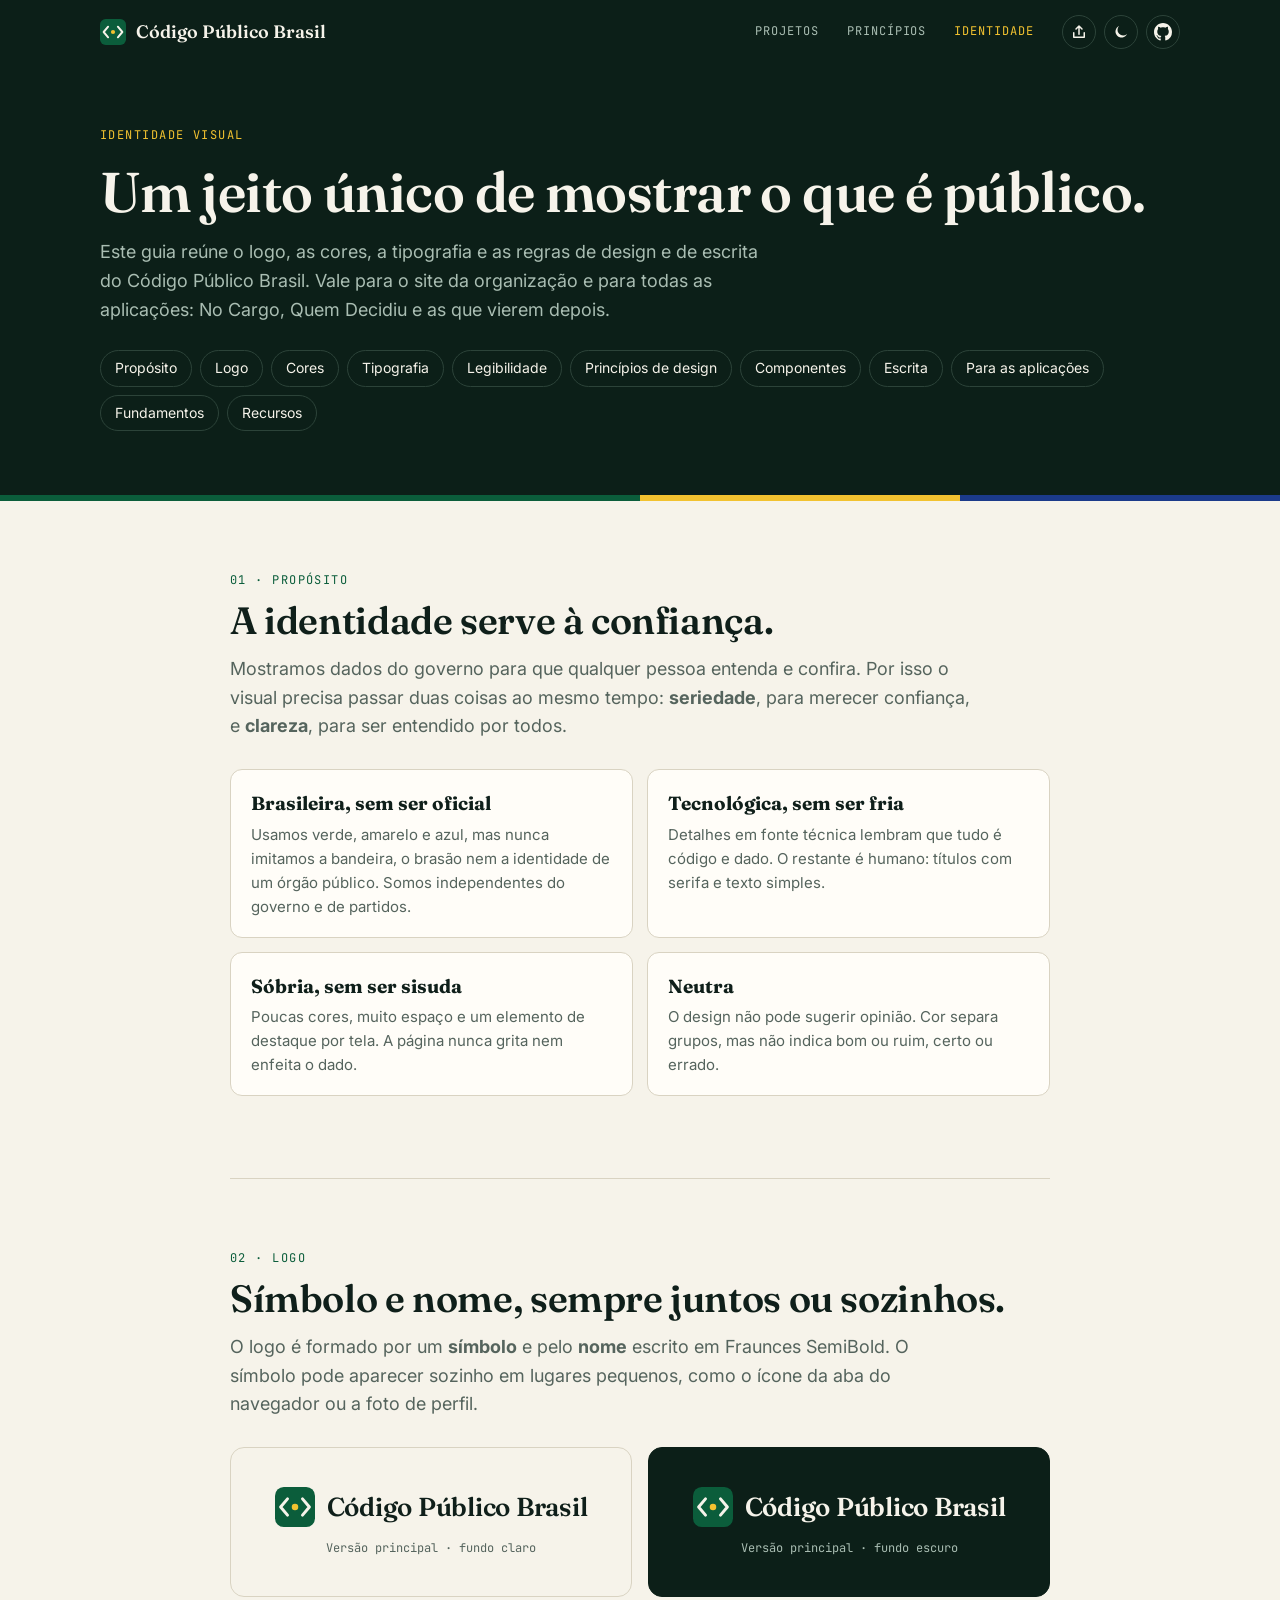
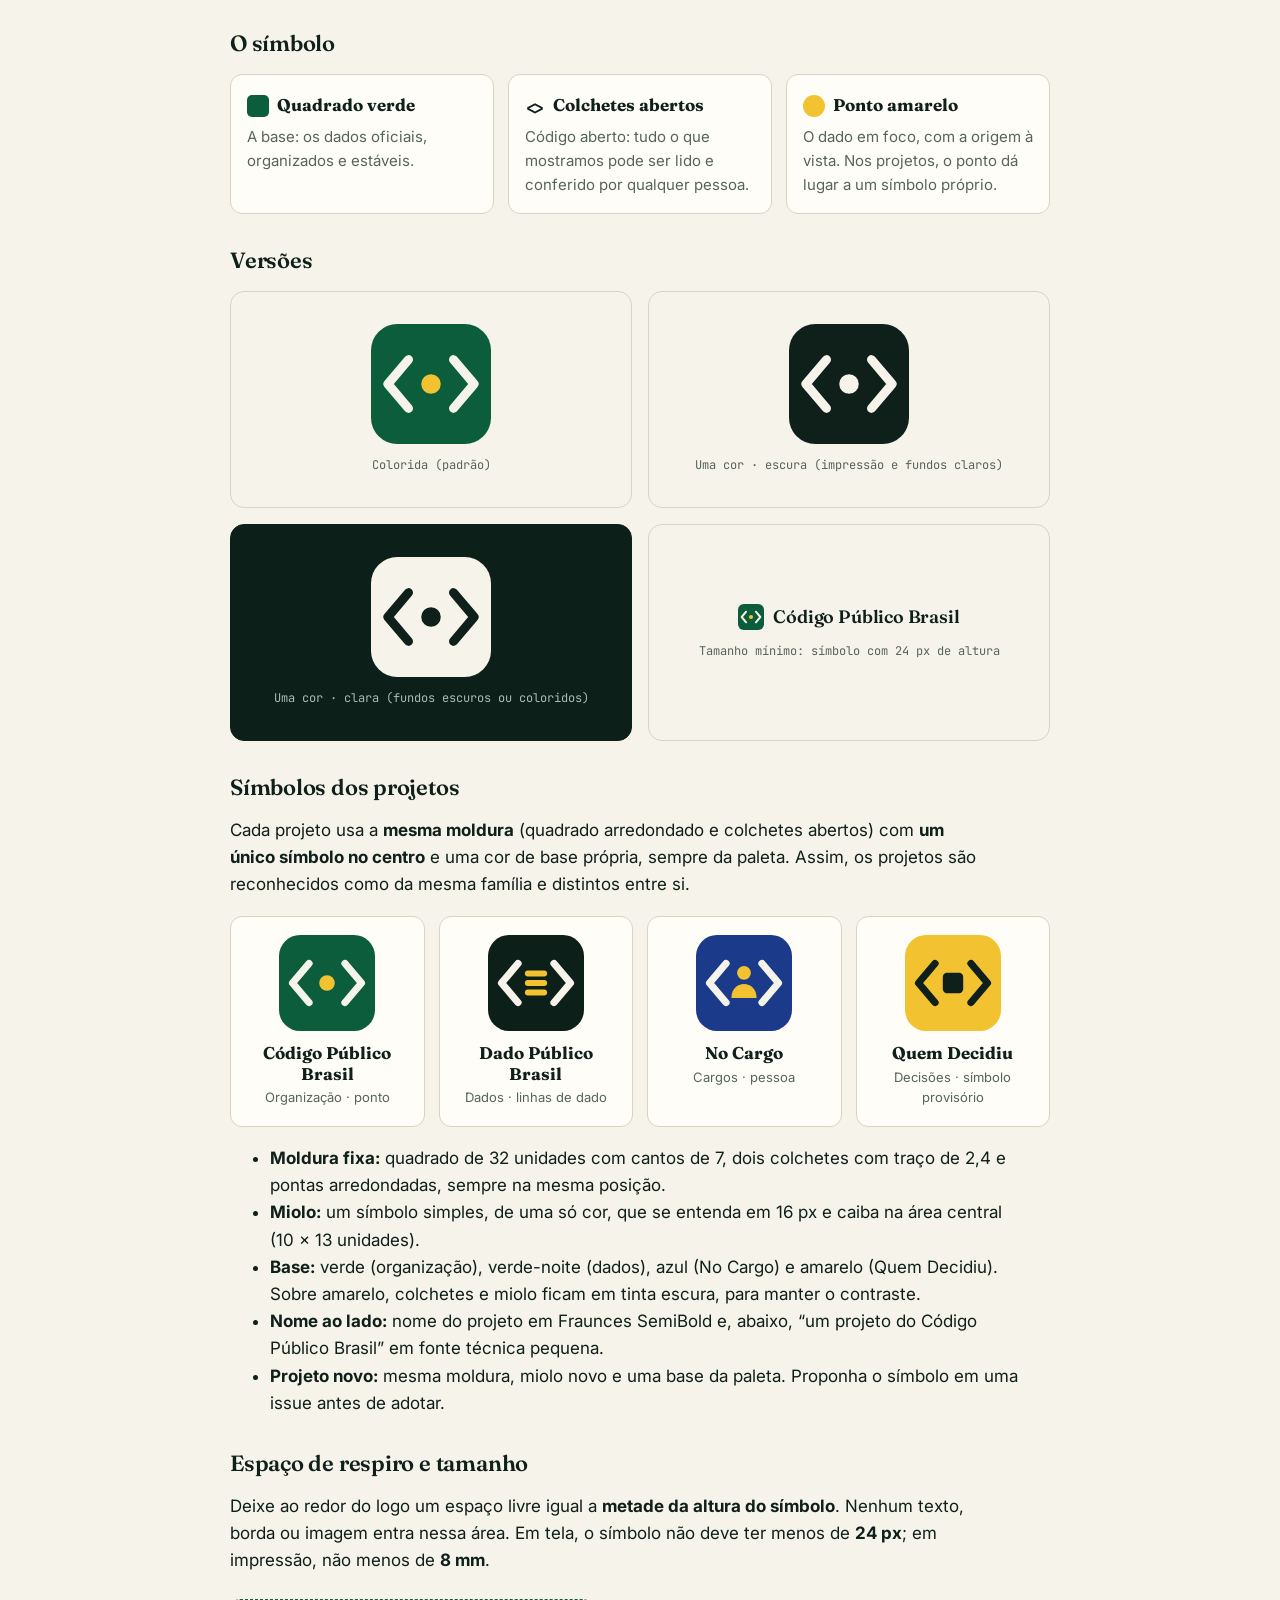
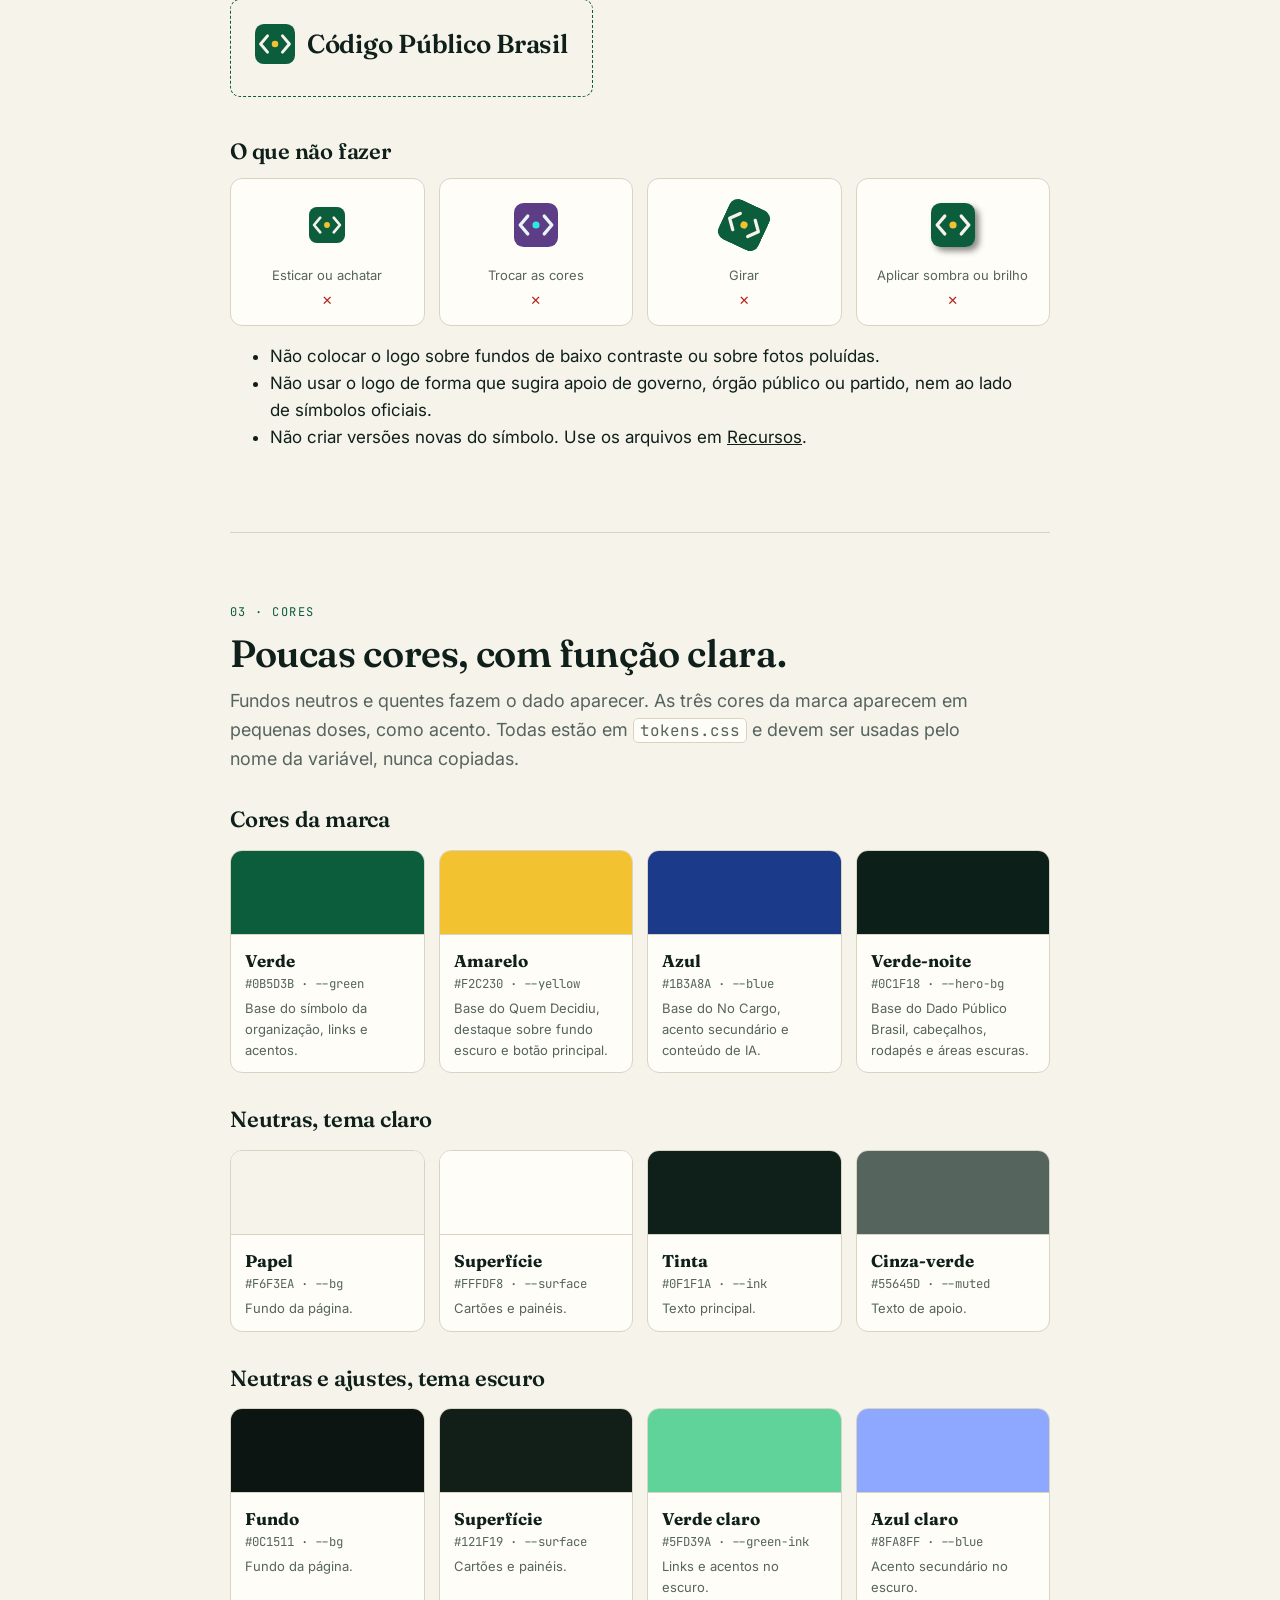
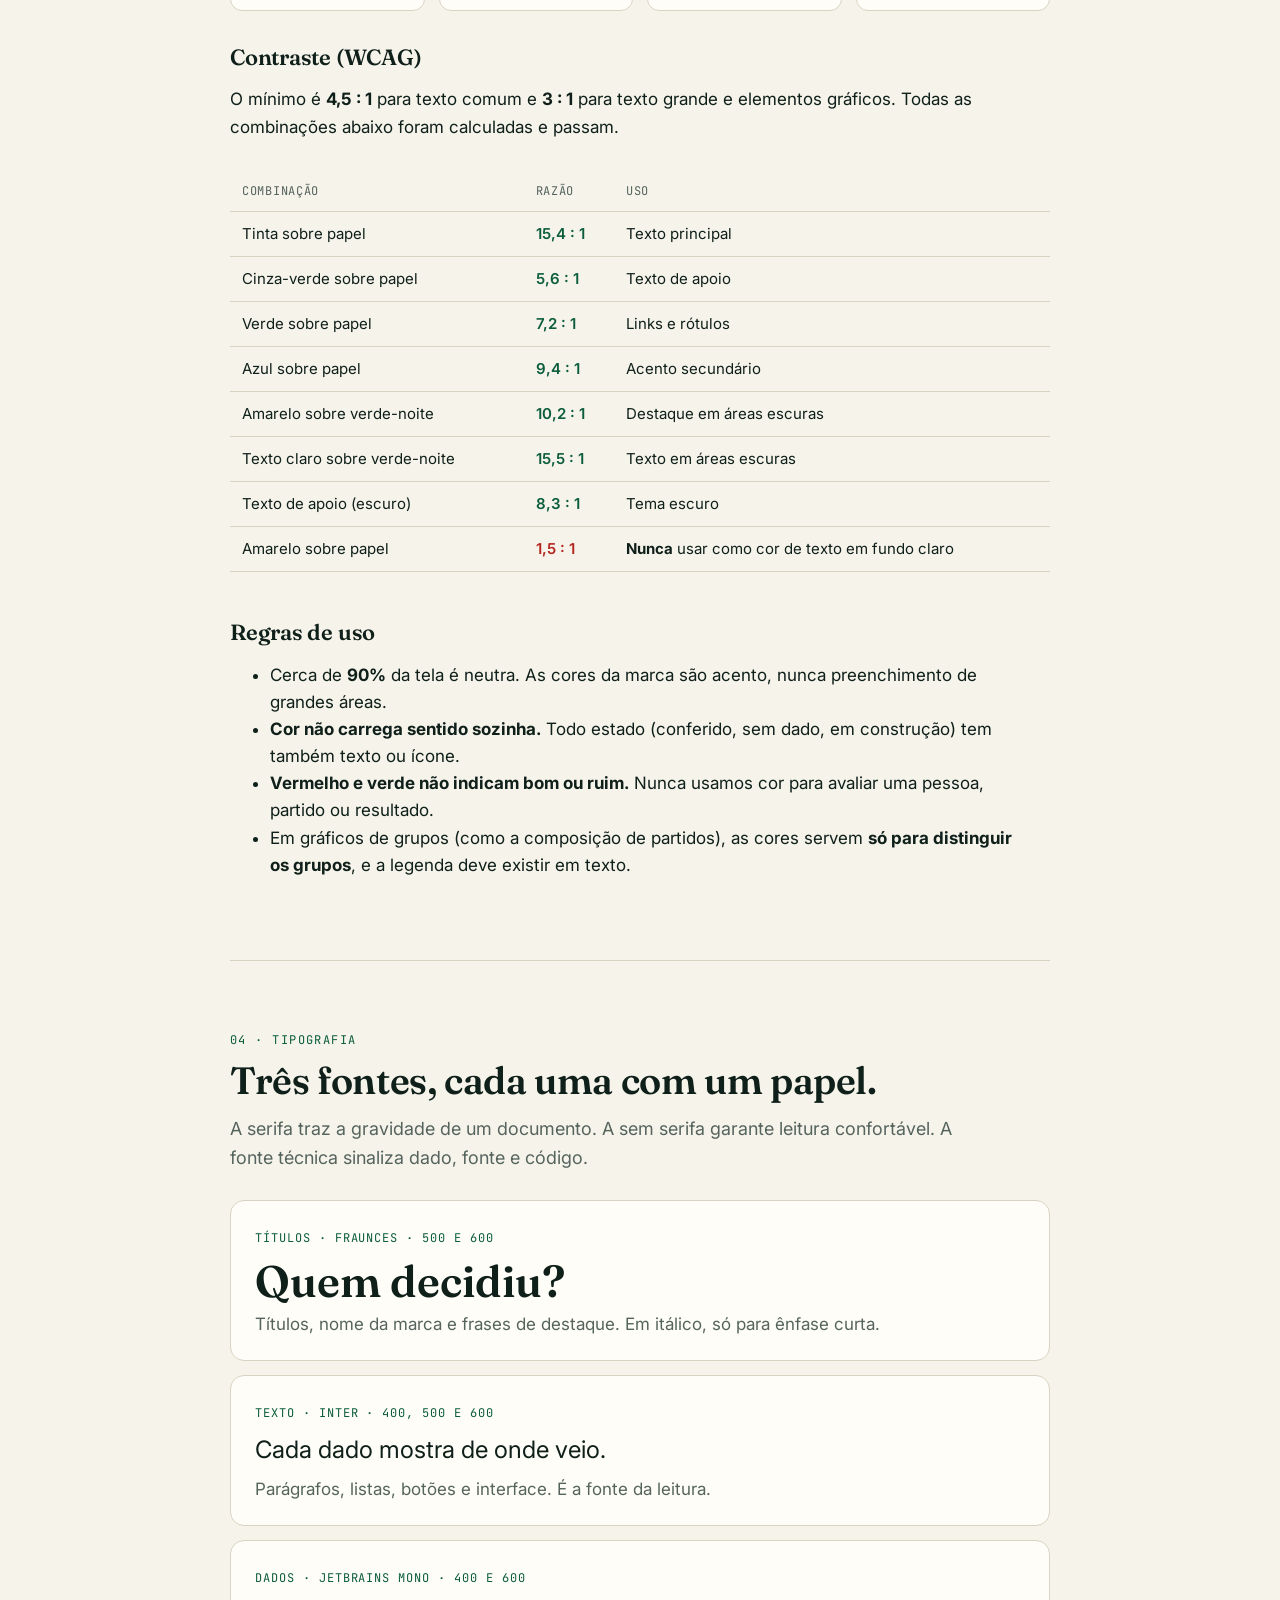
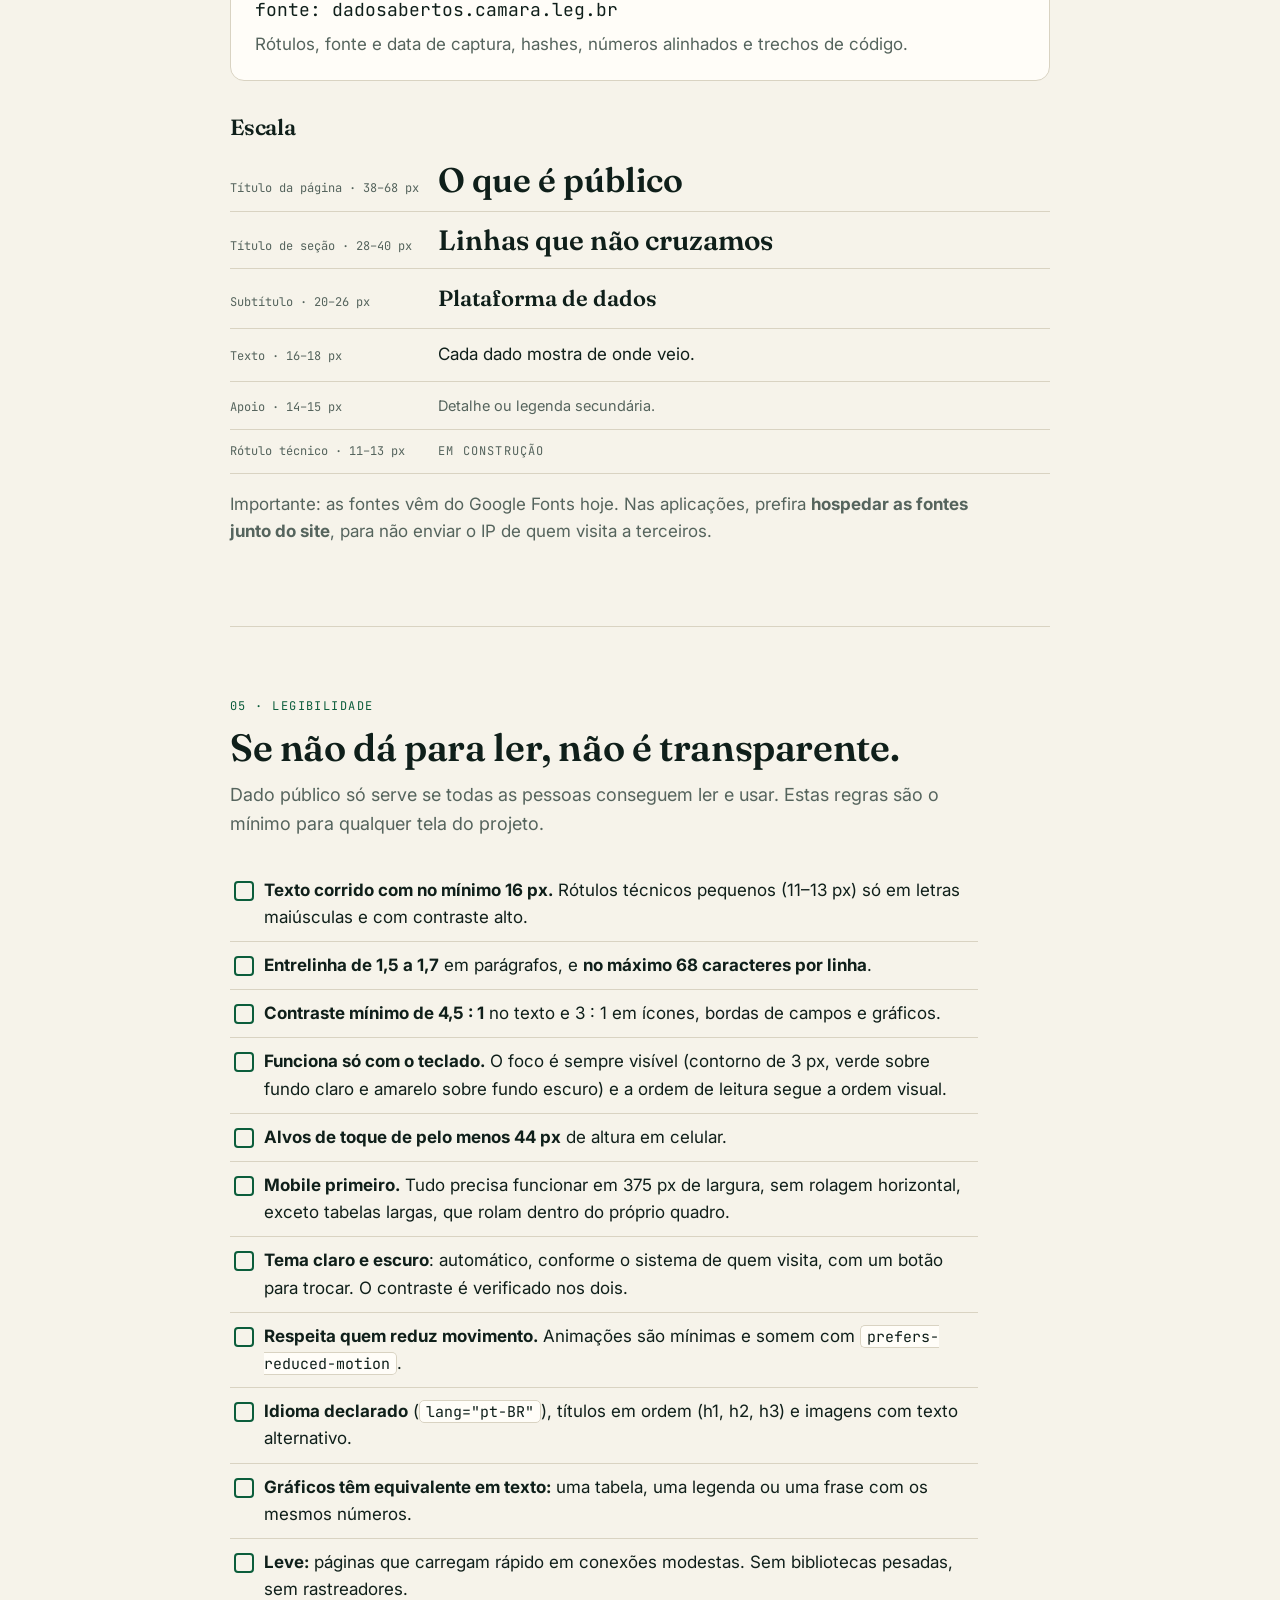
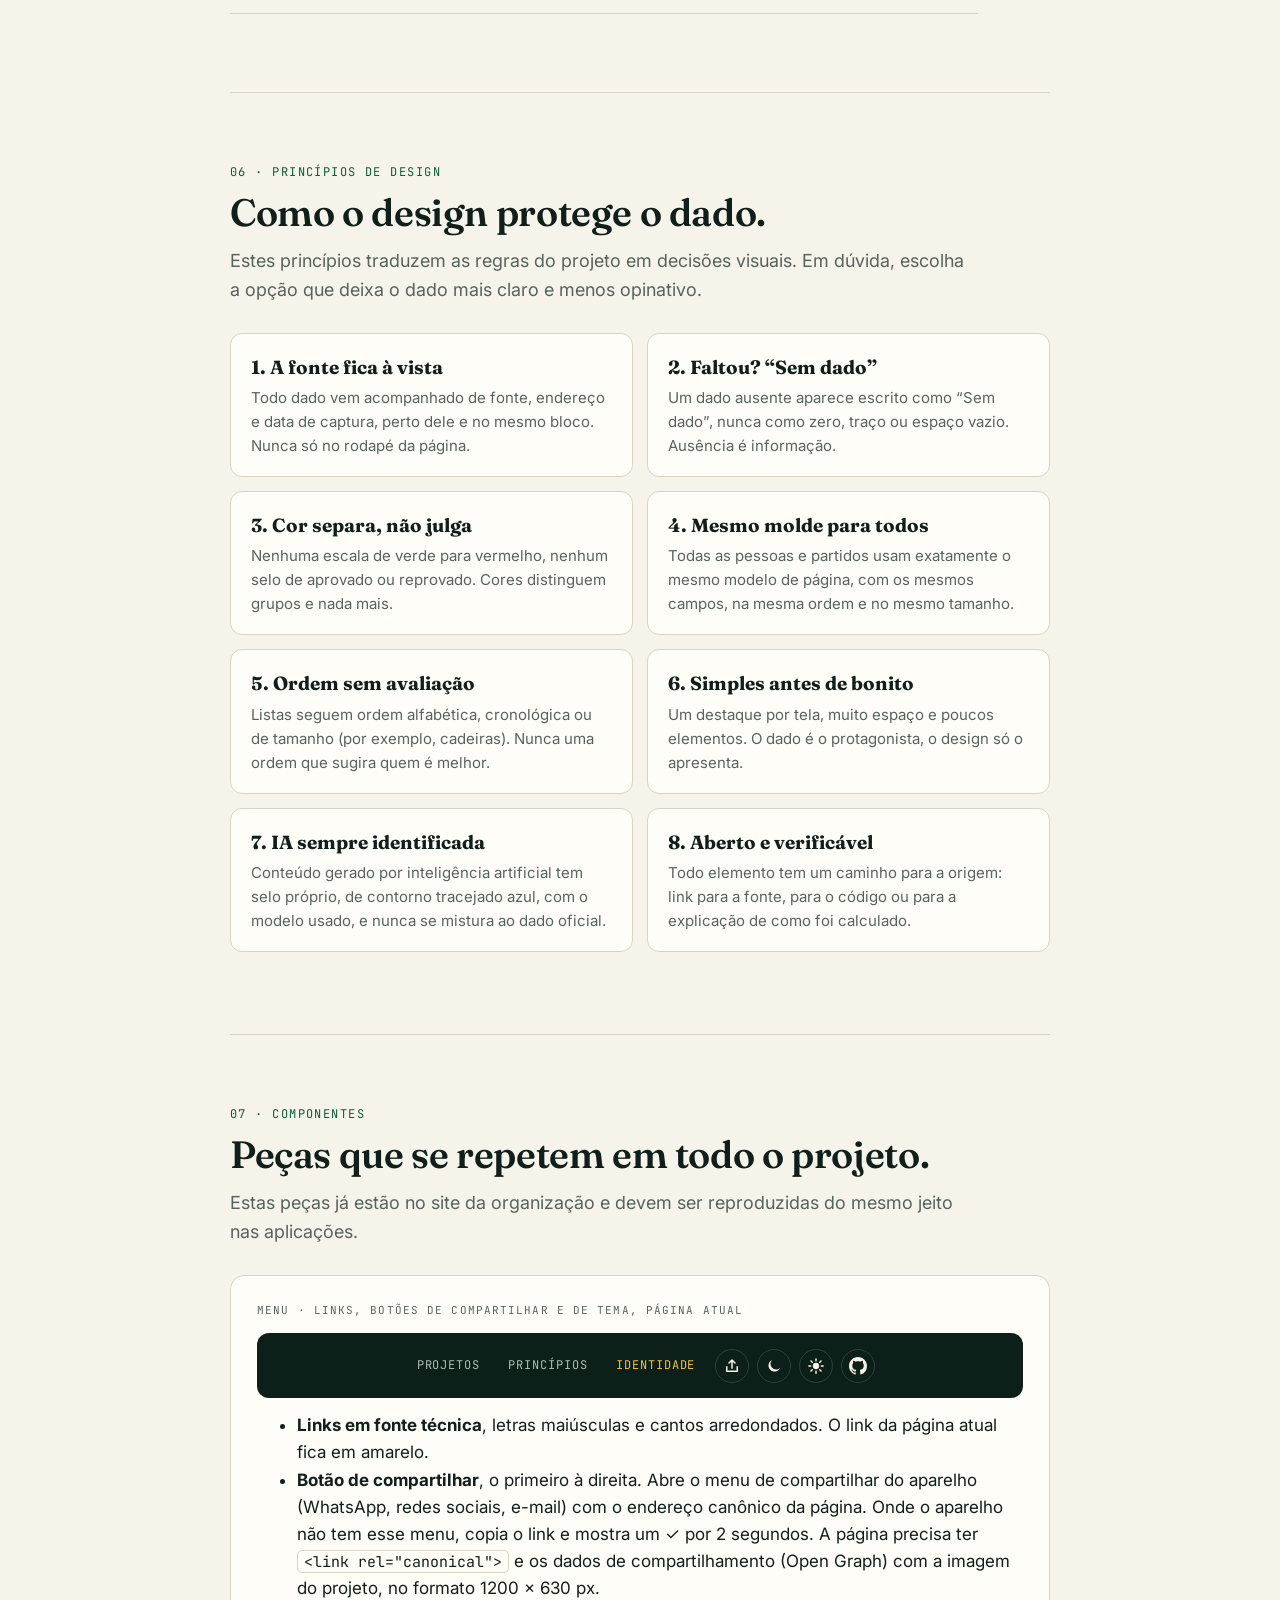
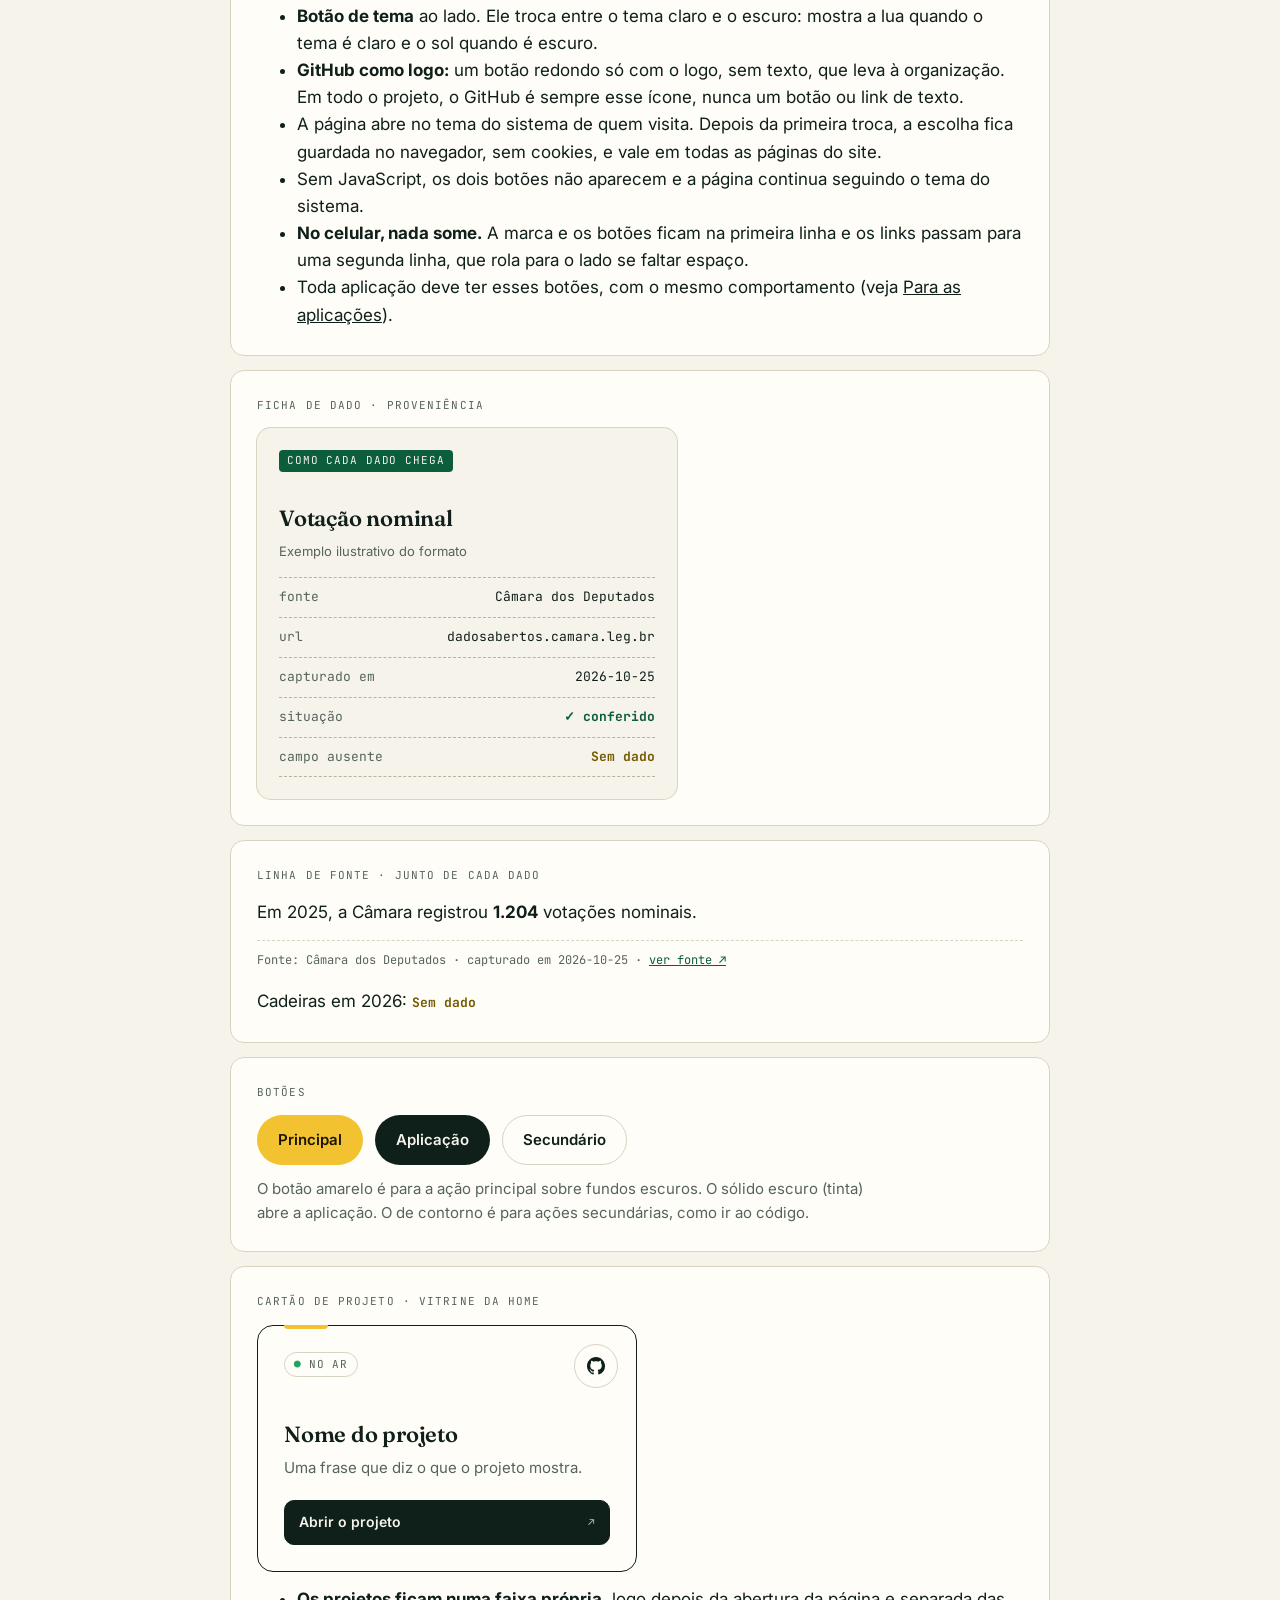
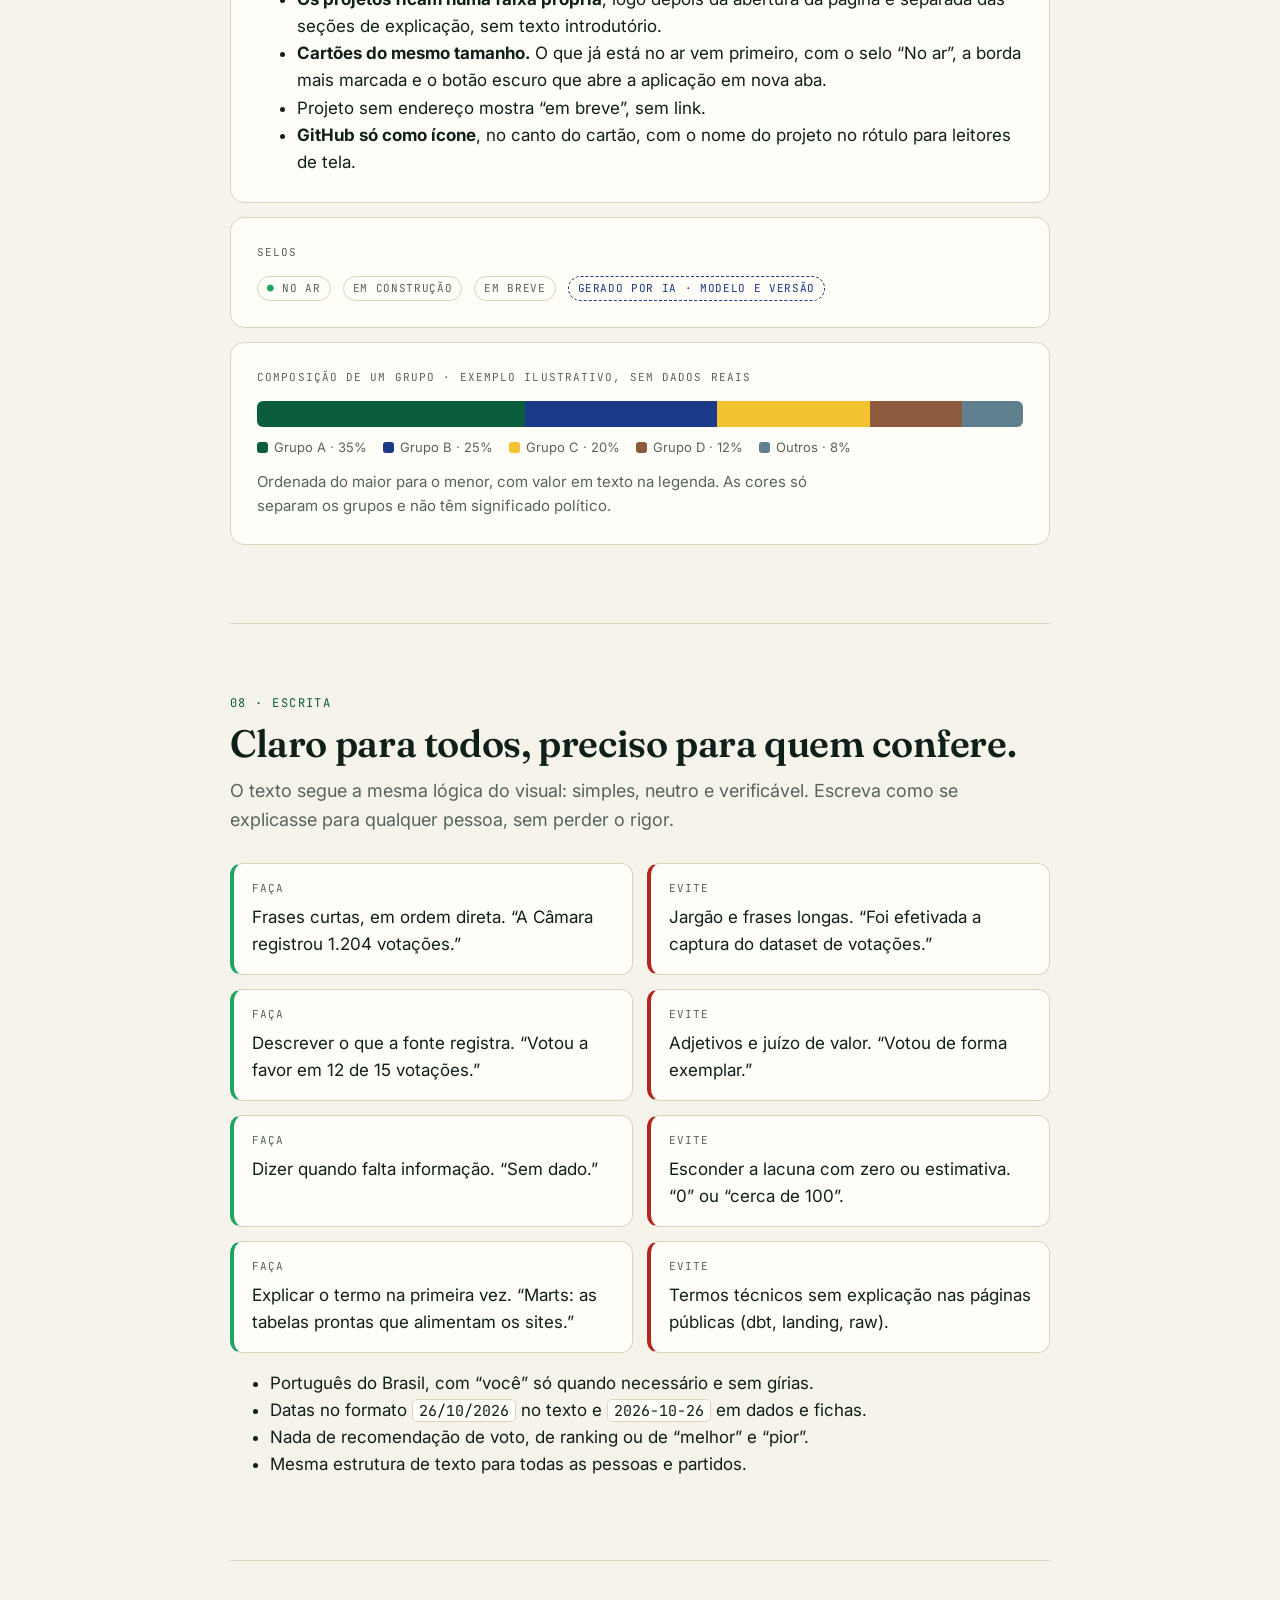
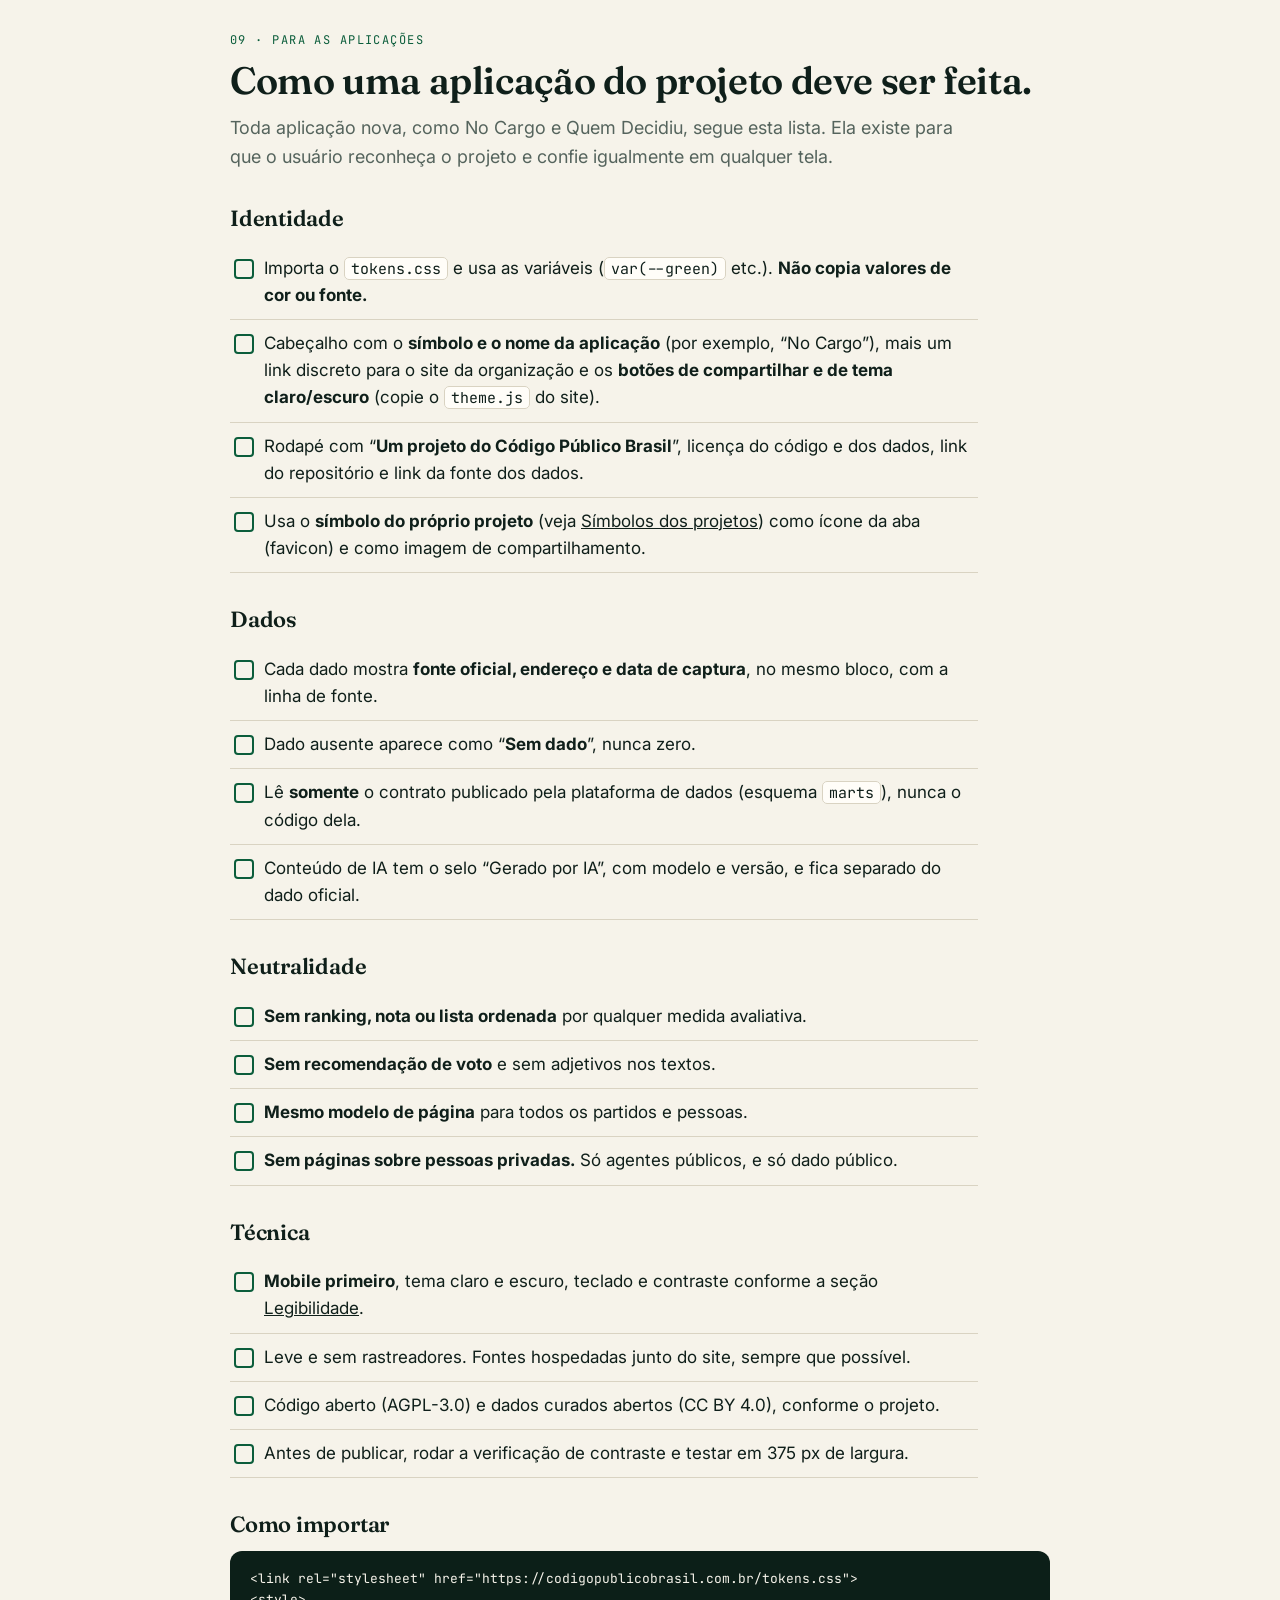
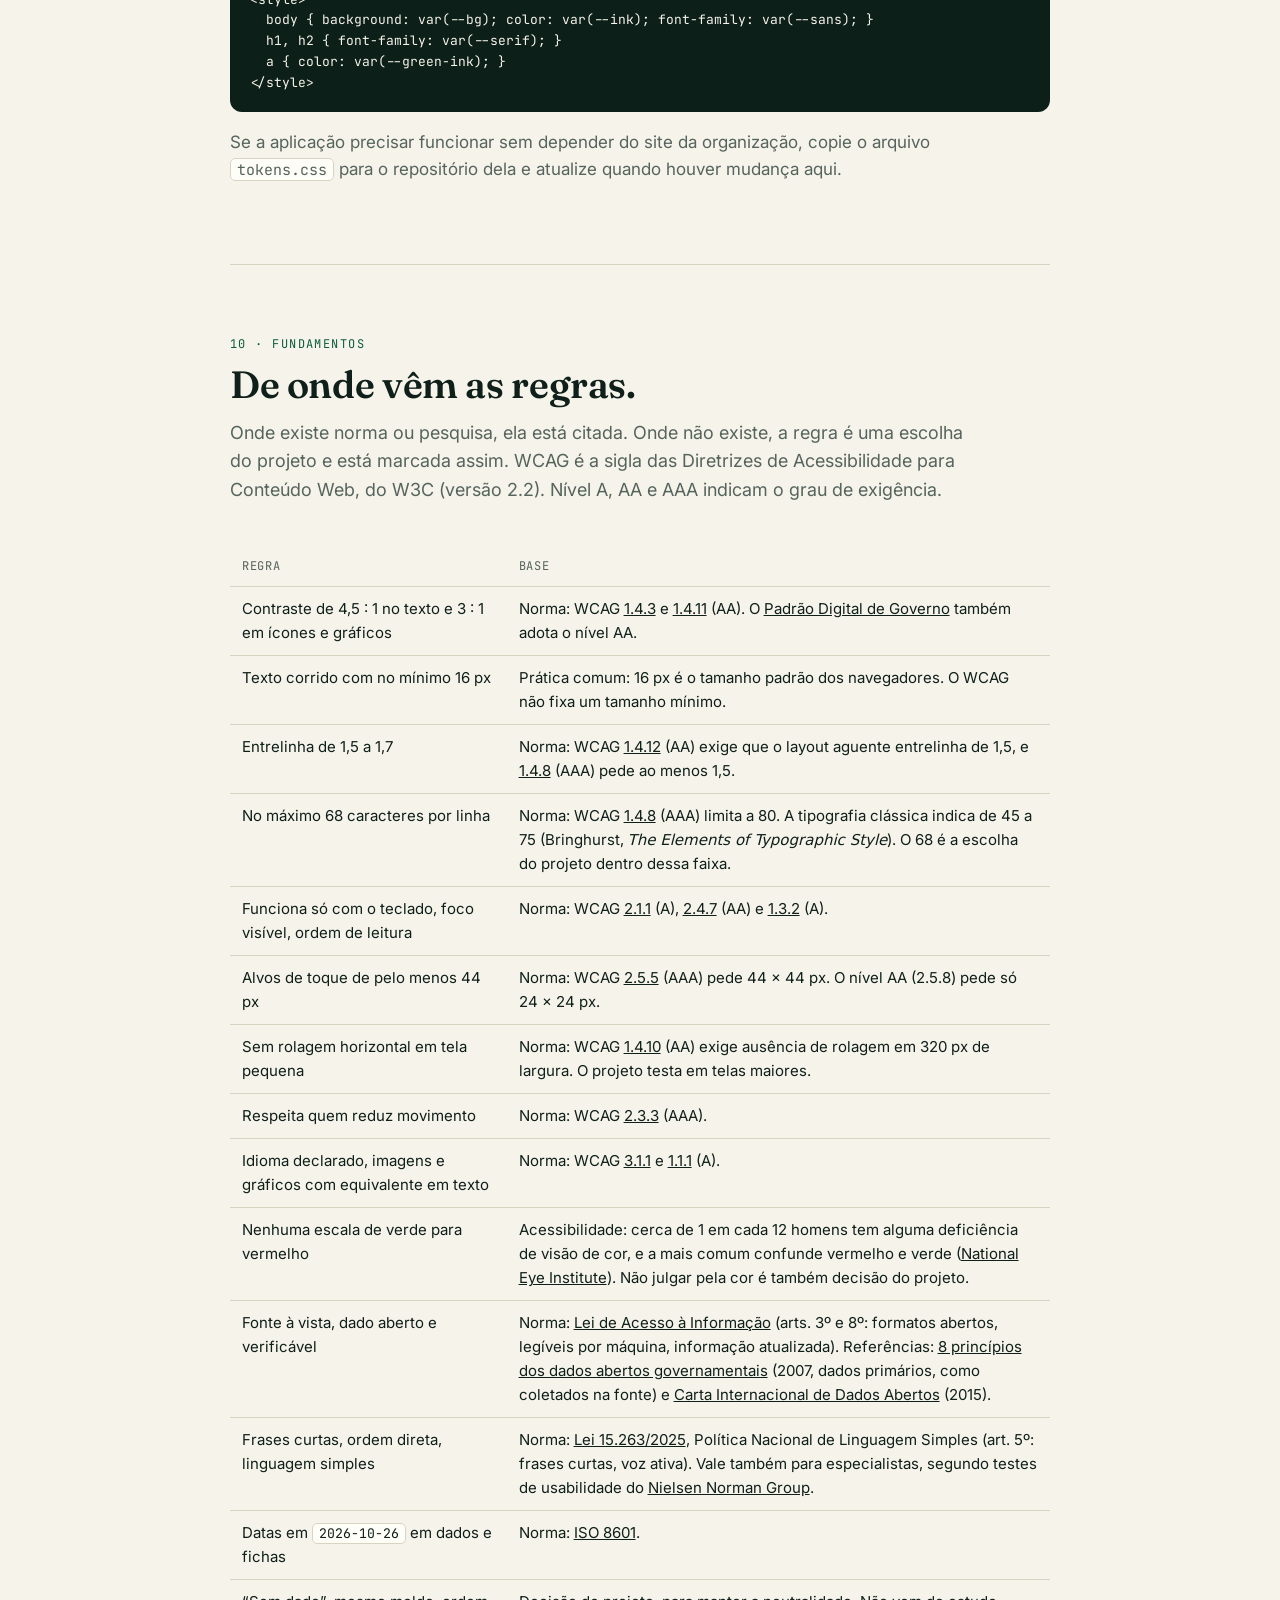
==== commit 5cb708ab: "Documenta cartão de projeto e GitHub como ícone na identidade e move o CSS para assets Co-Authored-B" ====
--- a/identidade/index.html
+++ b/identidade/index.html
@@ -70,11 +70,13 @@
   <link rel="preconnect" href="https://fonts.gstatic.com" crossorigin>
   <link href="https://fonts.googleapis.com/css2?family=Fraunces:ital,opsz,wght@0,9..144,500;0,9..144,600;1,9..144,500&family=Inter:wght@400;500;600&family=JetBrains+Mono:wght@400;600&display=swap" rel="stylesheet">
   <link rel="stylesheet" href="../tokens.css">
-  <link rel="stylesheet" href="../style.css">
+  <link rel="stylesheet" href="../assets/style.css">
   <link rel="stylesheet" href="identidade.css">
   <script src="../theme.js"></script>
 </head>
 <body>
+
+<svg width="0" height="0" style="position:absolute" aria-hidden="true"><symbol id="i-gh" viewBox="0 0 16 16"><path fill="currentColor" d="M8 0C3.58 0 0 3.58 0 8c0 3.54 2.29 6.53 5.47 7.59.4.07.55-.17.55-.38 0-.19-.01-.82-.01-1.49-2.01.37-2.53-.49-2.69-.94-.09-.23-.48-.94-.82-1.13-.28-.15-.68-.52-.01-.53.63-.01 1.08.58 1.23.82.72 1.21 1.87.87 2.33.66.07-.52.28-.87.51-1.07-1.78-.2-3.64-.89-3.64-3.95 0-.87.31-1.59.82-2.15-.08-.2-.36-1.02.08-2.12 0 0 .67-.21 2.2.82.64-.18 1.32-.27 2-.27.68 0 1.36.09 2 .27 1.53-1.04 2.2-.82 2.2-.82.44 1.1.16 1.92.08 2.12.51.56.82 1.27.82 2.15 0 3.07-1.87 3.75-3.65 3.95.29.25.54.73.54 1.48 0 1.07-.01 1.93-.01 2.2 0 .21.15.46.55.38A8.013 8.013 0 0016 8c0-4.42-3.58-8-8-8z"/></symbol></svg>
 
 <header class="top">
   <div class="wrap">
@@ -88,7 +90,7 @@
       <a href="./" aria-current="page">Identidade</a>
     </nav>
     <div class="acoes">
-      <a class="gh" href="https://github.com/codigo-publico-brasil" aria-label="GitHub da organização" title="GitHub da organização"><svg viewBox="0 0 16 16" aria-hidden="true"><path fill="currentColor" d="M8 0C3.58 0 0 3.58 0 8c0 3.54 2.29 6.53 5.47 7.59.4.07.55-.17.55-.38 0-.19-.01-.82-.01-1.49-2.01.37-2.53-.49-2.69-.94-.09-.23-.48-.94-.82-1.13-.28-.15-.68-.52-.01-.53.63-.01 1.08.58 1.23.82.72 1.21 1.87.87 2.33.66.07-.52.28-.87.51-1.07-1.78-.2-3.64-.89-3.64-3.95 0-.87.31-1.59.82-2.15-.08-.2-.36-1.02.08-2.12 0 0 .67-.21 2.2.82.64-.18 1.32-.27 2-.27.68 0 1.36.09 2 .27 1.53-1.04 2.2-.82 2.2-.82.44 1.1.16 1.92.08 2.12.51.56.82 1.27.82 2.15 0 3.07-1.87 3.75-3.65 3.95.29.25.54.73.54 1.48 0 1.07-.01 1.93-.01 2.2 0 .21.15.46.55.38A8.013 8.013 0 0016 8c0-4.42-3.58-8-8-8z"/></svg></a>
+      <a class="gh" href="https://github.com/codigo-publico-brasil" aria-label="GitHub da organização" title="GitHub da organização"><svg viewBox="0 0 16 16" aria-hidden="true"><use href="#i-gh"/></svg></a>
     </div>
   </div>
 </header>
@@ -345,14 +347,14 @@
           <button type="button" class="tema compartilhar" aria-label="Exemplo: botão de compartilhar"><svg viewBox="0 0 24 24" aria-hidden="true"><g fill="none" stroke="currentColor" stroke-width="2" stroke-linecap="round" stroke-linejoin="round"><path d="M12 15V4M8 8l4-4 4 4M5 13v6h14v-6"/></g></svg></button>
           <button type="button" class="tema" data-efetivo="light" aria-label="Exemplo: botão no tema claro, mostra a lua"><svg class="lua" viewBox="0 0 24 24" aria-hidden="true"><path d="M20 14.5A8 8 0 1 1 9.5 4a6.5 6.5 0 0 0 10.5 10.5z" fill="currentColor"/></svg></button>
           <button type="button" class="tema" data-efetivo="dark" aria-label="Exemplo: botão no tema escuro, mostra o sol"><svg class="sol" viewBox="0 0 24 24" aria-hidden="true"><circle cx="12" cy="12" r="4.2" fill="currentColor"/><g stroke="currentColor" stroke-width="2" stroke-linecap="round"><path d="M12 2.5v2.4M12 19.1v2.4M2.5 12h2.4M19.1 12h2.4M5.3 5.3l1.7 1.7M17 17l1.7 1.7M5.3 18.7L7 17M17 7l1.7-1.7"/></g></svg></button>
-          <a class="gh" href="#componentes" aria-label="Exemplo: logo do GitHub"><svg viewBox="0 0 16 16" aria-hidden="true"><path fill="currentColor" d="M8 0C3.58 0 0 3.58 0 8c0 3.54 2.29 6.53 5.47 7.59.4.07.55-.17.55-.38 0-.19-.01-.82-.01-1.49-2.01.37-2.53-.49-2.69-.94-.09-.23-.48-.94-.82-1.13-.28-.15-.68-.52-.01-.53.63-.01 1.08.58 1.23.82.72 1.21 1.87.87 2.33.66.07-.52.28-.87.51-1.07-1.78-.2-3.64-.89-3.64-3.95 0-.87.31-1.59.82-2.15-.08-.2-.36-1.02.08-2.12 0 0 .67-.21 2.2.82.64-.18 1.32-.27 2-.27.68 0 1.36.09 2 .27 1.53-1.04 2.2-.82 2.2-.82.44 1.1.16 1.92.08 2.12.51.56.82 1.27.82 2.15 0 3.07-1.87 3.75-3.65 3.95.29.25.54.73.54 1.48 0 1.07-.01 1.93-.01 2.2 0 .21.15.46.55.38A8.013 8.013 0 0016 8c0-4.42-3.58-8-8-8z"/></svg></a>
+          <a class="gh" href="#componentes" aria-label="Exemplo: logo do GitHub"><svg viewBox="0 0 16 16" aria-hidden="true"><use href="#i-gh"/></svg></a>
         </div>
       </div>
       <ul style="margin:14px 0 0">
         <li><b>Links em fonte técnica</b>, letras maiúsculas e cantos arredondados. O link da página atual fica em amarelo.</li>
         <li><b>Botão de compartilhar</b>, o primeiro à direita. Abre o menu de compartilhar do aparelho (WhatsApp, redes sociais, e-mail) com o endereço canônico da página. Onde o aparelho não tem esse menu, copia o link e mostra um ✓ por 2 segundos. A página precisa ter <code>&lt;link rel="canonical"&gt;</code> e os dados de compartilhamento (Open Graph) com a imagem do projeto, no formato 1200 × 630 px.</li>
         <li><b>Botão de tema</b> ao lado. Ele troca entre o tema claro e o escuro: mostra a lua quando o tema é claro e o sol quando é escuro.</li>
-        <li><b>GitHub como logo:</b> um botão redondo só com o logo, sem texto, que leva à organização.</li>
+        <li><b>GitHub como logo:</b> um botão redondo só com o logo, sem texto, que leva à organização. Em todo o projeto, o GitHub é sempre esse ícone, nunca um botão ou link de texto.</li>
         <li>A página abre no tema do sistema de quem visita. Depois da primeira troca, a escolha fica guardada no navegador, sem cookies, e vale em todas as páginas do site.</li>
         <li>Sem JavaScript, os dois botões não aparecem e a página continua seguindo o tema do sistema.</li>
         <li><b>No celular, nada some.</b> A marca e os botões ficam na primeira linha e os links passam para uma segunda linha, que rola para o lado se faltar espaço.</li>
@@ -394,9 +396,32 @@
     </div>
 
     <div class="demo">
+      <span class="rotulo">Cartão de projeto · vitrine da home</span>
+      <div style="max-width:380px">
+        <article class="card c2 destaque">
+          <div class="topo">
+            <span class="status on">No ar</span>
+            <a class="gh" href="#componentes" aria-label="Exemplo: código do projeto no GitHub" title="Código no GitHub"><svg viewBox="0 0 16 16" aria-hidden="true"><use href="#i-gh"/></svg></a>
+          </div>
+          <h3>Nome do projeto</h3>
+          <p>Uma frase que diz o que o projeto mostra.</p>
+          <div class="links">
+            <a class="app" href="#componentes">Abrir o projeto <small>↗</small></a>
+          </div>
+        </article>
+      </div>
+      <ul style="margin:14px 0 0">
+        <li><b>Os projetos ficam numa faixa própria</b>, logo depois da abertura da página e separada das seções de explicação, sem texto introdutório.</li>
+        <li><b>Cartões do mesmo tamanho.</b> O que já está no ar vem primeiro, com o selo “No ar”, a borda mais marcada e o botão escuro que abre a aplicação em nova aba.</li>
+        <li>Projeto sem endereço mostra “em breve”, sem link.</li>
+        <li><b>GitHub só como ícone</b>, no canto do cartão, com o nome do projeto no rótulo para leitores de tela.</li>
+      </ul>
+    </div>
+
+    <div class="demo">
       <span class="rotulo">Selos</span>
       <div class="linha">
-        <span class="selo on">Em funcionamento</span>
+        <span class="selo on">No ar</span>
         <span class="selo">Em construção</span>
         <span class="selo">Em breve</span>
         <span class="selo ia">Gerado por IA · modelo e versão</span>
--- a/assets/style.css
+++ b/assets/style.css
@@ -0,0 +1,160 @@
+* { box-sizing: border-box; }
+html { scroll-behavior: smooth; }
+body {
+  margin: 0;
+  background: var(--bg);
+  color: var(--ink);
+  font-family: var(--sans);
+  line-height: 1.6;
+  -webkit-font-smoothing: antialiased;
+}
+a { color: inherit; }
+.wrap { max-width: 1120px; margin: 0 auto; padding: 0 20px; }
+h1, h2, h3 { font-family: var(--serif); font-weight: 600; line-height: 1.12; letter-spacing: -0.01em; margin: 0; }
+.eyebrow { font-family: var(--mono); font-size: 12px; letter-spacing: 0.12em; text-transform: uppercase; color: var(--green-ink); }
+
+/* Cabeçalho */
+.top { background: var(--hero-bg); color: var(--hero-ink); }
+.top .wrap { display: flex; align-items: center; gap: 8px; min-height: 64px; }
+.brand { margin-right: auto; display: flex; align-items: center; gap: 10px; font-family: var(--serif); font-weight: 600; font-size: 18px; text-decoration: none; }
+.brand img { width: 26px; height: 26px; }
+.nav { display: flex; align-items: center; gap: 4px; }
+.nav a { font-family: var(--mono); font-size: 12px; letter-spacing: 0.08em; text-transform: uppercase; text-decoration: none; color: var(--hero-muted); padding: 9px 12px; border-radius: 999px; }
+.nav a:hover { color: var(--hero-ink); background: #162a21; }
+.nav a[aria-current="page"] { color: var(--yellow); }
+.acoes { display: flex; align-items: center; gap: 8px; margin-left: 8px; }
+.tema, .gh { flex: none; display: inline-flex; align-items: center; justify-content: center; width: 34px; height: 34px; padding: 0; border: 1px solid #2c4339; border-radius: 999px; background: none; color: var(--hero-ink); cursor: pointer; }
+.tema:hover, .gh:hover { background: #162a21; }
+.tema svg { width: 18px; height: 18px; }
+.gh svg { width: 18px; height: 18px; }
+.tema .sol { display: none; }
+.tema[data-efetivo="dark"] .sol { display: block; }
+.tema[data-efetivo="dark"] .lua { display: none; }
+
+/* Hero */
+.hero { background: var(--hero-bg); color: var(--hero-ink); position: relative; overflow: hidden; padding: 56px 0 96px; }
+.hero::before {
+  content: ""; position: absolute; inset: 0;
+  background-image: radial-gradient(#1f3a2e 1.2px, transparent 1.2px);
+  background-size: 22px 22px; opacity: 0.8;
+  mask-image: linear-gradient(to bottom, #000 0%, transparent 85%);
+}
+.hero .wrap { position: relative; display: grid; gap: 48px; grid-template-columns: 1.15fr 0.85fr; align-items: center; }
+.hero .eyebrow { color: var(--yellow); }
+.hero h1 { font-size: clamp(38px, 6vw, 68px); margin: 18px 0 20px; }
+.hero h1 em { font-style: italic; color: var(--yellow); }
+.hero p.lead { font-size: 18px; color: var(--hero-muted); max-width: 52ch; margin: 0 0 28px; }
+.cta { display: flex; flex-wrap: wrap; gap: 12px; }
+.btn { display: inline-flex; align-items: center; gap: 8px; padding: 12px 20px; border-radius: 999px; font-weight: 600; font-size: 15px; text-decoration: none; border: 1px solid transparent; }
+.btn.primary { background: var(--yellow); color: #1a1500; }
+.btn.primary:hover { filter: brightness(1.06); }
+.btn.ghost { border-color: #2c4339; color: var(--hero-ink); }
+.btn.ghost:hover { background: #162a21; }
+.btn.solido { background: var(--ink); color: var(--bg); }
+.btn.contorno { border-color: var(--line); color: var(--ink); }
+.btn.contorno:hover { border-color: var(--green-ink); }
+
+/* Ficha de dado: o elemento assinatura */
+.ficha { background: #f6f3ea; color: #0f1f1a; border-radius: 14px; padding: 22px; font-family: var(--mono); font-size: 13px; box-shadow: 0 0 0 1px #00000022, 0 24px 60px -20px #000a; transform: rotate(1.2deg); }
+.ficha .tag { display: inline-block; background: #0b5d3b; color: #f6f3ea; padding: 2px 8px; border-radius: 4px; font-size: 11px; letter-spacing: 0.08em; }
+.ficha h3 { font-family: var(--serif); font-size: 21px; margin: 14px 0 4px; }
+.ficha .sub { color: #55645d; font-family: var(--sans); margin-bottom: 16px; }
+.ficha dl { margin: 0; border-top: 1px dashed #b9b29d; }
+.ficha .row { display: flex; justify-content: space-between; gap: 12px; padding: 9px 0; border-bottom: 1px dashed #b9b29d; }
+.ficha dt { color: #55645d; }
+.ficha dd { margin: 0; text-align: right; word-break: break-all; }
+.ficha .ok { color: #0b5d3b; font-weight: 700; }
+.ficha .semdado { color: #735a00; font-weight: 700; }
+
+/* Faixa tricolor discreta */
+.stripe { height: 6px; background: linear-gradient(90deg, var(--green) 0 50%, var(--yellow) 50% 75%, var(--brand-blue) 75%); }
+
+/* Seções */
+section { padding: 84px 0; }
+.sec-head { max-width: 640px; margin-bottom: 40px; }
+.sec-head h2 { font-size: clamp(28px, 4vw, 40px); margin: 10px 0 12px; }
+.sec-head p { color: var(--muted); margin: 0; font-size: 17px; }
+
+/* Caminho do dado */
+.trilha { display: grid; grid-template-columns: repeat(5, 1fr); gap: 0; counter-reset: t; border: 1px solid var(--line); border-radius: 14px; overflow: hidden; background: var(--surface); }
+.trilha li { list-style: none; padding: 22px 18px; border-right: 1px solid var(--line); position: relative; }
+.trilha li:last-child { border-right: 0; }
+.trilha li::before { counter-increment: t; content: "0" counter(t); font-family: var(--mono); font-size: 12px; color: var(--green-ink); }
+.trilha b { display: block; font-family: var(--serif); font-size: 19px; margin: 6px 0 4px; }
+.trilha span { font-size: 14px; color: var(--muted); }
+.trilha { padding: 0; margin: 0; }
+
+/* Projetos */
+.vitrine { background: var(--surface); border-bottom: 1px solid var(--line); padding: 56px 0; }
+.vitrine .sec-head { margin-bottom: 28px; }
+.cards { display: grid; gap: 20px; grid-template-columns: repeat(3, 1fr); }
+.card.destaque { border-color: var(--ink); }
+.card .topo { display: flex; justify-content: space-between; align-items: flex-start; }
+.card .gh { border-color: var(--line); color: var(--ink); width: 44px; height: 44px; margin: -8px -8px 0 0; }
+.card .gh:hover { background: none; border-color: var(--green-ink); }
+.gh.grande { width: 44px; height: 44px; }
+.card { background: var(--surface); border: 1px solid var(--line); border-radius: 16px; padding: 26px; display: flex; flex-direction: column; position: relative; }
+.card::before { content: ""; position: absolute; left: 26px; top: -1px; width: 44px; height: 4px; background: var(--c, var(--green)); border-radius: 0 0 4px 4px; }
+.card.c2 { --c: var(--yellow); }
+.card.c3 { --c: var(--blue); }
+.card .status { align-self: flex-start; font-family: var(--mono); font-size: 11px; letter-spacing: 0.06em; text-transform: uppercase; border: 1px solid var(--line); color: var(--muted); padding: 3px 9px; border-radius: 999px; }
+.card .status.on::before { content: "● "; color: #1fa463; }
+.card h3 { font-size: 26px; margin: 16px 0 8px; }
+.card p { color: var(--muted); margin: 0 0 20px; font-size: 15px; flex: 1; }
+.card .links { display: flex; flex-direction: column; gap: 8px; }
+.card .links a { display: flex; justify-content: space-between; align-items: center; padding: 10px 14px; border: 1px solid var(--line); border-radius: 10px; text-decoration: none; font-size: 14px; font-weight: 600; }
+.card .links a small { font-family: var(--mono); font-weight: 400; color: var(--muted); font-size: 11px; }
+.card .links a:hover { border-color: var(--green-ink); }
+.card .links .soon { display: flex; justify-content: space-between; align-items: center; padding: 10px 14px; border: 1px dashed var(--line); border-radius: 10px; font-size: 14px; color: var(--muted); }
+.card .links .soon small { font-family: var(--mono); font-size: 11px; text-transform: uppercase; letter-spacing: 0.06em; color: var(--green-ink); }
+.hero p.lead + p.lead { margin-top: -12px; }
+.hero .lema { font-family: var(--serif); font-style: italic; font-size: 24px; color: var(--yellow); margin: 0 0 28px; }
+.card .links a.app { background: var(--ink); color: var(--bg); border-color: var(--ink); }
+.card .links a.app small { color: inherit; opacity: 0.7; }
+
+/* Princípios */
+.principios { background: var(--surface); border-block: 1px solid var(--line); }
+.pgrid { display: grid; gap: 0; grid-template-columns: repeat(3, 1fr); border-top: 1px solid var(--line); border-left: 1px solid var(--line); }
+.pgrid article { padding: 26px 24px; border-right: 1px solid var(--line); border-bottom: 1px solid var(--line); }
+.pgrid .n { font-family: var(--serif); font-size: 44px; color: var(--yellow); line-height: 1; -webkit-text-stroke: 1px var(--ink); }
+.pgrid h3 { font-size: 20px; margin: 12px 0 6px; }
+.pgrid p { margin: 0; color: var(--muted); font-size: 15px; }
+
+/* Licenças e participação */
+.duo { display: grid; gap: 20px; grid-template-columns: 1fr 1fr; }
+.panel { border: 1px solid var(--line); border-radius: 16px; padding: 28px; background: var(--surface); }
+.panel h3 { font-size: 24px; margin-bottom: 10px; }
+.panel p { color: var(--muted); margin: 0 0 14px; }
+.lic { display: flex; gap: 10px; flex-wrap: wrap; }
+.lic span { font-family: var(--mono); font-size: 13px; border: 1px solid var(--line); padding: 5px 10px; border-radius: 6px; }
+.panel.dark { background: var(--hero-bg); color: var(--hero-ink); border-color: var(--hero-bg); }
+.panel.dark p { color: var(--hero-muted); }
+
+footer { background: var(--hero-bg); color: var(--hero-muted); padding: 36px 0; font-size: 14px; }
+footer .wrap { display: flex; justify-content: space-between; gap: 16px; flex-wrap: wrap; }
+footer a { color: var(--hero-ink); }
+
+:focus-visible { outline: 3px solid var(--green-ink); outline-offset: 3px; }
+.top :focus-visible, .hero :focus-visible, .panel.dark :focus-visible, footer :focus-visible { outline-color: var(--yellow); }
+
+@media (max-width: 900px) {
+  .hero .wrap, .duo { grid-template-columns: 1fr; }
+  .cards, .pgrid { grid-template-columns: 1fr; }
+  .trilha { grid-template-columns: 1fr; }
+  .trilha li { border-right: 0; border-bottom: 1px solid var(--line); }
+  .trilha li:last-child { border-bottom: 0; }
+  .top .wrap { flex-wrap: wrap; padding-top: 10px; padding-bottom: 4px; min-height: 0; }
+  .acoes { margin-left: 0; }
+  .nav { order: 3; flex: 0 0 100%; justify-content: space-between; overflow-x: auto; white-space: nowrap; scrollbar-width: none; padding-bottom: 6px; }
+  .nav::-webkit-scrollbar { display: none; }
+  .nav a { padding: 13px 7px; font-size: 11px; letter-spacing: 0.05em; }
+  .ficha { transform: none; }
+  section { padding: 60px 0; }
+  .vitrine { padding: 40px 0; }
+}
+
+@media (max-width: 360px) {
+  .brand { font-size: 15px; gap: 7px; }
+  .brand img { width: 22px; height: 22px; }
+  .acoes { gap: 6px; }
+}
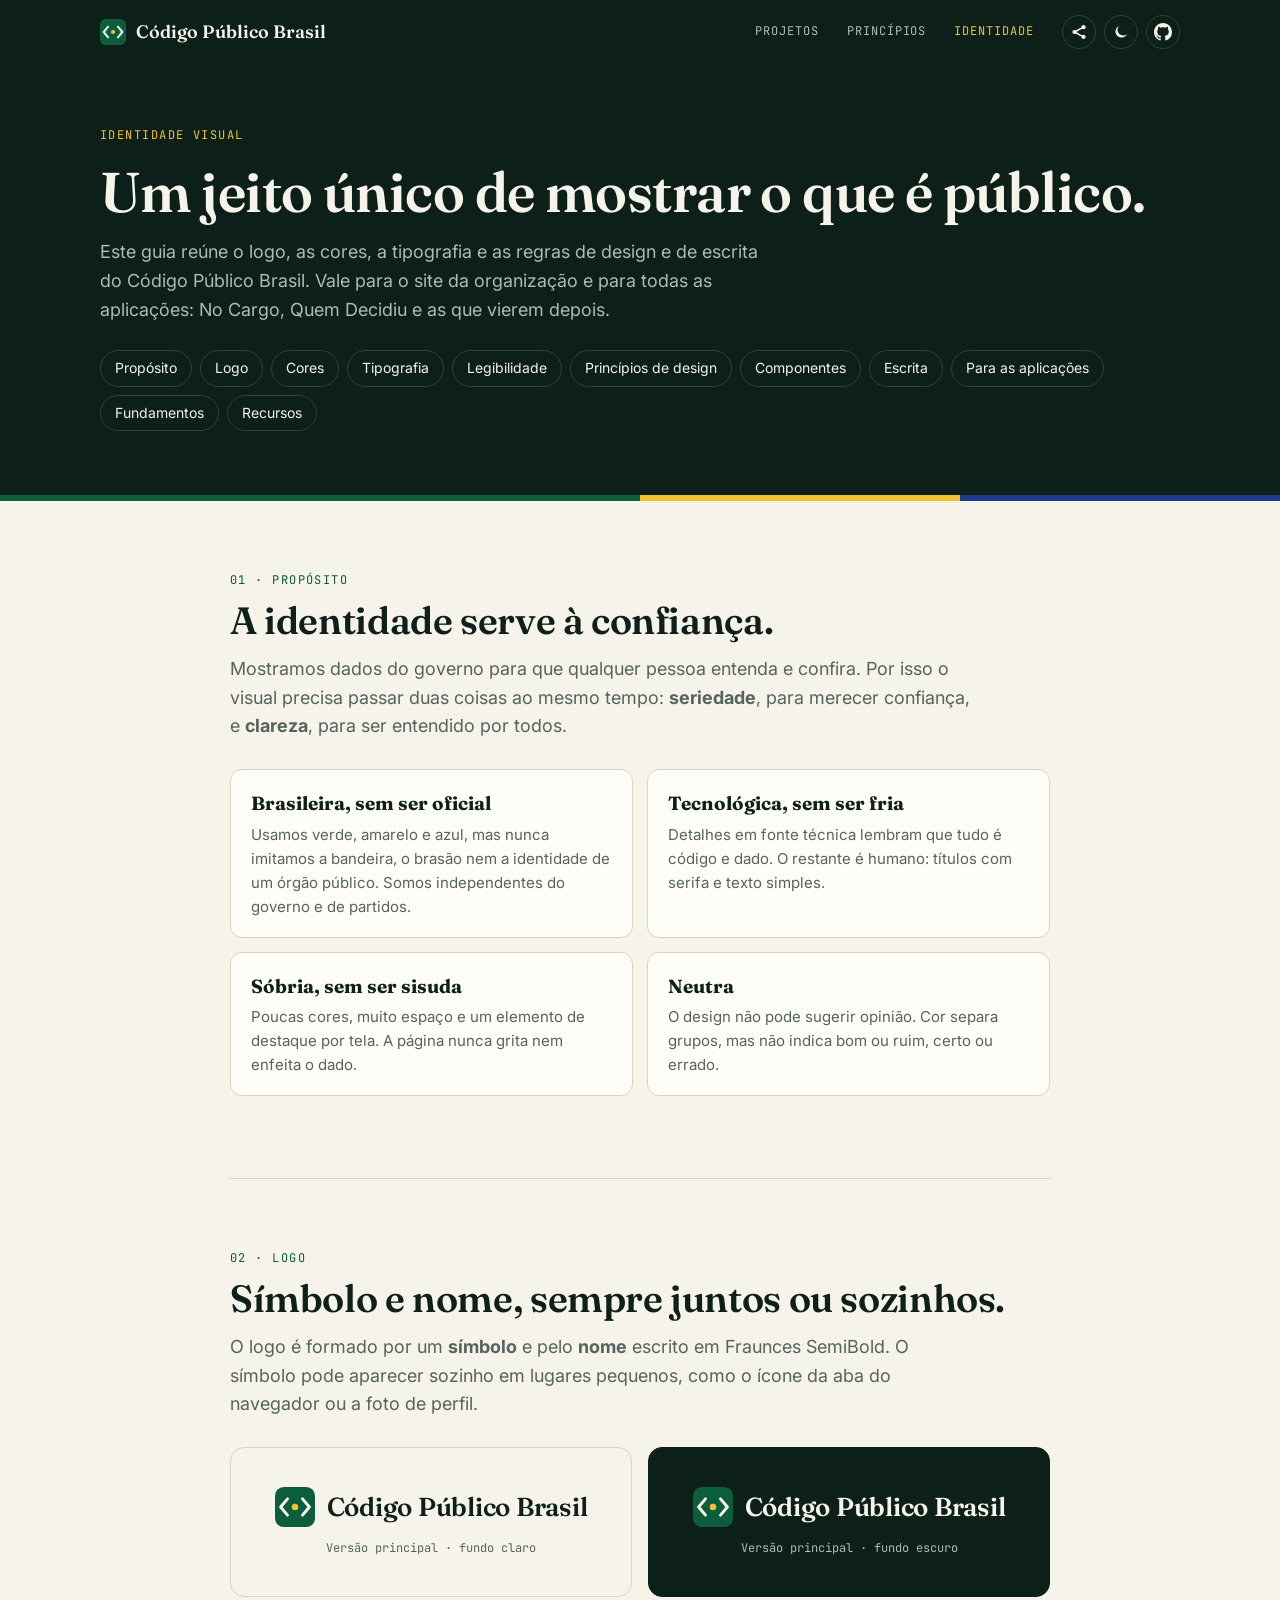
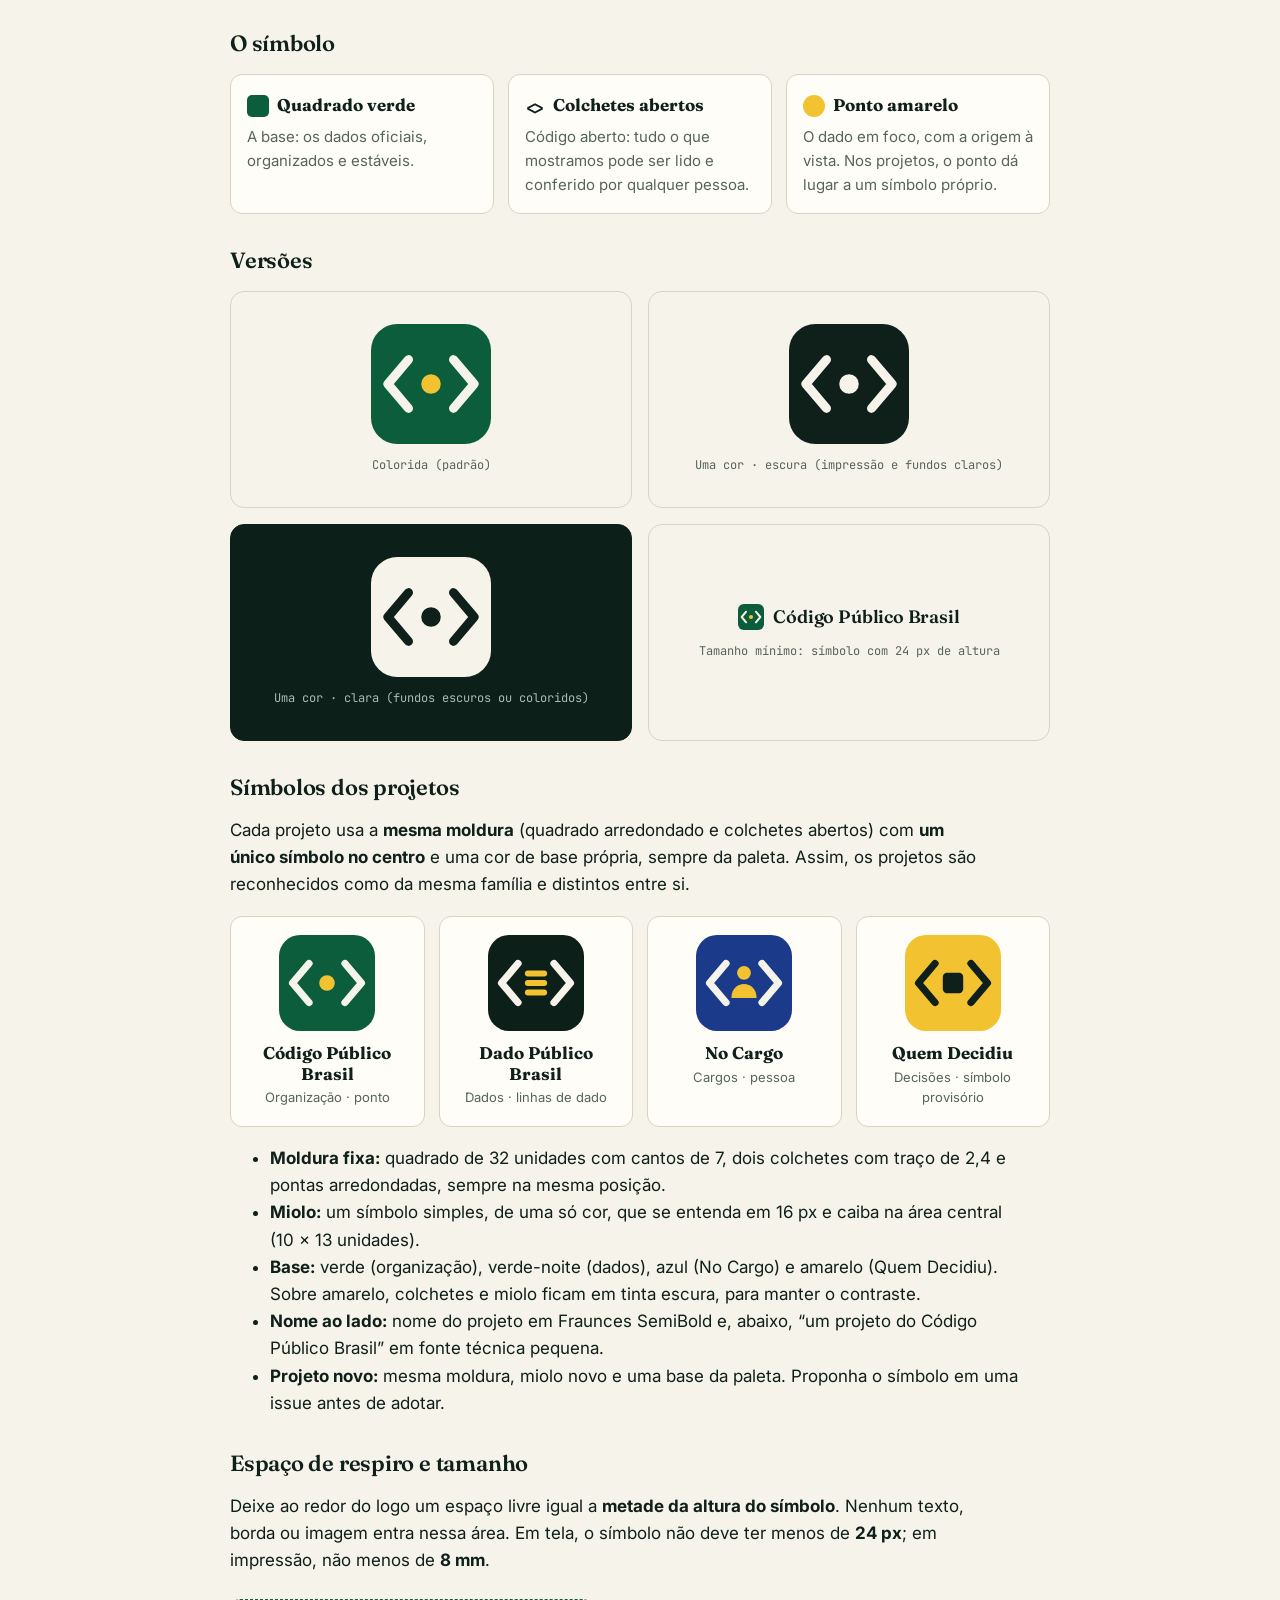
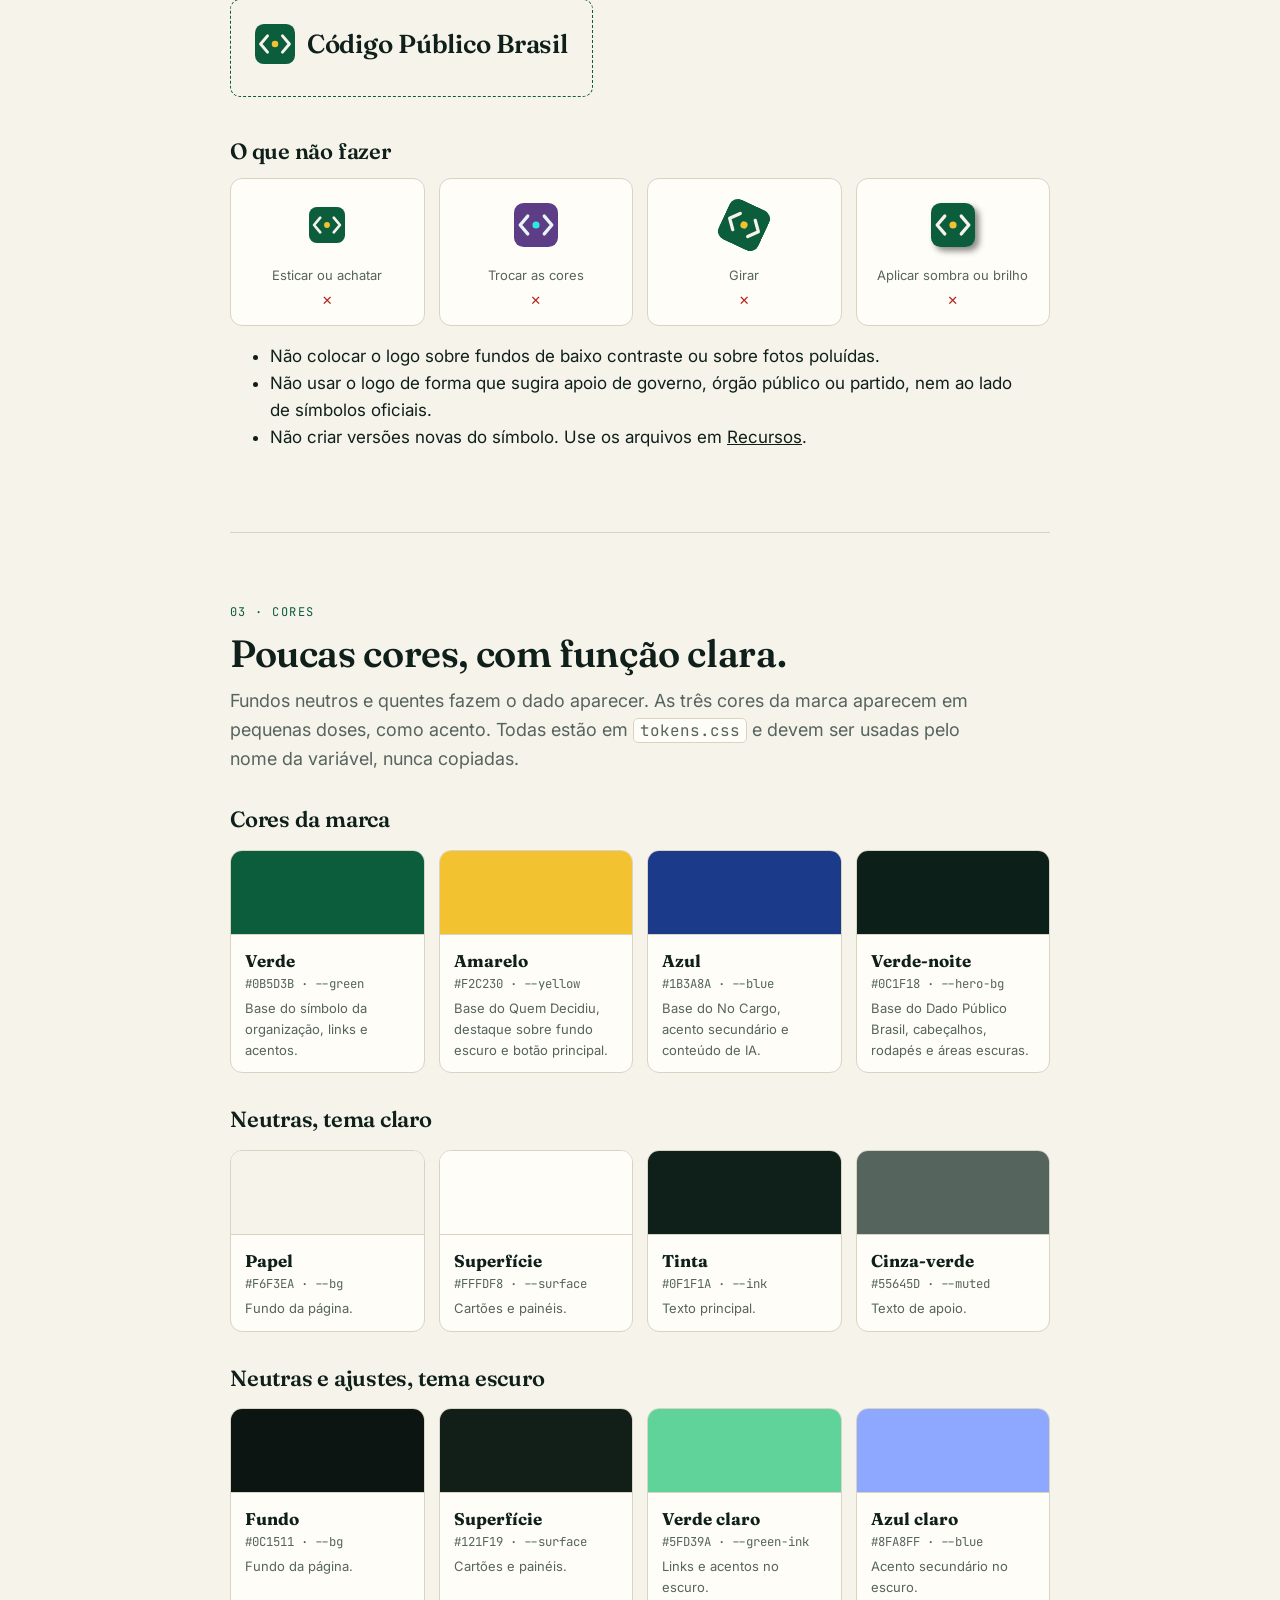
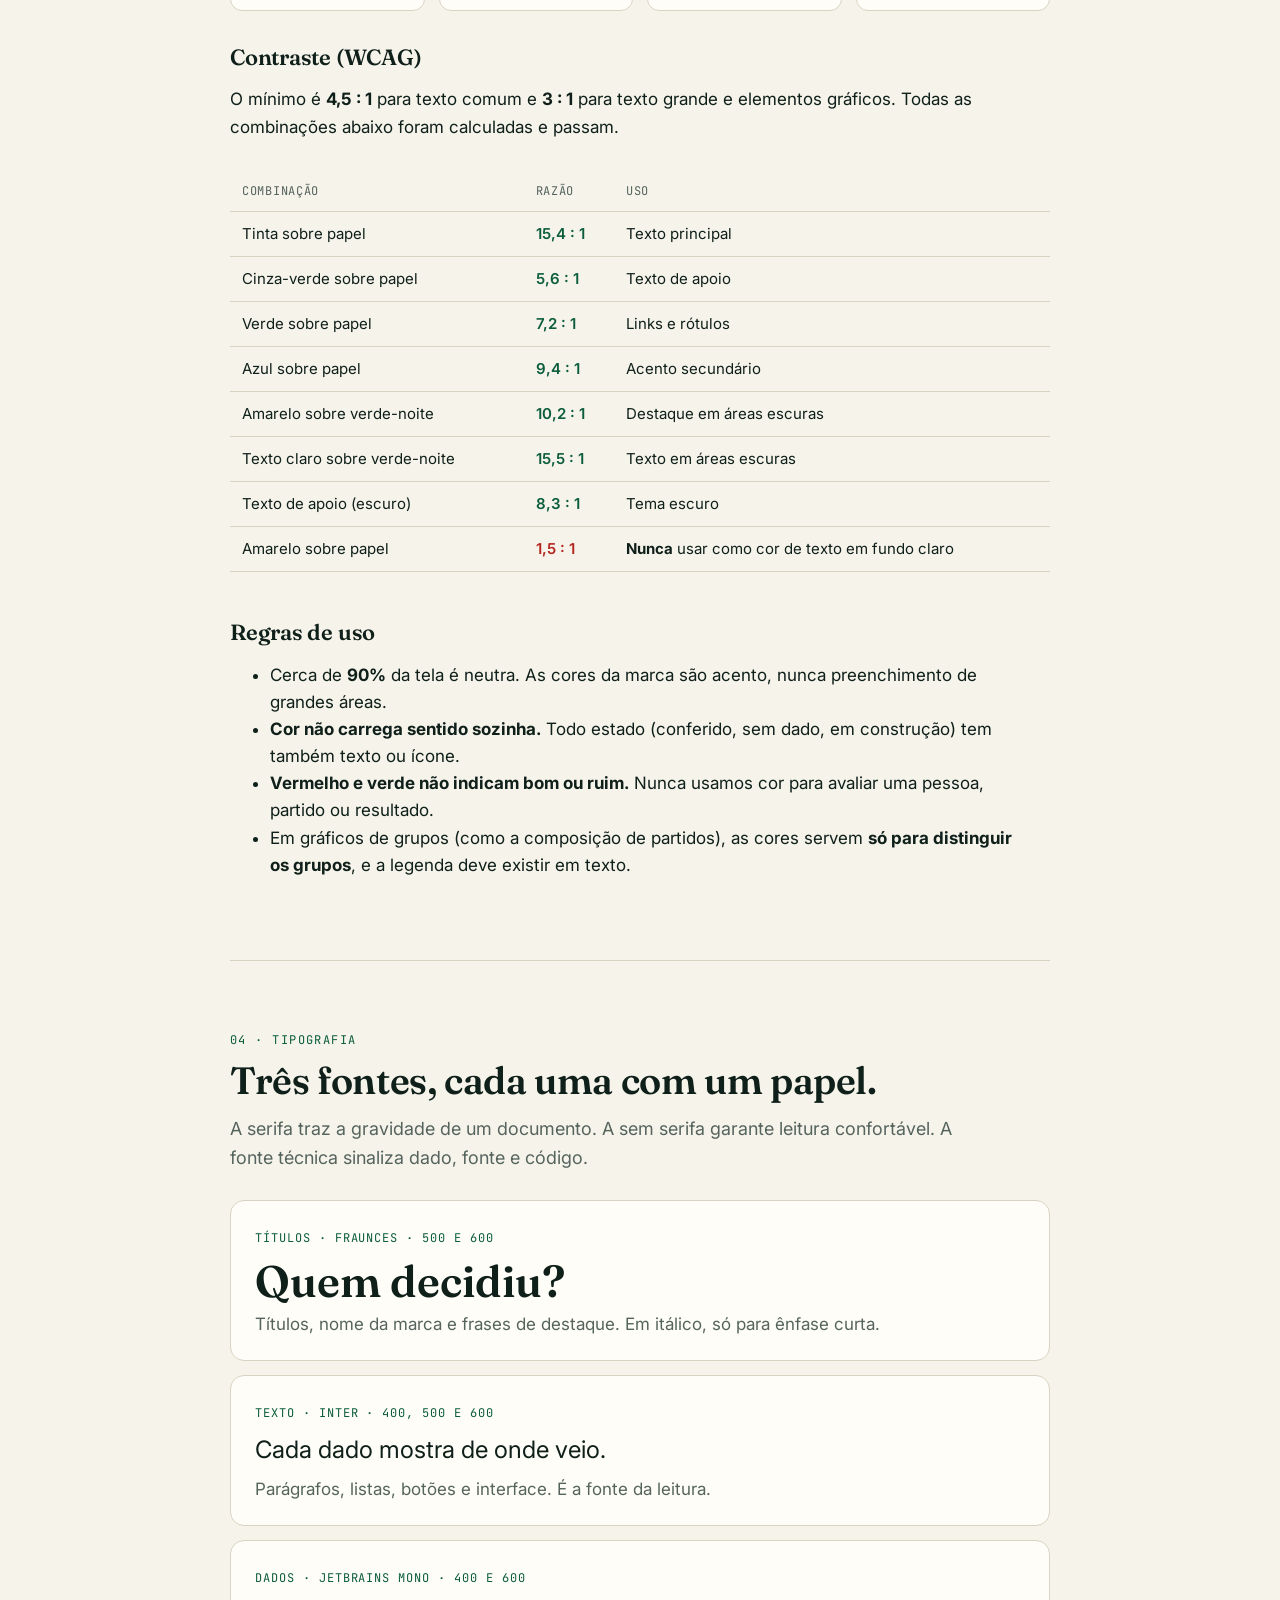
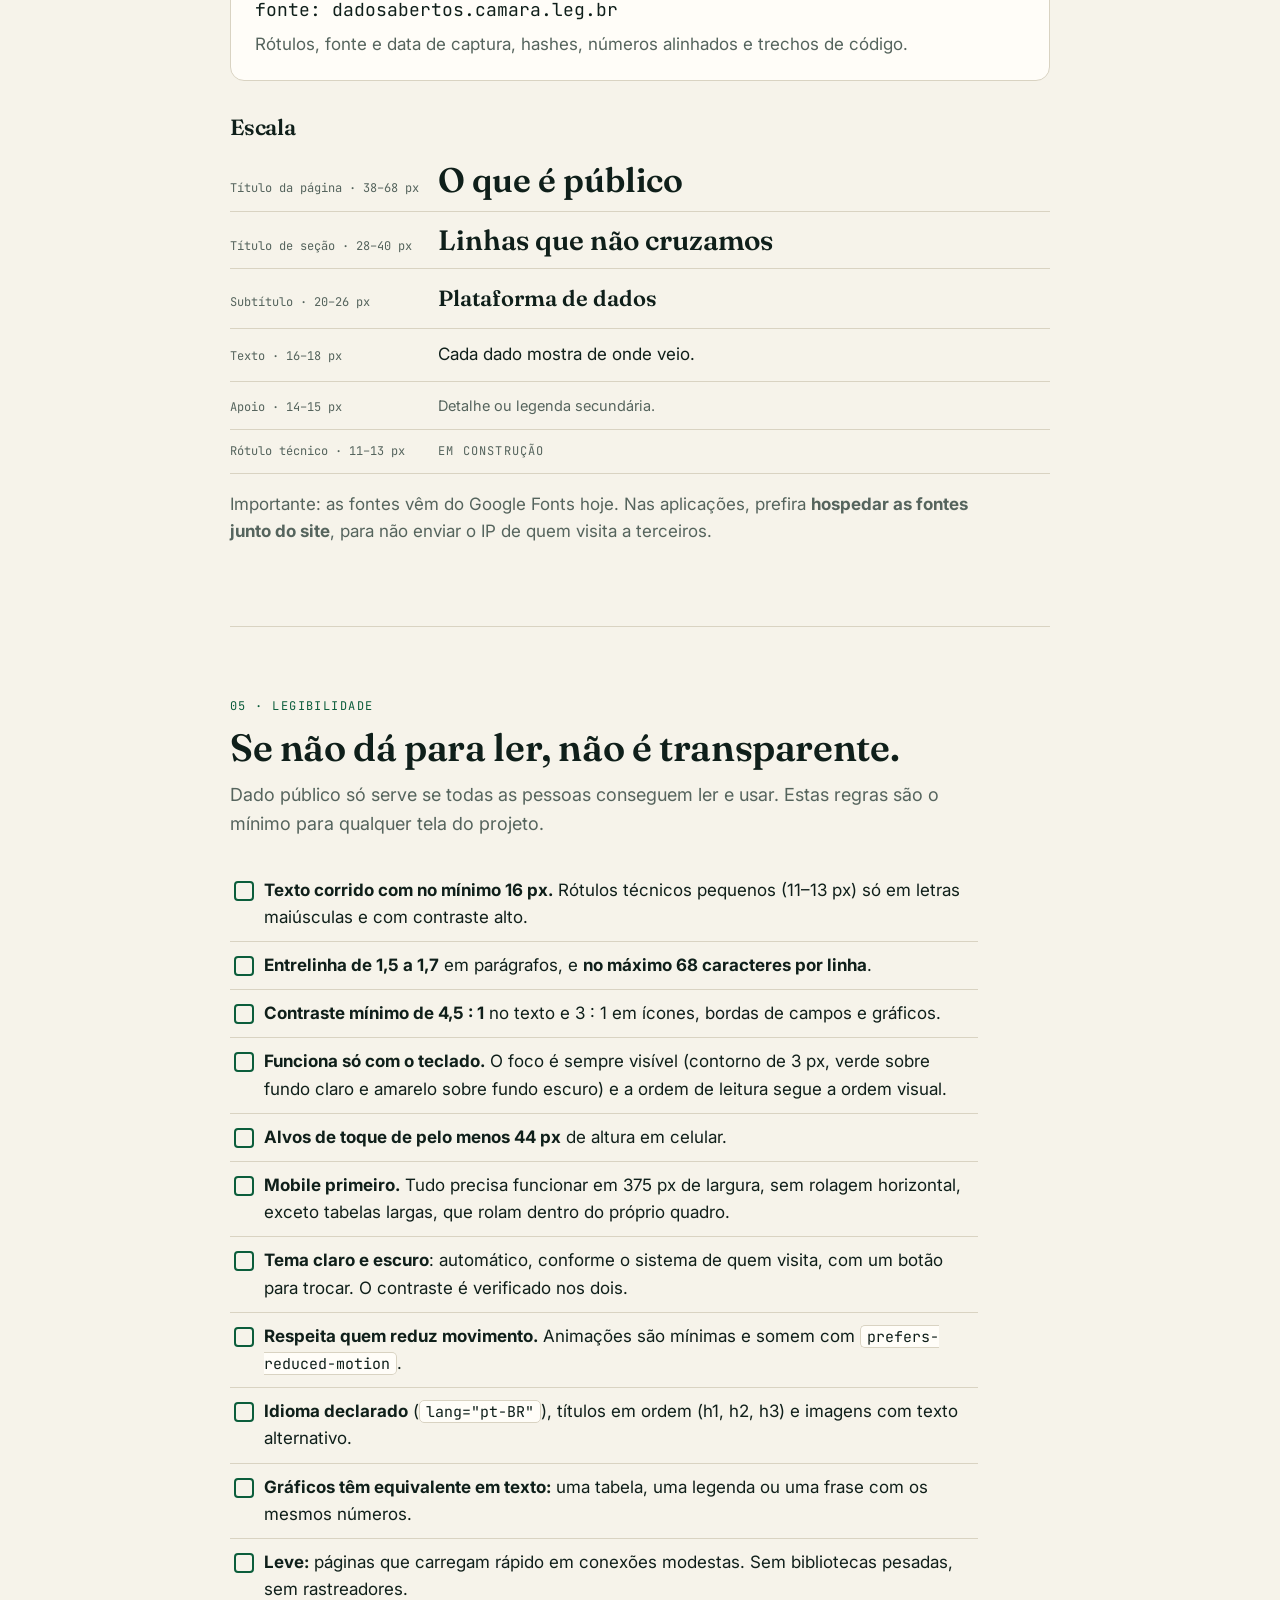
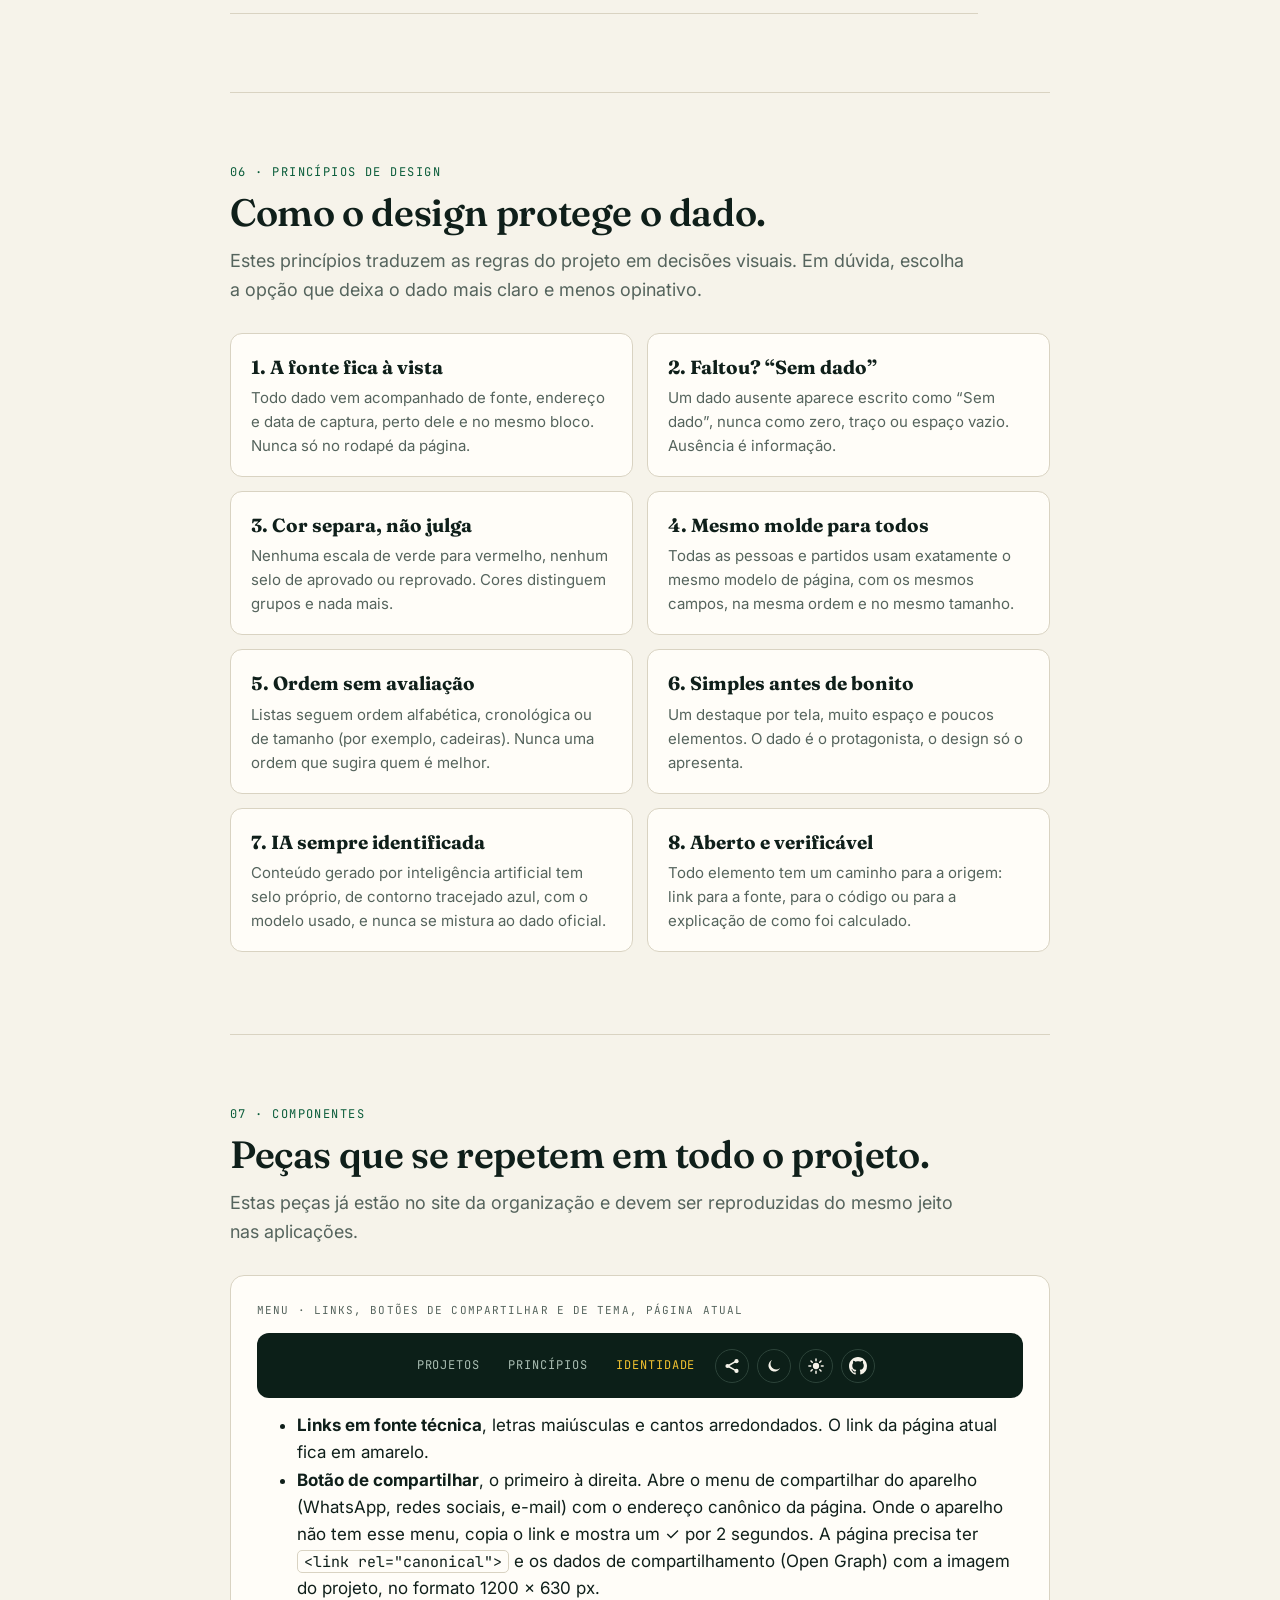
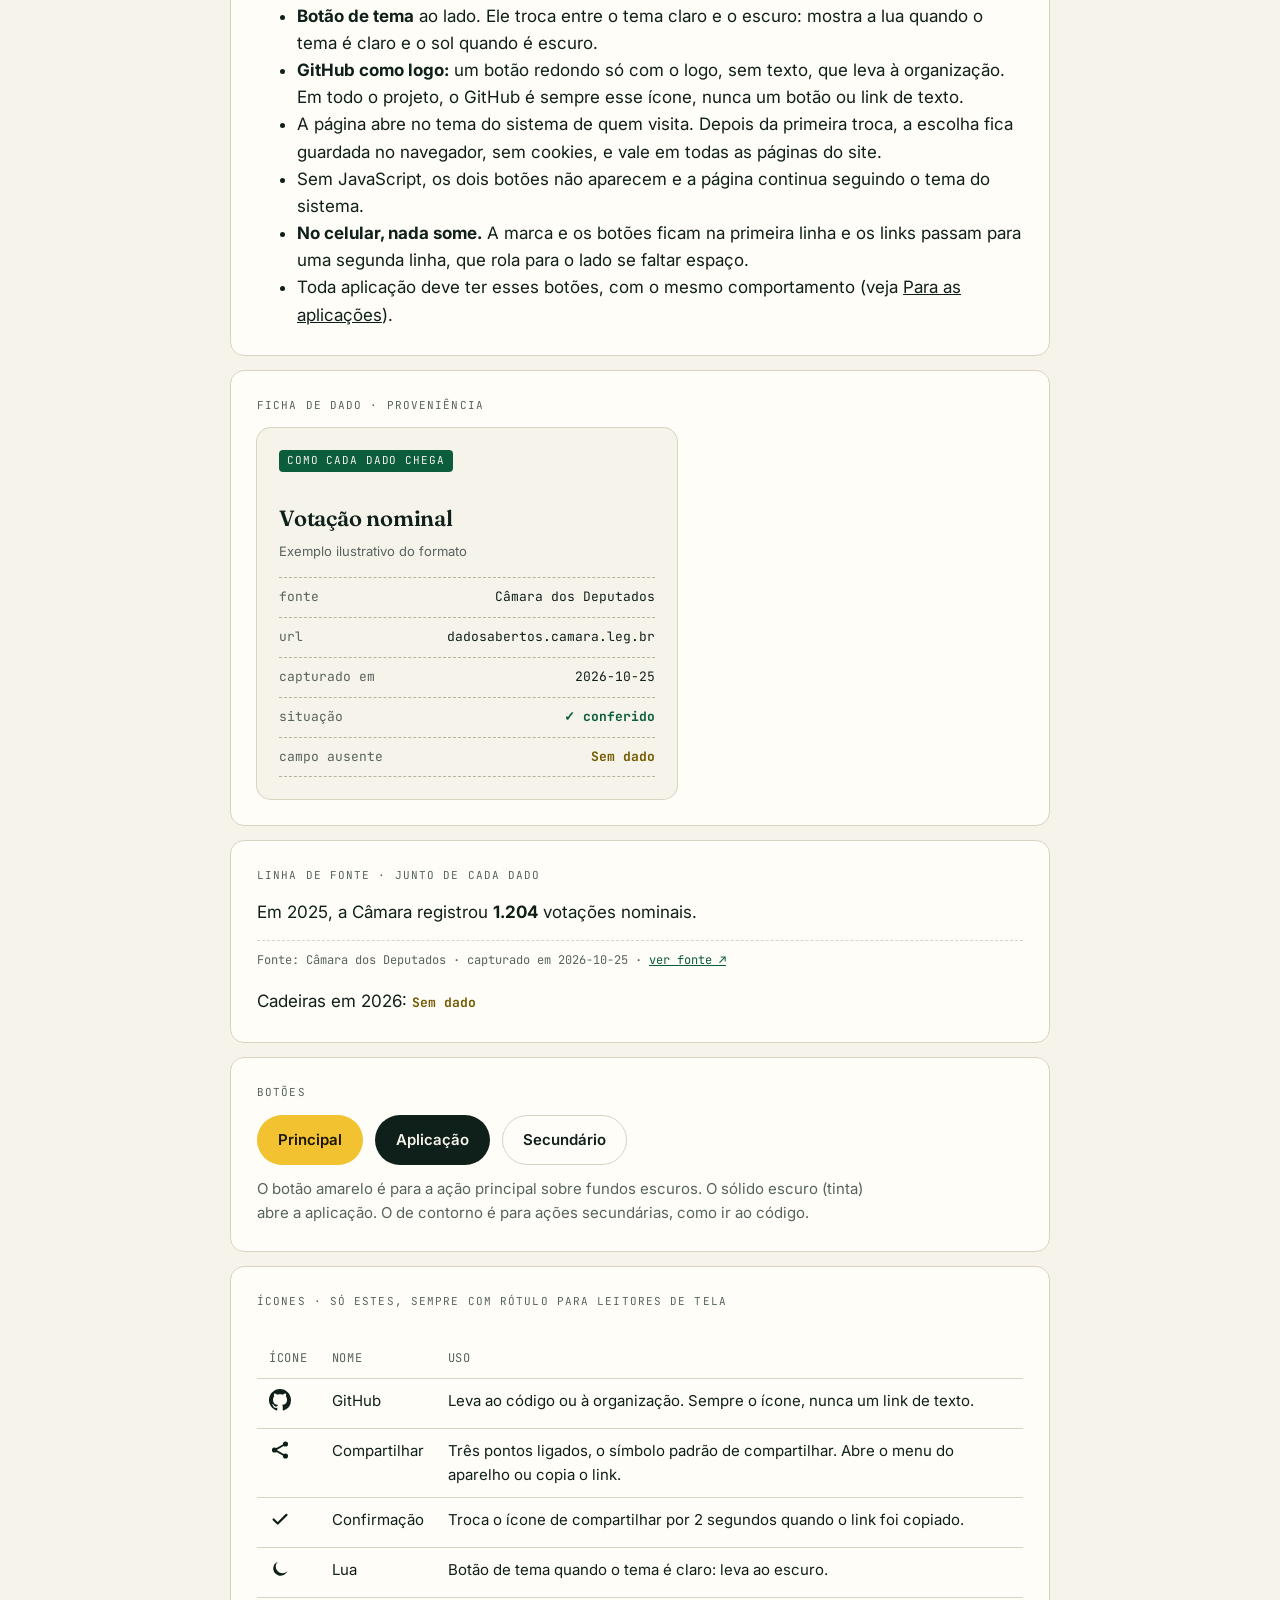
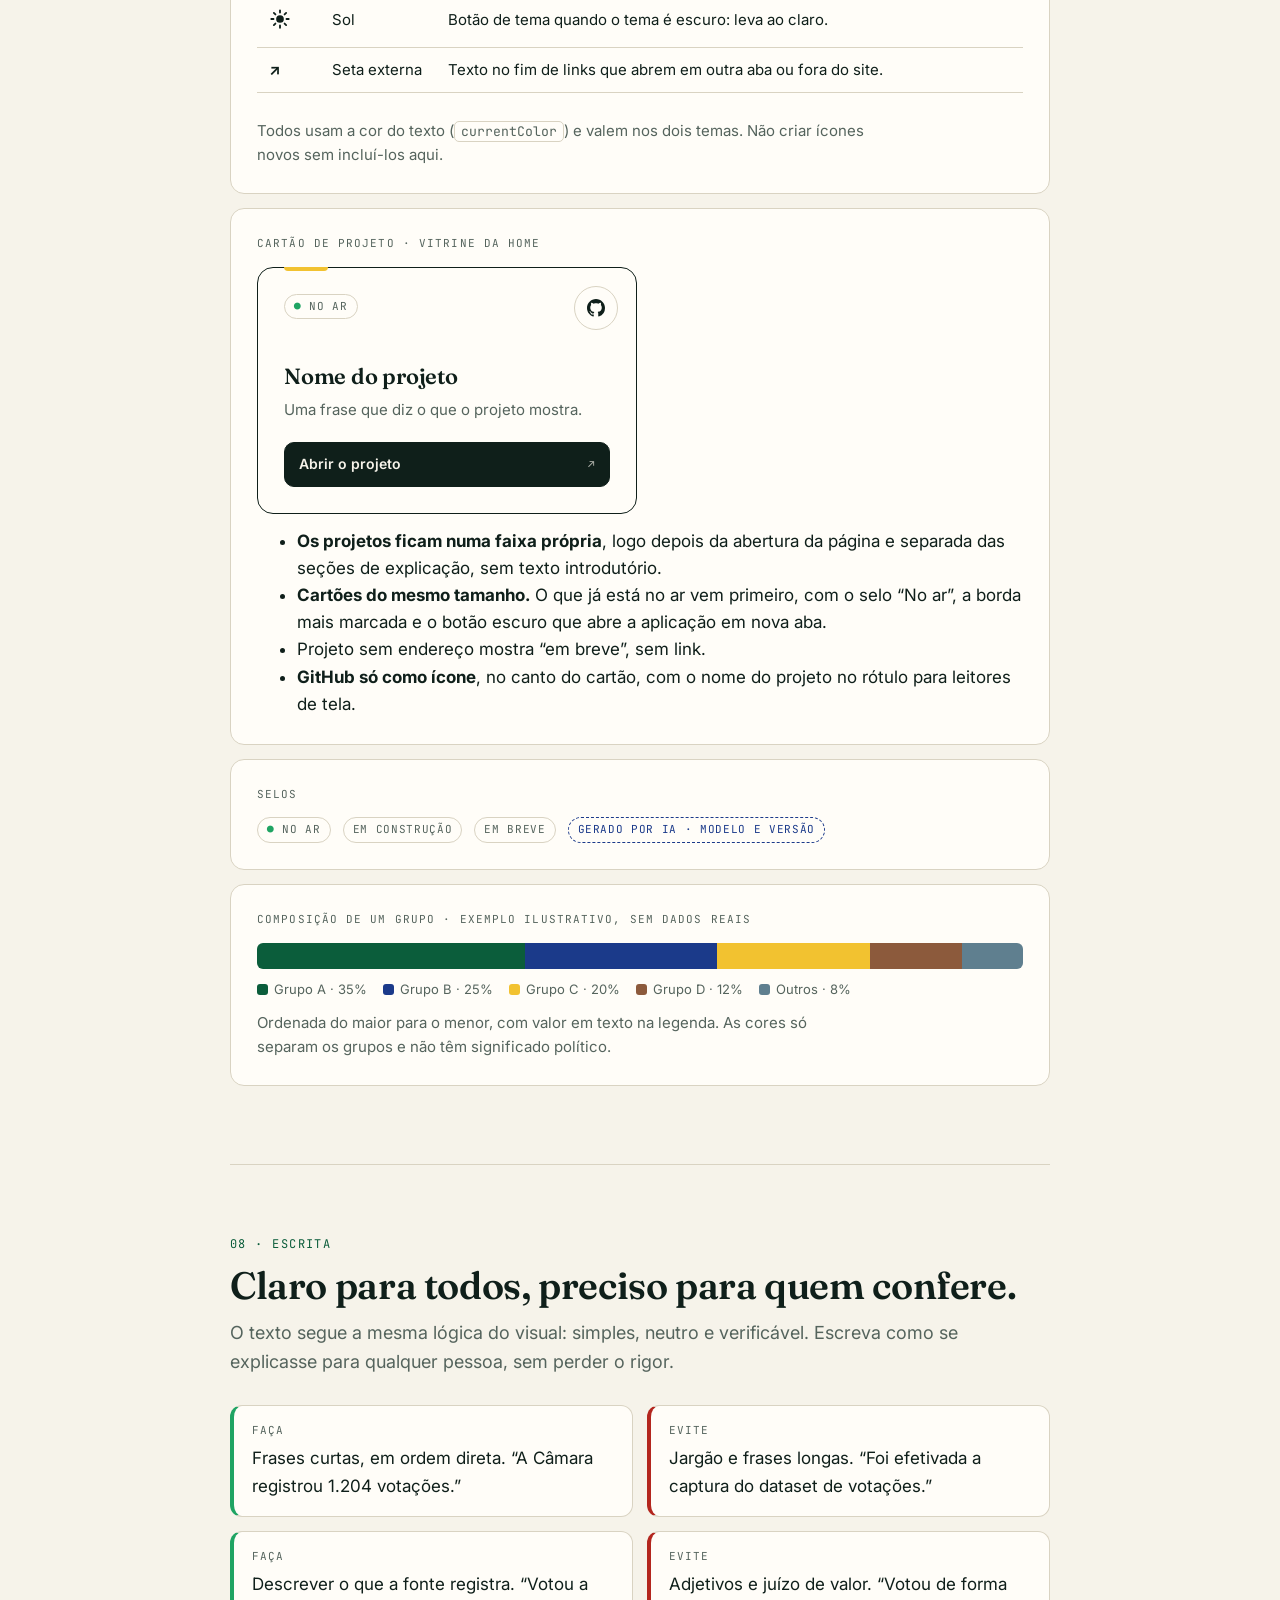
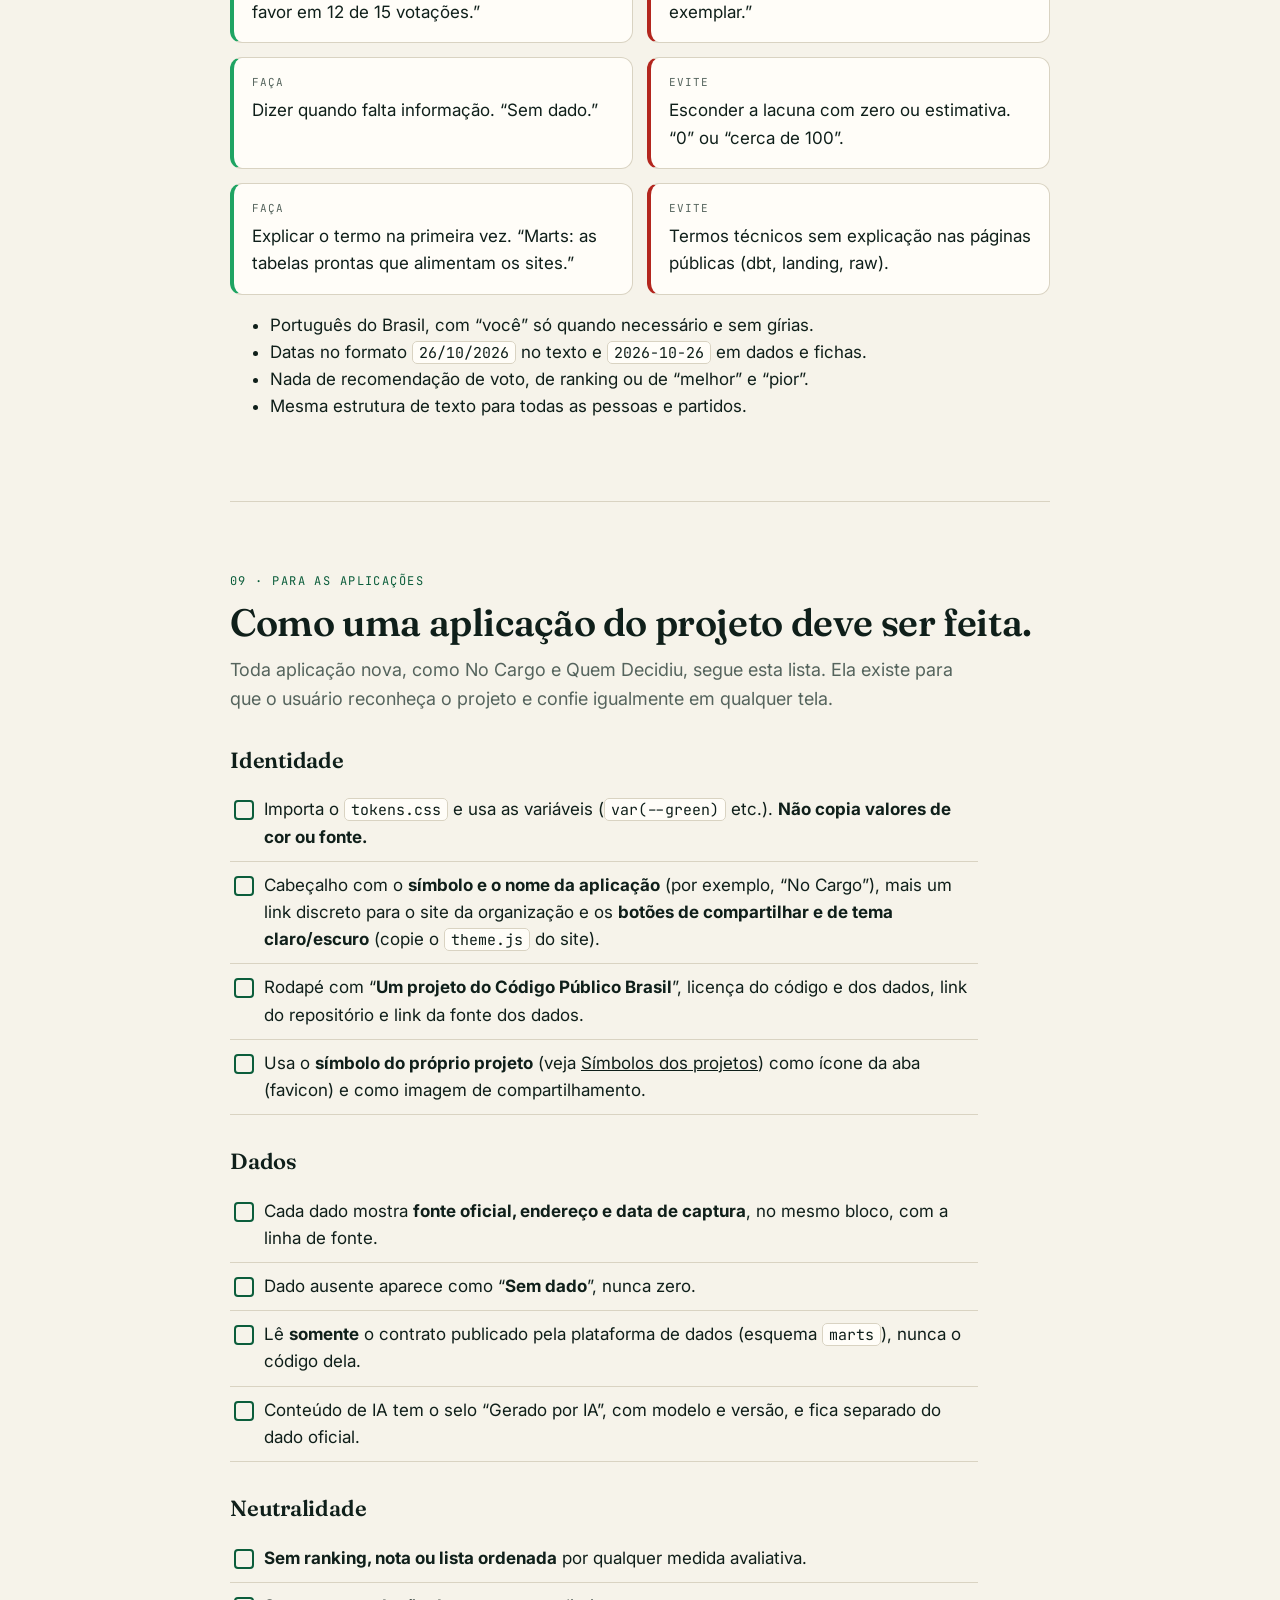
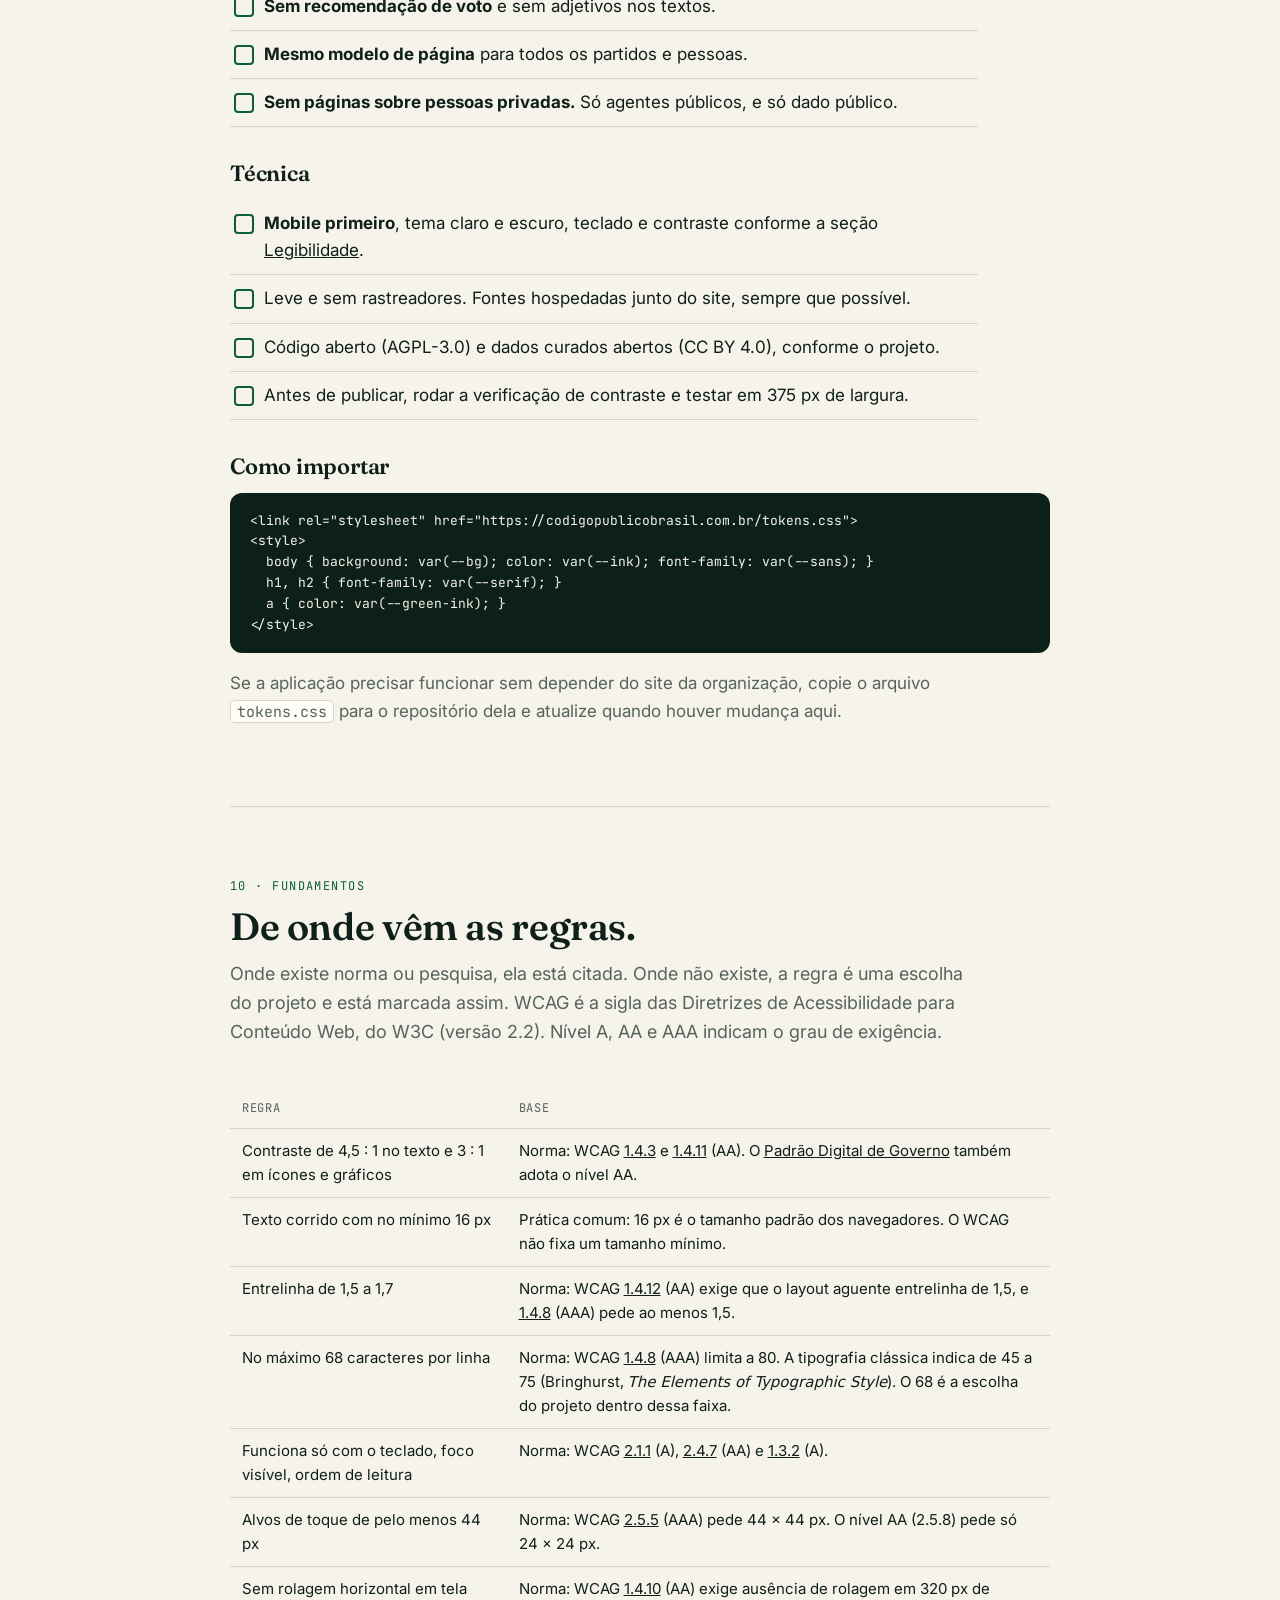
==== commit 6b7f25bf: "Usa o ícone padrão de compartilhar e documenta os ícones na identidade Co-Authored-By: Claude Sonnet" ====
--- a/identidade/index.html
+++ b/identidade/index.html
@@ -344,7 +344,7 @@
           <a href="#componentes" aria-current="page">Identidade</a>
         </nav>
         <div class="acoes">
-          <button type="button" class="tema compartilhar" aria-label="Exemplo: botão de compartilhar"><svg viewBox="0 0 24 24" aria-hidden="true"><g fill="none" stroke="currentColor" stroke-width="2" stroke-linecap="round" stroke-linejoin="round"><path d="M12 15V4M8 8l4-4 4 4M5 13v6h14v-6"/></g></svg></button>
+          <button type="button" class="tema compartilhar" aria-label="Exemplo: botão de compartilhar"><svg viewBox="0 0 24 24" aria-hidden="true"><g stroke="currentColor" stroke-width="2" stroke-linecap="round"><path d="M8 11l8-4.5M8 13l8 4.5"/></g><g fill="currentColor"><circle cx="18" cy="5.5" r="2.8"/><circle cx="6" cy="12" r="2.8"/><circle cx="18" cy="18.5" r="2.8"/></g></svg></button>
           <button type="button" class="tema" data-efetivo="light" aria-label="Exemplo: botão no tema claro, mostra a lua"><svg class="lua" viewBox="0 0 24 24" aria-hidden="true"><path d="M20 14.5A8 8 0 1 1 9.5 4a6.5 6.5 0 0 0 10.5 10.5z" fill="currentColor"/></svg></button>
           <button type="button" class="tema" data-efetivo="dark" aria-label="Exemplo: botão no tema escuro, mostra o sol"><svg class="sol" viewBox="0 0 24 24" aria-hidden="true"><circle cx="12" cy="12" r="4.2" fill="currentColor"/><g stroke="currentColor" stroke-width="2" stroke-linecap="round"><path d="M12 2.5v2.4M12 19.1v2.4M2.5 12h2.4M19.1 12h2.4M5.3 5.3l1.7 1.7M17 17l1.7 1.7M5.3 18.7L7 17M17 7l1.7-1.7"/></g></svg></button>
           <a class="gh" href="#componentes" aria-label="Exemplo: logo do GitHub"><svg viewBox="0 0 16 16" aria-hidden="true"><use href="#i-gh"/></svg></a>
@@ -393,6 +393,24 @@
         <a class="btn contorno" href="#componentes">Secundário</a>
       </div>
       <p class="muted" style="margin:12px 0 0;font-size:15px">O botão amarelo é para a ação principal sobre fundos escuros. O sólido escuro (tinta) abre a aplicação. O de contorno é para ações secundárias, como ir ao código.</p>
+    </div>
+
+    <div class="demo">
+      <span class="rotulo">Ícones · só estes, sempre com rótulo para leitores de tela</span>
+      <div class="tabela-rolavel">
+        <table>
+          <thead><tr><th>Ícone</th><th>Nome</th><th>Uso</th></tr></thead>
+          <tbody>
+            <tr><td><svg viewBox="0 0 16 16" width="22" height="22" aria-hidden="true"><use href="#i-gh"/></svg></td><td>GitHub</td><td>Leva ao código ou à organização. Sempre o ícone, nunca um link de texto.</td></tr>
+            <tr><td><svg viewBox="0 0 24 24" width="22" height="22" aria-hidden="true"><g stroke="currentColor" stroke-width="2" stroke-linecap="round"><path d="M8 11l8-4.5M8 13l8 4.5"/></g><g fill="currentColor"><circle cx="18" cy="5.5" r="2.8"/><circle cx="6" cy="12" r="2.8"/><circle cx="18" cy="18.5" r="2.8"/></g></svg></td><td>Compartilhar</td><td>Três pontos ligados, o símbolo padrão de compartilhar. Abre o menu do aparelho ou copia o link.</td></tr>
+            <tr><td><svg viewBox="0 0 24 24" width="22" height="22" aria-hidden="true"><path d="M5 12.5l4.5 4.5L19 7.5" fill="none" stroke="currentColor" stroke-width="2.4" stroke-linecap="round" stroke-linejoin="round"/></svg></td><td>Confirmação</td><td>Troca o ícone de compartilhar por 2 segundos quando o link foi copiado.</td></tr>
+            <tr><td><svg viewBox="0 0 24 24" width="22" height="22" aria-hidden="true"><path d="M20 14.5A8 8 0 1 1 9.5 4a6.5 6.5 0 0 0 10.5 10.5z" fill="currentColor"/></svg></td><td>Lua</td><td>Botão de tema quando o tema é claro: leva ao escuro.</td></tr>
+            <tr><td><svg viewBox="0 0 24 24" width="22" height="22" aria-hidden="true"><circle cx="12" cy="12" r="4.2" fill="currentColor"/><g stroke="currentColor" stroke-width="2" stroke-linecap="round"><path d="M12 2.5v2.4M12 19.1v2.4M2.5 12h2.4M19.1 12h2.4M5.3 5.3l1.7 1.7M17 17l1.7 1.7M5.3 18.7L7 17M17 7l1.7-1.7"/></g></svg></td><td>Sol</td><td>Botão de tema quando o tema é escuro: leva ao claro.</td></tr>
+            <tr><td><b>↗</b></td><td>Seta externa</td><td>Texto no fim de links que abrem em outra aba ou fora do site.</td></tr>
+          </tbody>
+        </table>
+      </div>
+      <p class="muted" style="margin:12px 0 0;font-size:15px">Todos usam a cor do texto (<code>currentColor</code>) e valem nos dois temas. Não criar ícones novos sem incluí-los aqui.</p>
     </div>
 
     <div class="demo">
